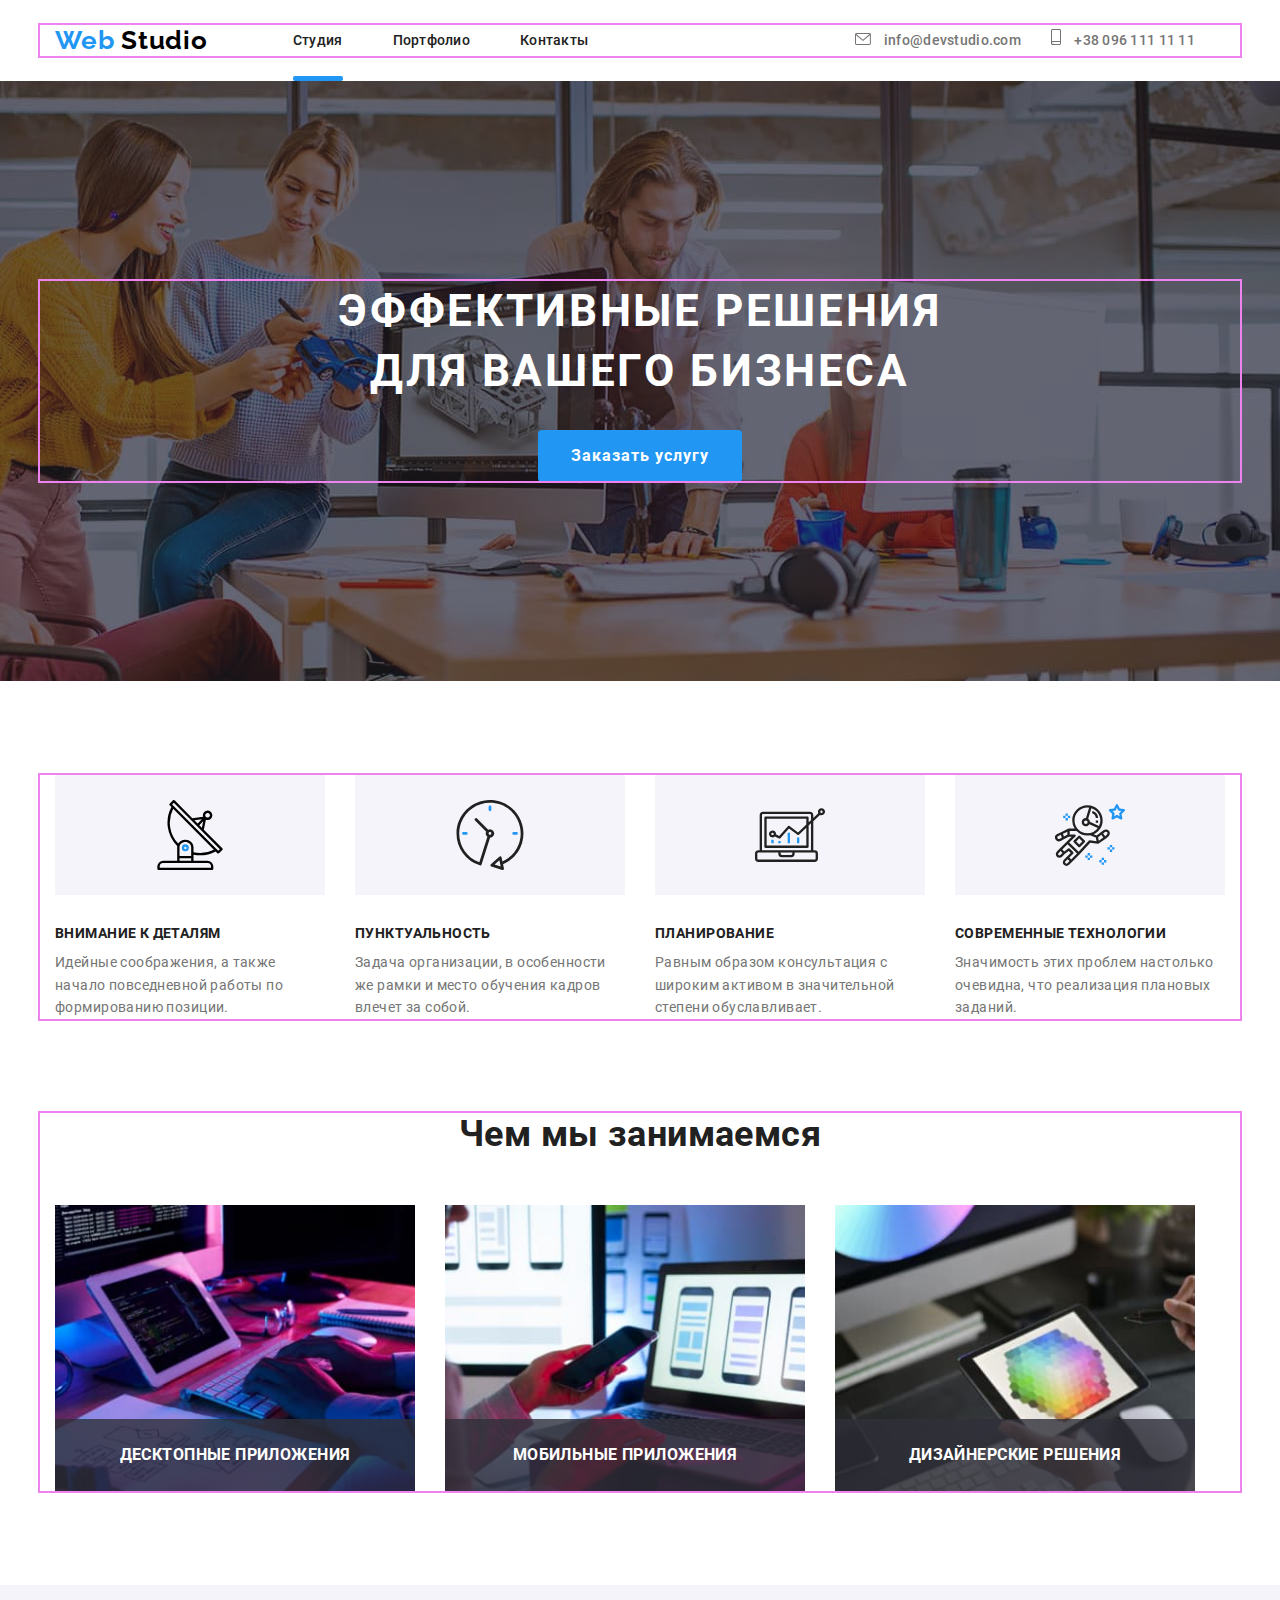
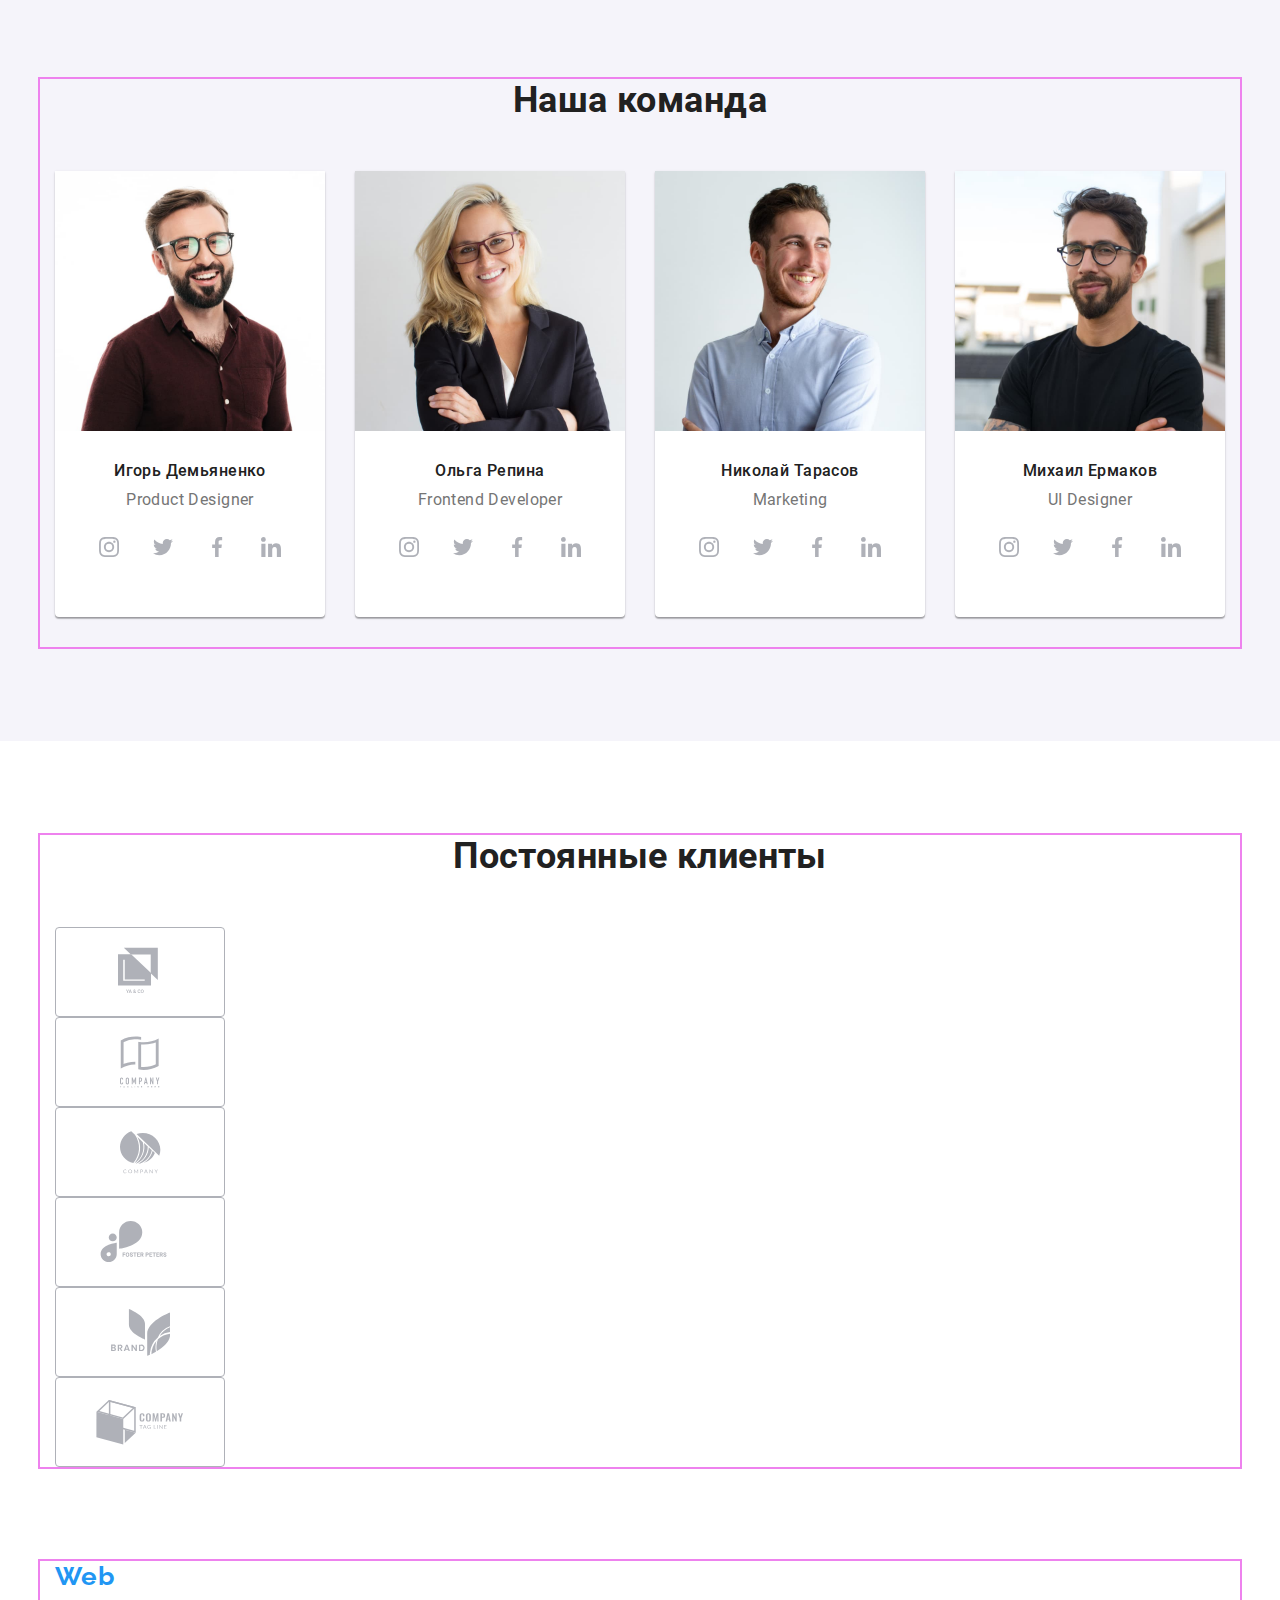
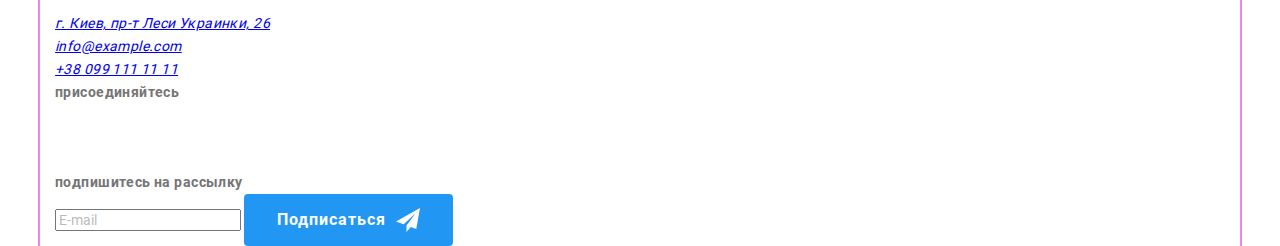
==== index.html @ 8d9628ad "ДЗ-8" ====
<!DOCTYPE html>
<html lang="ru">
  <head>
    <meta charset="UTF-8" />
    <meta name="viewport" content="width=device-width, initial-scale=1.0" />
    <title>Web Studio</title>
    <!-- <link
      href="https://fonts.googleapis.com/css2?family=Raleway:wght@700&family=Roboto:wght@400;500;700&display=swap"
      rel="stylesheet"
    />
    <link rel="stylesheet" href="./css/modern-normalize.css" /> -->
    <link rel="stylesheet" href="./css/main.min.css" />
  </head>
  <body>
    <header class="page-header">
      <div class="container logo-mobile-enable">
        <a href="index.html" class="logo"
            >Web <span class="logo-span-black">Studio</span></a
          >
      </div>
      <div class="container flexbox header-hide">
        <nav class="navigation">
          <a href="index.html" class="logo"
            >Web <span class="logo-span-black">Studio</span></a
          >
          <ul class="unmark menu-list">
            <li class="menu-item">
              <a href="./index.html" class="menu-link menu-link-active"
                >Студия</a
              >
            </li>
            <li class="menu-item">
              <a href="./portfolio.html" class="menu-link">Портфолио</a>
            </li>
            <li class="menu-item"><a href="" class="menu-link">Контакты</a></li>
          </ul>
        </nav>
        <ul class="unmark menu-list">
          <li>
            <a
              href="mailto:info@devstudio.com"
              class="contacts-link mail-link-header"
            >
              <svg class="icon-header" width="16" height="12">
                <use href="./images/sprite.svg#icon-envelope-hover"></use>
              </svg>

              info@devstudio.com</a
            >
          </li>
          <li>
            <a href="tel:+380961111111" class="contacts-link mail-link-header">
              <svg class="icon-header" width="10" height="16">
                <use href="./images/sprite.svg#icon-smartphone-hover"></use>
              </svg>

              +38 096 111 11 11
            </a>
          </li>
        </ul>
      </div>
    </header>
    <main>
      <!-- Hero -->
      <section class="hero">
        <div class="container">
          <h1 class="page-title">
            Эффективные решения<br />для вашего бизнеса
          </h1>
          <button class="button-main" data-modal-open>Заказать услугу</button>
        </div>
      </section>
      <!-- Futures -->
      <section class="futures section-futures">
        <h2 hidden>Особенности</h2>
        <div class="container futures-list">
          <!-- <h2 hidden>Особенности</h2> -->
          <ul class="unmark futures-item">
            <li class="futures-list-item">
              <div class="futures-icon">
                <svg width="70" height="70">
                  <use href="./images/sprite.svg#icon-antenna-1"></use>
                </svg>
              </div>
              <h3 class="h3-title-features">Внимание к деталям</h3>
              <p class="p-title-features">
                Идейные соображения, а также начало повседневной работы по
                формированию позиции.
              </p>
            </li>
          </ul>
          <ul class="unmark futures-item">
            <li class="futures-list-item">
              <div class="futures-icon">
                <svg width="70" height="70">
                  <use href="./images/sprite.svg#icon-clock-1"></use>
                </svg>
              </div>
              <h3 class="h3-title-features">Пунктуальность</h3>
              <p class="p-title-features">
                Задача организации, в особенности же рамки и место обучения
                кадров влечет за собой.
              </p>
            </li>
          </ul>
          <ul class="unmark futures-item">
            <li class="futures-list-item">
              <div class="futures-icon">
                <svg width="70" height="70">
                  <use href="./images/sprite.svg#icon-diagram-1"></use>
                </svg>
              </div>
              <h3 class="h3-title-features">Планирование</h3>
              <p class="p-title-features">
                Равным образом консультация с широким активом в значительной
                степени обуславливает.
              </p>
            </li>
          </ul>
          <ul class="unmark futures-item">
            <li class="futures-list-item">
              <div class="futures-icon">
                <svg width="70" height="70">
                  <use href="./images/sprite.svg#icon-astronaut-1"></use>
                </svg>
              </div>
              <h3 class="h3-title-features">Современные технологии</h3>
              <p class="p-title-features">
                Значимость этих проблем настолько очевидна, что реализация
                плановых заданий.
              </p>
            </li>
          </ul>
        </div>
      </section>
      <!-- About us  -->
      <section class="section about-us">
        <div class="container">
          <h2 class="h2-title">Чем мы занимаемся</h2>
          <ul class="unmark about-us-list">
            <li class="about-us-item">
              <img
                src="./images/img_box_01.jpg"
                width="370"
                height="294"
                alt="Десктопные приложения"
              />
              <h3 class="h3-title-working">Десктопные приложения</h3>
            </li>
            <li class="about-us-item">
              <img
                src="./images/img_box_02.jpg"
                width="370"
                height="294"
                alt="Мобильные приложения"
              />
              <h3 class="h3-title-working">Мобильные приложения</h3>
            </li>
            <li class="about-us-item">
              <img
                src="./images/img_box_03.jpg"
                width="370"
                height="294"
                alt="Дизайнерские решения"
              />
              <h3 class="h3-title-working">Дизайнерские решения</h3>
            </li>
          </ul>
        </div>
      </section>
      <!-- TEAM -->
      <section class="team-box section">
        <div class="container">
          <h2 class="h2-title">Наша команда</h2>
          <ul class="unmark team-list">
            <li class="team-item">
              <img
                src="./images/team_card_1.jpg"
                width="270"
                height="260"
                alt="Игорь Демьяненко"
              />
              <h3 class="h3-title-team">Игорь Демьяненко</h3>
              <p class="p-title-team">Product Designer</p>
              <ul class="unmark social-icons-list">
                <li class="social-icons-item">
                  <a
                    href="https://www.instagram.com/"
                    class="social-icons-link"
                    target="_blank"
                    rel="noopener noreferrer"
                    aria-label="Intagram"
                  >
                    <svg class="social-icon" width="20" height="20">
                      <use href="./images/sprite.svg#icon-team-instagram"></use>
                    </svg>
                  </a>
                </li>
                <li class="social-icons-item">
                  <a
                    href="https://www.twitter.com/"
                    class="social-icons-link"
                    target="_blank"
                    rel="noopener noreferrer"
                    aria-label="Twitter"
                  >
                    <svg class="social-icon" width="20" height="20">
                      <use href="./images/sprite.svg#icon-team-twitter"></use>
                    </svg>
                  </a>
                </li>
                <li class="social-icons-item">
                  <a
                    href="https://www.facebook.com/"
                    class="social-icons-link"
                    target="_blank"
                    rel="noopener noreferrer"
                    aria-label="Facebook"
                  >
                    <svg class="social-icon" width="20" height="20">
                      <use href="./images/sprite.svg#icon-team-facebook"></use>
                    </svg>
                  </a>
                </li>
                <li class="social-icons-item">
                  <a
                    href="https://www.linkedin.com/"
                    class="social-icons-link"
                    target="_blank"
                    rel="noopener noreferrer"
                    aria-label="Linkedin"
                  >
                    <svg class="social-icon" width="20" height="20">
                      <use href="./images/sprite.svg#icon-team-linkedin"></use>
                    </svg>
                  </a>
                </li>
              </ul>
            </li>
            <li class="team-item">
              <img
                src="./images/team_card_2.jpg"
                width="270"
                height="260"
                alt="Ольга Репина"
              />
              <h3 class="h3-title-team">Ольга Репина</h3>
              <p class="p-title-team">Frontend Developer</p>
              <ul class="unmark social-icons-list">
                <li class="social-icons-item">
                  <a
                    href="https://www.instagram.com/"
                    class="social-icons-link"
                    target="_blank"
                    rel="noopener noreferrer"
                    aria-label="Intagram"
                  >
                    <svg class="social-icon" width="20" height="20">
                      <use href="./images/sprite.svg#icon-team-instagram"></use>
                    </svg>
                  </a>
                </li>
                <li class="social-icons-item">
                  <a
                    href="https://www.twitter.com/"
                    class="social-icons-link"
                    target="_blank"
                    rel="noopener noreferrer"
                    aria-label="Twitter"
                  >
                    <svg class="social-icon" width="20" height="20">
                      <use href="./images/sprite.svg#icon-team-twitter"></use>
                    </svg>
                  </a>
                </li>
                <li class="social-icons-item">
                  <a
                    href="https://www.facebook.com/"
                    class="social-icons-link"
                    target="_blank"
                    rel="noopener noreferrer"
                    aria-label="Facebook"
                  >
                    <svg class="social-icon" width="20" height="20">
                      <use href="./images/sprite.svg#icon-team-facebook"></use>
                    </svg>
                  </a>
                </li>
                <li class="social-icons-item">
                  <a
                    href="https://www.linkedin.com/"
                    class="social-icons-link"
                    target="_blank"
                    rel="noopener noreferrer"
                    aria-label="Linkedin"
                  >
                    <svg class="social-icon" width="20" height="20">
                      <use href="./images/sprite.svg#icon-team-linkedin"></use>
                    </svg>
                  </a>
                </li>
              </ul>
            </li>
            <li class="team-item">
              <img
                src="./images/team_card_3.jpg"
                width="270"
                height="260"
                alt="Николай Тарасов"
              />
              <h3 class="h3-title-team">Николай Тарасов</h3>
              <p class="p-title-team">Marketing</p>
              <ul class="unmark social-icons-list">
                <li class="social-icons-item">
                  <a
                    href="https://www.instagram.com/"
                    class="social-icons-link"
                    target="_blank"
                    rel="noopener noreferrer"
                    aria-label="Intagram"
                  >
                    <svg class="social-icon" width="20" height="20">
                      <use href="./images/sprite.svg#icon-team-instagram"></use>
                    </svg>
                  </a>
                </li>
                <li class="social-icons-item">
                  <a
                    href="https://www.twitter.com/"
                    class="social-icons-link"
                    target="_blank"
                    rel="noopener noreferrer"
                    aria-label="Twitter"
                  >
                    <svg class="social-icon" width="20" height="20">
                      <use href="./images/sprite.svg#icon-team-twitter"></use>
                    </svg>
                  </a>
                </li>
                <li class="social-icons-item">
                  <a
                    href="https://www.facebook.com/"
                    class="social-icons-link"
                    target="_blank"
                    rel="noopener noreferrer"
                    aria-label="Facebook"
                  >
                    <svg class="social-icon" width="20" height="20">
                      <use href="./images/sprite.svg#icon-team-facebook"></use>
                    </svg>
                  </a>
                </li>
                <li class="social-icons-item">
                  <a
                    href="https://www.linkedin.com/"
                    class="social-icons-link"
                    target="_blank"
                    rel="noopener noreferrer"
                    aria-label="Linkedin"
                  >
                    <svg class="social-icon" width="20" height="20">
                      <use href="./images/sprite.svg#icon-team-linkedin"></use>
                    </svg>
                  </a>
                </li>
              </ul>
            </li>
            <li class="team-item">
              <img
                src="./images/team_card_4.jpg"
                width="270"
                height="260"
                alt="Михаил Ермаков"
              />
              <h3 class="h3-title-team">Михаил Ермаков</h3>
              <p class="p-title-team">UI Designer</p>
              <ul class="unmark social-icons-list">
                <li class="social-icons-item">
                  <a
                    href="https://www.instagram.com/"
                    class="social-icons-link"
                    target="_blank"
                    rel="noopener noreferrer"
                    aria-label="Intagram"
                  >
                    <svg class="social-icon" width="20" height="20">
                      <use href="./images/sprite.svg#icon-team-instagram"></use>
                    </svg>
                  </a>
                </li>
                <li class="social-icons-item">
                  <a
                    href="https://www.twitter.com/"
                    class="social-icons-link"
                    target="_blank"
                    rel="noopener noreferrer"
                    aria-label="Twitter"
                  >
                    <svg class="social-icon" width="20" height="20">
                      <use href="./images/sprite.svg#icon-team-twitter"></use>
                    </svg>
                  </a>
                </li>
                <li class="social-icons-item">
                  <a
                    href="https://www.facebook.com/"
                    class="social-icons-link"
                    target="_blank"
                    rel="noopener noreferrer"
                    aria-label="Facebook"
                  >
                    <svg class="social-icon" width="20" height="20">
                      <use href="./images/sprite.svg#icon-team-facebook"></use>
                    </svg>
                  </a>
                </li>
                <li class="social-icons-item">
                  <a
                    href="https://www.linkedin.com/"
                    class="social-icons-link"
                    target="_blank"
                    rel="noopener noreferrer"
                    aria-label="Linkedin"
                  >
                    <svg class="social-icon" width="20" height="20">
                      <use href="./images/sprite.svg#icon-team-linkedin"></use>
                    </svg>
                  </a>
                </li>
              </ul>
            </li>
          </ul>
        </div>
      </section>
      <!-- CLIENTS -->
      <section class="clients-box section">
        <div class="container">
          <h2 class="h2-title">Постоянные клиенты</h2>
          <ul class="unmark clients-list">
            <li class="clients-item">
              <a
                class="clients-link"
                href="#"
                target="_blank"
                rel="noopener noreferrer"
                aria-label="client-1"
              >
                <svg class="clients-icon" width="44" height="50">
                  <use href="./images/sprite.svg#icon-logo-1"></use>
                </svg>
              </a>
            </li>
            <li class="clients-item">
              <a
                class="clients-link"
                href="#"
                target="_blank"
                rel="noopener noreferrer"
                aria-label="client-1"
              >
                <svg class="clients-icon" width="40" height="52">
                  <use href="./images/sprite.svg#icon-logo-2"></use>
                </svg>
              </a>
            </li>
            <li class="clients-item">
              <a
                class="clients-link"
                href="#"
                target="_blank"
                rel="noopener noreferrer"
                aria-label="client-1"
              >
                <svg class="clients-icon" width="41" height="43">
                  <use href="./images/sprite.svg#icon-logo-3"></use>
                </svg>
              </a>
            </li>
            <li class="clients-item">
              <a
                class="clients-link"
                href="#"
                target="_blank"
                rel="noopener noreferrer"
                aria-label="client-1"
              >
                <svg class="clients-icon" width="80" height="42">
                  <use href="./images/sprite.svg#icon-logo-4"></use>
                </svg>
              </a>
            </li>
            <li class="clients-item">
              <a
                class="clients-link"
                href="#"
                target="_blank"
                rel="noopener noreferrer"
                aria-label="client-1"
              >
                <svg class="clients-icon" width="59" height="47">
                  <use href="./images/sprite.svg#icon-logo-5"></use>
                </svg>
              </a>
            </li>
            <li class="clients-item">
              <a
                class="clients-link"
                href="#"
                target="_blank"
                rel="noopener noreferrer"
                aria-label="client-1"
              >
                <svg class="clients-icon" width="88" height="45">
                  <use href="./images/sprite.svg#icon-logo-6"></use>
                </svg>
              </a>
            </li>
          </ul>
        </div>
      </section>
    </main>
    <!-- FOOTER -->
    <footer class="footer-bg">
      <div class="container footer-box">
        <!-- Секція футера 1 -->
        <div class="footer-item">
          <a href="index.html" class="logo logo-footer-position"
            >Web <span class="logo-span-white">Studio</span></a
          >
          <address class="address-list">
            <ul class="unmark">
              <li class="address-item">
                <a href="#" class="address-link-footer"
                  >г. Киев, пр-т Леси Украинки, 26</a
                >
              </li>
              <li class="address-item">
                <a href="mailto:info@example.com" class="contacts-link-footer"
                  >info@example.com</a
                >
              </li>
              <li class="address-item">
                <a href="tel:+380991111111" class="contacts-link-footer">
                  +38 099 111 11 11
                </a>
              </li>
            </ul>
          </address>
        </div>
        <!-- Секція футера 2 -->
        <div class="footer-item">
          <b class="b-footer">присоединяйтесь</b>
          <ul class="unmark social-icons-list-footer">
            <li class="social-icons-item-footer">
              <a
                href="https://www.instagram.com/"
                class="social-icons-link-footer"
                target="_blank"
                rel="noopener noreferrer"
                aria-label="Intagram"
              >
                <svg class="social-icon-footer" width="20" height="20">
                  <use href="./images/sprite.svg#icon-team-instagram"></use>
                </svg>
              </a>
            </li>
            <li class="social-icons-item-footer">
              <a
                href="https://www.twitter.com/"
                class="social-icons-link-footer"
                target="_blank"
                rel="noopener noreferrer"
                aria-label="Twitter"
              >
                <svg class="social-icon-footer" width="20" height="20">
                  <use href="./images/sprite.svg#icon-team-twitter"></use>
                </svg>
              </a>
            </li>
            <li class="social-icons-item-footer">
              <a
                href="https://www.facebook.com/"
                class="social-icons-link-footer"
                target="_blank"
                rel="noopener noreferrer"
                aria-label="Facebook"
              >
                <svg class="social-icon-footer" width="20" height="20">
                  <use href="./images/sprite.svg#icon-team-facebook"></use>
                </svg>
              </a>
            </li>
            <li class="social-icons-item-footer">
              <a
                href="https://www.linkedin.com/"
                class="social-icons-link-footer"
                target="_blank"
                rel="noopener noreferrer"
                aria-label="Linkedin"
              >
                <svg class="social-icon-footer" width="20" height="20">
                  <use href="./images/sprite.svg#icon-team-linkedin"></use>
                </svg>
              </a>
            </li>
          </ul>
        </div>
        <!-- Секція футера 3 -->
        <div class="footer-subscribe">
          <b class="b-footer">подпишитесь на рассылку</b>
          <form class="footer-subscribe-form" action="#">
            <input
              class="footer-subscribe-input"
              type="email"
              name="email-subscribe"
              placeholder="E-mail"
            />
            <button class="footer-subscribe-button">Подписаться</button>
          </form>
        </div>
      </div>
    </footer>
    <!-- Модальне вікно  -->
    <div class="backdrop is-hidden" data-modal>
      <div class="modal">
        <button class="close" data-modal-close>
          <svg class="close-icon" width="18" height="18">
            <use href="./images/sprite-2.svg#icon-close"></use>
          </svg>
        </button>
        <b class="modal-text">Оставьте свои данные, мы вам перезвоним</b>
        <form class="form" action="#" method="POST">
          <label class="form-label"
            >Имя
            <div class="form-box">
              <input class="form-input" type="text" name="user-name" />
              <svg class="form-icon" width="18" height="18">
                <use href="./images/sprite-2.svg#icon-person"></use>
              </svg>
            </div>
          </label>
          <label class="form-label"
            >Телефон
            <div class="form-box">
              <input class="form-input" type="tel" name="user-phone" />
              <svg class="form-icon" width="18" height="18">
                <use href="./images/sprite-2.svg#icon-phone"></use>
              </svg>
            </div>
          </label>
          <label class="form-label"
            >Почта
            <div class="form-box">
              <input class="form-input" type="email" name="user-email" />
              <svg class="form-icon" width="18" height="18">
                <use href="./images/sprite-2.svg#icon-email"></use>
              </svg>
            </div>
          </label>
          <label class="form-label"
            >Комментарий
            <textarea
              class="comment"
              name="comment"
              placeholder="Введите текст"
            ></textarea>
          </label>

          <!-- Прийняття умов -->

          <label class="policy-label">
            <input type="checkbox" name="policy" class="checkbox-policy" />
            <span class="check-icon"></span>
            <span class="policy"
              >Соглашаюсь с рассылкой и принимаю
              <a href="#">Условия договора</a></span
            >
          </label>

          <div class="center-button">
            <button class="button-form" type="submit">Отправить</button>
          </div>
        </form>
      </div>
    </div>
    <script src="./js/modal.js"></script>
  </body>
</html>
---- css/main.min.css ----
/*! modern-normalize v0.7.0 | MIT License | https://github.com/sindresorhus/modern-normalize */*,*::before,*::after{-webkit-box-sizing:border-box;box-sizing:border-box}:root{-moz-tab-size:4;-o-tab-size:4;tab-size:4}html{line-height:1.15;-webkit-text-size-adjust:100%}body{margin:0}body{font-family:system-ui,-apple-system,"Segoe UI",Roboto,Helvetica,Arial,sans-serif,"Apple Color Emoji","Segoe UI Emoji"}hr{height:0}abbr[title]{-webkit-text-decoration:underline dotted;text-decoration:underline dotted}b,strong{font-weight:bolder}code,kbd,samp,pre{font-family:ui-monospace, SFMono-Regular, Consolas, 'Liberation Mono', Menlo, monospace;font-size:1em}small{font-size:80%}sub,sup{font-size:75%;line-height:0;position:relative;vertical-align:baseline}sub{bottom:-0.25em}sup{top:-0.5em}button,input,optgroup,select,textarea{font-family:inherit;font-size:100%;line-height:1.15;margin:0}button,select{text-transform:none}button,[type='button'],[type='reset'],[type='submit']{-webkit-appearance:button}button::-moz-focus-inner,[type='button']::-moz-focus-inner,[type='reset']::-moz-focus-inner,[type='submit']::-moz-focus-inner{border-style:none;padding:0}button:-moz-focusring,[type='button']:-moz-focusring,[type='reset']:-moz-focusring,[type='submit']:-moz-focusring{outline:1px dotted ButtonText}legend{padding:0}progress{vertical-align:baseline}[type='number']::-webkit-inner-spin-button,[type='number']::-webkit-outer-spin-button{height:auto}[type='search']{-webkit-appearance:textfield;outline-offset:-2px}[type='search']::-webkit-search-decoration{-webkit-appearance:none}::-webkit-file-upload-button{-webkit-appearance:button;font:inherit}summary{display:list-item}@font-face{font-family:'Roboto';font-style:normal;font-weight:400;src:local("Roboto"),local("Roboto-Regular"),url("../fonts/roboto-v20-latin_cyrillic-regular.woff2") format("woff2"),url("../fonts/roboto-v20-latin_cyrillic-regular.woff") format("woff")}@font-face{font-family:'Roboto';font-style:normal;font-weight:500;src:local("Roboto Medium"),local("Roboto-Medium"),url("../fonts/roboto-v20-latin_cyrillic-500.woff2") format("woff2"),url("../fonts/roboto-v20-latin_cyrillic-500.woff") format("woff")}@font-face{font-family:'Roboto';font-style:normal;font-weight:700;src:local("Roboto Bold"),local("Roboto-Bold"),url("../fonts/roboto-v20-latin_cyrillic-700.woff2") format("woff2"),url("../fonts/roboto-v20-latin_cyrillic-700.woff") format("woff")}@font-face{font-family:'Raleway';font-style:normal;font-weight:400;src:local(""),url("../fonts/raleway-v17-latin_cyrillic-regular.woff2") format("woff2"),url("../fonts/raleway-v17-latin_cyrillic-regular.woff") format("woff")}@font-face{font-family:'Raleway';font-style:normal;font-weight:700;src:local(""),url("../fonts/raleway-v17-latin_cyrillic-700.woff2") format("woff2"),url("../fonts/raleway-v17-latin_cyrillic-700.woff") format("woff")}body{font-family:"Roboto", sans-serif;font-style:normal;font-weight:normal;font-size:14px;line-height:1.625;letter-spacing:0.03em;color:#757575;background:#fff}.container{width:100%;padding-left:15px;padding-right:15px;margin-left:auto;margin-right:auto;outline:2px solid red}@media (min-width: 480px){.container{width:480px;outline:2px solid yellow}}@media (min-width: 768px){.container{width:768px;outline:2px solid green}}@media (min-width: 1200px){.container{width:1200px;outline:2px solid violet}}img{display:block;max-width:100%;height:auto;margin-left:auto;margin-right:auto}.unmark{list-style:none;padding:0;margin:0}@media (min-width: 768px){.flexbox{display:-webkit-box;display:-ms-flexbox;display:flex;-webkit-box-pack:end;-ms-flex-pack:end;justify-content:flex-end;-webkit-box-align:center;-ms-flex-align:center;align-items:center}}.section{padding-top:60px;padding-bottom:60px}@media (min-width: 1200px){.section{padding-top:94px;padding-bottom:94px}}.button-main{font-weight:bold;font-size:16px;line-height:1.875;display:inline-block;-webkit-box-align:center;-ms-flex-align:center;align-items:center;text-align:center;letter-spacing:0.06em;color:#fff;background:#2196f3;border:1px solid transparent;border-radius:4px;min-width:200px;padding:10px 32px;-webkit-transition:background-color 250ms cubic-bezier(0.4, 0, 0.2, 1),color 250ms cubic-bezier(0.4, 0, 0.2, 1);transition:background-color 250ms cubic-bezier(0.4, 0, 0.2, 1),color 250ms cubic-bezier(0.4, 0, 0.2, 1)}.button-main:hover,.button-main:focus{background:#fff;color:#2196f3}.button-portfolio{padding:6px 22px;font-weight:500;font-size:16px;line-height:1.625;text-align:center;color:#212121;background-color:#f5f4fa;border:none;-webkit-transition:background-color 250ms cubic-bezier(0.4, 0, 0.2, 1),color 250ms cubic-bezier(0.4, 0, 0.2, 1);transition:background-color 250ms cubic-bezier(0.4, 0, 0.2, 1),color 250ms cubic-bezier(0.4, 0, 0.2, 1)}.button-portfolio:hover,.button-portfolio:focus{color:#fff;background-color:#2196f3}.footer-subscribe-button{font-weight:bold;font-size:16px;line-height:1.875;display:-webkit-inline-box;display:-ms-inline-flexbox;display:inline-flex;-webkit-box-align:center;-ms-flex-align:center;align-items:center;text-align:center;letter-spacing:0.06em;color:#fff;background:#2196f3;border:1px solid transparent;border-radius:4px;min-width:200px;padding:10px 32px;-webkit-transition:background-color 250ms cubic-bezier(0.4, 0, 0.2, 1),color 250ms cubic-bezier(0.4, 0, 0.2, 1);transition:background-color 250ms cubic-bezier(0.4, 0, 0.2, 1),color 250ms cubic-bezier(0.4, 0, 0.2, 1)}.footer-subscribe-button::after{content:"";display:inline-block;margin-left:10px;width:24px;height:24px;background-image:url(../images/icon-send.svg)}button.close{position:absolute;top:8px;right:8px;width:30px;height:30px;background-color:#fff;border:1px solid rgba(0,0,0,0.1);border-radius:50%;display:-webkit-inline-box;display:-ms-inline-flexbox;display:inline-flex;-webkit-box-pack:center;-ms-flex-pack:center;justify-content:center;-webkit-box-align:center;-ms-flex-align:center;align-items:center;cursor:pointer}button.close:hover .close-icon,button.close:focus .close-icon{fill:#2196f3}.button-form{font-weight:bold;font-size:16px;line-height:1.875;display:inline-block;-webkit-box-align:center;-ms-flex-align:center;align-items:center;text-align:center;letter-spacing:0.06em;color:#fff;background:#2196f3;border:1px solid transparent;border-radius:4px;min-width:200px;padding:10px;-webkit-box-shadow:0px 4px 4px rgba(0,0,0,0.15);box-shadow:0px 4px 4px rgba(0,0,0,0.15)}.center-button{text-align:center}.logo{font-family:"Raleway", sans-serif;font-style:normal;font-weight:bold;font-size:24px;line-height:1.166;letter-spacing:0.03em;color:#2196f3;text-decoration:none}@media (min-width: 1200px){.logo{font-size:26px;line-height:1.192}}.logo-span-black{color:#000000;margin-right:85px}.logo-span-white{color:#fff}.logo-footer-position{display:block;margin-bottom:20px}.logo-mobile-enable{display:block}@media (min-width: 768px){.logo-mobile-enable{display:none}}.navigation{display:-webkit-box;display:-ms-flexbox;display:flex;-webkit-box-align:center;-ms-flex-align:center;align-items:center;margin-right:auto}.menu-list{display:-webkit-box;display:-ms-flexbox;display:flex}.menu-item:not(:last-child){margin-right:50px}.menu-link{font-weight:500;line-height:1.143;letter-spacing:0.02em;color:#212121;text-decoration:none;-webkit-transition:color 250ms cubic-bezier(0.4, 0, 0.2, 1);transition:color 250ms cubic-bezier(0.4, 0, 0.2, 1)}.menu-link:hover,.menu-link:focus{color:#2196f3}.menu-link-active{position:relative}.menu-link-active::after{content:"";display:block;width:100%;height:5px;background-color:#2196f3;border-radius:2px;position:absolute;left:0;bottom:0;top:44px}.social-icons-list{display:-webkit-box;display:-ms-flexbox;display:flex;padding-bottom:24px;-webkit-box-pack:center;-ms-flex-pack:center;justify-content:center}.social-icons-item:not(:last-child){margin-right:10px}.social-icons-link{display:-webkit-inline-box;display:-ms-inline-flexbox;display:inline-flex;-webkit-box-align:center;-ms-flex-align:center;align-items:center;-webkit-box-pack:center;-ms-flex-pack:center;justify-content:center;border-radius:50%;width:44px;height:44px;-webkit-transition:background-color 250ms cubic-bezier(0.4, 0, 0.2, 1),fill 250ms cubic-bezier(0.4, 0, 0.2, 1);transition:background-color 250ms cubic-bezier(0.4, 0, 0.2, 1),fill 250ms cubic-bezier(0.4, 0, 0.2, 1)}.social-icons-link:hover,.social-icons-link:focus{background-color:#2196f3}.social-icons-link:hover .social-icon,.social-icons-link:focus .social-icon{fill:#fff}.social-icon{fill:#afb1b8}.social-list{display:-webkit-box;display:-ms-flexbox;display:flex;padding-bottom:24px;-webkit-box-pack:center;-ms-flex-pack:center;justify-content:center}.social-item:not(:last-child){margin-right:10px}.social-icons-list-footer{display:-webkit-box;display:-ms-flexbox;display:flex;padding-bottom:24px;-webkit-box-pack:center;-ms-flex-pack:center;justify-content:center}.social-icons-item-footer:not(:last-child){margin-right:10px}.social-icons-link-footer{display:-webkit-inline-box;display:-ms-inline-flexbox;display:inline-flex;-webkit-box-align:center;-ms-flex-align:center;align-items:center;-webkit-box-pack:center;-ms-flex-pack:center;justify-content:center;border-radius:50%;width:44px;height:44px;background:rgba(255,255,255,0.1);-webkit-transition:fill 250ms cubic-bezier(0.4, 0, 0.2, 1);transition:fill 250ms cubic-bezier(0.4, 0, 0.2, 1);-webkit-transition:background-color 250ms cubic-bezier(0.4, 0, 0.2, 1);transition:background-color 250ms cubic-bezier(0.4, 0, 0.2, 1)}.social-icons-link-footer:hover,.social-icons-link-footer:focus{background-color:#2196f3}.social-icons-link-footer:hover .social-icon,.social-icons-link-footer:focus .social-icon{fill:#fff}.social-icon-footer{fill:#fff}.social-list-footer{display:-webkit-box;display:-ms-flexbox;display:flex}.social-item-footer:not(:last-child){margin-right:10px}.backdrop{position:fixed;top:0;left:0;width:100%;height:100%;background-color:rgba(0,0,0,0.2);opacity:1;-webkit-transition:opacity 250ms cubic-bezier(0.4, 0, 0.2, 1);transition:opacity 250ms cubic-bezier(0.4, 0, 0.2, 1)}.backdrop.is-hidden{opacity:0;pointer-events:none}.backdrop.is-hidden .modal{-webkit-transform:translate(-50%, -50%) scale(0.1);transform:translate(-50%, -50%) scale(0.1)}.overlay{position:absolute;top:0;left:0;-webkit-transform:translateY(100%);transform:translateY(100%);-webkit-transition:-webkit-transform 250ms cubic-bezier(0.4, 0, 0.2, 1);transition:-webkit-transform 250ms cubic-bezier(0.4, 0, 0.2, 1);transition:transform 250ms cubic-bezier(0.4, 0, 0.2, 1);transition:transform 250ms cubic-bezier(0.4, 0, 0.2, 1), -webkit-transform 250ms cubic-bezier(0.4, 0, 0.2, 1)}.close-icon{-webkit-transition:fill 250ms cubic-bezier(0.4, 0, 0.2, 1);transition:fill 250ms cubic-bezier(0.4, 0, 0.2, 1)}.modal{padding:40px;position:absolute;width:528px;height:581px;background-color:white;top:50%;left:50%;-webkit-transform:translate(-50%, -50%) scale(1);transform:translate(-50%, -50%) scale(1);-webkit-box-shadow:0px 1px 3px rgba(0,0,0,0.12),0px 1px 1px rgba(0,0,0,0.14),0px 2px 1px rgba(0,0,0,0.2);box-shadow:0px 1px 3px rgba(0,0,0,0.12),0px 1px 1px rgba(0,0,0,0.14),0px 2px 1px rgba(0,0,0,0.2);border-radius:4px;-webkit-transition:-webkit-transform 250ms cubic-bezier(0.4, 0, 0.2, 1);transition:-webkit-transform 250ms cubic-bezier(0.4, 0, 0.2, 1);transition:transform 250ms cubic-bezier(0.4, 0, 0.2, 1);transition:transform 250ms cubic-bezier(0.4, 0, 0.2, 1), -webkit-transform 250ms cubic-bezier(0.4, 0, 0.2, 1)}.form{position:relative;display:block;margin-bottom:10px;font-weight:400;font-size:12px;line-height:1.167;letter-spacing:0.01em}.modal-text{display:block;margin-bottom:30px;text-align:center;font-weight:700;font-size:20px;line-height:1.15;letter-spacing:0.03em;color:#212121}.form-box{position:relative;margin-top:4px}.form-label{margin-bottom:10px;display:block;font-weight:400;font-size:12px;line-height:1.167;letter-spacing:0.01em}.form-input,.comment{padding-left:42px;width:100%;height:40px;border:1px solid rgba(33,33,33,0.2);border-radius:4px;outline:none}.form-input:focus,.comment:focus{outline:none;border-color:#2196f3}.form-input:focus+.form-icon{fill:#2196f3}.form-icon{position:absolute;top:50%;left:12px;-webkit-transform:translateY(-50%);transform:translateY(-50%)}.comment{resize:none;width:100%;height:120px;margin-top:4px;padding:12px 16px}::-webkit-input-placeholder{color:rgba(117,117,117,0.5)}:-ms-input-placeholder{color:rgba(117,117,117,0.5)}::-ms-input-placeholder{color:rgba(117,117,117,0.5)}::placeholder{color:rgba(117,117,117,0.5)}.policy-label{display:-webkit-box;display:-ms-flexbox;display:flex;-webkit-box-pack:center;-ms-flex-pack:center;justify-content:center;-webkit-box-align:center;-ms-flex-align:center;align-items:center;margin-top:20px;margin-bottom:30px}.check-icon{display:inline-block;width:16px;height:15px;margin-right:7px;border:2px solid #151515;border-radius:2px;-webkit-transition:background-color 250ms cubic-bezier(0.4, 0, 0.2, 1);transition:background-color 250ms cubic-bezier(0.4, 0, 0.2, 1)}.checkbox-policy{-webkit-appearance:none;-moz-appearance:none;appearance:none}.checkbox-policy:checked+.check-icon{border-color:#2196f3;background-color:#2196f3;background-image:url(../images/icon-check.svg);background-size:contain;background-origin:border-box}.policy{font-weight:400;font-size:14px;line-height:1.714;letter-spacing:0.03em}.hero{display:-webkit-box;display:-ms-flexbox;display:flex;text-align:center;padding-top:200px;padding-bottom:200px;background:#2f303a;background-image:-webkit-gradient(linear, left top, left bottom, from(rgba(47,48,58,0.4)), to(rgba(47,48,58,0.4))),url(../images/img-hero-background.jpg);background-image:linear-gradient(rgba(47,48,58,0.4), rgba(47,48,58,0.4)),url(../images/img-hero-background.jpg);max-width:1600px;height:600px;background-repeat:no-repeat;background-position:top left, top right, center;margin-left:auto;margin-right:auto}.page-title{font-family:"Roboto", sans-serif;font-style:normal;font-weight:900;font-size:26px;line-height:1.615;text-align:center;letter-spacing:0.06em;text-transform:uppercase;color:#fff;margin-top:0;margin-bottom:30}@media (min-width: 1200px){.page-title{font-size:44px;line-height:1.364}}.header-hide{display:none}@media (min-width: 768px){.header-hide{display:-webkit-box;display:-ms-flexbox;display:flex}}.page-header{padding:25px 0}.contacts-link{font-weight:500;font-size:14px;line-height:1.143;letter-spacing:0.02em;color:#757575;text-decoration:none;-webkit-transition:color 250ms cubic-bezier(0.4, 0, 0.2, 1);transition:color 250ms cubic-bezier(0.4, 0, 0.2, 1)}.contacts-link:hover,.contacts-link:focus{color:#2196f3}.mail-link-header{margin-right:30px}.icon-header{-webkit-box-align:end;-ms-flex-align:end;align-items:flex-end;margin-right:10px;fill:currentColor}.section-futures{padding-top:94px;padding-bottom:0}.h2-title{margin-top:0;margin-bottom:50px;font-weight:bold;font-size:36px;line-height:1.167;text-align:center;color:#212121}.h3-title-features{margin-top:30px;margin-bottom:10px;font-size:14px;font-weight:bold;line-height:1.143;text-transform:uppercase;color:#212121}.p-title-features{margin-top:0;margin-bottom:0}@media (min-width: 768px){.futures-list{display:-webkit-box;display:-ms-flexbox;display:flex;-ms-flex-wrap:wrap;flex-wrap:wrap}}@media (min-width: 1200px){.futures-list{display:-webkit-box;display:-ms-flexbox;display:flex;-ms-flex-wrap:nowrap;flex-wrap:nowrap}}@media screen and (max-width: 767px){.futures-item:not(:last-child){margin-bottom:30px}}@media screen and (min-width: 768px) and (max-width: 1199px){.futures-item{width:calc((100% - 30px) / 2);margin-right:30px;margin-bottom:30px}.futures-item:nth-child(2n){margin-right:0px}.futures-item:nth-last-child(-n+2){margin-bottom:0px}}@media (min-width: 1200px){.futures-item{width:calc((100% - 30px * 3) / 4);margin-right:30px;margin-bottom:0}}.futures-icon{height:120px;background-color:#f5f4fa;text-align:center;padding:25px}@media (min-width: 768px){.futures-icon{padding:25px 100px}}@media (min-width: 1200px){.futures-icon{padding:25px 100px}}.about-us{display:none}@media (min-width: 1200px){.about-us{display:block}}.about-us-list{display:-webkit-box;display:-ms-flexbox;display:flex}.about-us-item{width:calc((100% - 30px * 2) / 3);margin-right:30px;position:relative}.h3-title-working{margin-top:0;margin-bottom:0;padding-top:27px;padding-bottom:27px;font-weight:700;line-height:1.143;text-align:center;text-transform:uppercase;color:#fff;position:absolute;bottom:0;background-color:rgba(47,48,58,0.8);width:100%}.h3-title-team{margin-top:30px;margin-bottom:10px;font-weight:500;font-size:16px;line-height:1.188;text-align:center;color:#212121}.team-box{background:#f5f4fa}.p-title-team{margin-top:0;margin-bottom:16px;font-size:16px;line-height:1.188;text-align:center}@media (min-width: 768px){.team-list{display:-webkit-box;display:-ms-flexbox;display:flex;-ms-flex-wrap:wrap;flex-wrap:wrap}}.team-item{margin-bottom:30px}@media screen and (min-width: 768px) and (max-width: 1199px){.team-item{width:calc((100% - 30px) / 2);margin-right:30px;padding-bottom:24px;background-color:#fff;-webkit-box-shadow:0px 1px 3px rgba(0,0,0,0.12),0px 1px 1px rgba(0,0,0,0.14),0px 2px 1px rgba(0,0,0,0.2);box-shadow:0px 1px 3px rgba(0,0,0,0.12),0px 1px 1px rgba(0,0,0,0.14),0px 2px 1px rgba(0,0,0,0.2);border-radius:0px 0px 4px 4px}.team-item:nth-child(2n){margin-right:0}.team-item:nth-last-child(-n+2){margin-bottom:60px}}@media (min-width: 1200px){.team-item{width:calc((100% - 30px * 3) / 4);margin-right:30px;padding-bottom:24px;background-color:#fff;-webkit-box-shadow:0px 1px 3px rgba(0,0,0,0.12),0px 1px 1px rgba(0,0,0,0.14),0px 2px 1px rgba(0,0,0,0.2);box-shadow:0px 1px 3px rgba(0,0,0,0.12),0px 1px 1px rgba(0,0,0,0.14),0px 2px 1px rgba(0,0,0,0.2);border-radius:0px 0px 4px 4px}.team-item:nth-child(4n){margin-right:0}}.clients-link{display:-webkit-inline-box;display:-ms-inline-flexbox;display:inline-flex;-webkit-box-pack:center;-ms-flex-pack:center;justify-content:center;-webkit-box-align:center;-ms-flex-align:center;align-items:center;width:170px;height:90px;border:1px solid #afb1b8;border-radius:4px;-webkit-transition:border 250ms cubic-bezier(0.4, 0, 0.2, 1);transition:border 250ms cubic-bezier(0.4, 0, 0.2, 1)}.clients-link:hover,.clients-link:focus{border:1px solid #2196f3}.clients-link:hover .clients-icon,.clients-link:focus .clients-icon{fill:#2196f3}.clients-icon{fill:#afb1b8;-webkit-transition:fill 250ms cubic-bezier(0.4, 0, 0.2, 1);transition:fill 250ms cubic-bezier(0.4, 0, 0.2, 1)}.h2-portfolio{margin-top:0;margin-bottom:4px;font-weight:bold;font-size:18px;line-height:2x;letter-spacing:0.06em;color:#212121}.p-portfolio-short{margin-top:0;margin-bottom:0;font-size:16px;line-height:1.875;color:#757575}.p-portfolio-long{font-weight:400;font-size:18px;line-height:1.556;color:#fff;margin:0;letter-spacing:0.03em;padding:65px 24px;background-color:rgba(33,150,243,0.9)}.portfolio-link{text-decoration:none}.portfolio-link:hover,.portfolio-link:focus{color:#2196f3}.portfolio-link:hover .overlay,.portfolio-link:focus .overlay{-webkit-transform:translateY(0);transform:translateY(0)}.produkt-thumb{position:relative;overflow:hidden}.portfolio-list-work{display:-webkit-box;display:-ms-flexbox;display:flex;-ms-flex-wrap:wrap;flex-wrap:wrap}.portfolio-item-work{width:calc((100% - 30px * 2) / 3);margin-right:30px;margin-bottom:30px}.portfolio-item-work:nth-child(3n){margin-right:0}.portfolio-item-work:nth-last-child(-n+3){margin-bottom:0}.portfolio-item-work:hover,.portfolio-item-work:focus{-webkit-box-shadow:0px 1px 1px rgba(0,0,0,0.12),0px 4px 4px rgba(0,0,0,0.06),1px 4px 6px rgba(0,0,0,0.16);box-shadow:0px 1px 1px rgba(0,0,0,0.12),0px 4px 4px rgba(0,0,0,0.06),1px 4px 6px rgba(0,0,0,0.16)}.portfolio-descript{padding-top:20px;padding-bottom:20px;padding-left:24px;padding-right:24px}.portfolio-filter-list{display:-webkit-box;display:-ms-flexbox;display:flex;-webkit-box-pack:center;-ms-flex-pack:center;justify-content:center;margin-bottom:50px}.portfolio-filter-item:not(:last-child){margin-right:8px}
/*# sourceMappingURL=main.min.css.map */
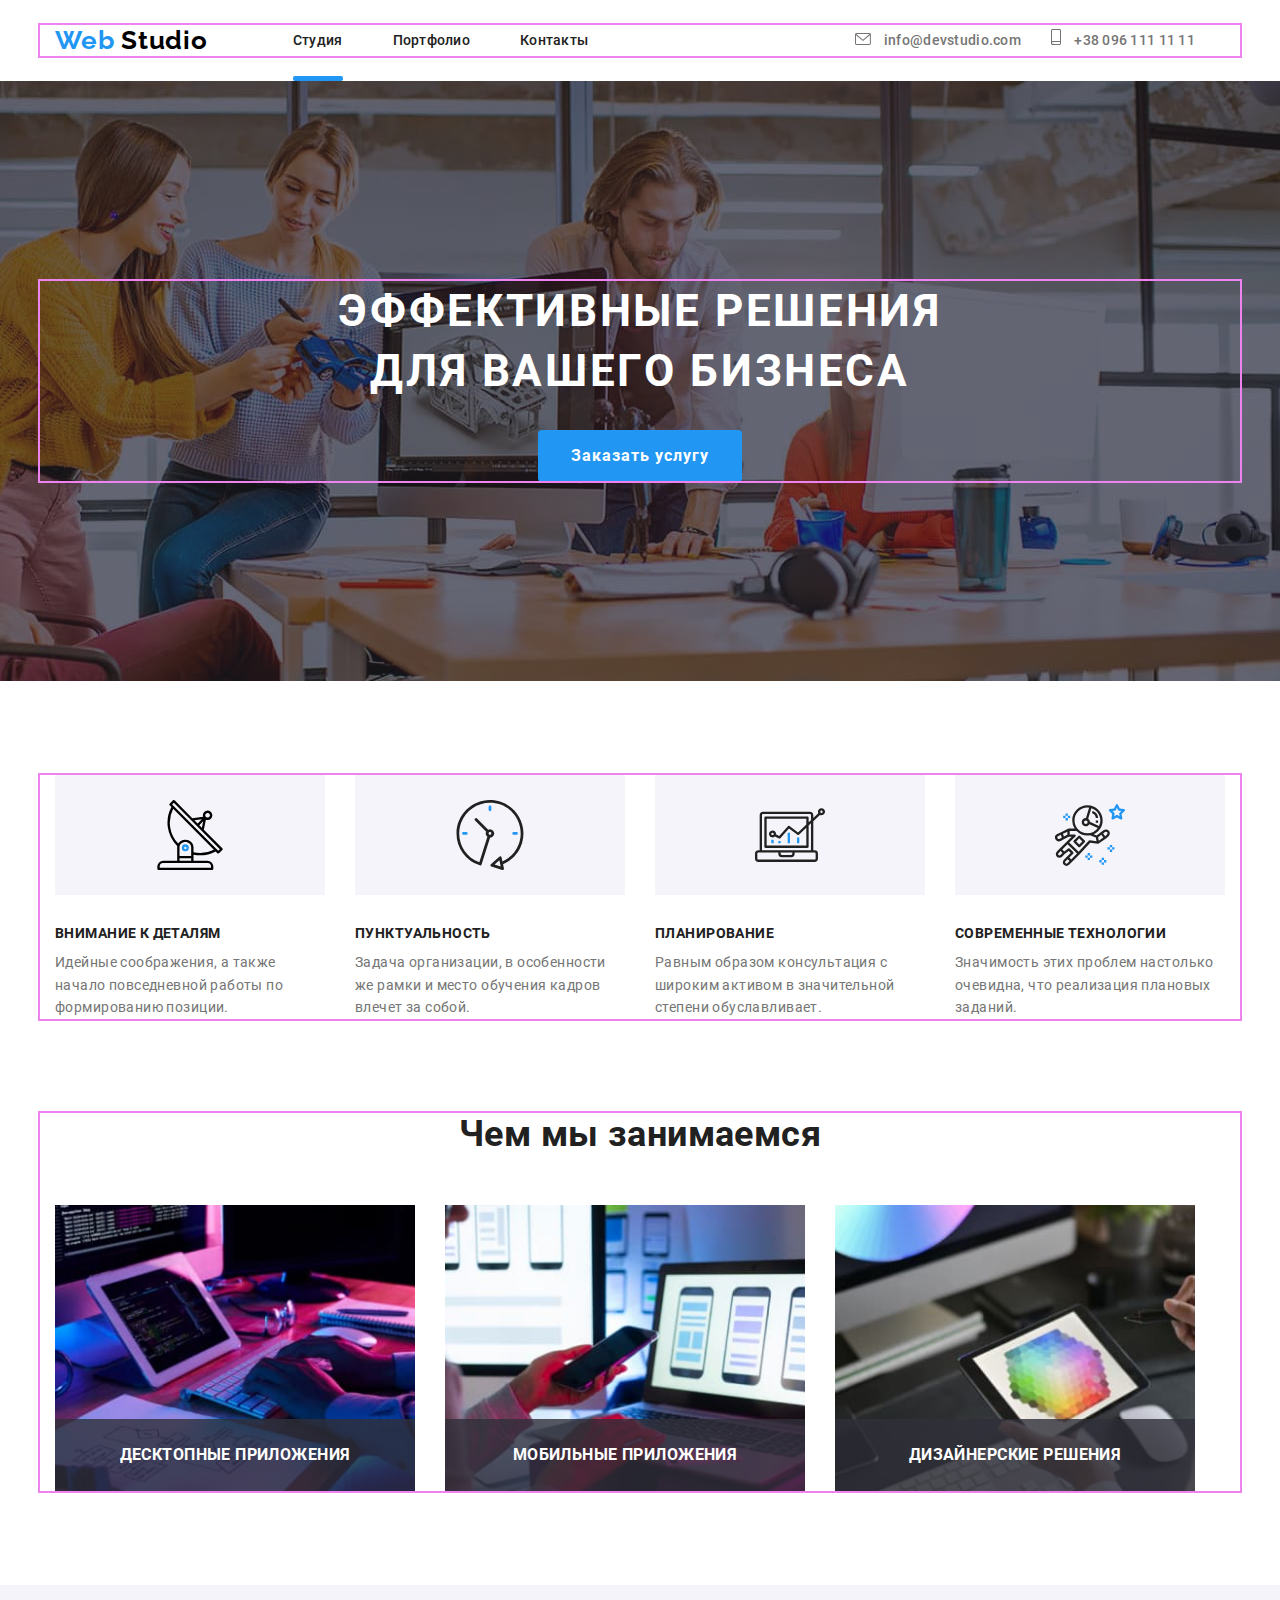
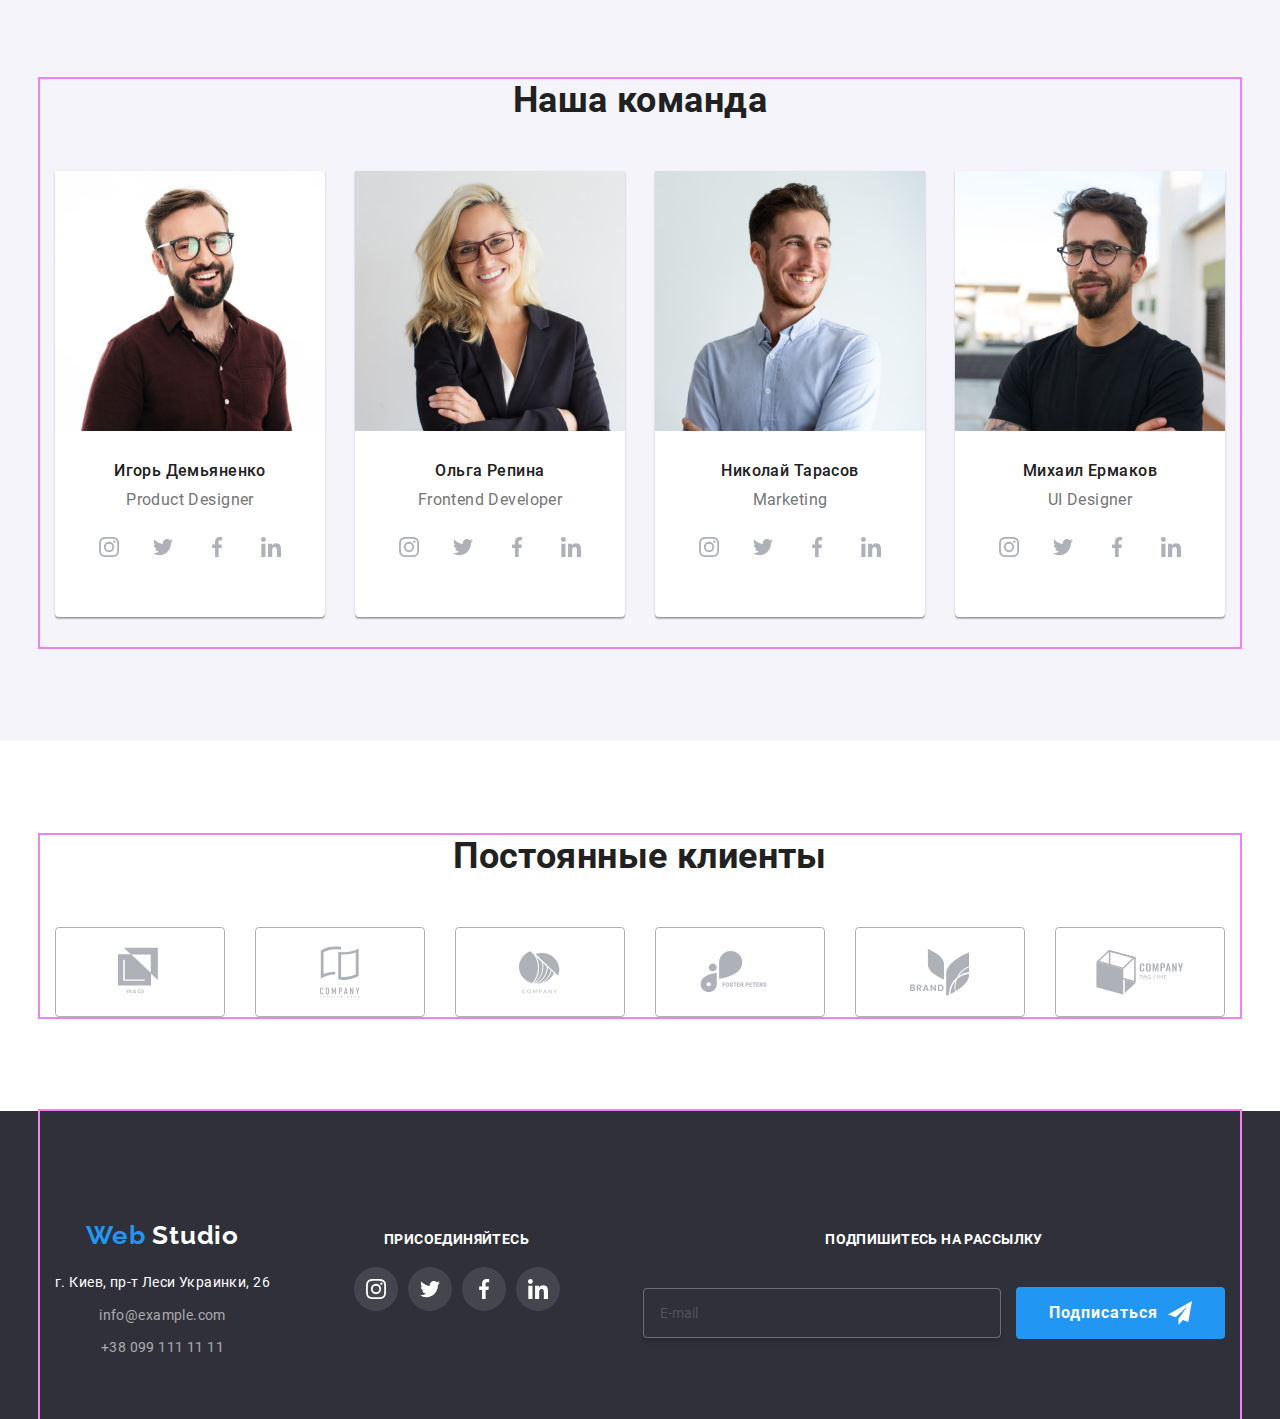
==== commit 96fe848a: "дз-8" ====
--- a/index.html
+++ b/index.html
@@ -523,7 +523,7 @@
     <footer class="footer-bg">
       <div class="container footer-box">
         <!-- Секція футера 1 -->
-        <div class="footer-item">
+        <div class="footer-item-1">
           <a href="index.html" class="logo logo-footer-position"
             >Web <span class="logo-span-white">Studio</span></a
           >
@@ -548,7 +548,7 @@
           </address>
         </div>
         <!-- Секція футера 2 -->
-        <div class="footer-item">
+        <div class="footer-item-2">
           <b class="b-footer">присоединяйтесь</b>
           <ul class="unmark social-icons-list-footer">
             <li class="social-icons-item-footer">
--- a/css/main.min.css
+++ b/css/main.min.css
@@ -1,2 +1,2 @@
-/*! modern-normalize v0.7.0 | MIT License | https://github.com/sindresorhus/modern-normalize */*,*::before,*::after{-webkit-box-sizing:border-box;box-sizing:border-box}:root{-moz-tab-size:4;-o-tab-size:4;tab-size:4}html{line-height:1.15;-webkit-text-size-adjust:100%}body{margin:0}body{font-family:system-ui,-apple-system,"Segoe UI",Roboto,Helvetica,Arial,sans-serif,"Apple Color Emoji","Segoe UI Emoji"}hr{height:0}abbr[title]{-webkit-text-decoration:underline dotted;text-decoration:underline dotted}b,strong{font-weight:bolder}code,kbd,samp,pre{font-family:ui-monospace, SFMono-Regular, Consolas, 'Liberation Mono', Menlo, monospace;font-size:1em}small{font-size:80%}sub,sup{font-size:75%;line-height:0;position:relative;vertical-align:baseline}sub{bottom:-0.25em}sup{top:-0.5em}button,input,optgroup,select,textarea{font-family:inherit;font-size:100%;line-height:1.15;margin:0}button,select{text-transform:none}button,[type='button'],[type='reset'],[type='submit']{-webkit-appearance:button}button::-moz-focus-inner,[type='button']::-moz-focus-inner,[type='reset']::-moz-focus-inner,[type='submit']::-moz-focus-inner{border-style:none;padding:0}button:-moz-focusring,[type='button']:-moz-focusring,[type='reset']:-moz-focusring,[type='submit']:-moz-focusring{outline:1px dotted ButtonText}legend{padding:0}progress{vertical-align:baseline}[type='number']::-webkit-inner-spin-button,[type='number']::-webkit-outer-spin-button{height:auto}[type='search']{-webkit-appearance:textfield;outline-offset:-2px}[type='search']::-webkit-search-decoration{-webkit-appearance:none}::-webkit-file-upload-button{-webkit-appearance:button;font:inherit}summary{display:list-item}@font-face{font-family:'Roboto';font-style:normal;font-weight:400;src:local("Roboto"),local("Roboto-Regular"),url("../fonts/roboto-v20-latin_cyrillic-regular.woff2") format("woff2"),url("../fonts/roboto-v20-latin_cyrillic-regular.woff") format("woff")}@font-face{font-family:'Roboto';font-style:normal;font-weight:500;src:local("Roboto Medium"),local("Roboto-Medium"),url("../fonts/roboto-v20-latin_cyrillic-500.woff2") format("woff2"),url("../fonts/roboto-v20-latin_cyrillic-500.woff") format("woff")}@font-face{font-family:'Roboto';font-style:normal;font-weight:700;src:local("Roboto Bold"),local("Roboto-Bold"),url("../fonts/roboto-v20-latin_cyrillic-700.woff2") format("woff2"),url("../fonts/roboto-v20-latin_cyrillic-700.woff") format("woff")}@font-face{font-family:'Raleway';font-style:normal;font-weight:400;src:local(""),url("../fonts/raleway-v17-latin_cyrillic-regular.woff2") format("woff2"),url("../fonts/raleway-v17-latin_cyrillic-regular.woff") format("woff")}@font-face{font-family:'Raleway';font-style:normal;font-weight:700;src:local(""),url("../fonts/raleway-v17-latin_cyrillic-700.woff2") format("woff2"),url("../fonts/raleway-v17-latin_cyrillic-700.woff") format("woff")}body{font-family:"Roboto", sans-serif;font-style:normal;font-weight:normal;font-size:14px;line-height:1.625;letter-spacing:0.03em;color:#757575;background:#fff}.container{width:100%;padding-left:15px;padding-right:15px;margin-left:auto;margin-right:auto;outline:2px solid red}@media (min-width: 480px){.container{width:480px;outline:2px solid yellow}}@media (min-width: 768px){.container{width:768px;outline:2px solid green}}@media (min-width: 1200px){.container{width:1200px;outline:2px solid violet}}img{display:block;max-width:100%;height:auto;margin-left:auto;margin-right:auto}.unmark{list-style:none;padding:0;margin:0}@media (min-width: 768px){.flexbox{display:-webkit-box;display:-ms-flexbox;display:flex;-webkit-box-pack:end;-ms-flex-pack:end;justify-content:flex-end;-webkit-box-align:center;-ms-flex-align:center;align-items:center}}.section{padding-top:60px;padding-bottom:60px}@media (min-width: 1200px){.section{padding-top:94px;padding-bottom:94px}}.button-main{font-weight:bold;font-size:16px;line-height:1.875;display:inline-block;-webkit-box-align:center;-ms-flex-align:center;align-items:center;text-align:center;letter-spacing:0.06em;color:#fff;background:#2196f3;border:1px solid transparent;border-radius:4px;min-width:200px;padding:10px 32px;-webkit-transition:background-color 250ms cubic-bezier(0.4, 0, 0.2, 1),color 250ms cubic-bezier(0.4, 0, 0.2, 1);transition:background-color 250ms cubic-bezier(0.4, 0, 0.2, 1),color 250ms cubic-bezier(0.4, 0, 0.2, 1)}.button-main:hover,.button-main:focus{background:#fff;color:#2196f3}.button-portfolio{padding:6px 22px;font-weight:500;font-size:16px;line-height:1.625;text-align:center;color:#212121;background-color:#f5f4fa;border:none;-webkit-transition:background-color 250ms cubic-bezier(0.4, 0, 0.2, 1),color 250ms cubic-bezier(0.4, 0, 0.2, 1);transition:background-color 250ms cubic-bezier(0.4, 0, 0.2, 1),color 250ms cubic-bezier(0.4, 0, 0.2, 1)}.button-portfolio:hover,.button-portfolio:focus{color:#fff;background-color:#2196f3}.footer-subscribe-button{font-weight:bold;font-size:16px;line-height:1.875;display:-webkit-inline-box;display:-ms-inline-flexbox;display:inline-flex;-webkit-box-align:center;-ms-flex-align:center;align-items:center;text-align:center;letter-spacing:0.06em;color:#fff;background:#2196f3;border:1px solid transparent;border-radius:4px;min-width:200px;padding:10px 32px;-webkit-transition:background-color 250ms cubic-bezier(0.4, 0, 0.2, 1),color 250ms cubic-bezier(0.4, 0, 0.2, 1);transition:background-color 250ms cubic-bezier(0.4, 0, 0.2, 1),color 250ms cubic-bezier(0.4, 0, 0.2, 1)}.footer-subscribe-button::after{content:"";display:inline-block;margin-left:10px;width:24px;height:24px;background-image:url(../images/icon-send.svg)}button.close{position:absolute;top:8px;right:8px;width:30px;height:30px;background-color:#fff;border:1px solid rgba(0,0,0,0.1);border-radius:50%;display:-webkit-inline-box;display:-ms-inline-flexbox;display:inline-flex;-webkit-box-pack:center;-ms-flex-pack:center;justify-content:center;-webkit-box-align:center;-ms-flex-align:center;align-items:center;cursor:pointer}button.close:hover .close-icon,button.close:focus .close-icon{fill:#2196f3}.button-form{font-weight:bold;font-size:16px;line-height:1.875;display:inline-block;-webkit-box-align:center;-ms-flex-align:center;align-items:center;text-align:center;letter-spacing:0.06em;color:#fff;background:#2196f3;border:1px solid transparent;border-radius:4px;min-width:200px;padding:10px;-webkit-box-shadow:0px 4px 4px rgba(0,0,0,0.15);box-shadow:0px 4px 4px rgba(0,0,0,0.15)}.center-button{text-align:center}.logo{font-family:"Raleway", sans-serif;font-style:normal;font-weight:bold;font-size:24px;line-height:1.166;letter-spacing:0.03em;color:#2196f3;text-decoration:none}@media (min-width: 1200px){.logo{font-size:26px;line-height:1.192}}.logo-span-black{color:#000000;margin-right:85px}.logo-span-white{color:#fff}.logo-footer-position{display:block;margin-bottom:20px}.logo-mobile-enable{display:block}@media (min-width: 768px){.logo-mobile-enable{display:none}}.navigation{display:-webkit-box;display:-ms-flexbox;display:flex;-webkit-box-align:center;-ms-flex-align:center;align-items:center;margin-right:auto}.menu-list{display:-webkit-box;display:-ms-flexbox;display:flex}.menu-item:not(:last-child){margin-right:50px}.menu-link{font-weight:500;line-height:1.143;letter-spacing:0.02em;color:#212121;text-decoration:none;-webkit-transition:color 250ms cubic-bezier(0.4, 0, 0.2, 1);transition:color 250ms cubic-bezier(0.4, 0, 0.2, 1)}.menu-link:hover,.menu-link:focus{color:#2196f3}.menu-link-active{position:relative}.menu-link-active::after{content:"";display:block;width:100%;height:5px;background-color:#2196f3;border-radius:2px;position:absolute;left:0;bottom:0;top:44px}.social-icons-list{display:-webkit-box;display:-ms-flexbox;display:flex;padding-bottom:24px;-webkit-box-pack:center;-ms-flex-pack:center;justify-content:center}.social-icons-item:not(:last-child){margin-right:10px}.social-icons-link{display:-webkit-inline-box;display:-ms-inline-flexbox;display:inline-flex;-webkit-box-align:center;-ms-flex-align:center;align-items:center;-webkit-box-pack:center;-ms-flex-pack:center;justify-content:center;border-radius:50%;width:44px;height:44px;-webkit-transition:background-color 250ms cubic-bezier(0.4, 0, 0.2, 1),fill 250ms cubic-bezier(0.4, 0, 0.2, 1);transition:background-color 250ms cubic-bezier(0.4, 0, 0.2, 1),fill 250ms cubic-bezier(0.4, 0, 0.2, 1)}.social-icons-link:hover,.social-icons-link:focus{background-color:#2196f3}.social-icons-link:hover .social-icon,.social-icons-link:focus .social-icon{fill:#fff}.social-icon{fill:#afb1b8}.social-list{display:-webkit-box;display:-ms-flexbox;display:flex;padding-bottom:24px;-webkit-box-pack:center;-ms-flex-pack:center;justify-content:center}.social-item:not(:last-child){margin-right:10px}.social-icons-list-footer{display:-webkit-box;display:-ms-flexbox;display:flex;padding-bottom:24px;-webkit-box-pack:center;-ms-flex-pack:center;justify-content:center}.social-icons-item-footer:not(:last-child){margin-right:10px}.social-icons-link-footer{display:-webkit-inline-box;display:-ms-inline-flexbox;display:inline-flex;-webkit-box-align:center;-ms-flex-align:center;align-items:center;-webkit-box-pack:center;-ms-flex-pack:center;justify-content:center;border-radius:50%;width:44px;height:44px;background:rgba(255,255,255,0.1);-webkit-transition:fill 250ms cubic-bezier(0.4, 0, 0.2, 1);transition:fill 250ms cubic-bezier(0.4, 0, 0.2, 1);-webkit-transition:background-color 250ms cubic-bezier(0.4, 0, 0.2, 1);transition:background-color 250ms cubic-bezier(0.4, 0, 0.2, 1)}.social-icons-link-footer:hover,.social-icons-link-footer:focus{background-color:#2196f3}.social-icons-link-footer:hover .social-icon,.social-icons-link-footer:focus .social-icon{fill:#fff}.social-icon-footer{fill:#fff}.social-list-footer{display:-webkit-box;display:-ms-flexbox;display:flex}.social-item-footer:not(:last-child){margin-right:10px}.backdrop{position:fixed;top:0;left:0;width:100%;height:100%;background-color:rgba(0,0,0,0.2);opacity:1;-webkit-transition:opacity 250ms cubic-bezier(0.4, 0, 0.2, 1);transition:opacity 250ms cubic-bezier(0.4, 0, 0.2, 1)}.backdrop.is-hidden{opacity:0;pointer-events:none}.backdrop.is-hidden .modal{-webkit-transform:translate(-50%, -50%) scale(0.1);transform:translate(-50%, -50%) scale(0.1)}.overlay{position:absolute;top:0;left:0;-webkit-transform:translateY(100%);transform:translateY(100%);-webkit-transition:-webkit-transform 250ms cubic-bezier(0.4, 0, 0.2, 1);transition:-webkit-transform 250ms cubic-bezier(0.4, 0, 0.2, 1);transition:transform 250ms cubic-bezier(0.4, 0, 0.2, 1);transition:transform 250ms cubic-bezier(0.4, 0, 0.2, 1), -webkit-transform 250ms cubic-bezier(0.4, 0, 0.2, 1)}.close-icon{-webkit-transition:fill 250ms cubic-bezier(0.4, 0, 0.2, 1);transition:fill 250ms cubic-bezier(0.4, 0, 0.2, 1)}.modal{padding:40px;position:absolute;width:528px;height:581px;background-color:white;top:50%;left:50%;-webkit-transform:translate(-50%, -50%) scale(1);transform:translate(-50%, -50%) scale(1);-webkit-box-shadow:0px 1px 3px rgba(0,0,0,0.12),0px 1px 1px rgba(0,0,0,0.14),0px 2px 1px rgba(0,0,0,0.2);box-shadow:0px 1px 3px rgba(0,0,0,0.12),0px 1px 1px rgba(0,0,0,0.14),0px 2px 1px rgba(0,0,0,0.2);border-radius:4px;-webkit-transition:-webkit-transform 250ms cubic-bezier(0.4, 0, 0.2, 1);transition:-webkit-transform 250ms cubic-bezier(0.4, 0, 0.2, 1);transition:transform 250ms cubic-bezier(0.4, 0, 0.2, 1);transition:transform 250ms cubic-bezier(0.4, 0, 0.2, 1), -webkit-transform 250ms cubic-bezier(0.4, 0, 0.2, 1)}.form{position:relative;display:block;margin-bottom:10px;font-weight:400;font-size:12px;line-height:1.167;letter-spacing:0.01em}.modal-text{display:block;margin-bottom:30px;text-align:center;font-weight:700;font-size:20px;line-height:1.15;letter-spacing:0.03em;color:#212121}.form-box{position:relative;margin-top:4px}.form-label{margin-bottom:10px;display:block;font-weight:400;font-size:12px;line-height:1.167;letter-spacing:0.01em}.form-input,.comment{padding-left:42px;width:100%;height:40px;border:1px solid rgba(33,33,33,0.2);border-radius:4px;outline:none}.form-input:focus,.comment:focus{outline:none;border-color:#2196f3}.form-input:focus+.form-icon{fill:#2196f3}.form-icon{position:absolute;top:50%;left:12px;-webkit-transform:translateY(-50%);transform:translateY(-50%)}.comment{resize:none;width:100%;height:120px;margin-top:4px;padding:12px 16px}::-webkit-input-placeholder{color:rgba(117,117,117,0.5)}:-ms-input-placeholder{color:rgba(117,117,117,0.5)}::-ms-input-placeholder{color:rgba(117,117,117,0.5)}::placeholder{color:rgba(117,117,117,0.5)}.policy-label{display:-webkit-box;display:-ms-flexbox;display:flex;-webkit-box-pack:center;-ms-flex-pack:center;justify-content:center;-webkit-box-align:center;-ms-flex-align:center;align-items:center;margin-top:20px;margin-bottom:30px}.check-icon{display:inline-block;width:16px;height:15px;margin-right:7px;border:2px solid #151515;border-radius:2px;-webkit-transition:background-color 250ms cubic-bezier(0.4, 0, 0.2, 1);transition:background-color 250ms cubic-bezier(0.4, 0, 0.2, 1)}.checkbox-policy{-webkit-appearance:none;-moz-appearance:none;appearance:none}.checkbox-policy:checked+.check-icon{border-color:#2196f3;background-color:#2196f3;background-image:url(../images/icon-check.svg);background-size:contain;background-origin:border-box}.policy{font-weight:400;font-size:14px;line-height:1.714;letter-spacing:0.03em}.hero{display:-webkit-box;display:-ms-flexbox;display:flex;text-align:center;padding-top:200px;padding-bottom:200px;background:#2f303a;background-image:-webkit-gradient(linear, left top, left bottom, from(rgba(47,48,58,0.4)), to(rgba(47,48,58,0.4))),url(../images/img-hero-background.jpg);background-image:linear-gradient(rgba(47,48,58,0.4), rgba(47,48,58,0.4)),url(../images/img-hero-background.jpg);max-width:1600px;height:600px;background-repeat:no-repeat;background-position:top left, top right, center;margin-left:auto;margin-right:auto}.page-title{font-family:"Roboto", sans-serif;font-style:normal;font-weight:900;font-size:26px;line-height:1.615;text-align:center;letter-spacing:0.06em;text-transform:uppercase;color:#fff;margin-top:0;margin-bottom:30}@media (min-width: 1200px){.page-title{font-size:44px;line-height:1.364}}.header-hide{display:none}@media (min-width: 768px){.header-hide{display:-webkit-box;display:-ms-flexbox;display:flex}}.page-header{padding:25px 0}.contacts-link{font-weight:500;font-size:14px;line-height:1.143;letter-spacing:0.02em;color:#757575;text-decoration:none;-webkit-transition:color 250ms cubic-bezier(0.4, 0, 0.2, 1);transition:color 250ms cubic-bezier(0.4, 0, 0.2, 1)}.contacts-link:hover,.contacts-link:focus{color:#2196f3}.mail-link-header{margin-right:30px}.icon-header{-webkit-box-align:end;-ms-flex-align:end;align-items:flex-end;margin-right:10px;fill:currentColor}.section-futures{padding-top:94px;padding-bottom:0}.h2-title{margin-top:0;margin-bottom:50px;font-weight:bold;font-size:36px;line-height:1.167;text-align:center;color:#212121}.h3-title-features{margin-top:30px;margin-bottom:10px;font-size:14px;font-weight:bold;line-height:1.143;text-transform:uppercase;color:#212121}.p-title-features{margin-top:0;margin-bottom:0}@media (min-width: 768px){.futures-list{display:-webkit-box;display:-ms-flexbox;display:flex;-ms-flex-wrap:wrap;flex-wrap:wrap}}@media (min-width: 1200px){.futures-list{display:-webkit-box;display:-ms-flexbox;display:flex;-ms-flex-wrap:nowrap;flex-wrap:nowrap}}@media screen and (max-width: 767px){.futures-item:not(:last-child){margin-bottom:30px}}@media screen and (min-width: 768px) and (max-width: 1199px){.futures-item{width:calc((100% - 30px) / 2);margin-right:30px;margin-bottom:30px}.futures-item:nth-child(2n){margin-right:0px}.futures-item:nth-last-child(-n+2){margin-bottom:0px}}@media (min-width: 1200px){.futures-item{width:calc((100% - 30px * 3) / 4);margin-right:30px;margin-bottom:0}}.futures-icon{height:120px;background-color:#f5f4fa;text-align:center;padding:25px}@media (min-width: 768px){.futures-icon{padding:25px 100px}}@media (min-width: 1200px){.futures-icon{padding:25px 100px}}.about-us{display:none}@media (min-width: 1200px){.about-us{display:block}}.about-us-list{display:-webkit-box;display:-ms-flexbox;display:flex}.about-us-item{width:calc((100% - 30px * 2) / 3);margin-right:30px;position:relative}.h3-title-working{margin-top:0;margin-bottom:0;padding-top:27px;padding-bottom:27px;font-weight:700;line-height:1.143;text-align:center;text-transform:uppercase;color:#fff;position:absolute;bottom:0;background-color:rgba(47,48,58,0.8);width:100%}.h3-title-team{margin-top:30px;margin-bottom:10px;font-weight:500;font-size:16px;line-height:1.188;text-align:center;color:#212121}.team-box{background:#f5f4fa}.p-title-team{margin-top:0;margin-bottom:16px;font-size:16px;line-height:1.188;text-align:center}@media (min-width: 768px){.team-list{display:-webkit-box;display:-ms-flexbox;display:flex;-ms-flex-wrap:wrap;flex-wrap:wrap}}.team-item{margin-bottom:30px}@media screen and (min-width: 768px) and (max-width: 1199px){.team-item{width:calc((100% - 30px) / 2);margin-right:30px;padding-bottom:24px;background-color:#fff;-webkit-box-shadow:0px 1px 3px rgba(0,0,0,0.12),0px 1px 1px rgba(0,0,0,0.14),0px 2px 1px rgba(0,0,0,0.2);box-shadow:0px 1px 3px rgba(0,0,0,0.12),0px 1px 1px rgba(0,0,0,0.14),0px 2px 1px rgba(0,0,0,0.2);border-radius:0px 0px 4px 4px}.team-item:nth-child(2n){margin-right:0}.team-item:nth-last-child(-n+2){margin-bottom:60px}}@media (min-width: 1200px){.team-item{width:calc((100% - 30px * 3) / 4);margin-right:30px;padding-bottom:24px;background-color:#fff;-webkit-box-shadow:0px 1px 3px rgba(0,0,0,0.12),0px 1px 1px rgba(0,0,0,0.14),0px 2px 1px rgba(0,0,0,0.2);box-shadow:0px 1px 3px rgba(0,0,0,0.12),0px 1px 1px rgba(0,0,0,0.14),0px 2px 1px rgba(0,0,0,0.2);border-radius:0px 0px 4px 4px}.team-item:nth-child(4n){margin-right:0}}.clients-link{display:-webkit-inline-box;display:-ms-inline-flexbox;display:inline-flex;-webkit-box-pack:center;-ms-flex-pack:center;justify-content:center;-webkit-box-align:center;-ms-flex-align:center;align-items:center;width:170px;height:90px;border:1px solid #afb1b8;border-radius:4px;-webkit-transition:border 250ms cubic-bezier(0.4, 0, 0.2, 1);transition:border 250ms cubic-bezier(0.4, 0, 0.2, 1)}.clients-link:hover,.clients-link:focus{border:1px solid #2196f3}.clients-link:hover .clients-icon,.clients-link:focus .clients-icon{fill:#2196f3}.clients-icon{fill:#afb1b8;-webkit-transition:fill 250ms cubic-bezier(0.4, 0, 0.2, 1);transition:fill 250ms cubic-bezier(0.4, 0, 0.2, 1)}.h2-portfolio{margin-top:0;margin-bottom:4px;font-weight:bold;font-size:18px;line-height:2x;letter-spacing:0.06em;color:#212121}.p-portfolio-short{margin-top:0;margin-bottom:0;font-size:16px;line-height:1.875;color:#757575}.p-portfolio-long{font-weight:400;font-size:18px;line-height:1.556;color:#fff;margin:0;letter-spacing:0.03em;padding:65px 24px;background-color:rgba(33,150,243,0.9)}.portfolio-link{text-decoration:none}.portfolio-link:hover,.portfolio-link:focus{color:#2196f3}.portfolio-link:hover .overlay,.portfolio-link:focus .overlay{-webkit-transform:translateY(0);transform:translateY(0)}.produkt-thumb{position:relative;overflow:hidden}.portfolio-list-work{display:-webkit-box;display:-ms-flexbox;display:flex;-ms-flex-wrap:wrap;flex-wrap:wrap}.portfolio-item-work{width:calc((100% - 30px * 2) / 3);margin-right:30px;margin-bottom:30px}.portfolio-item-work:nth-child(3n){margin-right:0}.portfolio-item-work:nth-last-child(-n+3){margin-bottom:0}.portfolio-item-work:hover,.portfolio-item-work:focus{-webkit-box-shadow:0px 1px 1px rgba(0,0,0,0.12),0px 4px 4px rgba(0,0,0,0.06),1px 4px 6px rgba(0,0,0,0.16);box-shadow:0px 1px 1px rgba(0,0,0,0.12),0px 4px 4px rgba(0,0,0,0.06),1px 4px 6px rgba(0,0,0,0.16)}.portfolio-descript{padding-top:20px;padding-bottom:20px;padding-left:24px;padding-right:24px}.portfolio-filter-list{display:-webkit-box;display:-ms-flexbox;display:flex;-webkit-box-pack:center;-ms-flex-pack:center;justify-content:center;margin-bottom:50px}.portfolio-filter-item:not(:last-child){margin-right:8px}
+/*! modern-normalize v0.7.0 | MIT License | https://github.com/sindresorhus/modern-normalize */*,*::before,*::after{-webkit-box-sizing:border-box;box-sizing:border-box}:root{-moz-tab-size:4;-o-tab-size:4;tab-size:4}html{line-height:1.15;-webkit-text-size-adjust:100%}body{margin:0}body{font-family:system-ui,-apple-system,"Segoe UI",Roboto,Helvetica,Arial,sans-serif,"Apple Color Emoji","Segoe UI Emoji"}hr{height:0}abbr[title]{-webkit-text-decoration:underline dotted;text-decoration:underline dotted}b,strong{font-weight:bolder}code,kbd,samp,pre{font-family:ui-monospace, SFMono-Regular, Consolas, 'Liberation Mono', Menlo, monospace;font-size:1em}small{font-size:80%}sub,sup{font-size:75%;line-height:0;position:relative;vertical-align:baseline}sub{bottom:-0.25em}sup{top:-0.5em}button,input,optgroup,select,textarea{font-family:inherit;font-size:100%;line-height:1.15;margin:0}button,select{text-transform:none}button,[type='button'],[type='reset'],[type='submit']{-webkit-appearance:button}button::-moz-focus-inner,[type='button']::-moz-focus-inner,[type='reset']::-moz-focus-inner,[type='submit']::-moz-focus-inner{border-style:none;padding:0}button:-moz-focusring,[type='button']:-moz-focusring,[type='reset']:-moz-focusring,[type='submit']:-moz-focusring{outline:1px dotted ButtonText}legend{padding:0}progress{vertical-align:baseline}[type='number']::-webkit-inner-spin-button,[type='number']::-webkit-outer-spin-button{height:auto}[type='search']{-webkit-appearance:textfield;outline-offset:-2px}[type='search']::-webkit-search-decoration{-webkit-appearance:none}::-webkit-file-upload-button{-webkit-appearance:button;font:inherit}summary{display:list-item}@font-face{font-family:'Roboto';font-style:normal;font-weight:400;src:local("Roboto"),local("Roboto-Regular"),url("../fonts/roboto-v20-latin_cyrillic-regular.woff2") format("woff2"),url("../fonts/roboto-v20-latin_cyrillic-regular.woff") format("woff")}@font-face{font-family:'Roboto';font-style:normal;font-weight:500;src:local("Roboto Medium"),local("Roboto-Medium"),url("../fonts/roboto-v20-latin_cyrillic-500.woff2") format("woff2"),url("../fonts/roboto-v20-latin_cyrillic-500.woff") format("woff")}@font-face{font-family:'Roboto';font-style:normal;font-weight:700;src:local("Roboto Bold"),local("Roboto-Bold"),url("../fonts/roboto-v20-latin_cyrillic-700.woff2") format("woff2"),url("../fonts/roboto-v20-latin_cyrillic-700.woff") format("woff")}@font-face{font-family:'Raleway';font-style:normal;font-weight:400;src:local(""),url("../fonts/raleway-v17-latin_cyrillic-regular.woff2") format("woff2"),url("../fonts/raleway-v17-latin_cyrillic-regular.woff") format("woff")}@font-face{font-family:'Raleway';font-style:normal;font-weight:700;src:local(""),url("../fonts/raleway-v17-latin_cyrillic-700.woff2") format("woff2"),url("../fonts/raleway-v17-latin_cyrillic-700.woff") format("woff")}body{font-family:"Roboto", sans-serif;font-style:normal;font-weight:normal;font-size:14px;line-height:1.625;letter-spacing:0.03em;color:#757575;background:#fff}.container{width:100%;padding-left:15px;padding-right:15px;margin-left:auto;margin-right:auto;outline:2px solid red}@media (min-width: 480px){.container{width:480px;outline:2px solid yellow}}@media (min-width: 768px){.container{width:768px;outline:2px solid green}}@media (min-width: 1200px){.container{width:1200px;outline:2px solid violet}}img{display:block;max-width:100%;height:auto;margin-left:auto;margin-right:auto}.unmark{list-style:none;padding:0;margin:0}@media (min-width: 768px){.flexbox{display:-webkit-box;display:-ms-flexbox;display:flex;-webkit-box-pack:end;-ms-flex-pack:end;justify-content:flex-end;-webkit-box-align:center;-ms-flex-align:center;align-items:center}}.section{padding-top:60px;padding-bottom:60px}@media (min-width: 1200px){.section{padding-top:94px;padding-bottom:94px}}.button-main{font-weight:bold;font-size:16px;line-height:1.875;display:inline-block;-webkit-box-align:center;-ms-flex-align:center;align-items:center;text-align:center;letter-spacing:0.06em;color:#fff;background:#2196f3;border:1px solid transparent;border-radius:4px;min-width:200px;padding:10px 32px;-webkit-transition:background-color 250ms cubic-bezier(0.4, 0, 0.2, 1),color 250ms cubic-bezier(0.4, 0, 0.2, 1);transition:background-color 250ms cubic-bezier(0.4, 0, 0.2, 1),color 250ms cubic-bezier(0.4, 0, 0.2, 1)}.button-main:hover,.button-main:focus{background:#fff;color:#2196f3}.button-portfolio{padding:6px 22px;font-weight:500;font-size:16px;line-height:1.625;text-align:center;color:#212121;background-color:#f5f4fa;border:none;-webkit-transition:background-color 250ms cubic-bezier(0.4, 0, 0.2, 1),color 250ms cubic-bezier(0.4, 0, 0.2, 1);transition:background-color 250ms cubic-bezier(0.4, 0, 0.2, 1),color 250ms cubic-bezier(0.4, 0, 0.2, 1)}.button-portfolio:hover,.button-portfolio:focus{color:#fff;background-color:#2196f3}.footer-subscribe-button{margin-top:20px;font-weight:bold;font-size:16px;line-height:1.875;display:-webkit-inline-box;display:-ms-inline-flexbox;display:inline-flex;-webkit-box-align:center;-ms-flex-align:center;align-items:center;text-align:center;letter-spacing:0.06em;color:#fff;background:#2196f3;border:1px solid transparent;border-radius:4px;min-width:200px;padding:10px 32px;-webkit-transition:background-color 250ms cubic-bezier(0.4, 0, 0.2, 1),color 250ms cubic-bezier(0.4, 0, 0.2, 1);transition:background-color 250ms cubic-bezier(0.4, 0, 0.2, 1),color 250ms cubic-bezier(0.4, 0, 0.2, 1)}.footer-subscribe-button::after{content:"";display:inline-block;margin-left:10px;width:24px;height:24px;background-image:url(../images/icon-send.svg)}button.close{position:absolute;top:8px;right:8px;width:30px;height:30px;background-color:#fff;border:1px solid rgba(0,0,0,0.1);border-radius:50%;display:-webkit-inline-box;display:-ms-inline-flexbox;display:inline-flex;-webkit-box-pack:center;-ms-flex-pack:center;justify-content:center;-webkit-box-align:center;-ms-flex-align:center;align-items:center;cursor:pointer}button.close:hover .close-icon,button.close:focus .close-icon{fill:#2196f3}.button-form{font-weight:bold;font-size:16px;line-height:1.875;display:inline-block;-webkit-box-align:center;-ms-flex-align:center;align-items:center;text-align:center;letter-spacing:0.06em;color:#fff;background:#2196f3;border:1px solid transparent;border-radius:4px;min-width:200px;padding:10px;-webkit-box-shadow:0px 4px 4px rgba(0,0,0,0.15);box-shadow:0px 4px 4px rgba(0,0,0,0.15)}.center-button{text-align:center}.logo{font-family:"Raleway", sans-serif;font-style:normal;font-weight:bold;font-size:24px;line-height:1.166;letter-spacing:0.03em;color:#2196f3;text-decoration:none}@media (min-width: 1200px){.logo{font-size:26px;line-height:1.192}}.logo-span-black{color:#000000;margin-right:85px}.logo-span-white{color:#fff}.logo-footer-position{display:block;margin-bottom:20px}.logo-mobile-enable{display:block}@media (min-width: 768px){.logo-mobile-enable{display:none}}.navigation{display:-webkit-box;display:-ms-flexbox;display:flex;-webkit-box-align:center;-ms-flex-align:center;align-items:center;margin-right:auto}.menu-list{display:-webkit-box;display:-ms-flexbox;display:flex}.menu-item:not(:last-child){margin-right:50px}.menu-link{font-weight:500;line-height:1.143;letter-spacing:0.02em;color:#212121;text-decoration:none;-webkit-transition:color 250ms cubic-bezier(0.4, 0, 0.2, 1);transition:color 250ms cubic-bezier(0.4, 0, 0.2, 1)}.menu-link:hover,.menu-link:focus{color:#2196f3}.menu-link-active{position:relative}.menu-link-active::after{content:"";display:block;width:100%;height:5px;background-color:#2196f3;border-radius:2px;position:absolute;left:0;bottom:0;top:44px}.social-icons-list{display:-webkit-box;display:-ms-flexbox;display:flex;padding-bottom:24px;-webkit-box-pack:center;-ms-flex-pack:center;justify-content:center}.social-icons-item:not(:last-child){margin-right:10px}.social-icons-link{display:-webkit-inline-box;display:-ms-inline-flexbox;display:inline-flex;-webkit-box-align:center;-ms-flex-align:center;align-items:center;-webkit-box-pack:center;-ms-flex-pack:center;justify-content:center;border-radius:50%;width:44px;height:44px;-webkit-transition:background-color 250ms cubic-bezier(0.4, 0, 0.2, 1),fill 250ms cubic-bezier(0.4, 0, 0.2, 1);transition:background-color 250ms cubic-bezier(0.4, 0, 0.2, 1),fill 250ms cubic-bezier(0.4, 0, 0.2, 1)}.social-icons-link:hover,.social-icons-link:focus{background-color:#2196f3}.social-icons-link:hover .social-icon,.social-icons-link:focus .social-icon{fill:#fff}.social-icon{fill:#afb1b8}.social-list{display:-webkit-box;display:-ms-flexbox;display:flex;padding-bottom:24px;-webkit-box-pack:center;-ms-flex-pack:center;justify-content:center}.social-item:not(:last-child){margin-right:10px}.social-icons-list-footer{display:-webkit-box;display:-ms-flexbox;display:flex;-webkit-box-pack:center;-ms-flex-pack:center;justify-content:center}.social-icons-item-footer:not(:last-child){margin-right:10px}.social-icons-link-footer{display:-webkit-inline-box;display:-ms-inline-flexbox;display:inline-flex;-webkit-box-align:center;-ms-flex-align:center;align-items:center;-webkit-box-pack:center;-ms-flex-pack:center;justify-content:center;border-radius:50%;width:44px;height:44px;background:rgba(255,255,255,0.1);-webkit-transition:fill 250ms cubic-bezier(0.4, 0, 0.2, 1);transition:fill 250ms cubic-bezier(0.4, 0, 0.2, 1);-webkit-transition:background-color 250ms cubic-bezier(0.4, 0, 0.2, 1);transition:background-color 250ms cubic-bezier(0.4, 0, 0.2, 1)}.social-icons-link-footer:hover,.social-icons-link-footer:focus{background-color:#2196f3}.social-icons-link-footer:hover .social-icon,.social-icons-link-footer:focus .social-icon{fill:#fff}.social-icon-footer{fill:#fff}.social-list-footer{display:-webkit-box;display:-ms-flexbox;display:flex}.social-item-footer:not(:last-child){margin-right:10px}.backdrop{position:fixed;top:0;left:0;width:100%;height:100%;background-color:rgba(0,0,0,0.2);opacity:1;-webkit-transition:opacity 250ms cubic-bezier(0.4, 0, 0.2, 1);transition:opacity 250ms cubic-bezier(0.4, 0, 0.2, 1)}.backdrop.is-hidden{opacity:0;pointer-events:none}.backdrop.is-hidden .modal{-webkit-transform:translate(-50%, -50%) scale(0.1);transform:translate(-50%, -50%) scale(0.1)}.overlay{position:absolute;top:0;left:0;-webkit-transform:translateY(100%);transform:translateY(100%);-webkit-transition:-webkit-transform 250ms cubic-bezier(0.4, 0, 0.2, 1);transition:-webkit-transform 250ms cubic-bezier(0.4, 0, 0.2, 1);transition:transform 250ms cubic-bezier(0.4, 0, 0.2, 1);transition:transform 250ms cubic-bezier(0.4, 0, 0.2, 1), -webkit-transform 250ms cubic-bezier(0.4, 0, 0.2, 1)}.close-icon{-webkit-transition:fill 250ms cubic-bezier(0.4, 0, 0.2, 1);transition:fill 250ms cubic-bezier(0.4, 0, 0.2, 1)}.modal{padding:40px;position:absolute;width:528px;height:581px;background-color:white;top:50%;left:50%;-webkit-transform:translate(-50%, -50%) scale(1);transform:translate(-50%, -50%) scale(1);-webkit-box-shadow:0px 1px 3px rgba(0,0,0,0.12),0px 1px 1px rgba(0,0,0,0.14),0px 2px 1px rgba(0,0,0,0.2);box-shadow:0px 1px 3px rgba(0,0,0,0.12),0px 1px 1px rgba(0,0,0,0.14),0px 2px 1px rgba(0,0,0,0.2);border-radius:4px;-webkit-transition:-webkit-transform 250ms cubic-bezier(0.4, 0, 0.2, 1);transition:-webkit-transform 250ms cubic-bezier(0.4, 0, 0.2, 1);transition:transform 250ms cubic-bezier(0.4, 0, 0.2, 1);transition:transform 250ms cubic-bezier(0.4, 0, 0.2, 1), -webkit-transform 250ms cubic-bezier(0.4, 0, 0.2, 1)}.form{position:relative;display:block;margin-bottom:10px;font-weight:400;font-size:12px;line-height:1.167;letter-spacing:0.01em}.modal-text{display:block;margin-bottom:30px;text-align:center;font-weight:700;font-size:20px;line-height:1.15;letter-spacing:0.03em;color:#212121}.form-box{position:relative;margin-top:4px}.form-label{margin-bottom:10px;display:block;font-weight:400;font-size:12px;line-height:1.167;letter-spacing:0.01em}.form-input,.comment{padding-left:42px;width:100%;height:40px;border:1px solid rgba(33,33,33,0.2);border-radius:4px;outline:none}.form-input:focus,.comment:focus{outline:none;border-color:#2196f3}.form-input:focus+.form-icon{fill:#2196f3}.form-icon{position:absolute;top:50%;left:12px;-webkit-transform:translateY(-50%);transform:translateY(-50%)}.comment{resize:none;width:100%;height:120px;margin-top:4px;padding:12px 16px}::-webkit-input-placeholder{color:rgba(117,117,117,0.5)}:-ms-input-placeholder{color:rgba(117,117,117,0.5)}::-ms-input-placeholder{color:rgba(117,117,117,0.5)}::placeholder{color:rgba(117,117,117,0.5)}.policy-label{display:-webkit-box;display:-ms-flexbox;display:flex;-webkit-box-pack:center;-ms-flex-pack:center;justify-content:center;-webkit-box-align:center;-ms-flex-align:center;align-items:center;margin-top:20px;margin-bottom:30px}.check-icon{display:inline-block;width:16px;height:15px;margin-right:7px;border:2px solid #151515;border-radius:2px;-webkit-transition:background-color 250ms cubic-bezier(0.4, 0, 0.2, 1);transition:background-color 250ms cubic-bezier(0.4, 0, 0.2, 1)}.checkbox-policy{-webkit-appearance:none;-moz-appearance:none;appearance:none}.checkbox-policy:checked+.check-icon{border-color:#2196f3;background-color:#2196f3;background-image:url(../images/icon-check.svg);background-size:contain;background-origin:border-box}.policy{font-weight:400;font-size:14px;line-height:1.714;letter-spacing:0.03em}.hero{display:-webkit-box;display:-ms-flexbox;display:flex;text-align:center;padding-top:200px;padding-bottom:200px;background:#2f303a;background-image:-webkit-gradient(linear, left top, left bottom, from(rgba(47,48,58,0.4)), to(rgba(47,48,58,0.4))),url(../images/img-hero-background.jpg);background-image:linear-gradient(rgba(47,48,58,0.4), rgba(47,48,58,0.4)),url(../images/img-hero-background.jpg);max-width:1600px;height:600px;background-repeat:no-repeat;background-position:top left, top right, center;margin-left:auto;margin-right:auto}.page-title{font-family:"Roboto", sans-serif;font-style:normal;font-weight:900;font-size:26px;line-height:1.615;text-align:center;letter-spacing:0.06em;text-transform:uppercase;color:#fff;margin-top:0;margin-bottom:30}@media (min-width: 1200px){.page-title{font-size:44px;line-height:1.364}}.header-hide{display:none}@media (min-width: 768px){.header-hide{display:-webkit-box;display:-ms-flexbox;display:flex}}.page-header{padding:25px 0}.contacts-link{font-weight:500;font-size:14px;line-height:1.143;letter-spacing:0.02em;color:#757575;text-decoration:none;-webkit-transition:color 250ms cubic-bezier(0.4, 0, 0.2, 1);transition:color 250ms cubic-bezier(0.4, 0, 0.2, 1)}.contacts-link:hover,.contacts-link:focus{color:#2196f3}.mail-link-header{margin-right:30px}.icon-header{-webkit-box-align:end;-ms-flex-align:end;align-items:flex-end;margin-right:10px;fill:currentColor}.section-futures{padding-top:94px;padding-bottom:0}.h2-title{margin-top:0;margin-bottom:50px;font-weight:bold;font-size:36px;line-height:1.167;text-align:center;color:#212121}.h3-title-features{margin-top:30px;margin-bottom:10px;font-size:14px;font-weight:bold;line-height:1.143;text-transform:uppercase;color:#212121}.p-title-features{margin-top:0;margin-bottom:0}@media (min-width: 768px){.futures-list{display:-webkit-box;display:-ms-flexbox;display:flex;-ms-flex-wrap:wrap;flex-wrap:wrap}}@media (min-width: 1200px){.futures-list{display:-webkit-box;display:-ms-flexbox;display:flex;-ms-flex-wrap:nowrap;flex-wrap:nowrap}}@media screen and (max-width: 767px){.futures-item:not(:last-child){margin-bottom:30px}}@media screen and (min-width: 768px) and (max-width: 1199px){.futures-item{width:calc((100% - 30px) / 2);margin-right:30px;margin-bottom:30px}.futures-item:nth-child(2n){margin-right:0px}.futures-item:nth-last-child(-n+2){margin-bottom:0px}}@media (min-width: 1200px){.futures-item{width:calc((100% - 30px * 3) / 4);margin-right:30px;margin-bottom:0}}.futures-icon{height:120px;background-color:#f5f4fa;text-align:center;padding:25px}@media (min-width: 768px){.futures-icon{padding:25px 100px}}@media (min-width: 1200px){.futures-icon{padding:25px 100px}}.about-us{display:none}@media (min-width: 1200px){.about-us{display:block}}.about-us-list{display:-webkit-box;display:-ms-flexbox;display:flex}.about-us-item{width:calc((100% - 30px * 2) / 3);margin-right:30px;position:relative}.h3-title-working{margin-top:0;margin-bottom:0;padding-top:27px;padding-bottom:27px;font-weight:700;line-height:1.143;text-align:center;text-transform:uppercase;color:#fff;position:absolute;bottom:0;background-color:rgba(47,48,58,0.8);width:100%}.h3-title-team{margin-top:30px;margin-bottom:10px;font-weight:500;font-size:16px;line-height:1.188;text-align:center;color:#212121}.team-box{background:#f5f4fa}.p-title-team{margin-top:0;margin-bottom:16px;font-size:16px;line-height:1.188;text-align:center}@media (min-width: 768px){.team-list{display:-webkit-box;display:-ms-flexbox;display:flex;-ms-flex-wrap:wrap;flex-wrap:wrap}}.team-item{margin-bottom:30px;width:100%;margin-right:30px;padding-bottom:24px;background-color:#fff;-webkit-box-shadow:0px 1px 3px rgba(0,0,0,0.12),0px 1px 1px rgba(0,0,0,0.14),0px 2px 1px rgba(0,0,0,0.2);box-shadow:0px 1px 3px rgba(0,0,0,0.12),0px 1px 1px rgba(0,0,0,0.14),0px 2px 1px rgba(0,0,0,0.2);border-radius:0px 0px 4px 4px}@media screen and (min-width: 768px) and (max-width: 1199px){.team-item{width:calc((100% - 30px) / 2)}.team-item:nth-child(2n){margin-right:0}.team-item:nth-last-child(-n+2){margin-bottom:60px}}@media (min-width: 1200px){.team-item{width:calc((100% - 30px * 3) / 4)}.team-item:nth-child(4n){margin-right:0}}.clients-list{display:-webkit-box;display:-ms-flexbox;display:flex;-ms-flex-wrap:wrap;flex-wrap:wrap}.clients-item{text-align:center}@media screen and (max-width: 767px){.clients-item{width:calc((100% - 30px) / 2);margin-right:30px;margin-bottom:30px}.clients-item:nth-child(2n){margin-right:0}.clients-item:nth-last-child(-n+2){margin-bottom:0px}}@media screen and (min-width: 768px) and (max-width: 1199px){.clients-item{width:calc((100% - 30px * 2) / 3);margin-right:30px;margin-bottom:30px}.clients-item:nth-child(3n){margin-right:0}.clients-item:nth-last-child(-n+3){margin-bottom:0px}}@media (min-width: 1200px){.clients-item{width:calc((100% - 30px * 5) / 6);margin-right:30px}.clients-item:nth-child(6n){margin-right:0}}.clients-link{display:-webkit-inline-box;display:-ms-inline-flexbox;display:inline-flex;-webkit-box-pack:center;-ms-flex-pack:center;justify-content:center;-webkit-box-align:center;-ms-flex-align:center;align-items:center;width:100%;height:90px;border:1px solid #afb1b8;border-radius:4px;-webkit-transition:border 250ms cubic-bezier(0.4, 0, 0.2, 1);transition:border 250ms cubic-bezier(0.4, 0, 0.2, 1)}.clients-link:hover,.clients-link:focus{border:1px solid #2196f3}.clients-link:hover .clients-icon,.clients-link:focus .clients-icon{fill:#2196f3}.clients-icon{fill:#afb1b8;-webkit-transition:fill 250ms cubic-bezier(0.4, 0, 0.2, 1);transition:fill 250ms cubic-bezier(0.4, 0, 0.2, 1)}.b-footer{display:block;margin-bottom:20px;font-weight:bold;font-size:14px;line-height:1.143;letter-spacing:0.03em;text-transform:uppercase;color:#fff}.footer-bg{background:#2f303a}.footer-box{display:block;-ms-flex-wrap:wrap;flex-wrap:wrap;text-align:center;padding-top:60px;padding-bottom:60px}@media (min-width: 768px){.footer-box{display:-webkit-box;display:-ms-flexbox;display:flex;-webkit-box-pack:justify;-ms-flex-pack:justify;justify-content:space-between;-webkit-box-align:baseline;-ms-flex-align:baseline;align-items:baseline;padding-top:60px;padding-bottom:60px}}@media (min-width: 1200px){.footer-box{display:-webkit-box;display:-ms-flexbox;display:flex;-webkit-box-pack:justify;-ms-flex-pack:justify;justify-content:space-between;-webkit-box-align:baseline;-ms-flex-align:baseline;align-items:baseline;padding-top:60px;padding-bottom:60px}}.footer-item-2{margin-top:60px}.footer-subscribe{display:block;margin-top:60px}.footer-subscribe-form{display:block}.footer-subscribe-input{width:100%;height:50px;padding-left:16px;margin-right:12px;border:1px solid rgba(255,255,255,0.3);-webkit-box-shadow:0px 4px 4px rgba(0,0,0,0.15);box-shadow:0px 4px 4px rgba(0,0,0,0.15);border-radius:4px;background-color:inherit;-webkit-transition:border-color 250ms cubic-bezier(0.4, 0, 0.2, 1);transition:border-color 250ms cubic-bezier(0.4, 0, 0.2, 1)}@media (min-width: 768px){.footer-subscribe-input{width:450px}}@media (min-width: 1200px){.footer-subscribe-input{width:358px}}.footer-subscribe-input:focus{outline:none;color:#fff;border-color:#fff}.address-list{font-style:normal}.address-item:not(:last-child){margin-bottom:9px}.contacts-link-footer{line-height:1, 714;color:rgba(255,255,255,0.6);text-decoration:none;-webkit-transition:color 250ms cubic-bezier(0.4, 0, 0.2, 1);transition:color 250ms cubic-bezier(0.4, 0, 0.2, 1)}.contacts-link-footer:hover,.contacts-link-footer:focus{color:#2196f3}.address-link-footer{line-height:1.714;color:#fff;text-decoration:none;-webkit-transition:color 250ms cubic-bezier(0.4, 0, 0.2, 1);transition:color 250ms cubic-bezier(0.4, 0, 0.2, 1)}.address-link-footer:hover,.address-link-footer:focus{color:#2196f3}.h2-portfolio{margin-top:0;margin-bottom:4px;font-weight:bold;font-size:18px;line-height:2x;letter-spacing:0.06em;color:#212121}.p-portfolio-short{margin-top:0;margin-bottom:0;font-size:16px;line-height:1.875;color:#757575}.p-portfolio-long{font-weight:400;font-size:18px;line-height:1.556;color:#fff;margin:0;letter-spacing:0.03em;padding:65px 24px;background-color:rgba(33,150,243,0.9)}.portfolio-link{text-decoration:none}.portfolio-link:hover,.portfolio-link:focus{color:#2196f3}.portfolio-link:hover .overlay,.portfolio-link:focus .overlay{-webkit-transform:translateY(0);transform:translateY(0)}.produkt-thumb{position:relative;overflow:hidden}.portfolio-list-work{display:-webkit-box;display:-ms-flexbox;display:flex;-ms-flex-wrap:wrap;flex-wrap:wrap}.portfolio-item-work{width:calc((100% - 30px * 2) / 3);margin-right:30px;margin-bottom:30px}.portfolio-item-work:nth-child(3n){margin-right:0}.portfolio-item-work:nth-last-child(-n+3){margin-bottom:0}.portfolio-item-work:hover,.portfolio-item-work:focus{-webkit-box-shadow:0px 1px 1px rgba(0,0,0,0.12),0px 4px 4px rgba(0,0,0,0.06),1px 4px 6px rgba(0,0,0,0.16);box-shadow:0px 1px 1px rgba(0,0,0,0.12),0px 4px 4px rgba(0,0,0,0.06),1px 4px 6px rgba(0,0,0,0.16)}.portfolio-descript{padding-top:20px;padding-bottom:20px;padding-left:24px;padding-right:24px}.portfolio-filter-list{display:-webkit-box;display:-ms-flexbox;display:flex;-webkit-box-pack:center;-ms-flex-pack:center;justify-content:center;margin-bottom:50px}.portfolio-filter-item:not(:last-child){margin-right:8px}
 /*# sourceMappingURL=main.min.css.map */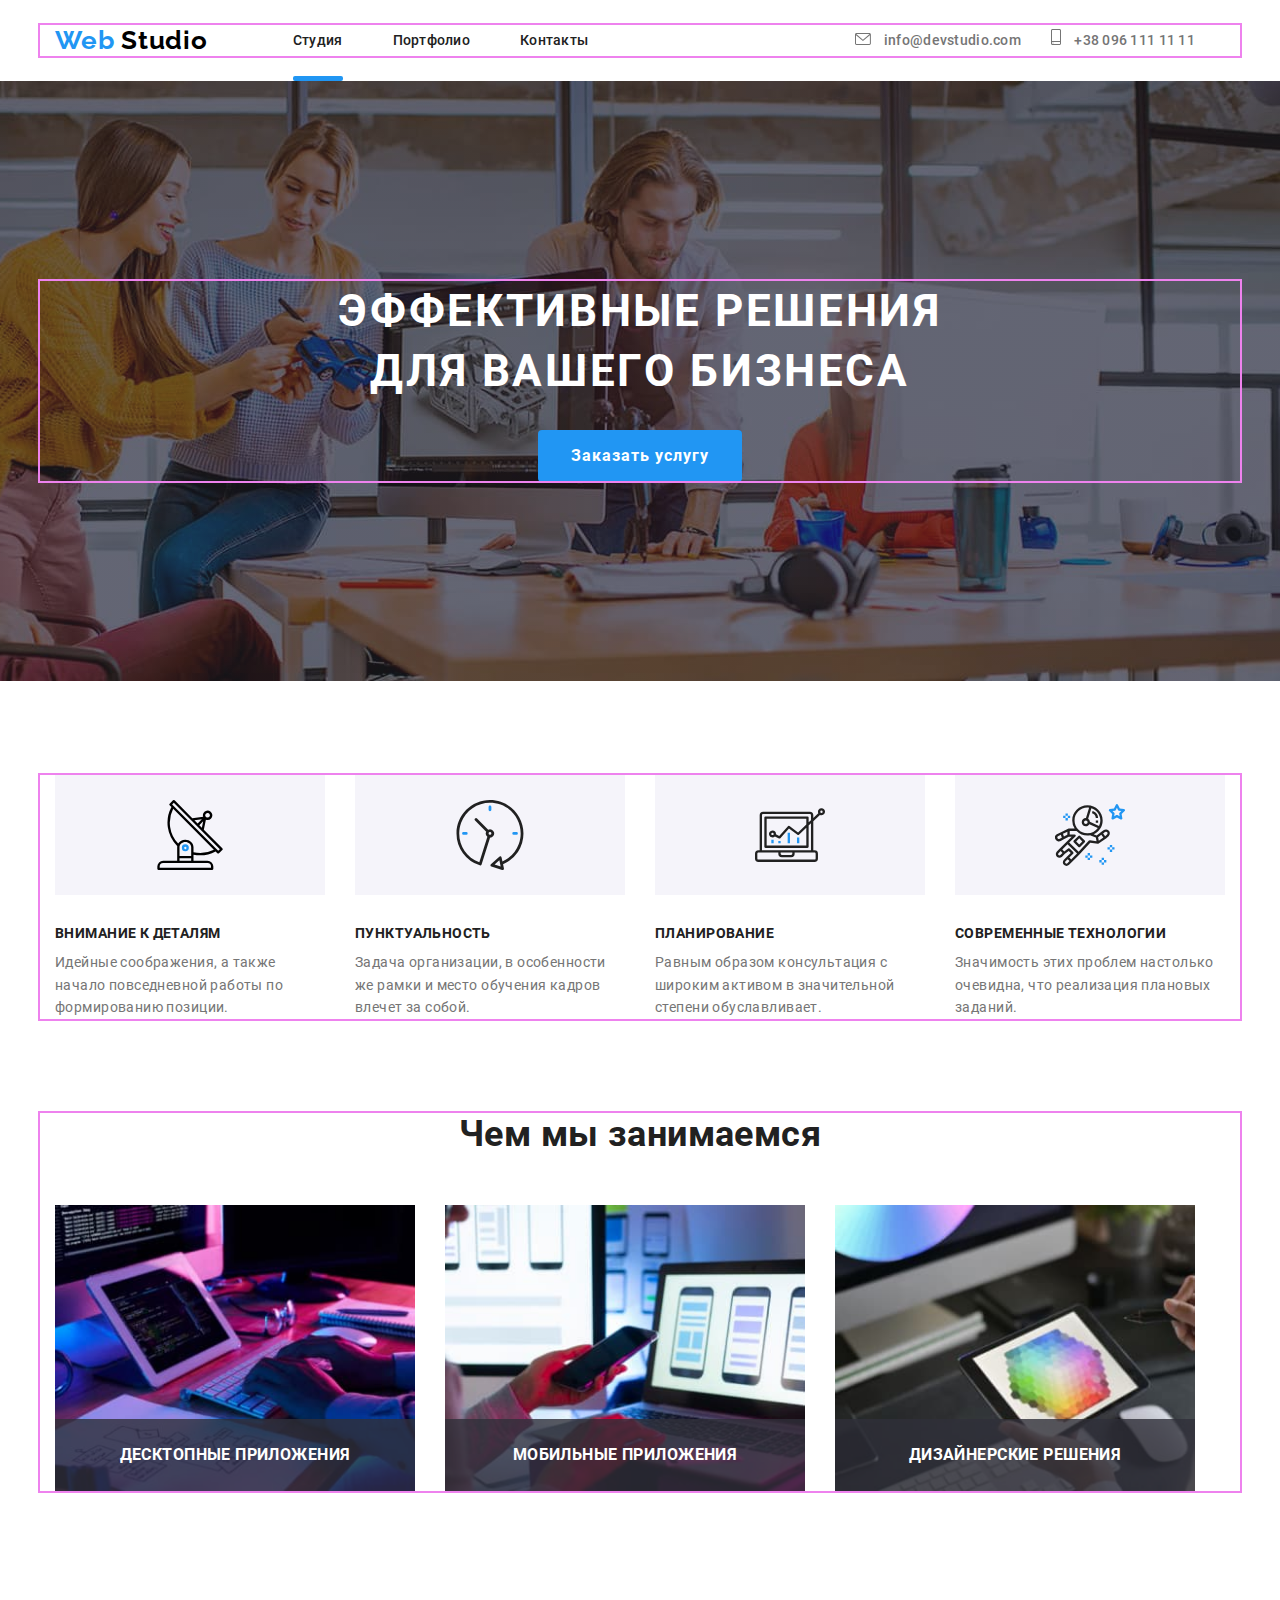
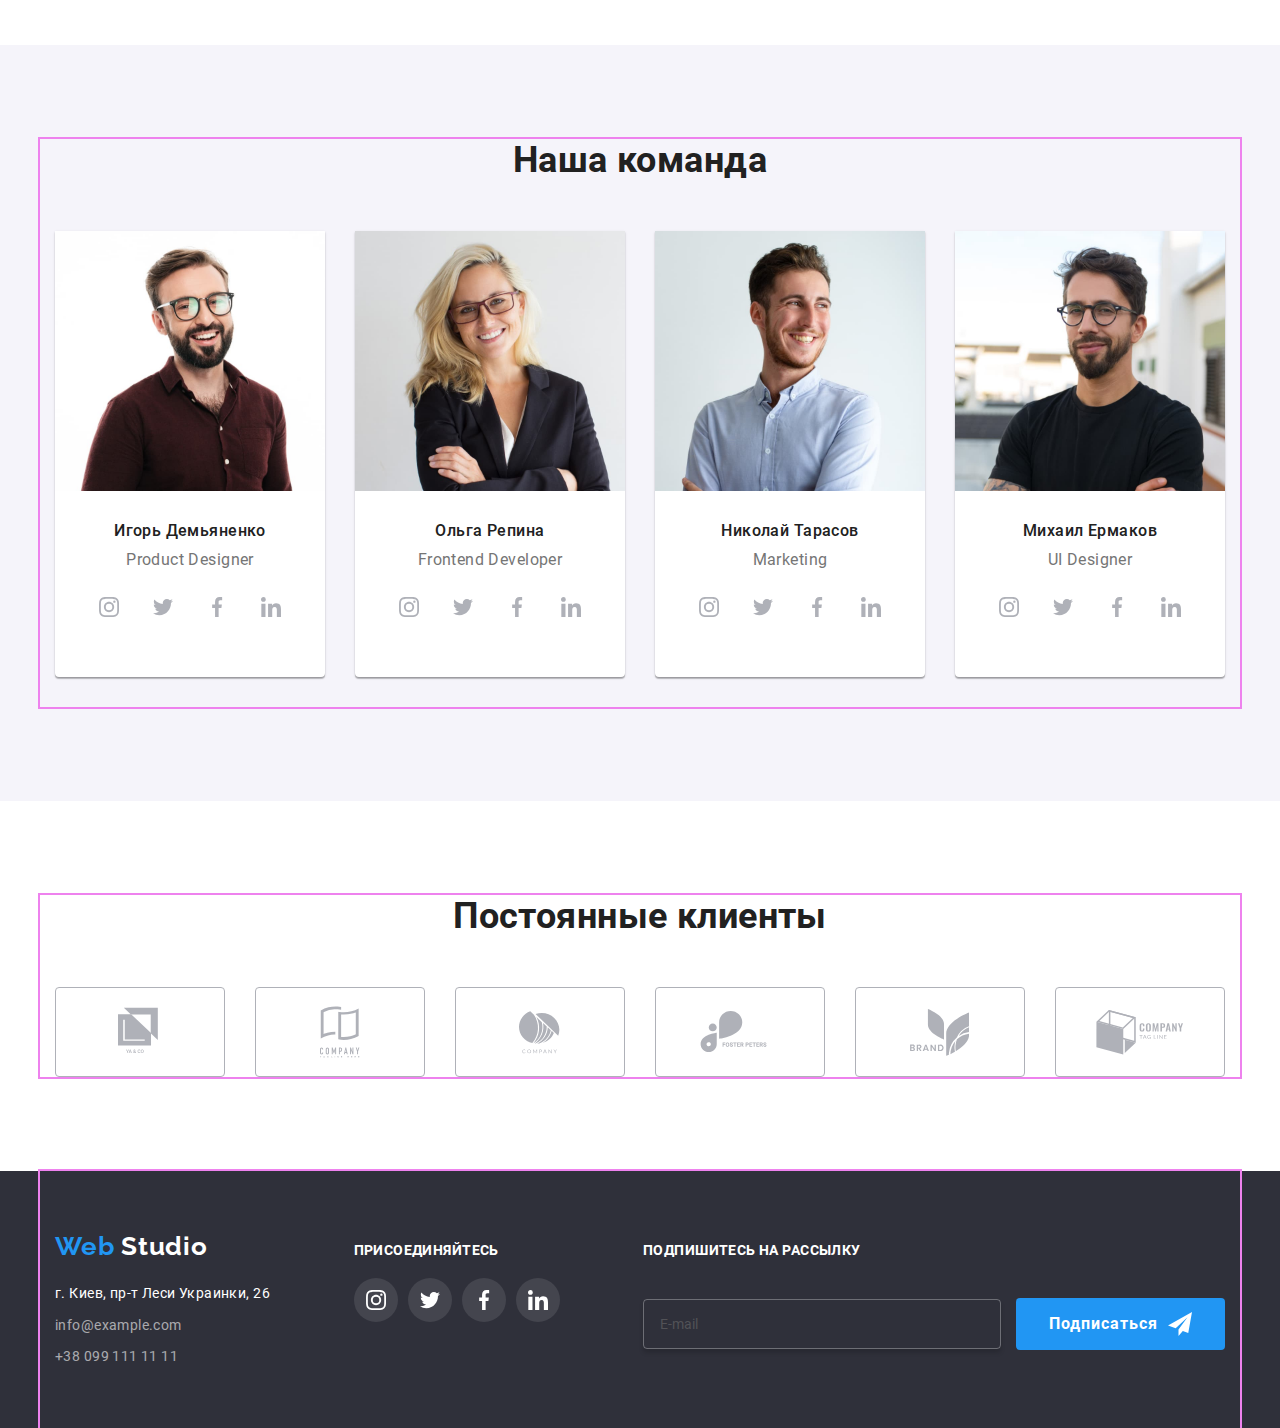
==== commit 1b41fd40: "ДЗ-8" ====
--- a/index.html
+++ b/index.html
@@ -35,7 +35,8 @@
             <li class="menu-item"><a href="" class="menu-link">Контакты</a></li>
           </ul>
         </nav>
-        <ul class="unmark menu-list">
+        <div>
+        <ul class="unmark header-contacts">
           <li>
             <a
               href="mailto:info@devstudio.com"
@@ -58,6 +59,7 @@
             </a>
           </li>
         </ul>
+      </div>
       </div>
     </header>
     <main>
--- a/css/main.min.css
+++ b/css/main.min.css
@@ -1,2 +1,2 @@
-/*! modern-normalize v0.7.0 | MIT License | https://github.com/sindresorhus/modern-normalize */*,*::before,*::after{-webkit-box-sizing:border-box;box-sizing:border-box}:root{-moz-tab-size:4;-o-tab-size:4;tab-size:4}html{line-height:1.15;-webkit-text-size-adjust:100%}body{margin:0}body{font-family:system-ui,-apple-system,"Segoe UI",Roboto,Helvetica,Arial,sans-serif,"Apple Color Emoji","Segoe UI Emoji"}hr{height:0}abbr[title]{-webkit-text-decoration:underline dotted;text-decoration:underline dotted}b,strong{font-weight:bolder}code,kbd,samp,pre{font-family:ui-monospace, SFMono-Regular, Consolas, 'Liberation Mono', Menlo, monospace;font-size:1em}small{font-size:80%}sub,sup{font-size:75%;line-height:0;position:relative;vertical-align:baseline}sub{bottom:-0.25em}sup{top:-0.5em}button,input,optgroup,select,textarea{font-family:inherit;font-size:100%;line-height:1.15;margin:0}button,select{text-transform:none}button,[type='button'],[type='reset'],[type='submit']{-webkit-appearance:button}button::-moz-focus-inner,[type='button']::-moz-focus-inner,[type='reset']::-moz-focus-inner,[type='submit']::-moz-focus-inner{border-style:none;padding:0}button:-moz-focusring,[type='button']:-moz-focusring,[type='reset']:-moz-focusring,[type='submit']:-moz-focusring{outline:1px dotted ButtonText}legend{padding:0}progress{vertical-align:baseline}[type='number']::-webkit-inner-spin-button,[type='number']::-webkit-outer-spin-button{height:auto}[type='search']{-webkit-appearance:textfield;outline-offset:-2px}[type='search']::-webkit-search-decoration{-webkit-appearance:none}::-webkit-file-upload-button{-webkit-appearance:button;font:inherit}summary{display:list-item}@font-face{font-family:'Roboto';font-style:normal;font-weight:400;src:local("Roboto"),local("Roboto-Regular"),url("../fonts/roboto-v20-latin_cyrillic-regular.woff2") format("woff2"),url("../fonts/roboto-v20-latin_cyrillic-regular.woff") format("woff")}@font-face{font-family:'Roboto';font-style:normal;font-weight:500;src:local("Roboto Medium"),local("Roboto-Medium"),url("../fonts/roboto-v20-latin_cyrillic-500.woff2") format("woff2"),url("../fonts/roboto-v20-latin_cyrillic-500.woff") format("woff")}@font-face{font-family:'Roboto';font-style:normal;font-weight:700;src:local("Roboto Bold"),local("Roboto-Bold"),url("../fonts/roboto-v20-latin_cyrillic-700.woff2") format("woff2"),url("../fonts/roboto-v20-latin_cyrillic-700.woff") format("woff")}@font-face{font-family:'Raleway';font-style:normal;font-weight:400;src:local(""),url("../fonts/raleway-v17-latin_cyrillic-regular.woff2") format("woff2"),url("../fonts/raleway-v17-latin_cyrillic-regular.woff") format("woff")}@font-face{font-family:'Raleway';font-style:normal;font-weight:700;src:local(""),url("../fonts/raleway-v17-latin_cyrillic-700.woff2") format("woff2"),url("../fonts/raleway-v17-latin_cyrillic-700.woff") format("woff")}body{font-family:"Roboto", sans-serif;font-style:normal;font-weight:normal;font-size:14px;line-height:1.625;letter-spacing:0.03em;color:#757575;background:#fff}.container{width:100%;padding-left:15px;padding-right:15px;margin-left:auto;margin-right:auto;outline:2px solid red}@media (min-width: 480px){.container{width:480px;outline:2px solid yellow}}@media (min-width: 768px){.container{width:768px;outline:2px solid green}}@media (min-width: 1200px){.container{width:1200px;outline:2px solid violet}}img{display:block;max-width:100%;height:auto;margin-left:auto;margin-right:auto}.unmark{list-style:none;padding:0;margin:0}@media (min-width: 768px){.flexbox{display:-webkit-box;display:-ms-flexbox;display:flex;-webkit-box-pack:end;-ms-flex-pack:end;justify-content:flex-end;-webkit-box-align:center;-ms-flex-align:center;align-items:center}}.section{padding-top:60px;padding-bottom:60px}@media (min-width: 1200px){.section{padding-top:94px;padding-bottom:94px}}.button-main{font-weight:bold;font-size:16px;line-height:1.875;display:inline-block;-webkit-box-align:center;-ms-flex-align:center;align-items:center;text-align:center;letter-spacing:0.06em;color:#fff;background:#2196f3;border:1px solid transparent;border-radius:4px;min-width:200px;padding:10px 32px;-webkit-transition:background-color 250ms cubic-bezier(0.4, 0, 0.2, 1),color 250ms cubic-bezier(0.4, 0, 0.2, 1);transition:background-color 250ms cubic-bezier(0.4, 0, 0.2, 1),color 250ms cubic-bezier(0.4, 0, 0.2, 1)}.button-main:hover,.button-main:focus{background:#fff;color:#2196f3}.button-portfolio{padding:6px 22px;font-weight:500;font-size:16px;line-height:1.625;text-align:center;color:#212121;background-color:#f5f4fa;border:none;-webkit-transition:background-color 250ms cubic-bezier(0.4, 0, 0.2, 1),color 250ms cubic-bezier(0.4, 0, 0.2, 1);transition:background-color 250ms cubic-bezier(0.4, 0, 0.2, 1),color 250ms cubic-bezier(0.4, 0, 0.2, 1)}.button-portfolio:hover,.button-portfolio:focus{color:#fff;background-color:#2196f3}.footer-subscribe-button{margin-top:20px;font-weight:bold;font-size:16px;line-height:1.875;display:-webkit-inline-box;display:-ms-inline-flexbox;display:inline-flex;-webkit-box-align:center;-ms-flex-align:center;align-items:center;text-align:center;letter-spacing:0.06em;color:#fff;background:#2196f3;border:1px solid transparent;border-radius:4px;min-width:200px;padding:10px 32px;-webkit-transition:background-color 250ms cubic-bezier(0.4, 0, 0.2, 1),color 250ms cubic-bezier(0.4, 0, 0.2, 1);transition:background-color 250ms cubic-bezier(0.4, 0, 0.2, 1),color 250ms cubic-bezier(0.4, 0, 0.2, 1)}.footer-subscribe-button::after{content:"";display:inline-block;margin-left:10px;width:24px;height:24px;background-image:url(../images/icon-send.svg)}button.close{position:absolute;top:8px;right:8px;width:30px;height:30px;background-color:#fff;border:1px solid rgba(0,0,0,0.1);border-radius:50%;display:-webkit-inline-box;display:-ms-inline-flexbox;display:inline-flex;-webkit-box-pack:center;-ms-flex-pack:center;justify-content:center;-webkit-box-align:center;-ms-flex-align:center;align-items:center;cursor:pointer}button.close:hover .close-icon,button.close:focus .close-icon{fill:#2196f3}.button-form{font-weight:bold;font-size:16px;line-height:1.875;display:inline-block;-webkit-box-align:center;-ms-flex-align:center;align-items:center;text-align:center;letter-spacing:0.06em;color:#fff;background:#2196f3;border:1px solid transparent;border-radius:4px;min-width:200px;padding:10px;-webkit-box-shadow:0px 4px 4px rgba(0,0,0,0.15);box-shadow:0px 4px 4px rgba(0,0,0,0.15)}.center-button{text-align:center}.logo{font-family:"Raleway", sans-serif;font-style:normal;font-weight:bold;font-size:24px;line-height:1.166;letter-spacing:0.03em;color:#2196f3;text-decoration:none}@media (min-width: 1200px){.logo{font-size:26px;line-height:1.192}}.logo-span-black{color:#000000;margin-right:85px}.logo-span-white{color:#fff}.logo-footer-position{display:block;margin-bottom:20px}.logo-mobile-enable{display:block}@media (min-width: 768px){.logo-mobile-enable{display:none}}.navigation{display:-webkit-box;display:-ms-flexbox;display:flex;-webkit-box-align:center;-ms-flex-align:center;align-items:center;margin-right:auto}.menu-list{display:-webkit-box;display:-ms-flexbox;display:flex}.menu-item:not(:last-child){margin-right:50px}.menu-link{font-weight:500;line-height:1.143;letter-spacing:0.02em;color:#212121;text-decoration:none;-webkit-transition:color 250ms cubic-bezier(0.4, 0, 0.2, 1);transition:color 250ms cubic-bezier(0.4, 0, 0.2, 1)}.menu-link:hover,.menu-link:focus{color:#2196f3}.menu-link-active{position:relative}.menu-link-active::after{content:"";display:block;width:100%;height:5px;background-color:#2196f3;border-radius:2px;position:absolute;left:0;bottom:0;top:44px}.social-icons-list{display:-webkit-box;display:-ms-flexbox;display:flex;padding-bottom:24px;-webkit-box-pack:center;-ms-flex-pack:center;justify-content:center}.social-icons-item:not(:last-child){margin-right:10px}.social-icons-link{display:-webkit-inline-box;display:-ms-inline-flexbox;display:inline-flex;-webkit-box-align:center;-ms-flex-align:center;align-items:center;-webkit-box-pack:center;-ms-flex-pack:center;justify-content:center;border-radius:50%;width:44px;height:44px;-webkit-transition:background-color 250ms cubic-bezier(0.4, 0, 0.2, 1),fill 250ms cubic-bezier(0.4, 0, 0.2, 1);transition:background-color 250ms cubic-bezier(0.4, 0, 0.2, 1),fill 250ms cubic-bezier(0.4, 0, 0.2, 1)}.social-icons-link:hover,.social-icons-link:focus{background-color:#2196f3}.social-icons-link:hover .social-icon,.social-icons-link:focus .social-icon{fill:#fff}.social-icon{fill:#afb1b8}.social-list{display:-webkit-box;display:-ms-flexbox;display:flex;padding-bottom:24px;-webkit-box-pack:center;-ms-flex-pack:center;justify-content:center}.social-item:not(:last-child){margin-right:10px}.social-icons-list-footer{display:-webkit-box;display:-ms-flexbox;display:flex;-webkit-box-pack:center;-ms-flex-pack:center;justify-content:center}.social-icons-item-footer:not(:last-child){margin-right:10px}.social-icons-link-footer{display:-webkit-inline-box;display:-ms-inline-flexbox;display:inline-flex;-webkit-box-align:center;-ms-flex-align:center;align-items:center;-webkit-box-pack:center;-ms-flex-pack:center;justify-content:center;border-radius:50%;width:44px;height:44px;background:rgba(255,255,255,0.1);-webkit-transition:fill 250ms cubic-bezier(0.4, 0, 0.2, 1);transition:fill 250ms cubic-bezier(0.4, 0, 0.2, 1);-webkit-transition:background-color 250ms cubic-bezier(0.4, 0, 0.2, 1);transition:background-color 250ms cubic-bezier(0.4, 0, 0.2, 1)}.social-icons-link-footer:hover,.social-icons-link-footer:focus{background-color:#2196f3}.social-icons-link-footer:hover .social-icon,.social-icons-link-footer:focus .social-icon{fill:#fff}.social-icon-footer{fill:#fff}.social-list-footer{display:-webkit-box;display:-ms-flexbox;display:flex}.social-item-footer:not(:last-child){margin-right:10px}.backdrop{position:fixed;top:0;left:0;width:100%;height:100%;background-color:rgba(0,0,0,0.2);opacity:1;-webkit-transition:opacity 250ms cubic-bezier(0.4, 0, 0.2, 1);transition:opacity 250ms cubic-bezier(0.4, 0, 0.2, 1)}.backdrop.is-hidden{opacity:0;pointer-events:none}.backdrop.is-hidden .modal{-webkit-transform:translate(-50%, -50%) scale(0.1);transform:translate(-50%, -50%) scale(0.1)}.overlay{position:absolute;top:0;left:0;-webkit-transform:translateY(100%);transform:translateY(100%);-webkit-transition:-webkit-transform 250ms cubic-bezier(0.4, 0, 0.2, 1);transition:-webkit-transform 250ms cubic-bezier(0.4, 0, 0.2, 1);transition:transform 250ms cubic-bezier(0.4, 0, 0.2, 1);transition:transform 250ms cubic-bezier(0.4, 0, 0.2, 1), -webkit-transform 250ms cubic-bezier(0.4, 0, 0.2, 1)}.close-icon{-webkit-transition:fill 250ms cubic-bezier(0.4, 0, 0.2, 1);transition:fill 250ms cubic-bezier(0.4, 0, 0.2, 1)}.modal{padding:40px;position:absolute;width:528px;height:581px;background-color:white;top:50%;left:50%;-webkit-transform:translate(-50%, -50%) scale(1);transform:translate(-50%, -50%) scale(1);-webkit-box-shadow:0px 1px 3px rgba(0,0,0,0.12),0px 1px 1px rgba(0,0,0,0.14),0px 2px 1px rgba(0,0,0,0.2);box-shadow:0px 1px 3px rgba(0,0,0,0.12),0px 1px 1px rgba(0,0,0,0.14),0px 2px 1px rgba(0,0,0,0.2);border-radius:4px;-webkit-transition:-webkit-transform 250ms cubic-bezier(0.4, 0, 0.2, 1);transition:-webkit-transform 250ms cubic-bezier(0.4, 0, 0.2, 1);transition:transform 250ms cubic-bezier(0.4, 0, 0.2, 1);transition:transform 250ms cubic-bezier(0.4, 0, 0.2, 1), -webkit-transform 250ms cubic-bezier(0.4, 0, 0.2, 1)}.form{position:relative;display:block;margin-bottom:10px;font-weight:400;font-size:12px;line-height:1.167;letter-spacing:0.01em}.modal-text{display:block;margin-bottom:30px;text-align:center;font-weight:700;font-size:20px;line-height:1.15;letter-spacing:0.03em;color:#212121}.form-box{position:relative;margin-top:4px}.form-label{margin-bottom:10px;display:block;font-weight:400;font-size:12px;line-height:1.167;letter-spacing:0.01em}.form-input,.comment{padding-left:42px;width:100%;height:40px;border:1px solid rgba(33,33,33,0.2);border-radius:4px;outline:none}.form-input:focus,.comment:focus{outline:none;border-color:#2196f3}.form-input:focus+.form-icon{fill:#2196f3}.form-icon{position:absolute;top:50%;left:12px;-webkit-transform:translateY(-50%);transform:translateY(-50%)}.comment{resize:none;width:100%;height:120px;margin-top:4px;padding:12px 16px}::-webkit-input-placeholder{color:rgba(117,117,117,0.5)}:-ms-input-placeholder{color:rgba(117,117,117,0.5)}::-ms-input-placeholder{color:rgba(117,117,117,0.5)}::placeholder{color:rgba(117,117,117,0.5)}.policy-label{display:-webkit-box;display:-ms-flexbox;display:flex;-webkit-box-pack:center;-ms-flex-pack:center;justify-content:center;-webkit-box-align:center;-ms-flex-align:center;align-items:center;margin-top:20px;margin-bottom:30px}.check-icon{display:inline-block;width:16px;height:15px;margin-right:7px;border:2px solid #151515;border-radius:2px;-webkit-transition:background-color 250ms cubic-bezier(0.4, 0, 0.2, 1);transition:background-color 250ms cubic-bezier(0.4, 0, 0.2, 1)}.checkbox-policy{-webkit-appearance:none;-moz-appearance:none;appearance:none}.checkbox-policy:checked+.check-icon{border-color:#2196f3;background-color:#2196f3;background-image:url(../images/icon-check.svg);background-size:contain;background-origin:border-box}.policy{font-weight:400;font-size:14px;line-height:1.714;letter-spacing:0.03em}.hero{display:-webkit-box;display:-ms-flexbox;display:flex;text-align:center;padding-top:200px;padding-bottom:200px;background:#2f303a;background-image:-webkit-gradient(linear, left top, left bottom, from(rgba(47,48,58,0.4)), to(rgba(47,48,58,0.4))),url(../images/img-hero-background.jpg);background-image:linear-gradient(rgba(47,48,58,0.4), rgba(47,48,58,0.4)),url(../images/img-hero-background.jpg);max-width:1600px;height:600px;background-repeat:no-repeat;background-position:top left, top right, center;margin-left:auto;margin-right:auto}.page-title{font-family:"Roboto", sans-serif;font-style:normal;font-weight:900;font-size:26px;line-height:1.615;text-align:center;letter-spacing:0.06em;text-transform:uppercase;color:#fff;margin-top:0;margin-bottom:30}@media (min-width: 1200px){.page-title{font-size:44px;line-height:1.364}}.header-hide{display:none}@media (min-width: 768px){.header-hide{display:-webkit-box;display:-ms-flexbox;display:flex}}.page-header{padding:25px 0}.contacts-link{font-weight:500;font-size:14px;line-height:1.143;letter-spacing:0.02em;color:#757575;text-decoration:none;-webkit-transition:color 250ms cubic-bezier(0.4, 0, 0.2, 1);transition:color 250ms cubic-bezier(0.4, 0, 0.2, 1)}.contacts-link:hover,.contacts-link:focus{color:#2196f3}.mail-link-header{margin-right:30px}.icon-header{-webkit-box-align:end;-ms-flex-align:end;align-items:flex-end;margin-right:10px;fill:currentColor}.section-futures{padding-top:94px;padding-bottom:0}.h2-title{margin-top:0;margin-bottom:50px;font-weight:bold;font-size:36px;line-height:1.167;text-align:center;color:#212121}.h3-title-features{margin-top:30px;margin-bottom:10px;font-size:14px;font-weight:bold;line-height:1.143;text-transform:uppercase;color:#212121}.p-title-features{margin-top:0;margin-bottom:0}@media (min-width: 768px){.futures-list{display:-webkit-box;display:-ms-flexbox;display:flex;-ms-flex-wrap:wrap;flex-wrap:wrap}}@media (min-width: 1200px){.futures-list{display:-webkit-box;display:-ms-flexbox;display:flex;-ms-flex-wrap:nowrap;flex-wrap:nowrap}}@media screen and (max-width: 767px){.futures-item:not(:last-child){margin-bottom:30px}}@media screen and (min-width: 768px) and (max-width: 1199px){.futures-item{width:calc((100% - 30px) / 2);margin-right:30px;margin-bottom:30px}.futures-item:nth-child(2n){margin-right:0px}.futures-item:nth-last-child(-n+2){margin-bottom:0px}}@media (min-width: 1200px){.futures-item{width:calc((100% - 30px * 3) / 4);margin-right:30px;margin-bottom:0}}.futures-icon{height:120px;background-color:#f5f4fa;text-align:center;padding:25px}@media (min-width: 768px){.futures-icon{padding:25px 100px}}@media (min-width: 1200px){.futures-icon{padding:25px 100px}}.about-us{display:none}@media (min-width: 1200px){.about-us{display:block}}.about-us-list{display:-webkit-box;display:-ms-flexbox;display:flex}.about-us-item{width:calc((100% - 30px * 2) / 3);margin-right:30px;position:relative}.h3-title-working{margin-top:0;margin-bottom:0;padding-top:27px;padding-bottom:27px;font-weight:700;line-height:1.143;text-align:center;text-transform:uppercase;color:#fff;position:absolute;bottom:0;background-color:rgba(47,48,58,0.8);width:100%}.h3-title-team{margin-top:30px;margin-bottom:10px;font-weight:500;font-size:16px;line-height:1.188;text-align:center;color:#212121}.team-box{background:#f5f4fa}.p-title-team{margin-top:0;margin-bottom:16px;font-size:16px;line-height:1.188;text-align:center}@media (min-width: 768px){.team-list{display:-webkit-box;display:-ms-flexbox;display:flex;-ms-flex-wrap:wrap;flex-wrap:wrap}}.team-item{margin-bottom:30px;width:100%;margin-right:30px;padding-bottom:24px;background-color:#fff;-webkit-box-shadow:0px 1px 3px rgba(0,0,0,0.12),0px 1px 1px rgba(0,0,0,0.14),0px 2px 1px rgba(0,0,0,0.2);box-shadow:0px 1px 3px rgba(0,0,0,0.12),0px 1px 1px rgba(0,0,0,0.14),0px 2px 1px rgba(0,0,0,0.2);border-radius:0px 0px 4px 4px}@media screen and (min-width: 768px) and (max-width: 1199px){.team-item{width:calc((100% - 30px) / 2)}.team-item:nth-child(2n){margin-right:0}.team-item:nth-last-child(-n+2){margin-bottom:60px}}@media (min-width: 1200px){.team-item{width:calc((100% - 30px * 3) / 4)}.team-item:nth-child(4n){margin-right:0}}.clients-list{display:-webkit-box;display:-ms-flexbox;display:flex;-ms-flex-wrap:wrap;flex-wrap:wrap}.clients-item{text-align:center}@media screen and (max-width: 767px){.clients-item{width:calc((100% - 30px) / 2);margin-right:30px;margin-bottom:30px}.clients-item:nth-child(2n){margin-right:0}.clients-item:nth-last-child(-n+2){margin-bottom:0px}}@media screen and (min-width: 768px) and (max-width: 1199px){.clients-item{width:calc((100% - 30px * 2) / 3);margin-right:30px;margin-bottom:30px}.clients-item:nth-child(3n){margin-right:0}.clients-item:nth-last-child(-n+3){margin-bottom:0px}}@media (min-width: 1200px){.clients-item{width:calc((100% - 30px * 5) / 6);margin-right:30px}.clients-item:nth-child(6n){margin-right:0}}.clients-link{display:-webkit-inline-box;display:-ms-inline-flexbox;display:inline-flex;-webkit-box-pack:center;-ms-flex-pack:center;justify-content:center;-webkit-box-align:center;-ms-flex-align:center;align-items:center;width:100%;height:90px;border:1px solid #afb1b8;border-radius:4px;-webkit-transition:border 250ms cubic-bezier(0.4, 0, 0.2, 1);transition:border 250ms cubic-bezier(0.4, 0, 0.2, 1)}.clients-link:hover,.clients-link:focus{border:1px solid #2196f3}.clients-link:hover .clients-icon,.clients-link:focus .clients-icon{fill:#2196f3}.clients-icon{fill:#afb1b8;-webkit-transition:fill 250ms cubic-bezier(0.4, 0, 0.2, 1);transition:fill 250ms cubic-bezier(0.4, 0, 0.2, 1)}.b-footer{display:block;margin-bottom:20px;font-weight:bold;font-size:14px;line-height:1.143;letter-spacing:0.03em;text-transform:uppercase;color:#fff}.footer-bg{background:#2f303a}.footer-box{display:block;-ms-flex-wrap:wrap;flex-wrap:wrap;text-align:center;padding-top:60px;padding-bottom:60px}@media (min-width: 768px){.footer-box{display:-webkit-box;display:-ms-flexbox;display:flex;-webkit-box-pack:justify;-ms-flex-pack:justify;justify-content:space-between;-webkit-box-align:baseline;-ms-flex-align:baseline;align-items:baseline;padding-top:60px;padding-bottom:60px}}@media (min-width: 1200px){.footer-box{display:-webkit-box;display:-ms-flexbox;display:flex;-webkit-box-pack:justify;-ms-flex-pack:justify;justify-content:space-between;-webkit-box-align:baseline;-ms-flex-align:baseline;align-items:baseline;padding-top:60px;padding-bottom:60px}}.footer-item-2{margin-top:60px}.footer-subscribe{display:block;margin-top:60px}.footer-subscribe-form{display:block}.footer-subscribe-input{width:100%;height:50px;padding-left:16px;margin-right:12px;border:1px solid rgba(255,255,255,0.3);-webkit-box-shadow:0px 4px 4px rgba(0,0,0,0.15);box-shadow:0px 4px 4px rgba(0,0,0,0.15);border-radius:4px;background-color:inherit;-webkit-transition:border-color 250ms cubic-bezier(0.4, 0, 0.2, 1);transition:border-color 250ms cubic-bezier(0.4, 0, 0.2, 1)}@media (min-width: 768px){.footer-subscribe-input{width:450px}}@media (min-width: 1200px){.footer-subscribe-input{width:358px}}.footer-subscribe-input:focus{outline:none;color:#fff;border-color:#fff}.address-list{font-style:normal}.address-item:not(:last-child){margin-bottom:9px}.contacts-link-footer{line-height:1, 714;color:rgba(255,255,255,0.6);text-decoration:none;-webkit-transition:color 250ms cubic-bezier(0.4, 0, 0.2, 1);transition:color 250ms cubic-bezier(0.4, 0, 0.2, 1)}.contacts-link-footer:hover,.contacts-link-footer:focus{color:#2196f3}.address-link-footer{line-height:1.714;color:#fff;text-decoration:none;-webkit-transition:color 250ms cubic-bezier(0.4, 0, 0.2, 1);transition:color 250ms cubic-bezier(0.4, 0, 0.2, 1)}.address-link-footer:hover,.address-link-footer:focus{color:#2196f3}.h2-portfolio{margin-top:0;margin-bottom:4px;font-weight:bold;font-size:18px;line-height:2x;letter-spacing:0.06em;color:#212121}.p-portfolio-short{margin-top:0;margin-bottom:0;font-size:16px;line-height:1.875;color:#757575}.p-portfolio-long{font-weight:400;font-size:18px;line-height:1.556;color:#fff;margin:0;letter-spacing:0.03em;padding:65px 24px;background-color:rgba(33,150,243,0.9)}.portfolio-link{text-decoration:none}.portfolio-link:hover,.portfolio-link:focus{color:#2196f3}.portfolio-link:hover .overlay,.portfolio-link:focus .overlay{-webkit-transform:translateY(0);transform:translateY(0)}.produkt-thumb{position:relative;overflow:hidden}.portfolio-list-work{display:-webkit-box;display:-ms-flexbox;display:flex;-ms-flex-wrap:wrap;flex-wrap:wrap}.portfolio-item-work{width:calc((100% - 30px * 2) / 3);margin-right:30px;margin-bottom:30px}.portfolio-item-work:nth-child(3n){margin-right:0}.portfolio-item-work:nth-last-child(-n+3){margin-bottom:0}.portfolio-item-work:hover,.portfolio-item-work:focus{-webkit-box-shadow:0px 1px 1px rgba(0,0,0,0.12),0px 4px 4px rgba(0,0,0,0.06),1px 4px 6px rgba(0,0,0,0.16);box-shadow:0px 1px 1px rgba(0,0,0,0.12),0px 4px 4px rgba(0,0,0,0.06),1px 4px 6px rgba(0,0,0,0.16)}.portfolio-descript{padding-top:20px;padding-bottom:20px;padding-left:24px;padding-right:24px}.portfolio-filter-list{display:-webkit-box;display:-ms-flexbox;display:flex;-webkit-box-pack:center;-ms-flex-pack:center;justify-content:center;margin-bottom:50px}.portfolio-filter-item:not(:last-child){margin-right:8px}
+/*! modern-normalize v0.7.0 | MIT License | https://github.com/sindresorhus/modern-normalize */*,*::before,*::after{-webkit-box-sizing:border-box;box-sizing:border-box}:root{-moz-tab-size:4;-o-tab-size:4;tab-size:4}html{line-height:1.15;-webkit-text-size-adjust:100%}body{margin:0}body{font-family:system-ui,-apple-system,"Segoe UI",Roboto,Helvetica,Arial,sans-serif,"Apple Color Emoji","Segoe UI Emoji"}hr{height:0}abbr[title]{-webkit-text-decoration:underline dotted;text-decoration:underline dotted}b,strong{font-weight:bolder}code,kbd,samp,pre{font-family:ui-monospace, SFMono-Regular, Consolas, 'Liberation Mono', Menlo, monospace;font-size:1em}small{font-size:80%}sub,sup{font-size:75%;line-height:0;position:relative;vertical-align:baseline}sub{bottom:-0.25em}sup{top:-0.5em}button,input,optgroup,select,textarea{font-family:inherit;font-size:100%;line-height:1.15;margin:0}button,select{text-transform:none}button,[type='button'],[type='reset'],[type='submit']{-webkit-appearance:button}button::-moz-focus-inner,[type='button']::-moz-focus-inner,[type='reset']::-moz-focus-inner,[type='submit']::-moz-focus-inner{border-style:none;padding:0}button:-moz-focusring,[type='button']:-moz-focusring,[type='reset']:-moz-focusring,[type='submit']:-moz-focusring{outline:1px dotted ButtonText}legend{padding:0}progress{vertical-align:baseline}[type='number']::-webkit-inner-spin-button,[type='number']::-webkit-outer-spin-button{height:auto}[type='search']{-webkit-appearance:textfield;outline-offset:-2px}[type='search']::-webkit-search-decoration{-webkit-appearance:none}::-webkit-file-upload-button{-webkit-appearance:button;font:inherit}summary{display:list-item}@font-face{font-family:'Roboto';font-style:normal;font-weight:400;src:local("Roboto"),local("Roboto-Regular"),url("../fonts/roboto-v20-latin_cyrillic-regular.woff2") format("woff2"),url("../fonts/roboto-v20-latin_cyrillic-regular.woff") format("woff")}@font-face{font-family:'Roboto';font-style:normal;font-weight:500;src:local("Roboto Medium"),local("Roboto-Medium"),url("../fonts/roboto-v20-latin_cyrillic-500.woff2") format("woff2"),url("../fonts/roboto-v20-latin_cyrillic-500.woff") format("woff")}@font-face{font-family:'Roboto';font-style:normal;font-weight:700;src:local("Roboto Bold"),local("Roboto-Bold"),url("../fonts/roboto-v20-latin_cyrillic-700.woff2") format("woff2"),url("../fonts/roboto-v20-latin_cyrillic-700.woff") format("woff")}@font-face{font-family:'Raleway';font-style:normal;font-weight:400;src:local(""),url("../fonts/raleway-v17-latin_cyrillic-regular.woff2") format("woff2"),url("../fonts/raleway-v17-latin_cyrillic-regular.woff") format("woff")}@font-face{font-family:'Raleway';font-style:normal;font-weight:700;src:local(""),url("../fonts/raleway-v17-latin_cyrillic-700.woff2") format("woff2"),url("../fonts/raleway-v17-latin_cyrillic-700.woff") format("woff")}body{font-family:"Roboto", sans-serif;font-style:normal;font-weight:normal;font-size:14px;line-height:1.625;letter-spacing:0.03em;color:#757575;background:#fff}.container{width:100%;padding-left:15px;padding-right:15px;margin-left:auto;margin-right:auto;outline:2px solid red}@media (min-width: 480px){.container{width:480px;outline:2px solid yellow}}@media (min-width: 768px){.container{width:768px;outline:2px solid green}}@media (min-width: 1200px){.container{width:1200px;outline:2px solid violet}}img{display:block;max-width:100%;height:auto;margin-left:auto;margin-right:auto}.unmark{list-style:none;padding:0;margin:0}@media (min-width: 768px){.flexbox{display:-webkit-box;display:-ms-flexbox;display:flex;-webkit-box-pack:end;-ms-flex-pack:end;justify-content:flex-end;-webkit-box-align:center;-ms-flex-align:center;align-items:center}}.section{padding-top:60px;padding-bottom:60px}@media (min-width: 1200px){.section{padding-top:94px;padding-bottom:94px}}.button-main{font-weight:bold;font-size:16px;line-height:1.875;display:inline-block;-webkit-box-align:center;-ms-flex-align:center;align-items:center;text-align:center;letter-spacing:0.06em;color:#fff;background:#2196f3;border:1px solid transparent;border-radius:4px;min-width:200px;padding:10px 32px;-webkit-transition:background-color 250ms cubic-bezier(0.4, 0, 0.2, 1),color 250ms cubic-bezier(0.4, 0, 0.2, 1);transition:background-color 250ms cubic-bezier(0.4, 0, 0.2, 1),color 250ms cubic-bezier(0.4, 0, 0.2, 1)}.button-main:hover,.button-main:focus{background:#fff;color:#2196f3}.button-portfolio{padding:6px 22px;font-weight:500;font-size:16px;line-height:1.625;text-align:center;color:#212121;background-color:#f5f4fa;border:none;-webkit-transition:background-color 250ms cubic-bezier(0.4, 0, 0.2, 1),color 250ms cubic-bezier(0.4, 0, 0.2, 1);transition:background-color 250ms cubic-bezier(0.4, 0, 0.2, 1),color 250ms cubic-bezier(0.4, 0, 0.2, 1)}.button-portfolio:hover,.button-portfolio:focus{color:#fff;background-color:#2196f3}.footer-subscribe-button{margin-top:20px;font-weight:bold;font-size:16px;line-height:1.875;display:-webkit-inline-box;display:-ms-inline-flexbox;display:inline-flex;-webkit-box-align:center;-ms-flex-align:center;align-items:center;text-align:center;letter-spacing:0.06em;color:#fff;background:#2196f3;border:1px solid transparent;border-radius:4px;min-width:200px;padding:10px 32px;-webkit-transition:background-color 250ms cubic-bezier(0.4, 0, 0.2, 1),color 250ms cubic-bezier(0.4, 0, 0.2, 1);transition:background-color 250ms cubic-bezier(0.4, 0, 0.2, 1),color 250ms cubic-bezier(0.4, 0, 0.2, 1)}.footer-subscribe-button::after{content:"";display:inline-block;margin-left:10px;width:24px;height:24px;background-image:url(../images/icon-send.svg)}button.close{position:absolute;top:8px;right:8px;width:30px;height:30px;background-color:#fff;border:1px solid rgba(0,0,0,0.1);border-radius:50%;display:-webkit-inline-box;display:-ms-inline-flexbox;display:inline-flex;-webkit-box-pack:center;-ms-flex-pack:center;justify-content:center;-webkit-box-align:center;-ms-flex-align:center;align-items:center;cursor:pointer}button.close:hover .close-icon,button.close:focus .close-icon{fill:#2196f3}.button-form{font-weight:bold;font-size:16px;line-height:1.875;display:inline-block;-webkit-box-align:center;-ms-flex-align:center;align-items:center;text-align:center;letter-spacing:0.06em;color:#fff;background:#2196f3;border:1px solid transparent;border-radius:4px;min-width:200px;padding:10px;-webkit-box-shadow:0px 4px 4px rgba(0,0,0,0.15);box-shadow:0px 4px 4px rgba(0,0,0,0.15)}.center-button{text-align:center}.logo{font-family:"Raleway", sans-serif;font-style:normal;font-weight:bold;font-size:24px;line-height:1.166;letter-spacing:0.03em;color:#2196f3;text-decoration:none}@media (min-width: 1200px){.logo{font-size:26px;line-height:1.192}}.logo-span-black{color:#000000;margin-right:85px}.logo-span-white{color:#fff}.logo-footer-position{display:block;margin-bottom:20px}.logo-mobile-enable{display:block}@media (min-width: 768px){.logo-mobile-enable{display:none}}.navigation{display:-webkit-box;display:-ms-flexbox;display:flex;-webkit-box-align:center;-ms-flex-align:center;align-items:center;margin-right:auto}.menu-list{display:-webkit-box;display:-ms-flexbox;display:flex}.menu-item:not(:last-child){margin-right:50px}.menu-link{font-weight:500;line-height:1.143;letter-spacing:0.02em;color:#212121;text-decoration:none;-webkit-transition:color 250ms cubic-bezier(0.4, 0, 0.2, 1);transition:color 250ms cubic-bezier(0.4, 0, 0.2, 1)}.menu-link:hover,.menu-link:focus{color:#2196f3}.menu-link-active{position:relative}.menu-link-active::after{content:"";display:block;width:100%;height:5px;background-color:#2196f3;border-radius:2px;position:absolute;left:0;bottom:0;top:44px}.social-icons-list{display:-webkit-box;display:-ms-flexbox;display:flex;padding-bottom:24px;-webkit-box-pack:center;-ms-flex-pack:center;justify-content:center}.social-icons-item:not(:last-child){margin-right:10px}.social-icons-link{display:-webkit-inline-box;display:-ms-inline-flexbox;display:inline-flex;-webkit-box-align:center;-ms-flex-align:center;align-items:center;-webkit-box-pack:center;-ms-flex-pack:center;justify-content:center;border-radius:50%;width:44px;height:44px;-webkit-transition:background-color 250ms cubic-bezier(0.4, 0, 0.2, 1),fill 250ms cubic-bezier(0.4, 0, 0.2, 1);transition:background-color 250ms cubic-bezier(0.4, 0, 0.2, 1),fill 250ms cubic-bezier(0.4, 0, 0.2, 1)}.social-icons-link:hover,.social-icons-link:focus{background-color:#2196f3}.social-icons-link:hover .social-icon,.social-icons-link:focus .social-icon{fill:#fff}.social-icon{fill:#afb1b8}.social-list{display:-webkit-box;display:-ms-flexbox;display:flex;padding-bottom:24px;-webkit-box-pack:center;-ms-flex-pack:center;justify-content:center}.social-item:not(:last-child){margin-right:10px}.social-icons-list-footer{display:-webkit-box;display:-ms-flexbox;display:flex;-webkit-box-pack:center;-ms-flex-pack:center;justify-content:center}.social-icons-item-footer:not(:last-child){margin-right:10px}.social-icons-link-footer{display:-webkit-inline-box;display:-ms-inline-flexbox;display:inline-flex;-webkit-box-align:center;-ms-flex-align:center;align-items:center;-webkit-box-pack:center;-ms-flex-pack:center;justify-content:center;border-radius:50%;width:44px;height:44px;background:rgba(255,255,255,0.1);-webkit-transition:fill 250ms cubic-bezier(0.4, 0, 0.2, 1);transition:fill 250ms cubic-bezier(0.4, 0, 0.2, 1);-webkit-transition:background-color 250ms cubic-bezier(0.4, 0, 0.2, 1);transition:background-color 250ms cubic-bezier(0.4, 0, 0.2, 1)}.social-icons-link-footer:hover,.social-icons-link-footer:focus{background-color:#2196f3}.social-icons-link-footer:hover .social-icon,.social-icons-link-footer:focus .social-icon{fill:#fff}.social-icon-footer{fill:#fff}.social-list-footer{display:-webkit-box;display:-ms-flexbox;display:flex}.social-item-footer:not(:last-child){margin-right:10px}.backdrop{position:fixed;top:0;left:0;width:100%;height:100%;background-color:rgba(0,0,0,0.2);opacity:1;-webkit-transition:opacity 250ms cubic-bezier(0.4, 0, 0.2, 1);transition:opacity 250ms cubic-bezier(0.4, 0, 0.2, 1)}.backdrop.is-hidden{opacity:0;pointer-events:none}.backdrop.is-hidden .modal{-webkit-transform:translate(-50%, -50%) scale(0.1);transform:translate(-50%, -50%) scale(0.1)}.overlay{position:absolute;top:0;left:0;-webkit-transform:translateY(100%);transform:translateY(100%);-webkit-transition:-webkit-transform 250ms cubic-bezier(0.4, 0, 0.2, 1);transition:-webkit-transform 250ms cubic-bezier(0.4, 0, 0.2, 1);transition:transform 250ms cubic-bezier(0.4, 0, 0.2, 1);transition:transform 250ms cubic-bezier(0.4, 0, 0.2, 1), -webkit-transform 250ms cubic-bezier(0.4, 0, 0.2, 1)}.close-icon{-webkit-transition:fill 250ms cubic-bezier(0.4, 0, 0.2, 1);transition:fill 250ms cubic-bezier(0.4, 0, 0.2, 1)}.modal{padding:40px;position:absolute;width:528px;height:581px;background-color:white;top:50%;left:50%;-webkit-transform:translate(-50%, -50%) scale(1);transform:translate(-50%, -50%) scale(1);-webkit-box-shadow:0px 1px 3px rgba(0,0,0,0.12),0px 1px 1px rgba(0,0,0,0.14),0px 2px 1px rgba(0,0,0,0.2);box-shadow:0px 1px 3px rgba(0,0,0,0.12),0px 1px 1px rgba(0,0,0,0.14),0px 2px 1px rgba(0,0,0,0.2);border-radius:4px;-webkit-transition:-webkit-transform 250ms cubic-bezier(0.4, 0, 0.2, 1);transition:-webkit-transform 250ms cubic-bezier(0.4, 0, 0.2, 1);transition:transform 250ms cubic-bezier(0.4, 0, 0.2, 1);transition:transform 250ms cubic-bezier(0.4, 0, 0.2, 1), -webkit-transform 250ms cubic-bezier(0.4, 0, 0.2, 1)}.form{position:relative;display:block;margin-bottom:10px;font-weight:400;font-size:12px;line-height:1.167;letter-spacing:0.01em}.modal-text{display:block;margin-bottom:30px;text-align:center;font-weight:700;font-size:20px;line-height:1.15;letter-spacing:0.03em;color:#212121}.form-box{position:relative;margin-top:4px}.form-label{margin-bottom:10px;display:block;font-weight:400;font-size:12px;line-height:1.167;letter-spacing:0.01em}.form-input,.comment{padding-left:42px;width:100%;height:40px;border:1px solid rgba(33,33,33,0.2);border-radius:4px;outline:none}.form-input:focus,.comment:focus{outline:none;border-color:#2196f3}.form-input:focus+.form-icon{fill:#2196f3}.form-icon{position:absolute;top:50%;left:12px;-webkit-transform:translateY(-50%);transform:translateY(-50%)}.comment{resize:none;width:100%;height:120px;margin-top:4px;padding:12px 16px}::-webkit-input-placeholder{color:rgba(117,117,117,0.5)}:-ms-input-placeholder{color:rgba(117,117,117,0.5)}::-ms-input-placeholder{color:rgba(117,117,117,0.5)}::placeholder{color:rgba(117,117,117,0.5)}.policy-label{display:-webkit-box;display:-ms-flexbox;display:flex;-webkit-box-pack:center;-ms-flex-pack:center;justify-content:center;-webkit-box-align:center;-ms-flex-align:center;align-items:center;margin-top:20px;margin-bottom:30px}.check-icon{display:inline-block;width:16px;height:15px;margin-right:7px;border:2px solid #151515;border-radius:2px;-webkit-transition:background-color 250ms cubic-bezier(0.4, 0, 0.2, 1);transition:background-color 250ms cubic-bezier(0.4, 0, 0.2, 1)}.checkbox-policy{-webkit-appearance:none;-moz-appearance:none;appearance:none}.checkbox-policy:checked+.check-icon{border-color:#2196f3;background-color:#2196f3;background-image:url(../images/icon-check.svg);background-size:contain;background-origin:border-box}.policy{font-weight:400;font-size:14px;line-height:1.714;letter-spacing:0.03em}.hero{display:-webkit-box;display:-ms-flexbox;display:flex;text-align:center;padding-top:200px;padding-bottom:200px;background:#2f303a;background-image:-webkit-gradient(linear, left top, left bottom, from(rgba(47,48,58,0.4)), to(rgba(47,48,58,0.4))),url(../images/img-hero-background.jpg);background-image:linear-gradient(rgba(47,48,58,0.4), rgba(47,48,58,0.4)),url(../images/img-hero-background.jpg);max-width:1600px;height:600px;background-repeat:no-repeat;background-position:top left, top right, center;margin-left:auto;margin-right:auto}.page-title{font-family:"Roboto", sans-serif;font-style:normal;font-weight:900;font-size:26px;line-height:1.615;text-align:center;letter-spacing:0.06em;text-transform:uppercase;color:#fff;margin-top:0;margin-bottom:30}@media (min-width: 1200px){.page-title{font-size:44px;line-height:1.364}}.header-hide{display:none}@media (min-width: 768px){.header-hide{display:-webkit-box;display:-ms-flexbox;display:flex}}.page-header{padding:25px 0}.contacts-link{font-weight:500;font-size:14px;line-height:1.143;letter-spacing:0.02em;color:#757575;text-decoration:none;-webkit-transition:color 250ms cubic-bezier(0.4, 0, 0.2, 1);transition:color 250ms cubic-bezier(0.4, 0, 0.2, 1)}.contacts-link:hover,.contacts-link:focus{color:#2196f3}.mail-link-header{margin-right:30px}@media screen and (min-width: 768px) and (max-width: 1199px){.mail-link-header{margin-right:0px}}.icon-header{-webkit-box-align:end;-ms-flex-align:end;align-items:flex-end;margin-right:10px;fill:currentColor}.header-contacts{display:-webkit-box;display:-ms-flexbox;display:flex}@media screen and (min-width: 768px) and (max-width: 1199px){.header-contacts{display:block}}.section-futures{padding-top:94px;padding-bottom:0}.h2-title{margin-top:0;margin-bottom:30px;font-weight:bold;font-size:36px;line-height:1.167;text-align:center;color:#212121}@media (min-width: 1200px){.h2-title{margin-bottom:50px}}.h3-title-features{margin-top:30px;margin-bottom:10px;font-size:14px;font-weight:bold;line-height:1.143;text-transform:uppercase;color:#212121}.p-title-features{margin-top:0;margin-bottom:0}@media (min-width: 768px){.futures-list{display:-webkit-box;display:-ms-flexbox;display:flex;-ms-flex-wrap:wrap;flex-wrap:wrap}}@media (min-width: 1200px){.futures-list{display:-webkit-box;display:-ms-flexbox;display:flex;-ms-flex-wrap:nowrap;flex-wrap:nowrap}}@media screen and (max-width: 767px){.futures-item:not(:last-child){margin-bottom:30px}}@media screen and (min-width: 768px) and (max-width: 1199px){.futures-item{width:calc((100% - 30px) / 2);margin-right:30px;margin-bottom:30px}.futures-item:nth-child(2n){margin-right:0px}.futures-item:nth-last-child(-n+2){margin-bottom:0px}}@media (min-width: 1200px){.futures-item{width:calc((100% - 30px * 3) / 4);margin-right:30px;margin-bottom:0}}.futures-icon{height:120px;background-color:#f5f4fa;text-align:center;padding:25px}@media (min-width: 768px){.futures-icon{padding:25px 100px}}@media (min-width: 1200px){.futures-icon{padding:25px 100px}}.about-us{display:none}@media (min-width: 1200px){.about-us{display:block}}.about-us-list{display:-webkit-box;display:-ms-flexbox;display:flex}.about-us-item{width:calc((100% - 30px * 2) / 3);margin-right:30px;position:relative}.h3-title-working{margin-top:0;margin-bottom:0;padding-top:27px;padding-bottom:27px;font-weight:700;line-height:1.143;text-align:center;text-transform:uppercase;color:#fff;position:absolute;bottom:0;background-color:rgba(47,48,58,0.8);width:100%}.h3-title-team{margin-top:30px;margin-bottom:10px;font-weight:500;font-size:16px;line-height:1.188;text-align:center;color:#212121}.team-box{background:#f5f4fa}@media (min-width: 1200px){.team-box{margin-top:60px}}.p-title-team{margin-top:0;margin-bottom:16px;font-size:16px;line-height:1.188;text-align:center}@media (min-width: 768px){.team-list{display:-webkit-box;display:-ms-flexbox;display:flex;-ms-flex-wrap:wrap;flex-wrap:wrap}}.team-item{margin-bottom:30px;width:100%;margin-right:30px;padding-bottom:24px;background-color:#fff;-webkit-box-shadow:0px 1px 3px rgba(0,0,0,0.12),0px 1px 1px rgba(0,0,0,0.14),0px 2px 1px rgba(0,0,0,0.2);box-shadow:0px 1px 3px rgba(0,0,0,0.12),0px 1px 1px rgba(0,0,0,0.14),0px 2px 1px rgba(0,0,0,0.2);border-radius:0px 0px 4px 4px}@media screen and (min-width: 768px) and (max-width: 1199px){.team-item{width:calc((100% - 30px) / 2)}.team-item:nth-child(2n){margin-right:0}.team-item:nth-last-child(-n+2){margin-bottom:60px}}@media (min-width: 1200px){.team-item{width:calc((100% - 30px * 3) / 4)}.team-item:nth-child(4n){margin-right:0}}.clients-list{display:-webkit-box;display:-ms-flexbox;display:flex;-ms-flex-wrap:wrap;flex-wrap:wrap}.clients-item{text-align:center}@media screen and (max-width: 767px){.clients-item{width:calc((100% - 30px) / 2);margin-right:30px;margin-bottom:30px}.clients-item:nth-child(2n){margin-right:0}.clients-item:nth-last-child(-n+2){margin-bottom:0px}}@media screen and (min-width: 768px) and (max-width: 1199px){.clients-item{width:calc((100% - 30px * 2) / 3);margin-right:30px;margin-bottom:30px}.clients-item:nth-child(3n){margin-right:0}.clients-item:nth-last-child(-n+3){margin-bottom:0px}}@media (min-width: 1200px){.clients-item{width:calc((100% - 30px * 5) / 6);margin-right:30px}.clients-item:nth-child(6n){margin-right:0}}.clients-link{display:-webkit-inline-box;display:-ms-inline-flexbox;display:inline-flex;-webkit-box-pack:center;-ms-flex-pack:center;justify-content:center;-webkit-box-align:center;-ms-flex-align:center;align-items:center;width:100%;height:90px;border:1px solid #afb1b8;border-radius:4px;-webkit-transition:border 250ms cubic-bezier(0.4, 0, 0.2, 1);transition:border 250ms cubic-bezier(0.4, 0, 0.2, 1)}.clients-link:hover,.clients-link:focus{border:1px solid #2196f3}.clients-link:hover .clients-icon,.clients-link:focus .clients-icon{fill:#2196f3}.clients-icon{fill:#afb1b8;-webkit-transition:fill 250ms cubic-bezier(0.4, 0, 0.2, 1);transition:fill 250ms cubic-bezier(0.4, 0, 0.2, 1)}.b-footer{display:block;margin-bottom:20px;font-weight:bold;font-size:14px;line-height:1.143;letter-spacing:0.03em;text-transform:uppercase;color:#fff}.footer-bg{background:#2f303a}.footer-box{display:block;-ms-flex-wrap:wrap;flex-wrap:wrap;text-align:center;-ms-flex-pack:distribute;justify-content:space-around;padding-top:60px;padding-bottom:60px}@media (min-width: 768px){.footer-box{display:-webkit-box;display:-ms-flexbox;display:flex;-ms-flex-pack:distribute;justify-content:space-around;-webkit-box-align:baseline;-ms-flex-align:baseline;align-items:baseline;padding-top:60px;padding-bottom:60px}}@media (min-width: 1200px){.footer-box{display:-webkit-box;display:-ms-flexbox;display:flex;text-align:start;-webkit-box-pack:justify;-ms-flex-pack:justify;justify-content:space-between;-webkit-box-align:baseline;-ms-flex-align:baseline;align-items:baseline;padding-top:60px;padding-bottom:60px}}@media screen and (max-width: 767px){.footer-item-2{margin-top:60px}}.footer-subscribe{display:block;margin-top:60px}@media screen and (min-width: 768px) and (max-width: 1199px){.footer-subscribe{-ms-flex-preferred-size:450px;flex-basis:450px}}@media screen and (min-width: 1200px){.footer-subscribe{margin-top:0px}}.footer-subscribe-form{display:block}.footer-subscribe-input{width:100%;height:50px;padding-left:16px;margin-right:12px;border:1px solid rgba(255,255,255,0.3);-webkit-box-shadow:0px 4px 4px rgba(0,0,0,0.15);box-shadow:0px 4px 4px rgba(0,0,0,0.15);border-radius:4px;background-color:inherit;-webkit-transition:border-color 250ms cubic-bezier(0.4, 0, 0.2, 1);transition:border-color 250ms cubic-bezier(0.4, 0, 0.2, 1)}@media (min-width: 768px){.footer-subscribe-input{width:100%}}@media (min-width: 1200px){.footer-subscribe-input{width:358px}}.footer-subscribe-input:focus{outline:none;color:#fff;border-color:#fff}.address-list{font-style:normal}.address-item:not(:last-child){margin-bottom:8px}.contacts-link-footer{line-height:1, 714;color:rgba(255,255,255,0.6);text-decoration:none;-webkit-transition:color 250ms cubic-bezier(0.4, 0, 0.2, 1);transition:color 250ms cubic-bezier(0.4, 0, 0.2, 1)}.contacts-link-footer:hover,.contacts-link-footer:focus{color:#2196f3}.address-link-footer{line-height:1.714;color:#fff;text-decoration:none;-webkit-transition:color 250ms cubic-bezier(0.4, 0, 0.2, 1);transition:color 250ms cubic-bezier(0.4, 0, 0.2, 1)}.address-link-footer:hover,.address-link-footer:focus{color:#2196f3}.h2-portfolio{margin-top:0;margin-bottom:4px;font-weight:bold;font-size:18px;line-height:2x;letter-spacing:0.06em;color:#212121}.p-portfolio-short{margin-top:0;margin-bottom:0;font-size:16px;line-height:1.875;color:#757575}.p-portfolio-long{font-weight:400;font-size:18px;line-height:1.556;color:#fff;margin:0;letter-spacing:0.03em;padding:65px 24px;background-color:rgba(33,150,243,0.9)}.portfolio-link{text-decoration:none}.portfolio-link:hover,.portfolio-link:focus{color:#2196f3}.portfolio-link:hover .overlay,.portfolio-link:focus .overlay{-webkit-transform:translateY(0);transform:translateY(0)}.produkt-thumb{position:relative;overflow:hidden}.portfolio-list-work{display:-webkit-box;display:-ms-flexbox;display:flex;-ms-flex-wrap:wrap;flex-wrap:wrap}.portfolio-item-work{width:calc((100% - 30px * 2) / 3);margin-right:30px;margin-bottom:30px}.portfolio-item-work:nth-child(3n){margin-right:0}.portfolio-item-work:nth-last-child(-n+3){margin-bottom:0}.portfolio-item-work:hover,.portfolio-item-work:focus{-webkit-box-shadow:0px 1px 1px rgba(0,0,0,0.12),0px 4px 4px rgba(0,0,0,0.06),1px 4px 6px rgba(0,0,0,0.16);box-shadow:0px 1px 1px rgba(0,0,0,0.12),0px 4px 4px rgba(0,0,0,0.06),1px 4px 6px rgba(0,0,0,0.16)}.portfolio-descript{padding-top:20px;padding-bottom:20px;padding-left:24px;padding-right:24px}.portfolio-filter-list{display:-webkit-box;display:-ms-flexbox;display:flex;-webkit-box-pack:center;-ms-flex-pack:center;justify-content:center;margin-bottom:50px}.portfolio-filter-item:not(:last-child){margin-right:8px}
 /*# sourceMappingURL=main.min.css.map */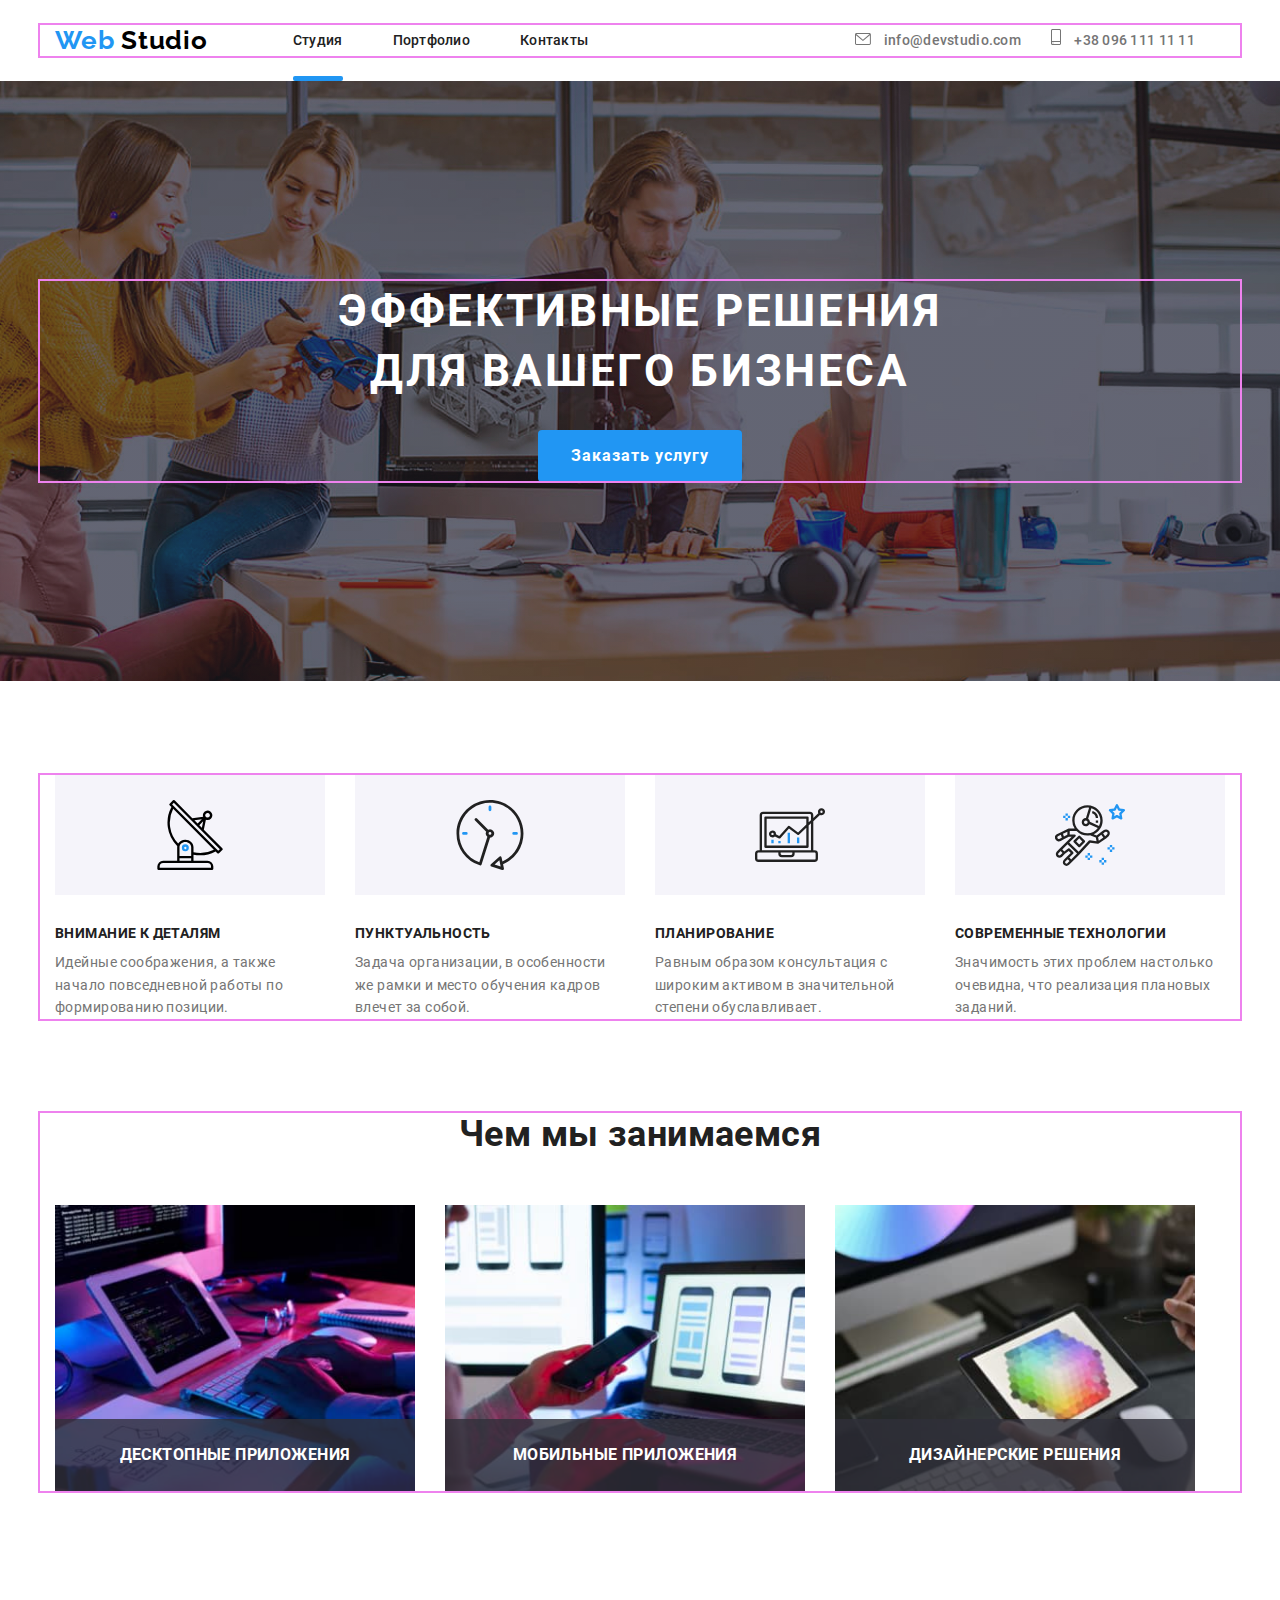
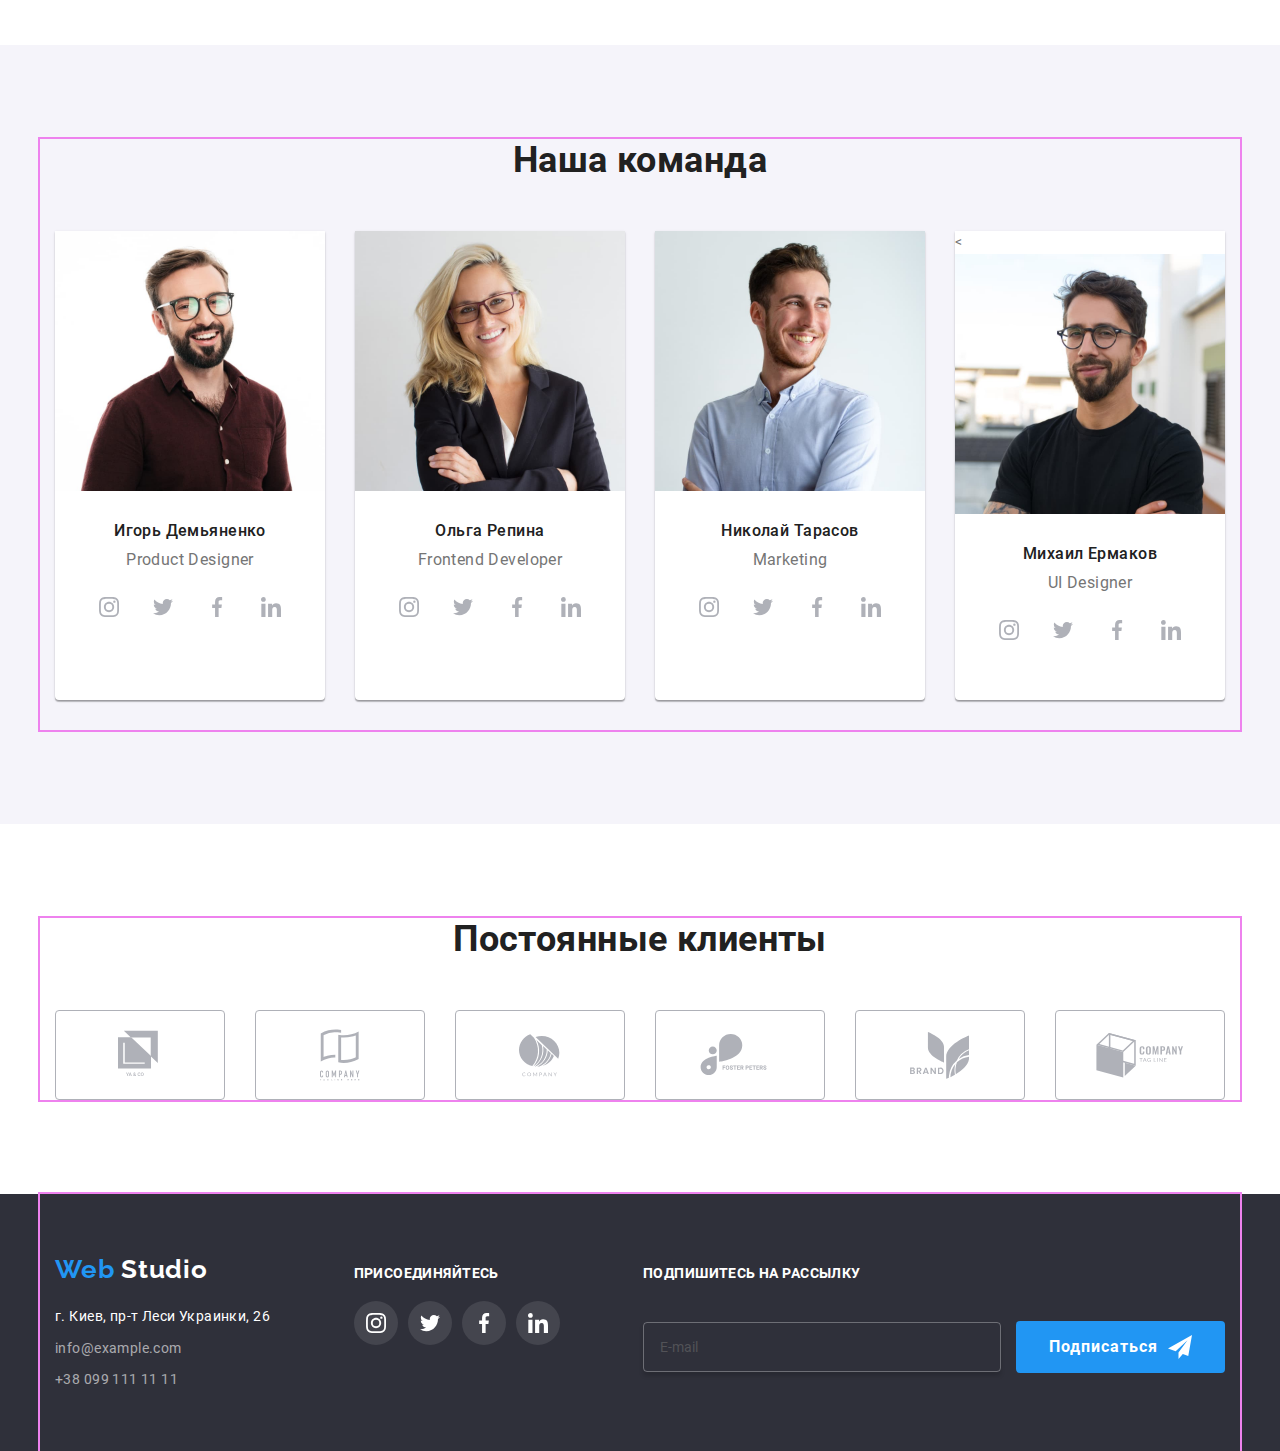
==== commit ba526e8e: "ДЗ-8" ====
--- a/index.html
+++ b/index.html
@@ -176,12 +176,20 @@
           <h2 class="h2-title">Наша команда</h2>
           <ul class="unmark team-list">
             <li class="team-item">
-              <img
-                src="./images/team_card_1.jpg"
-                width="270"
-                height="260"
+              <picture>
+                <source srcset="./images/team/desktop/team_card_1.jpg 1x, ./images/team/desktop/team_card_1@2x.jpg 2x"
+                media="(min-width: 1200px)" />
+                <source srcset="./images/team/tablet/team_card_1.jpg 1x, ./images/team/desktop/team_card_1@2x.jpg 2x"
+                media="(min-width: 768px)" />
+                <source srcset="./images/team/mobile/team_card_1.jpg 1x, ./images/team/desktop/team_card_1@2x.jpg 2x"
+                media="(max-width: 767px)" />
+                <img
+                src="./images/team/desktop/team_card_1.jpg"
+                width="450"
+                height="460"
                 alt="Игорь Демьяненко"
               />
+              </picture>
               <h3 class="h3-title-team">Игорь Демьяненко</h3>
               <p class="p-title-team">Product Designer</p>
               <ul class="unmark social-icons-list">
@@ -240,12 +248,20 @@
               </ul>
             </li>
             <li class="team-item">
-              <img
-                src="./images/team_card_2.jpg"
-                width="270"
-                height="260"
+              <picture>
+                <source srcset="./images/team/desktop/team_card_2.jpg 1x, ./images/team/desktop/team_card_2@2x.jpg 2x"
+                media="(min-width: 1200px)" />
+                <source srcset="./images/team/tablet/team_card_2.jpg 1x, ./images/team/desktop/team_card_2@2x.jpg 2x"
+                media="(min-width: 768px)" />
+                <source srcset="./images/team/mobile/team_card_2.jpg 1x, ./images/team/desktop/team_card_2@2x.jpg 2x"
+                media="(max-width: 767px)" />
+                <img
+                src="./images/team/desktop/team_card_1.jpg"
+                width="450"
+                height="460"
                 alt="Ольга Репина"
               />
+              </picture>
               <h3 class="h3-title-team">Ольга Репина</h3>
               <p class="p-title-team">Frontend Developer</p>
               <ul class="unmark social-icons-list">
@@ -304,12 +320,20 @@
               </ul>
             </li>
             <li class="team-item">
-              <img
-                src="./images/team_card_3.jpg"
-                width="270"
-                height="260"
+              <picture>
+                <source srcset="./images/team/desktop/team_card_3.jpg 1x, ./images/team/desktop/team_card_3@2x.jpg 2x"
+                media="(min-width: 1200px)" />
+                <source srcset="./images/team/tablet/team_card_3.jpg 1x, ./images/team/desktop/team_card_3@2x.jpg 2x"
+                media="(min-width: 768px)" />
+                <source srcset="./images/team/mobile/team_card_3.jpg 1x, ./images/team/desktop/team_card_3@2x.jpg 2x"
+                media="(max-width: 767px)" />
+                <img
+                src="./images/team/desktop/team_card_1.jpg"
+                width="450"
+                height="460"
                 alt="Николай Тарасов"
               />
+              </picture>
               <h3 class="h3-title-team">Николай Тарасов</h3>
               <p class="p-title-team">Marketing</p>
               <ul class="unmark social-icons-list">
@@ -368,12 +392,20 @@
               </ul>
             </li>
             <li class="team-item">
-              <img
-                src="./images/team_card_4.jpg"
-                width="270"
-                height="260"
+              <<picture>
+                <source srcset="./images/team/desktop/team_card_4.jpg 1x, ./images/team/desktop/team_card_4@2x.jpg 2x"
+                media="(min-width: 1200px)" />
+                <source srcset="./images/team/tablet/team_card_4.jpg 1x, ./images/team/desktop/team_card_4@2x.jpg 2x"
+                media="(min-width: 768px)" />
+                <source srcset="./images/team/mobile/team_card_4.jpg 1x, ./images/team/desktop/team_card_4@2x.jpg 2x"
+                media="(max-width: 767px)" />
+                <img
+                src="./images/team/desktop/team_card_1.jpg"
+                width="450"
+                height="460"
                 alt="Михаил Ермаков"
               />
+              </picture>
               <h3 class="h3-title-team">Михаил Ермаков</h3>
               <p class="p-title-team">UI Designer</p>
               <ul class="unmark social-icons-list">
--- a/css/main.min.css
+++ b/css/main.min.css
@@ -1,2 +1,2 @@
-/*! modern-normalize v0.7.0 | MIT License | https://github.com/sindresorhus/modern-normalize */*,*::before,*::after{-webkit-box-sizing:border-box;box-sizing:border-box}:root{-moz-tab-size:4;-o-tab-size:4;tab-size:4}html{line-height:1.15;-webkit-text-size-adjust:100%}body{margin:0}body{font-family:system-ui,-apple-system,"Segoe UI",Roboto,Helvetica,Arial,sans-serif,"Apple Color Emoji","Segoe UI Emoji"}hr{height:0}abbr[title]{-webkit-text-decoration:underline dotted;text-decoration:underline dotted}b,strong{font-weight:bolder}code,kbd,samp,pre{font-family:ui-monospace, SFMono-Regular, Consolas, 'Liberation Mono', Menlo, monospace;font-size:1em}small{font-size:80%}sub,sup{font-size:75%;line-height:0;position:relative;vertical-align:baseline}sub{bottom:-0.25em}sup{top:-0.5em}button,input,optgroup,select,textarea{font-family:inherit;font-size:100%;line-height:1.15;margin:0}button,select{text-transform:none}button,[type='button'],[type='reset'],[type='submit']{-webkit-appearance:button}button::-moz-focus-inner,[type='button']::-moz-focus-inner,[type='reset']::-moz-focus-inner,[type='submit']::-moz-focus-inner{border-style:none;padding:0}button:-moz-focusring,[type='button']:-moz-focusring,[type='reset']:-moz-focusring,[type='submit']:-moz-focusring{outline:1px dotted ButtonText}legend{padding:0}progress{vertical-align:baseline}[type='number']::-webkit-inner-spin-button,[type='number']::-webkit-outer-spin-button{height:auto}[type='search']{-webkit-appearance:textfield;outline-offset:-2px}[type='search']::-webkit-search-decoration{-webkit-appearance:none}::-webkit-file-upload-button{-webkit-appearance:button;font:inherit}summary{display:list-item}@font-face{font-family:'Roboto';font-style:normal;font-weight:400;src:local("Roboto"),local("Roboto-Regular"),url("../fonts/roboto-v20-latin_cyrillic-regular.woff2") format("woff2"),url("../fonts/roboto-v20-latin_cyrillic-regular.woff") format("woff")}@font-face{font-family:'Roboto';font-style:normal;font-weight:500;src:local("Roboto Medium"),local("Roboto-Medium"),url("../fonts/roboto-v20-latin_cyrillic-500.woff2") format("woff2"),url("../fonts/roboto-v20-latin_cyrillic-500.woff") format("woff")}@font-face{font-family:'Roboto';font-style:normal;font-weight:700;src:local("Roboto Bold"),local("Roboto-Bold"),url("../fonts/roboto-v20-latin_cyrillic-700.woff2") format("woff2"),url("../fonts/roboto-v20-latin_cyrillic-700.woff") format("woff")}@font-face{font-family:'Raleway';font-style:normal;font-weight:400;src:local(""),url("../fonts/raleway-v17-latin_cyrillic-regular.woff2") format("woff2"),url("../fonts/raleway-v17-latin_cyrillic-regular.woff") format("woff")}@font-face{font-family:'Raleway';font-style:normal;font-weight:700;src:local(""),url("../fonts/raleway-v17-latin_cyrillic-700.woff2") format("woff2"),url("../fonts/raleway-v17-latin_cyrillic-700.woff") format("woff")}body{font-family:"Roboto", sans-serif;font-style:normal;font-weight:normal;font-size:14px;line-height:1.625;letter-spacing:0.03em;color:#757575;background:#fff}.container{width:100%;padding-left:15px;padding-right:15px;margin-left:auto;margin-right:auto;outline:2px solid red}@media (min-width: 480px){.container{width:480px;outline:2px solid yellow}}@media (min-width: 768px){.container{width:768px;outline:2px solid green}}@media (min-width: 1200px){.container{width:1200px;outline:2px solid violet}}img{display:block;max-width:100%;height:auto;margin-left:auto;margin-right:auto}.unmark{list-style:none;padding:0;margin:0}@media (min-width: 768px){.flexbox{display:-webkit-box;display:-ms-flexbox;display:flex;-webkit-box-pack:end;-ms-flex-pack:end;justify-content:flex-end;-webkit-box-align:center;-ms-flex-align:center;align-items:center}}.section{padding-top:60px;padding-bottom:60px}@media (min-width: 1200px){.section{padding-top:94px;padding-bottom:94px}}.button-main{font-weight:bold;font-size:16px;line-height:1.875;display:inline-block;-webkit-box-align:center;-ms-flex-align:center;align-items:center;text-align:center;letter-spacing:0.06em;color:#fff;background:#2196f3;border:1px solid transparent;border-radius:4px;min-width:200px;padding:10px 32px;-webkit-transition:background-color 250ms cubic-bezier(0.4, 0, 0.2, 1),color 250ms cubic-bezier(0.4, 0, 0.2, 1);transition:background-color 250ms cubic-bezier(0.4, 0, 0.2, 1),color 250ms cubic-bezier(0.4, 0, 0.2, 1)}.button-main:hover,.button-main:focus{background:#fff;color:#2196f3}.button-portfolio{padding:6px 22px;font-weight:500;font-size:16px;line-height:1.625;text-align:center;color:#212121;background-color:#f5f4fa;border:none;-webkit-transition:background-color 250ms cubic-bezier(0.4, 0, 0.2, 1),color 250ms cubic-bezier(0.4, 0, 0.2, 1);transition:background-color 250ms cubic-bezier(0.4, 0, 0.2, 1),color 250ms cubic-bezier(0.4, 0, 0.2, 1)}.button-portfolio:hover,.button-portfolio:focus{color:#fff;background-color:#2196f3}.footer-subscribe-button{margin-top:20px;font-weight:bold;font-size:16px;line-height:1.875;display:-webkit-inline-box;display:-ms-inline-flexbox;display:inline-flex;-webkit-box-align:center;-ms-flex-align:center;align-items:center;text-align:center;letter-spacing:0.06em;color:#fff;background:#2196f3;border:1px solid transparent;border-radius:4px;min-width:200px;padding:10px 32px;-webkit-transition:background-color 250ms cubic-bezier(0.4, 0, 0.2, 1),color 250ms cubic-bezier(0.4, 0, 0.2, 1);transition:background-color 250ms cubic-bezier(0.4, 0, 0.2, 1),color 250ms cubic-bezier(0.4, 0, 0.2, 1)}.footer-subscribe-button::after{content:"";display:inline-block;margin-left:10px;width:24px;height:24px;background-image:url(../images/icon-send.svg)}button.close{position:absolute;top:8px;right:8px;width:30px;height:30px;background-color:#fff;border:1px solid rgba(0,0,0,0.1);border-radius:50%;display:-webkit-inline-box;display:-ms-inline-flexbox;display:inline-flex;-webkit-box-pack:center;-ms-flex-pack:center;justify-content:center;-webkit-box-align:center;-ms-flex-align:center;align-items:center;cursor:pointer}button.close:hover .close-icon,button.close:focus .close-icon{fill:#2196f3}.button-form{font-weight:bold;font-size:16px;line-height:1.875;display:inline-block;-webkit-box-align:center;-ms-flex-align:center;align-items:center;text-align:center;letter-spacing:0.06em;color:#fff;background:#2196f3;border:1px solid transparent;border-radius:4px;min-width:200px;padding:10px;-webkit-box-shadow:0px 4px 4px rgba(0,0,0,0.15);box-shadow:0px 4px 4px rgba(0,0,0,0.15)}.center-button{text-align:center}.logo{font-family:"Raleway", sans-serif;font-style:normal;font-weight:bold;font-size:24px;line-height:1.166;letter-spacing:0.03em;color:#2196f3;text-decoration:none}@media (min-width: 1200px){.logo{font-size:26px;line-height:1.192}}.logo-span-black{color:#000000;margin-right:85px}.logo-span-white{color:#fff}.logo-footer-position{display:block;margin-bottom:20px}.logo-mobile-enable{display:block}@media (min-width: 768px){.logo-mobile-enable{display:none}}.navigation{display:-webkit-box;display:-ms-flexbox;display:flex;-webkit-box-align:center;-ms-flex-align:center;align-items:center;margin-right:auto}.menu-list{display:-webkit-box;display:-ms-flexbox;display:flex}.menu-item:not(:last-child){margin-right:50px}.menu-link{font-weight:500;line-height:1.143;letter-spacing:0.02em;color:#212121;text-decoration:none;-webkit-transition:color 250ms cubic-bezier(0.4, 0, 0.2, 1);transition:color 250ms cubic-bezier(0.4, 0, 0.2, 1)}.menu-link:hover,.menu-link:focus{color:#2196f3}.menu-link-active{position:relative}.menu-link-active::after{content:"";display:block;width:100%;height:5px;background-color:#2196f3;border-radius:2px;position:absolute;left:0;bottom:0;top:44px}.social-icons-list{display:-webkit-box;display:-ms-flexbox;display:flex;padding-bottom:24px;-webkit-box-pack:center;-ms-flex-pack:center;justify-content:center}.social-icons-item:not(:last-child){margin-right:10px}.social-icons-link{display:-webkit-inline-box;display:-ms-inline-flexbox;display:inline-flex;-webkit-box-align:center;-ms-flex-align:center;align-items:center;-webkit-box-pack:center;-ms-flex-pack:center;justify-content:center;border-radius:50%;width:44px;height:44px;-webkit-transition:background-color 250ms cubic-bezier(0.4, 0, 0.2, 1),fill 250ms cubic-bezier(0.4, 0, 0.2, 1);transition:background-color 250ms cubic-bezier(0.4, 0, 0.2, 1),fill 250ms cubic-bezier(0.4, 0, 0.2, 1)}.social-icons-link:hover,.social-icons-link:focus{background-color:#2196f3}.social-icons-link:hover .social-icon,.social-icons-link:focus .social-icon{fill:#fff}.social-icon{fill:#afb1b8}.social-list{display:-webkit-box;display:-ms-flexbox;display:flex;padding-bottom:24px;-webkit-box-pack:center;-ms-flex-pack:center;justify-content:center}.social-item:not(:last-child){margin-right:10px}.social-icons-list-footer{display:-webkit-box;display:-ms-flexbox;display:flex;-webkit-box-pack:center;-ms-flex-pack:center;justify-content:center}.social-icons-item-footer:not(:last-child){margin-right:10px}.social-icons-link-footer{display:-webkit-inline-box;display:-ms-inline-flexbox;display:inline-flex;-webkit-box-align:center;-ms-flex-align:center;align-items:center;-webkit-box-pack:center;-ms-flex-pack:center;justify-content:center;border-radius:50%;width:44px;height:44px;background:rgba(255,255,255,0.1);-webkit-transition:fill 250ms cubic-bezier(0.4, 0, 0.2, 1);transition:fill 250ms cubic-bezier(0.4, 0, 0.2, 1);-webkit-transition:background-color 250ms cubic-bezier(0.4, 0, 0.2, 1);transition:background-color 250ms cubic-bezier(0.4, 0, 0.2, 1)}.social-icons-link-footer:hover,.social-icons-link-footer:focus{background-color:#2196f3}.social-icons-link-footer:hover .social-icon,.social-icons-link-footer:focus .social-icon{fill:#fff}.social-icon-footer{fill:#fff}.social-list-footer{display:-webkit-box;display:-ms-flexbox;display:flex}.social-item-footer:not(:last-child){margin-right:10px}.backdrop{position:fixed;top:0;left:0;width:100%;height:100%;background-color:rgba(0,0,0,0.2);opacity:1;-webkit-transition:opacity 250ms cubic-bezier(0.4, 0, 0.2, 1);transition:opacity 250ms cubic-bezier(0.4, 0, 0.2, 1)}.backdrop.is-hidden{opacity:0;pointer-events:none}.backdrop.is-hidden .modal{-webkit-transform:translate(-50%, -50%) scale(0.1);transform:translate(-50%, -50%) scale(0.1)}.overlay{position:absolute;top:0;left:0;-webkit-transform:translateY(100%);transform:translateY(100%);-webkit-transition:-webkit-transform 250ms cubic-bezier(0.4, 0, 0.2, 1);transition:-webkit-transform 250ms cubic-bezier(0.4, 0, 0.2, 1);transition:transform 250ms cubic-bezier(0.4, 0, 0.2, 1);transition:transform 250ms cubic-bezier(0.4, 0, 0.2, 1), -webkit-transform 250ms cubic-bezier(0.4, 0, 0.2, 1)}.close-icon{-webkit-transition:fill 250ms cubic-bezier(0.4, 0, 0.2, 1);transition:fill 250ms cubic-bezier(0.4, 0, 0.2, 1)}.modal{padding:40px;position:absolute;width:528px;height:581px;background-color:white;top:50%;left:50%;-webkit-transform:translate(-50%, -50%) scale(1);transform:translate(-50%, -50%) scale(1);-webkit-box-shadow:0px 1px 3px rgba(0,0,0,0.12),0px 1px 1px rgba(0,0,0,0.14),0px 2px 1px rgba(0,0,0,0.2);box-shadow:0px 1px 3px rgba(0,0,0,0.12),0px 1px 1px rgba(0,0,0,0.14),0px 2px 1px rgba(0,0,0,0.2);border-radius:4px;-webkit-transition:-webkit-transform 250ms cubic-bezier(0.4, 0, 0.2, 1);transition:-webkit-transform 250ms cubic-bezier(0.4, 0, 0.2, 1);transition:transform 250ms cubic-bezier(0.4, 0, 0.2, 1);transition:transform 250ms cubic-bezier(0.4, 0, 0.2, 1), -webkit-transform 250ms cubic-bezier(0.4, 0, 0.2, 1)}.form{position:relative;display:block;margin-bottom:10px;font-weight:400;font-size:12px;line-height:1.167;letter-spacing:0.01em}.modal-text{display:block;margin-bottom:30px;text-align:center;font-weight:700;font-size:20px;line-height:1.15;letter-spacing:0.03em;color:#212121}.form-box{position:relative;margin-top:4px}.form-label{margin-bottom:10px;display:block;font-weight:400;font-size:12px;line-height:1.167;letter-spacing:0.01em}.form-input,.comment{padding-left:42px;width:100%;height:40px;border:1px solid rgba(33,33,33,0.2);border-radius:4px;outline:none}.form-input:focus,.comment:focus{outline:none;border-color:#2196f3}.form-input:focus+.form-icon{fill:#2196f3}.form-icon{position:absolute;top:50%;left:12px;-webkit-transform:translateY(-50%);transform:translateY(-50%)}.comment{resize:none;width:100%;height:120px;margin-top:4px;padding:12px 16px}::-webkit-input-placeholder{color:rgba(117,117,117,0.5)}:-ms-input-placeholder{color:rgba(117,117,117,0.5)}::-ms-input-placeholder{color:rgba(117,117,117,0.5)}::placeholder{color:rgba(117,117,117,0.5)}.policy-label{display:-webkit-box;display:-ms-flexbox;display:flex;-webkit-box-pack:center;-ms-flex-pack:center;justify-content:center;-webkit-box-align:center;-ms-flex-align:center;align-items:center;margin-top:20px;margin-bottom:30px}.check-icon{display:inline-block;width:16px;height:15px;margin-right:7px;border:2px solid #151515;border-radius:2px;-webkit-transition:background-color 250ms cubic-bezier(0.4, 0, 0.2, 1);transition:background-color 250ms cubic-bezier(0.4, 0, 0.2, 1)}.checkbox-policy{-webkit-appearance:none;-moz-appearance:none;appearance:none}.checkbox-policy:checked+.check-icon{border-color:#2196f3;background-color:#2196f3;background-image:url(../images/icon-check.svg);background-size:contain;background-origin:border-box}.policy{font-weight:400;font-size:14px;line-height:1.714;letter-spacing:0.03em}.hero{display:-webkit-box;display:-ms-flexbox;display:flex;text-align:center;padding-top:200px;padding-bottom:200px;background:#2f303a;background-image:-webkit-gradient(linear, left top, left bottom, from(rgba(47,48,58,0.4)), to(rgba(47,48,58,0.4))),url(../images/img-hero-background.jpg);background-image:linear-gradient(rgba(47,48,58,0.4), rgba(47,48,58,0.4)),url(../images/img-hero-background.jpg);max-width:1600px;height:600px;background-repeat:no-repeat;background-position:top left, top right, center;margin-left:auto;margin-right:auto}.page-title{font-family:"Roboto", sans-serif;font-style:normal;font-weight:900;font-size:26px;line-height:1.615;text-align:center;letter-spacing:0.06em;text-transform:uppercase;color:#fff;margin-top:0;margin-bottom:30}@media (min-width: 1200px){.page-title{font-size:44px;line-height:1.364}}.header-hide{display:none}@media (min-width: 768px){.header-hide{display:-webkit-box;display:-ms-flexbox;display:flex}}.page-header{padding:25px 0}.contacts-link{font-weight:500;font-size:14px;line-height:1.143;letter-spacing:0.02em;color:#757575;text-decoration:none;-webkit-transition:color 250ms cubic-bezier(0.4, 0, 0.2, 1);transition:color 250ms cubic-bezier(0.4, 0, 0.2, 1)}.contacts-link:hover,.contacts-link:focus{color:#2196f3}.mail-link-header{margin-right:30px}@media screen and (min-width: 768px) and (max-width: 1199px){.mail-link-header{margin-right:0px}}.icon-header{-webkit-box-align:end;-ms-flex-align:end;align-items:flex-end;margin-right:10px;fill:currentColor}.header-contacts{display:-webkit-box;display:-ms-flexbox;display:flex}@media screen and (min-width: 768px) and (max-width: 1199px){.header-contacts{display:block}}.section-futures{padding-top:94px;padding-bottom:0}.h2-title{margin-top:0;margin-bottom:30px;font-weight:bold;font-size:36px;line-height:1.167;text-align:center;color:#212121}@media (min-width: 1200px){.h2-title{margin-bottom:50px}}.h3-title-features{margin-top:30px;margin-bottom:10px;font-size:14px;font-weight:bold;line-height:1.143;text-transform:uppercase;color:#212121}.p-title-features{margin-top:0;margin-bottom:0}@media (min-width: 768px){.futures-list{display:-webkit-box;display:-ms-flexbox;display:flex;-ms-flex-wrap:wrap;flex-wrap:wrap}}@media (min-width: 1200px){.futures-list{display:-webkit-box;display:-ms-flexbox;display:flex;-ms-flex-wrap:nowrap;flex-wrap:nowrap}}@media screen and (max-width: 767px){.futures-item:not(:last-child){margin-bottom:30px}}@media screen and (min-width: 768px) and (max-width: 1199px){.futures-item{width:calc((100% - 30px) / 2);margin-right:30px;margin-bottom:30px}.futures-item:nth-child(2n){margin-right:0px}.futures-item:nth-last-child(-n+2){margin-bottom:0px}}@media (min-width: 1200px){.futures-item{width:calc((100% - 30px * 3) / 4);margin-right:30px;margin-bottom:0}}.futures-icon{height:120px;background-color:#f5f4fa;text-align:center;padding:25px}@media (min-width: 768px){.futures-icon{padding:25px 100px}}@media (min-width: 1200px){.futures-icon{padding:25px 100px}}.about-us{display:none}@media (min-width: 1200px){.about-us{display:block}}.about-us-list{display:-webkit-box;display:-ms-flexbox;display:flex}.about-us-item{width:calc((100% - 30px * 2) / 3);margin-right:30px;position:relative}.h3-title-working{margin-top:0;margin-bottom:0;padding-top:27px;padding-bottom:27px;font-weight:700;line-height:1.143;text-align:center;text-transform:uppercase;color:#fff;position:absolute;bottom:0;background-color:rgba(47,48,58,0.8);width:100%}.h3-title-team{margin-top:30px;margin-bottom:10px;font-weight:500;font-size:16px;line-height:1.188;text-align:center;color:#212121}.team-box{background:#f5f4fa}@media (min-width: 1200px){.team-box{margin-top:60px}}.p-title-team{margin-top:0;margin-bottom:16px;font-size:16px;line-height:1.188;text-align:center}@media (min-width: 768px){.team-list{display:-webkit-box;display:-ms-flexbox;display:flex;-ms-flex-wrap:wrap;flex-wrap:wrap}}.team-item{margin-bottom:30px;width:100%;margin-right:30px;padding-bottom:24px;background-color:#fff;-webkit-box-shadow:0px 1px 3px rgba(0,0,0,0.12),0px 1px 1px rgba(0,0,0,0.14),0px 2px 1px rgba(0,0,0,0.2);box-shadow:0px 1px 3px rgba(0,0,0,0.12),0px 1px 1px rgba(0,0,0,0.14),0px 2px 1px rgba(0,0,0,0.2);border-radius:0px 0px 4px 4px}@media screen and (min-width: 768px) and (max-width: 1199px){.team-item{width:calc((100% - 30px) / 2)}.team-item:nth-child(2n){margin-right:0}.team-item:nth-last-child(-n+2){margin-bottom:60px}}@media (min-width: 1200px){.team-item{width:calc((100% - 30px * 3) / 4)}.team-item:nth-child(4n){margin-right:0}}.clients-list{display:-webkit-box;display:-ms-flexbox;display:flex;-ms-flex-wrap:wrap;flex-wrap:wrap}.clients-item{text-align:center}@media screen and (max-width: 767px){.clients-item{width:calc((100% - 30px) / 2);margin-right:30px;margin-bottom:30px}.clients-item:nth-child(2n){margin-right:0}.clients-item:nth-last-child(-n+2){margin-bottom:0px}}@media screen and (min-width: 768px) and (max-width: 1199px){.clients-item{width:calc((100% - 30px * 2) / 3);margin-right:30px;margin-bottom:30px}.clients-item:nth-child(3n){margin-right:0}.clients-item:nth-last-child(-n+3){margin-bottom:0px}}@media (min-width: 1200px){.clients-item{width:calc((100% - 30px * 5) / 6);margin-right:30px}.clients-item:nth-child(6n){margin-right:0}}.clients-link{display:-webkit-inline-box;display:-ms-inline-flexbox;display:inline-flex;-webkit-box-pack:center;-ms-flex-pack:center;justify-content:center;-webkit-box-align:center;-ms-flex-align:center;align-items:center;width:100%;height:90px;border:1px solid #afb1b8;border-radius:4px;-webkit-transition:border 250ms cubic-bezier(0.4, 0, 0.2, 1);transition:border 250ms cubic-bezier(0.4, 0, 0.2, 1)}.clients-link:hover,.clients-link:focus{border:1px solid #2196f3}.clients-link:hover .clients-icon,.clients-link:focus .clients-icon{fill:#2196f3}.clients-icon{fill:#afb1b8;-webkit-transition:fill 250ms cubic-bezier(0.4, 0, 0.2, 1);transition:fill 250ms cubic-bezier(0.4, 0, 0.2, 1)}.b-footer{display:block;margin-bottom:20px;font-weight:bold;font-size:14px;line-height:1.143;letter-spacing:0.03em;text-transform:uppercase;color:#fff}.footer-bg{background:#2f303a}.footer-box{display:block;-ms-flex-wrap:wrap;flex-wrap:wrap;text-align:center;-ms-flex-pack:distribute;justify-content:space-around;padding-top:60px;padding-bottom:60px}@media (min-width: 768px){.footer-box{display:-webkit-box;display:-ms-flexbox;display:flex;-ms-flex-pack:distribute;justify-content:space-around;-webkit-box-align:baseline;-ms-flex-align:baseline;align-items:baseline;padding-top:60px;padding-bottom:60px}}@media (min-width: 1200px){.footer-box{display:-webkit-box;display:-ms-flexbox;display:flex;text-align:start;-webkit-box-pack:justify;-ms-flex-pack:justify;justify-content:space-between;-webkit-box-align:baseline;-ms-flex-align:baseline;align-items:baseline;padding-top:60px;padding-bottom:60px}}@media screen and (max-width: 767px){.footer-item-2{margin-top:60px}}.footer-subscribe{display:block;margin-top:60px}@media screen and (min-width: 768px) and (max-width: 1199px){.footer-subscribe{-ms-flex-preferred-size:450px;flex-basis:450px}}@media screen and (min-width: 1200px){.footer-subscribe{margin-top:0px}}.footer-subscribe-form{display:block}.footer-subscribe-input{width:100%;height:50px;padding-left:16px;margin-right:12px;border:1px solid rgba(255,255,255,0.3);-webkit-box-shadow:0px 4px 4px rgba(0,0,0,0.15);box-shadow:0px 4px 4px rgba(0,0,0,0.15);border-radius:4px;background-color:inherit;-webkit-transition:border-color 250ms cubic-bezier(0.4, 0, 0.2, 1);transition:border-color 250ms cubic-bezier(0.4, 0, 0.2, 1)}@media (min-width: 768px){.footer-subscribe-input{width:100%}}@media (min-width: 1200px){.footer-subscribe-input{width:358px}}.footer-subscribe-input:focus{outline:none;color:#fff;border-color:#fff}.address-list{font-style:normal}.address-item:not(:last-child){margin-bottom:8px}.contacts-link-footer{line-height:1, 714;color:rgba(255,255,255,0.6);text-decoration:none;-webkit-transition:color 250ms cubic-bezier(0.4, 0, 0.2, 1);transition:color 250ms cubic-bezier(0.4, 0, 0.2, 1)}.contacts-link-footer:hover,.contacts-link-footer:focus{color:#2196f3}.address-link-footer{line-height:1.714;color:#fff;text-decoration:none;-webkit-transition:color 250ms cubic-bezier(0.4, 0, 0.2, 1);transition:color 250ms cubic-bezier(0.4, 0, 0.2, 1)}.address-link-footer:hover,.address-link-footer:focus{color:#2196f3}.h2-portfolio{margin-top:0;margin-bottom:4px;font-weight:bold;font-size:18px;line-height:2x;letter-spacing:0.06em;color:#212121}.p-portfolio-short{margin-top:0;margin-bottom:0;font-size:16px;line-height:1.875;color:#757575}.p-portfolio-long{font-weight:400;font-size:18px;line-height:1.556;color:#fff;margin:0;letter-spacing:0.03em;padding:65px 24px;background-color:rgba(33,150,243,0.9)}.portfolio-link{text-decoration:none}.portfolio-link:hover,.portfolio-link:focus{color:#2196f3}.portfolio-link:hover .overlay,.portfolio-link:focus .overlay{-webkit-transform:translateY(0);transform:translateY(0)}.produkt-thumb{position:relative;overflow:hidden}.portfolio-list-work{display:-webkit-box;display:-ms-flexbox;display:flex;-ms-flex-wrap:wrap;flex-wrap:wrap}.portfolio-item-work{width:calc((100% - 30px * 2) / 3);margin-right:30px;margin-bottom:30px}.portfolio-item-work:nth-child(3n){margin-right:0}.portfolio-item-work:nth-last-child(-n+3){margin-bottom:0}.portfolio-item-work:hover,.portfolio-item-work:focus{-webkit-box-shadow:0px 1px 1px rgba(0,0,0,0.12),0px 4px 4px rgba(0,0,0,0.06),1px 4px 6px rgba(0,0,0,0.16);box-shadow:0px 1px 1px rgba(0,0,0,0.12),0px 4px 4px rgba(0,0,0,0.06),1px 4px 6px rgba(0,0,0,0.16)}.portfolio-descript{padding-top:20px;padding-bottom:20px;padding-left:24px;padding-right:24px}.portfolio-filter-list{display:-webkit-box;display:-ms-flexbox;display:flex;-webkit-box-pack:center;-ms-flex-pack:center;justify-content:center;margin-bottom:50px}.portfolio-filter-item:not(:last-child){margin-right:8px}
+/*! modern-normalize v0.7.0 | MIT License | https://github.com/sindresorhus/modern-normalize */*,*::before,*::after{-webkit-box-sizing:border-box;box-sizing:border-box}:root{-moz-tab-size:4;-o-tab-size:4;tab-size:4}html{line-height:1.15;-webkit-text-size-adjust:100%}body{margin:0}body{font-family:system-ui,-apple-system,"Segoe UI",Roboto,Helvetica,Arial,sans-serif,"Apple Color Emoji","Segoe UI Emoji"}hr{height:0}abbr[title]{-webkit-text-decoration:underline dotted;text-decoration:underline dotted}b,strong{font-weight:bolder}code,kbd,samp,pre{font-family:ui-monospace, SFMono-Regular, Consolas, 'Liberation Mono', Menlo, monospace;font-size:1em}small{font-size:80%}sub,sup{font-size:75%;line-height:0;position:relative;vertical-align:baseline}sub{bottom:-0.25em}sup{top:-0.5em}button,input,optgroup,select,textarea{font-family:inherit;font-size:100%;line-height:1.15;margin:0}button,select{text-transform:none}button,[type='button'],[type='reset'],[type='submit']{-webkit-appearance:button}button::-moz-focus-inner,[type='button']::-moz-focus-inner,[type='reset']::-moz-focus-inner,[type='submit']::-moz-focus-inner{border-style:none;padding:0}button:-moz-focusring,[type='button']:-moz-focusring,[type='reset']:-moz-focusring,[type='submit']:-moz-focusring{outline:1px dotted ButtonText}legend{padding:0}progress{vertical-align:baseline}[type='number']::-webkit-inner-spin-button,[type='number']::-webkit-outer-spin-button{height:auto}[type='search']{-webkit-appearance:textfield;outline-offset:-2px}[type='search']::-webkit-search-decoration{-webkit-appearance:none}::-webkit-file-upload-button{-webkit-appearance:button;font:inherit}summary{display:list-item}@font-face{font-family:'Roboto';font-style:normal;font-weight:400;src:local("Roboto"),local("Roboto-Regular"),url("../fonts/roboto-v20-latin_cyrillic-regular.woff2") format("woff2"),url("../fonts/roboto-v20-latin_cyrillic-regular.woff") format("woff")}@font-face{font-family:'Roboto';font-style:normal;font-weight:500;src:local("Roboto Medium"),local("Roboto-Medium"),url("../fonts/roboto-v20-latin_cyrillic-500.woff2") format("woff2"),url("../fonts/roboto-v20-latin_cyrillic-500.woff") format("woff")}@font-face{font-family:'Roboto';font-style:normal;font-weight:700;src:local("Roboto Bold"),local("Roboto-Bold"),url("../fonts/roboto-v20-latin_cyrillic-700.woff2") format("woff2"),url("../fonts/roboto-v20-latin_cyrillic-700.woff") format("woff")}@font-face{font-family:'Raleway';font-style:normal;font-weight:400;src:local(""),url("../fonts/raleway-v17-latin_cyrillic-regular.woff2") format("woff2"),url("../fonts/raleway-v17-latin_cyrillic-regular.woff") format("woff")}@font-face{font-family:'Raleway';font-style:normal;font-weight:700;src:local(""),url("../fonts/raleway-v17-latin_cyrillic-700.woff2") format("woff2"),url("../fonts/raleway-v17-latin_cyrillic-700.woff") format("woff")}body{font-family:"Roboto", sans-serif;font-style:normal;font-weight:normal;font-size:14px;line-height:1.625;letter-spacing:0.03em;color:#757575;background:#fff}.container{width:100%;padding-left:15px;padding-right:15px;margin-left:auto;margin-right:auto;outline:2px solid red}@media (min-width: 480px){.container{width:480px;outline:2px solid yellow}}@media (min-width: 768px){.container{width:768px;outline:2px solid green}}@media (min-width: 1200px){.container{width:1200px;outline:2px solid violet}}img{display:block;max-width:100%;height:auto;margin-left:auto;margin-right:auto}.unmark{list-style:none;padding:0;margin:0}@media (min-width: 768px){.flexbox{display:-webkit-box;display:-ms-flexbox;display:flex;-webkit-box-pack:end;-ms-flex-pack:end;justify-content:flex-end;-webkit-box-align:center;-ms-flex-align:center;align-items:center}}.section{padding-top:60px;padding-bottom:60px}@media (min-width: 1200px){.section{padding-top:94px;padding-bottom:94px}}.button-main{font-weight:bold;font-size:16px;line-height:1.875;display:inline-block;-webkit-box-align:center;-ms-flex-align:center;align-items:center;text-align:center;letter-spacing:0.06em;color:#fff;background:#2196f3;border:1px solid transparent;border-radius:4px;min-width:200px;padding:10px 32px;-webkit-transition:background-color 250ms cubic-bezier(0.4, 0, 0.2, 1),color 250ms cubic-bezier(0.4, 0, 0.2, 1);transition:background-color 250ms cubic-bezier(0.4, 0, 0.2, 1),color 250ms cubic-bezier(0.4, 0, 0.2, 1)}.button-main:hover,.button-main:focus{background:#fff;color:#2196f3}.button-portfolio{padding:6px 22px;font-weight:500;font-size:16px;line-height:1.625;text-align:center;color:#212121;background-color:#f5f4fa;border:none;border-radius:4px;-webkit-transition:background-color 250ms cubic-bezier(0.4, 0, 0.2, 1),color 250ms cubic-bezier(0.4, 0, 0.2, 1);transition:background-color 250ms cubic-bezier(0.4, 0, 0.2, 1),color 250ms cubic-bezier(0.4, 0, 0.2, 1)}@media screen and (max-width: 767px){.button-portfolio{margin-bottom:15px}}.button-portfolio:hover,.button-portfolio:focus{color:#fff;background-color:#2196f3;-webkit-box-shadow:0px 3px 1px rgba(0,0,0,0.1),0px 1px 2px rgba(0,0,0,0.08),0px 2px 2px rgba(0,0,0,0.12);box-shadow:0px 3px 1px rgba(0,0,0,0.1),0px 1px 2px rgba(0,0,0,0.08),0px 2px 2px rgba(0,0,0,0.12);border-radius:4px}.footer-subscribe-button{margin-top:20px;font-weight:bold;font-size:16px;line-height:1.875;display:-webkit-inline-box;display:-ms-inline-flexbox;display:inline-flex;-webkit-box-align:center;-ms-flex-align:center;align-items:center;text-align:center;letter-spacing:0.06em;color:#fff;background:#2196f3;border:1px solid transparent;border-radius:4px;min-width:200px;padding:10px 32px;-webkit-transition:background-color 250ms cubic-bezier(0.4, 0, 0.2, 1),color 250ms cubic-bezier(0.4, 0, 0.2, 1);transition:background-color 250ms cubic-bezier(0.4, 0, 0.2, 1),color 250ms cubic-bezier(0.4, 0, 0.2, 1)}.footer-subscribe-button::after{content:"";display:inline-block;margin-left:10px;width:24px;height:24px;background-image:url(../images/icon-send.svg)}button.close{position:absolute;top:8px;right:8px;width:30px;height:30px;background-color:#fff;border:1px solid rgba(0,0,0,0.1);border-radius:50%;display:-webkit-inline-box;display:-ms-inline-flexbox;display:inline-flex;-webkit-box-pack:center;-ms-flex-pack:center;justify-content:center;-webkit-box-align:center;-ms-flex-align:center;align-items:center;cursor:pointer}button.close:hover .close-icon,button.close:focus .close-icon{fill:#2196f3}.button-form{font-weight:bold;font-size:16px;line-height:1.875;display:inline-block;-webkit-box-align:center;-ms-flex-align:center;align-items:center;text-align:center;letter-spacing:0.06em;color:#fff;background:#2196f3;border:1px solid transparent;border-radius:4px;min-width:200px;padding:10px;-webkit-box-shadow:0px 4px 4px rgba(0,0,0,0.15);box-shadow:0px 4px 4px rgba(0,0,0,0.15)}.center-button{text-align:center}.logo{font-family:"Raleway", sans-serif;font-style:normal;font-weight:bold;font-size:24px;line-height:1.166;letter-spacing:0.03em;color:#2196f3;text-decoration:none}@media (min-width: 1200px){.logo{font-size:26px;line-height:1.192}}.logo-span-black{color:#000000;margin-right:85px}.logo-span-white{color:#fff}.logo-footer-position{display:block;margin-bottom:20px}.logo-mobile-enable{display:block}@media (min-width: 768px){.logo-mobile-enable{display:none}}.navigation{display:-webkit-box;display:-ms-flexbox;display:flex;-webkit-box-align:center;-ms-flex-align:center;align-items:center;margin-right:auto}.menu-list{display:-webkit-box;display:-ms-flexbox;display:flex}.menu-item:not(:last-child){margin-right:50px}.menu-link{font-weight:500;line-height:1.143;letter-spacing:0.02em;color:#212121;text-decoration:none;-webkit-transition:color 250ms cubic-bezier(0.4, 0, 0.2, 1);transition:color 250ms cubic-bezier(0.4, 0, 0.2, 1)}.menu-link:hover,.menu-link:focus{color:#2196f3}.menu-link-active{position:relative}.menu-link-active::after{content:"";display:block;width:100%;height:5px;background-color:#2196f3;border-radius:2px;position:absolute;left:0;bottom:0;top:44px}.social-icons-list{display:-webkit-box;display:-ms-flexbox;display:flex;padding-bottom:24px;-webkit-box-pack:center;-ms-flex-pack:center;justify-content:center}.social-icons-item:not(:last-child){margin-right:10px}.social-icons-link{display:-webkit-inline-box;display:-ms-inline-flexbox;display:inline-flex;-webkit-box-align:center;-ms-flex-align:center;align-items:center;-webkit-box-pack:center;-ms-flex-pack:center;justify-content:center;border-radius:50%;width:44px;height:44px;-webkit-transition:background-color 250ms cubic-bezier(0.4, 0, 0.2, 1),fill 250ms cubic-bezier(0.4, 0, 0.2, 1);transition:background-color 250ms cubic-bezier(0.4, 0, 0.2, 1),fill 250ms cubic-bezier(0.4, 0, 0.2, 1)}.social-icons-link:hover,.social-icons-link:focus{background-color:#2196f3}.social-icons-link:hover .social-icon,.social-icons-link:focus .social-icon{fill:#fff}.social-icon{fill:#afb1b8}.social-list{display:-webkit-box;display:-ms-flexbox;display:flex;padding-bottom:24px;-webkit-box-pack:center;-ms-flex-pack:center;justify-content:center}.social-item:not(:last-child){margin-right:10px}.social-icons-list-footer{display:-webkit-box;display:-ms-flexbox;display:flex;-webkit-box-pack:center;-ms-flex-pack:center;justify-content:center}.social-icons-item-footer:not(:last-child){margin-right:10px}.social-icons-link-footer{display:-webkit-inline-box;display:-ms-inline-flexbox;display:inline-flex;-webkit-box-align:center;-ms-flex-align:center;align-items:center;-webkit-box-pack:center;-ms-flex-pack:center;justify-content:center;border-radius:50%;width:44px;height:44px;background:rgba(255,255,255,0.1);-webkit-transition:fill 250ms cubic-bezier(0.4, 0, 0.2, 1);transition:fill 250ms cubic-bezier(0.4, 0, 0.2, 1);-webkit-transition:background-color 250ms cubic-bezier(0.4, 0, 0.2, 1);transition:background-color 250ms cubic-bezier(0.4, 0, 0.2, 1)}.social-icons-link-footer:hover,.social-icons-link-footer:focus{background-color:#2196f3}.social-icons-link-footer:hover .social-icon,.social-icons-link-footer:focus .social-icon{fill:#fff}.social-icon-footer{fill:#fff}.social-list-footer{display:-webkit-box;display:-ms-flexbox;display:flex}.social-item-footer:not(:last-child){margin-right:10px}.backdrop{position:fixed;top:0;left:0;width:100%;height:100%;background-color:rgba(0,0,0,0.2);opacity:1;-webkit-transition:opacity 250ms cubic-bezier(0.4, 0, 0.2, 1);transition:opacity 250ms cubic-bezier(0.4, 0, 0.2, 1)}.backdrop.is-hidden{opacity:0;pointer-events:none}.backdrop.is-hidden .modal{-webkit-transform:translate(-50%, -50%) scale(0.1);transform:translate(-50%, -50%) scale(0.1)}.overlay{position:absolute;top:0;left:0;-webkit-transform:translateY(100%);transform:translateY(100%);-webkit-transition:-webkit-transform 250ms cubic-bezier(0.4, 0, 0.2, 1);transition:-webkit-transform 250ms cubic-bezier(0.4, 0, 0.2, 1);transition:transform 250ms cubic-bezier(0.4, 0, 0.2, 1);transition:transform 250ms cubic-bezier(0.4, 0, 0.2, 1), -webkit-transform 250ms cubic-bezier(0.4, 0, 0.2, 1)}.close-icon{-webkit-transition:fill 250ms cubic-bezier(0.4, 0, 0.2, 1);transition:fill 250ms cubic-bezier(0.4, 0, 0.2, 1)}.modal{padding:40px;position:absolute;width:528px;height:581px;background-color:white;top:50%;left:50%;-webkit-transform:translate(-50%, -50%) scale(1);transform:translate(-50%, -50%) scale(1);-webkit-box-shadow:0px 1px 3px rgba(0,0,0,0.12),0px 1px 1px rgba(0,0,0,0.14),0px 2px 1px rgba(0,0,0,0.2);box-shadow:0px 1px 3px rgba(0,0,0,0.12),0px 1px 1px rgba(0,0,0,0.14),0px 2px 1px rgba(0,0,0,0.2);border-radius:4px;-webkit-transition:-webkit-transform 250ms cubic-bezier(0.4, 0, 0.2, 1);transition:-webkit-transform 250ms cubic-bezier(0.4, 0, 0.2, 1);transition:transform 250ms cubic-bezier(0.4, 0, 0.2, 1);transition:transform 250ms cubic-bezier(0.4, 0, 0.2, 1), -webkit-transform 250ms cubic-bezier(0.4, 0, 0.2, 1)}.form{position:relative;display:block;margin-bottom:10px;font-weight:400;font-size:12px;line-height:1.167;letter-spacing:0.01em}.modal-text{display:block;margin-bottom:30px;text-align:center;font-weight:700;font-size:20px;line-height:1.15;letter-spacing:0.03em;color:#212121}.form-box{position:relative;margin-top:4px}.form-label{margin-bottom:10px;display:block;font-weight:400;font-size:12px;line-height:1.167;letter-spacing:0.01em}.form-input,.comment{padding-left:42px;width:100%;height:40px;border:1px solid rgba(33,33,33,0.2);border-radius:4px;outline:none}.form-input:focus,.comment:focus{outline:none;border-color:#2196f3}.form-input:focus+.form-icon{fill:#2196f3}.form-icon{position:absolute;top:50%;left:12px;-webkit-transform:translateY(-50%);transform:translateY(-50%)}.comment{resize:none;width:100%;height:120px;margin-top:4px;padding:12px 16px}::-webkit-input-placeholder{color:rgba(117,117,117,0.5)}:-ms-input-placeholder{color:rgba(117,117,117,0.5)}::-ms-input-placeholder{color:rgba(117,117,117,0.5)}::placeholder{color:rgba(117,117,117,0.5)}.policy-label{display:-webkit-box;display:-ms-flexbox;display:flex;-webkit-box-pack:center;-ms-flex-pack:center;justify-content:center;-webkit-box-align:center;-ms-flex-align:center;align-items:center;margin-top:20px;margin-bottom:30px}.check-icon{display:inline-block;width:16px;height:15px;margin-right:7px;border:2px solid #151515;border-radius:2px;-webkit-transition:background-color 250ms cubic-bezier(0.4, 0, 0.2, 1);transition:background-color 250ms cubic-bezier(0.4, 0, 0.2, 1)}.checkbox-policy{-webkit-appearance:none;-moz-appearance:none;appearance:none}.checkbox-policy:checked+.check-icon{border-color:#2196f3;background-color:#2196f3;background-image:url(../images/icon-check.svg);background-size:contain;background-origin:border-box}.policy{font-weight:400;font-size:14px;line-height:1.714;letter-spacing:0.03em}.hero{display:-webkit-box;display:-ms-flexbox;display:flex;text-align:center;padding-top:118px;padding-bottom:118px;background:#2f303a;background-image:-webkit-gradient(linear, left top, left bottom, from(rgba(47,48,58,0.4)), to(rgba(47,48,58,0.4))),url(../images/background/img-hero-background-480.jpg);background-image:linear-gradient(rgba(47,48,58,0.4), rgba(47,48,58,0.4)),url(../images/background/img-hero-background-480.jpg);max-width:480px;height:400px;background-repeat:no-repeat;background-position:top left, top right, center;margin-left:auto;margin-right:auto}@media screen and (min-device-pixel-ratio: 2), screen and (-webkit-min-device-pixel-ratio: 2), screen and (min-resolution: 192dpi), screen and (min-resolution: 2dppx){.hero{background-image:-webkit-gradient(linear, left top, left bottom, from(rgba(47,48,58,0.4)), to(rgba(47,48,58,0.4))),url(../images/background/img-hero-background-480@2x.jpg);background-image:linear-gradient(rgba(47,48,58,0.4), rgba(47,48,58,0.4)),url(../images/background/img-hero-background-480@2x.jpg);max-width:480px;height:400px}}@media (min-width: 768px){.hero{background-image:-webkit-gradient(linear, left top, left bottom, from(rgba(47,48,58,0.4)), to(rgba(47,48,58,0.4))),url(../images/background/img-hero-background-768.jpg);background-image:linear-gradient(rgba(47,48,58,0.4), rgba(47,48,58,0.4)),url(../images/background/img-hero-background-768.jpg);max-width:768px;height:400px}}@media screen and (min-width: 768px) and (min-device-pixel-ratio: 2), screen and (min-width: 768px) and (-webkit-min-device-pixel-ratio: 2), screen and (min-width: 768px) and (min-resolution: 192dpi), screen and (min-width: 768px) and (min-resolution: 2dppx){.hero{background-image:-webkit-gradient(linear, left top, left bottom, from(rgba(47,48,58,0.4)), to(rgba(47,48,58,0.4))),url(../images/background/img-hero-background-768@2x.jpg);background-image:linear-gradient(rgba(47,48,58,0.4), rgba(47,48,58,0.4)),url(../images/background/img-hero-background-768@2x.jpg);max-width:768px;height:400px}}@media (min-width: 1200px){.hero{background-image:-webkit-gradient(linear, left top, left bottom, from(rgba(47,48,58,0.4)), to(rgba(47,48,58,0.4))),url(../images/background/img-hero-background-1200.jpg);background-image:linear-gradient(rgba(47,48,58,0.4), rgba(47,48,58,0.4)),url(../images/background/img-hero-background-1200.jpg);max-width:1600px;height:600px;padding-top:200px;padding-bottom:200px}}@media screen and (min-width: 1200px) and (min-device-pixel-ratio: 2), screen and (min-width: 1200px) and (-webkit-min-device-pixel-ratio: 2), screen and (min-width: 1200px) and (min-resolution: 192dpi), screen and (min-width: 1200px) and (min-resolution: 2dppx){.hero{background-image:-webkit-gradient(linear, left top, left bottom, from(rgba(47,48,58,0.4)), to(rgba(47,48,58,0.4))),url(../images/background/img-hero-background-1200@2x.jpg);background-image:linear-gradient(rgba(47,48,58,0.4), rgba(47,48,58,0.4)),url(../images/background/img-hero-background-1200@2x.jpg);max-width:1600px;height:600px}}.page-title{font-family:"Roboto", sans-serif;font-style:normal;font-weight:900;font-size:26px;line-height:1.615;text-align:center;letter-spacing:0.06em;text-transform:uppercase;color:#fff;margin-top:0;margin-bottom:30}@media (min-width: 1200px){.page-title{font-size:44px;line-height:1.364}}.header-hide{display:none}@media (min-width: 768px){.header-hide{display:-webkit-box;display:-ms-flexbox;display:flex}}.page-header{padding:25px 0}.contacts-link{font-weight:500;font-size:14px;line-height:1.143;letter-spacing:0.02em;color:#757575;text-decoration:none;-webkit-transition:color 250ms cubic-bezier(0.4, 0, 0.2, 1);transition:color 250ms cubic-bezier(0.4, 0, 0.2, 1)}.contacts-link:hover,.contacts-link:focus{color:#2196f3}.mail-link-header{margin-right:30px}@media screen and (min-width: 768px) and (max-width: 1199px){.mail-link-header{margin-right:0px}}.icon-header{-webkit-box-align:end;-ms-flex-align:end;align-items:flex-end;margin-right:10px;fill:currentColor}.header-contacts{display:-webkit-box;display:-ms-flexbox;display:flex}@media screen and (min-width: 768px) and (max-width: 1199px){.header-contacts{display:block}}.section-futures{padding-top:94px;padding-bottom:0}.h2-title{margin-top:0;margin-bottom:30px;font-weight:bold;font-size:36px;line-height:1.167;text-align:center;color:#212121}@media (min-width: 1200px){.h2-title{margin-bottom:50px}}.h3-title-features{margin-top:30px;margin-bottom:10px;font-size:14px;font-weight:bold;line-height:1.143;text-transform:uppercase;color:#212121}.p-title-features{margin-top:0;margin-bottom:0}@media (min-width: 768px){.futures-list{display:-webkit-box;display:-ms-flexbox;display:flex;-ms-flex-wrap:wrap;flex-wrap:wrap}}@media (min-width: 1200px){.futures-list{display:-webkit-box;display:-ms-flexbox;display:flex;-ms-flex-wrap:nowrap;flex-wrap:nowrap}}@media screen and (max-width: 767px){.futures-item:not(:last-child){margin-bottom:30px}}@media screen and (min-width: 768px) and (max-width: 1199px){.futures-item{width:calc((100% - 30px) / 2);margin-right:30px;margin-bottom:30px}.futures-item:nth-child(2n){margin-right:0px}.futures-item:nth-last-child(-n+2){margin-bottom:0px}}@media (min-width: 1200px){.futures-item{width:calc((100% - 30px * 3) / 4);margin-right:30px;margin-bottom:0}}.futures-icon{height:120px;background-color:#f5f4fa;text-align:center;padding:25px}@media (min-width: 768px){.futures-icon{padding:25px 100px}}@media (min-width: 1200px){.futures-icon{padding:25px 100px}}.about-us{display:none}@media (min-width: 1200px){.about-us{display:block}}.about-us-list{display:-webkit-box;display:-ms-flexbox;display:flex}.about-us-item{width:calc((100% - 30px * 2) / 3);margin-right:30px;position:relative}.h3-title-working{margin-top:0;margin-bottom:0;padding-top:27px;padding-bottom:27px;font-weight:700;line-height:1.143;text-align:center;text-transform:uppercase;color:#fff;position:absolute;bottom:0;background-color:rgba(47,48,58,0.8);width:100%}.h3-title-team{margin-top:30px;margin-bottom:10px;font-weight:500;font-size:16px;line-height:1.188;text-align:center;color:#212121}.team-box{background:#f5f4fa}@media (min-width: 1200px){.team-box{margin-top:60px}}.p-title-team{margin-top:0;margin-bottom:16px;font-size:16px;line-height:1.188;text-align:center}@media (min-width: 768px){.team-list{display:-webkit-box;display:-ms-flexbox;display:flex;-ms-flex-wrap:wrap;flex-wrap:wrap}}.team-item{margin-bottom:30px;width:100%;margin-right:30px;padding-bottom:24px;background-color:#fff;-webkit-box-shadow:0px 1px 3px rgba(0,0,0,0.12),0px 1px 1px rgba(0,0,0,0.14),0px 2px 1px rgba(0,0,0,0.2);box-shadow:0px 1px 3px rgba(0,0,0,0.12),0px 1px 1px rgba(0,0,0,0.14),0px 2px 1px rgba(0,0,0,0.2);border-radius:0px 0px 4px 4px}@media screen and (min-width: 768px) and (max-width: 1199px){.team-item{width:calc((100% - 30px) / 2)}.team-item:nth-child(2n){margin-right:0}.team-item:nth-last-child(-n+2){margin-bottom:60px}}@media (min-width: 1200px){.team-item{width:calc((100% - 30px * 3) / 4)}.team-item:nth-child(4n){margin-right:0}}.clients-list{display:-webkit-box;display:-ms-flexbox;display:flex;-ms-flex-wrap:wrap;flex-wrap:wrap}.clients-item{text-align:center}@media screen and (max-width: 767px){.clients-item{width:calc((100% - 30px) / 2);margin-right:30px;margin-bottom:30px}.clients-item:nth-child(2n){margin-right:0}.clients-item:nth-last-child(-n+2){margin-bottom:0px}}@media screen and (min-width: 768px) and (max-width: 1199px){.clients-item{width:calc((100% - 30px * 2) / 3);margin-right:30px;margin-bottom:30px}.clients-item:nth-child(3n){margin-right:0}.clients-item:nth-last-child(-n+3){margin-bottom:0px}}@media (min-width: 1200px){.clients-item{width:calc((100% - 30px * 5) / 6);margin-right:30px}.clients-item:nth-child(6n){margin-right:0}}.clients-link{display:-webkit-inline-box;display:-ms-inline-flexbox;display:inline-flex;-webkit-box-pack:center;-ms-flex-pack:center;justify-content:center;-webkit-box-align:center;-ms-flex-align:center;align-items:center;width:100%;height:90px;border:1px solid #afb1b8;border-radius:4px;-webkit-transition:border 250ms cubic-bezier(0.4, 0, 0.2, 1);transition:border 250ms cubic-bezier(0.4, 0, 0.2, 1)}.clients-link:hover,.clients-link:focus{border:1px solid #2196f3}.clients-link:hover .clients-icon,.clients-link:focus .clients-icon{fill:#2196f3}.clients-icon{fill:#afb1b8;-webkit-transition:fill 250ms cubic-bezier(0.4, 0, 0.2, 1);transition:fill 250ms cubic-bezier(0.4, 0, 0.2, 1)}.b-footer{display:block;margin-bottom:20px;font-weight:bold;font-size:14px;line-height:1.143;letter-spacing:0.03em;text-transform:uppercase;color:#fff}.footer-bg{background:#2f303a}.footer-box{display:block;-ms-flex-wrap:wrap;flex-wrap:wrap;text-align:center;-ms-flex-pack:distribute;justify-content:space-around;padding-top:60px;padding-bottom:60px}@media (min-width: 768px){.footer-box{display:-webkit-box;display:-ms-flexbox;display:flex;-ms-flex-pack:distribute;justify-content:space-around;-webkit-box-align:baseline;-ms-flex-align:baseline;align-items:baseline;padding-top:60px;padding-bottom:60px}}@media (min-width: 1200px){.footer-box{display:-webkit-box;display:-ms-flexbox;display:flex;text-align:start;-webkit-box-pack:justify;-ms-flex-pack:justify;justify-content:space-between;-webkit-box-align:baseline;-ms-flex-align:baseline;align-items:baseline;padding-top:60px;padding-bottom:60px}}@media screen and (max-width: 767px){.footer-item-2{margin-top:60px}}.footer-subscribe{display:block;margin-top:60px}@media screen and (min-width: 768px) and (max-width: 1199px){.footer-subscribe{-ms-flex-preferred-size:450px;flex-basis:450px}}@media screen and (min-width: 1200px){.footer-subscribe{margin-top:0px}}.footer-subscribe-form{display:block}.footer-subscribe-input{width:100%;height:50px;padding-left:16px;margin-right:12px;border:1px solid rgba(255,255,255,0.3);-webkit-box-shadow:0px 4px 4px rgba(0,0,0,0.15);box-shadow:0px 4px 4px rgba(0,0,0,0.15);border-radius:4px;background-color:inherit;-webkit-transition:border-color 250ms cubic-bezier(0.4, 0, 0.2, 1);transition:border-color 250ms cubic-bezier(0.4, 0, 0.2, 1)}@media (min-width: 768px){.footer-subscribe-input{width:100%}}@media (min-width: 1200px){.footer-subscribe-input{width:358px}}.footer-subscribe-input:focus{outline:none;color:#fff;border-color:#fff}.address-list{font-style:normal}.address-item:not(:last-child){margin-bottom:8px}.contacts-link-footer{line-height:1, 714;color:rgba(255,255,255,0.6);text-decoration:none;-webkit-transition:color 250ms cubic-bezier(0.4, 0, 0.2, 1);transition:color 250ms cubic-bezier(0.4, 0, 0.2, 1)}.contacts-link-footer:hover,.contacts-link-footer:focus{color:#2196f3}.address-link-footer{line-height:1.714;color:#fff;text-decoration:none;-webkit-transition:color 250ms cubic-bezier(0.4, 0, 0.2, 1);transition:color 250ms cubic-bezier(0.4, 0, 0.2, 1)}.address-link-footer:hover,.address-link-footer:focus{color:#2196f3}.h2-portfolio{margin-top:0;margin-bottom:4px;font-weight:bold;font-size:18px;line-height:2x;letter-spacing:0.06em;color:#212121}.p-portfolio-short{margin-top:0;margin-bottom:0;font-size:16px;line-height:1.875;color:#757575}.p-portfolio-long{font-weight:400;font-size:18px;line-height:1.556;color:#fff;margin:0;letter-spacing:0.03em;padding:65px 24px;background-color:rgba(33,150,243,0.9)}.portfolio-link{text-decoration:none}.portfolio-link:hover,.portfolio-link:focus{color:#2196f3}.portfolio-link:hover .overlay,.portfolio-link:focus .overlay{-webkit-transform:translateY(0);transform:translateY(0)}.produkt-thumb{position:relative;overflow:hidden}.portfolio-list-work{display:-webkit-box;display:-ms-flexbox;display:flex;-ms-flex-wrap:wrap;flex-wrap:wrap}@media screen and (min-width: 768px) and (max-width: 1199px){.portfolio-item-work{width:calc((100% - 30px) / 2);margin-right:30px;margin-bottom:30px}.portfolio-item-work:nth-child(2n){margin-right:0}.portfolio-item-work:nth-last-child(-n+1){margin-bottom:0}}@media screen and (min-width: 1200px){.portfolio-item-work{width:calc((100% - 30px * 2) / 3);margin-right:30px;margin-bottom:30px}.portfolio-item-work:nth-child(3n){margin-right:0}.portfolio-item-work:nth-last-child(-n+3){margin-bottom:0}}.portfolio-item-work:hover,.portfolio-item-work:focus{-webkit-box-shadow:0px 1px 1px rgba(0,0,0,0.12),0px 4px 4px rgba(0,0,0,0.06),1px 4px 6px rgba(0,0,0,0.16);box-shadow:0px 1px 1px rgba(0,0,0,0.12),0px 4px 4px rgba(0,0,0,0.06),1px 4px 6px rgba(0,0,0,0.16)}.portfolio-descript{padding-top:20px;padding-bottom:20px;padding-left:24px;padding-right:24px}.portfolio-filter-list{display:-webkit-box;display:-ms-flexbox;display:flex;-ms-flex-wrap:wrap;flex-wrap:wrap;-webkit-box-pack:center;-ms-flex-pack:center;justify-content:center;margin-bottom:50px}@media screen and (max-width: 767px){.portfolio-filter-list{-webkit-box-pack:start;-ms-flex-pack:start;justify-content:start}}.portfolio-filter-item:not(:last-child){margin-right:8px}
 /*# sourceMappingURL=main.min.css.map */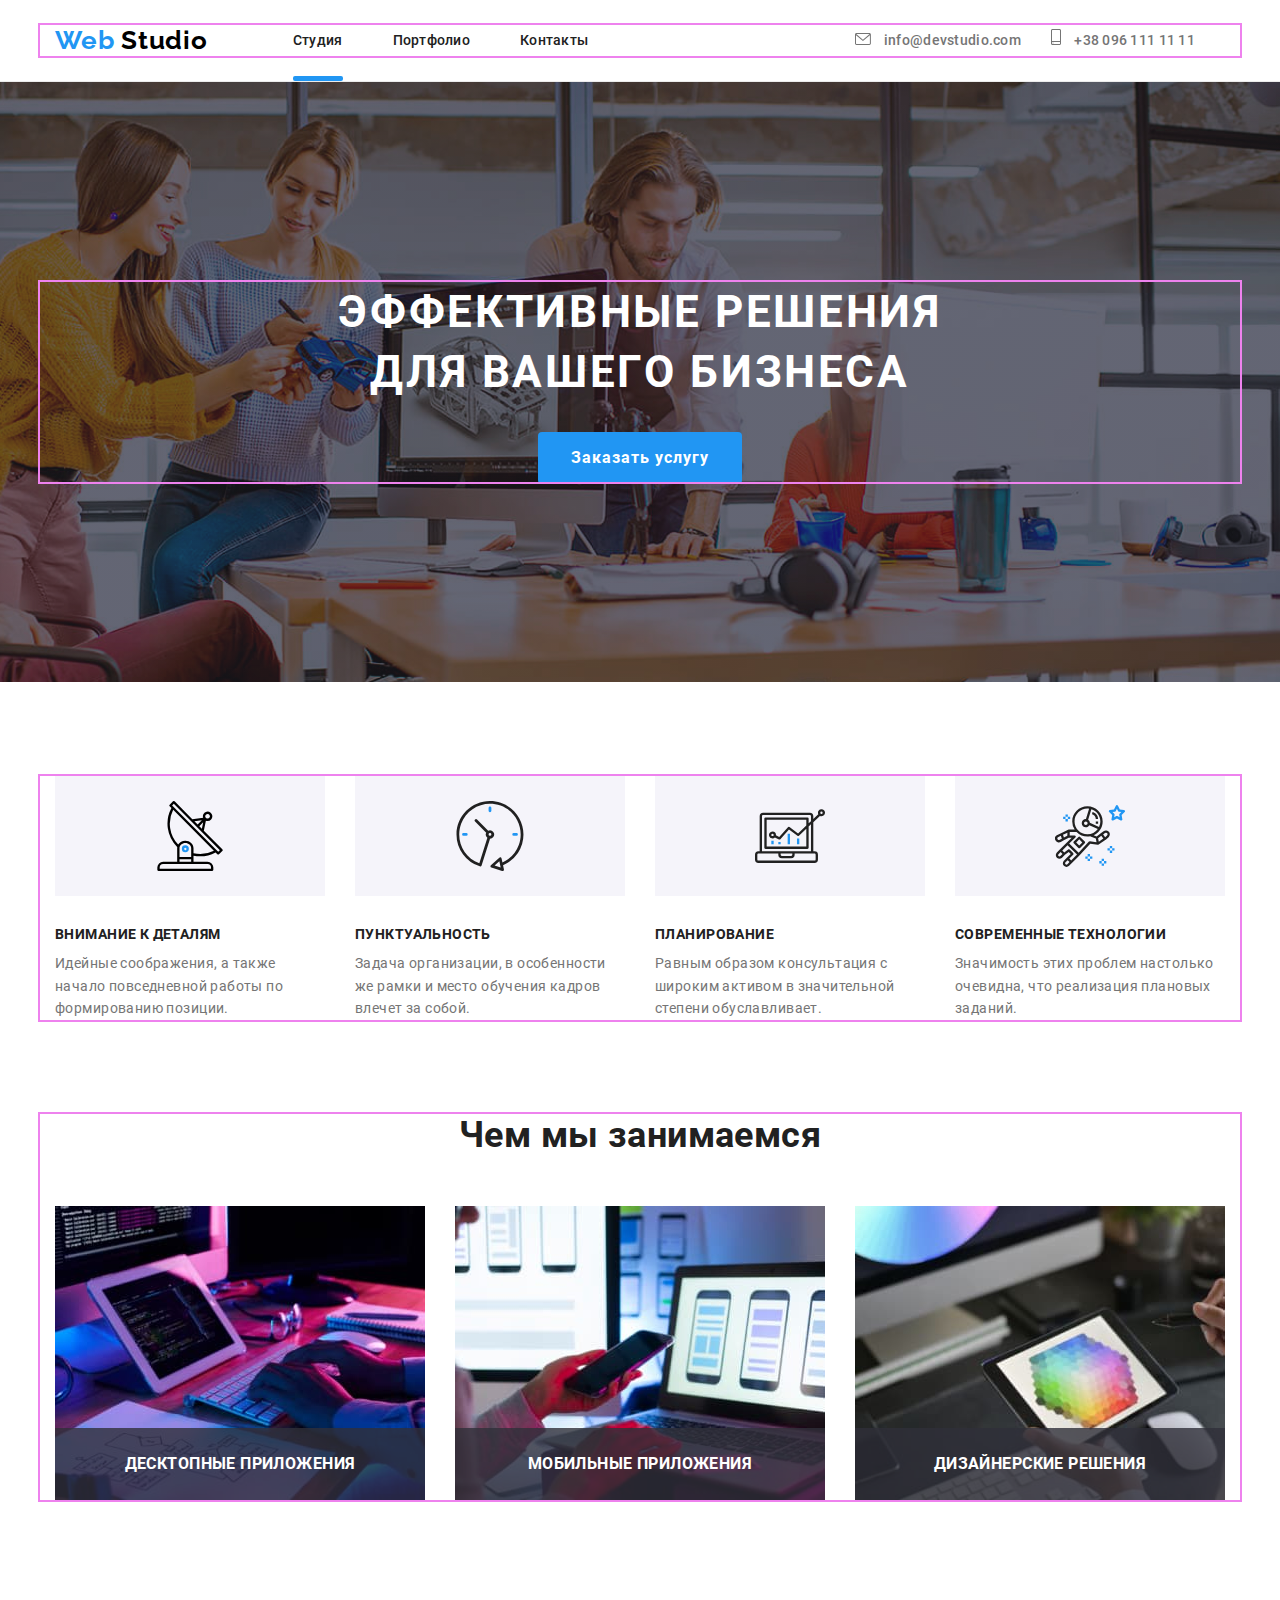
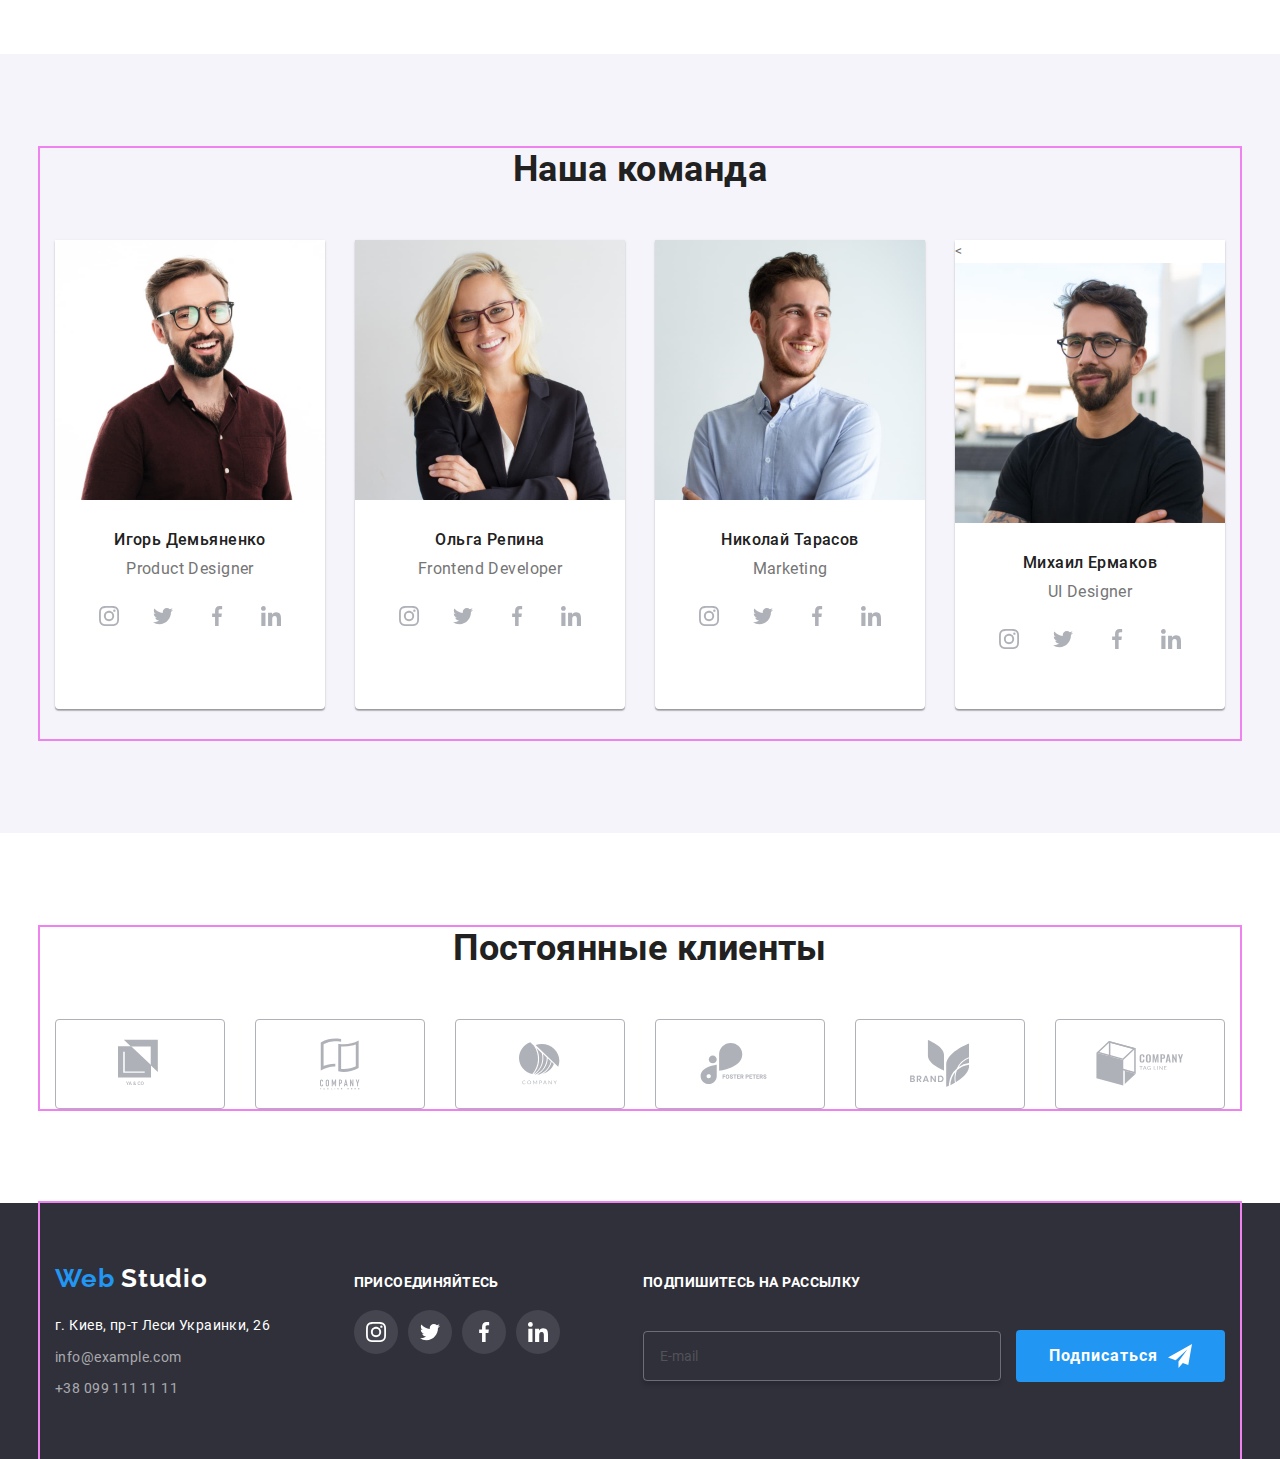
==== commit ae036939: "дз-8" ====
--- a/index.html
+++ b/index.html
@@ -141,30 +141,45 @@
           <h2 class="h2-title">Чем мы занимаемся</h2>
           <ul class="unmark about-us-list">
             <li class="about-us-item">
-              <img
-                src="./images/img_box_01.jpg"
+              <picture>
+                <source srcset="./images/aboutus/img_box_01.jpg 1x, ./images/aboutus/img_box_01@2x.jpg 2x"
+                media="(min-width: 1200px)" />
+                
+                <img
+                src="./images/aboutus/img_box_01.jpg"
                 width="370"
                 height="294"
                 alt="Десктопные приложения"
               />
+              </picture>
               <h3 class="h3-title-working">Десктопные приложения</h3>
             </li>
             <li class="about-us-item">
-              <img
-                src="./images/img_box_02.jpg"
+              <picture>
+                <source srcset="./images/aboutus/img_box_02.jpg 1x, ./images/aboutus/img_box_02@2x.jpg 2x"
+                media="(min-width: 1200px)" />
+                
+                <img
+                src="./images/aboutus/img_box_01.jpg"
                 width="370"
                 height="294"
                 alt="Мобильные приложения"
               />
+              </picture>
               <h3 class="h3-title-working">Мобильные приложения</h3>
             </li>
             <li class="about-us-item">
-              <img
-                src="./images/img_box_03.jpg"
+              <picture>
+                <source srcset="./images/aboutus/img_box_03.jpg 1x, ./images/aboutus/img_box_03@2x.jpg 2x"
+                media="(min-width: 1200px)" />
+                
+                <img
+                src="./images/aboutus/img_box_01.jpg"
                 width="370"
                 height="294"
                 alt="Дизайнерские решения"
               />
+              </picture>
               <h3 class="h3-title-working">Дизайнерские решения</h3>
             </li>
           </ul>
--- a/css/main.min.css
+++ b/css/main.min.css
@@ -1,2 +1,2 @@
-/*! modern-normalize v0.7.0 | MIT License | https://github.com/sindresorhus/modern-normalize */*,*::before,*::after{-webkit-box-sizing:border-box;box-sizing:border-box}:root{-moz-tab-size:4;-o-tab-size:4;tab-size:4}html{line-height:1.15;-webkit-text-size-adjust:100%}body{margin:0}body{font-family:system-ui,-apple-system,"Segoe UI",Roboto,Helvetica,Arial,sans-serif,"Apple Color Emoji","Segoe UI Emoji"}hr{height:0}abbr[title]{-webkit-text-decoration:underline dotted;text-decoration:underline dotted}b,strong{font-weight:bolder}code,kbd,samp,pre{font-family:ui-monospace, SFMono-Regular, Consolas, 'Liberation Mono', Menlo, monospace;font-size:1em}small{font-size:80%}sub,sup{font-size:75%;line-height:0;position:relative;vertical-align:baseline}sub{bottom:-0.25em}sup{top:-0.5em}button,input,optgroup,select,textarea{font-family:inherit;font-size:100%;line-height:1.15;margin:0}button,select{text-transform:none}button,[type='button'],[type='reset'],[type='submit']{-webkit-appearance:button}button::-moz-focus-inner,[type='button']::-moz-focus-inner,[type='reset']::-moz-focus-inner,[type='submit']::-moz-focus-inner{border-style:none;padding:0}button:-moz-focusring,[type='button']:-moz-focusring,[type='reset']:-moz-focusring,[type='submit']:-moz-focusring{outline:1px dotted ButtonText}legend{padding:0}progress{vertical-align:baseline}[type='number']::-webkit-inner-spin-button,[type='number']::-webkit-outer-spin-button{height:auto}[type='search']{-webkit-appearance:textfield;outline-offset:-2px}[type='search']::-webkit-search-decoration{-webkit-appearance:none}::-webkit-file-upload-button{-webkit-appearance:button;font:inherit}summary{display:list-item}@font-face{font-family:'Roboto';font-style:normal;font-weight:400;src:local("Roboto"),local("Roboto-Regular"),url("../fonts/roboto-v20-latin_cyrillic-regular.woff2") format("woff2"),url("../fonts/roboto-v20-latin_cyrillic-regular.woff") format("woff")}@font-face{font-family:'Roboto';font-style:normal;font-weight:500;src:local("Roboto Medium"),local("Roboto-Medium"),url("../fonts/roboto-v20-latin_cyrillic-500.woff2") format("woff2"),url("../fonts/roboto-v20-latin_cyrillic-500.woff") format("woff")}@font-face{font-family:'Roboto';font-style:normal;font-weight:700;src:local("Roboto Bold"),local("Roboto-Bold"),url("../fonts/roboto-v20-latin_cyrillic-700.woff2") format("woff2"),url("../fonts/roboto-v20-latin_cyrillic-700.woff") format("woff")}@font-face{font-family:'Raleway';font-style:normal;font-weight:400;src:local(""),url("../fonts/raleway-v17-latin_cyrillic-regular.woff2") format("woff2"),url("../fonts/raleway-v17-latin_cyrillic-regular.woff") format("woff")}@font-face{font-family:'Raleway';font-style:normal;font-weight:700;src:local(""),url("../fonts/raleway-v17-latin_cyrillic-700.woff2") format("woff2"),url("../fonts/raleway-v17-latin_cyrillic-700.woff") format("woff")}body{font-family:"Roboto", sans-serif;font-style:normal;font-weight:normal;font-size:14px;line-height:1.625;letter-spacing:0.03em;color:#757575;background:#fff}.container{width:100%;padding-left:15px;padding-right:15px;margin-left:auto;margin-right:auto;outline:2px solid red}@media (min-width: 480px){.container{width:480px;outline:2px solid yellow}}@media (min-width: 768px){.container{width:768px;outline:2px solid green}}@media (min-width: 1200px){.container{width:1200px;outline:2px solid violet}}img{display:block;max-width:100%;height:auto;margin-left:auto;margin-right:auto}.unmark{list-style:none;padding:0;margin:0}@media (min-width: 768px){.flexbox{display:-webkit-box;display:-ms-flexbox;display:flex;-webkit-box-pack:end;-ms-flex-pack:end;justify-content:flex-end;-webkit-box-align:center;-ms-flex-align:center;align-items:center}}.section{padding-top:60px;padding-bottom:60px}@media (min-width: 1200px){.section{padding-top:94px;padding-bottom:94px}}.button-main{font-weight:bold;font-size:16px;line-height:1.875;display:inline-block;-webkit-box-align:center;-ms-flex-align:center;align-items:center;text-align:center;letter-spacing:0.06em;color:#fff;background:#2196f3;border:1px solid transparent;border-radius:4px;min-width:200px;padding:10px 32px;-webkit-transition:background-color 250ms cubic-bezier(0.4, 0, 0.2, 1),color 250ms cubic-bezier(0.4, 0, 0.2, 1);transition:background-color 250ms cubic-bezier(0.4, 0, 0.2, 1),color 250ms cubic-bezier(0.4, 0, 0.2, 1)}.button-main:hover,.button-main:focus{background:#fff;color:#2196f3}.button-portfolio{padding:6px 22px;font-weight:500;font-size:16px;line-height:1.625;text-align:center;color:#212121;background-color:#f5f4fa;border:none;border-radius:4px;-webkit-transition:background-color 250ms cubic-bezier(0.4, 0, 0.2, 1),color 250ms cubic-bezier(0.4, 0, 0.2, 1);transition:background-color 250ms cubic-bezier(0.4, 0, 0.2, 1),color 250ms cubic-bezier(0.4, 0, 0.2, 1)}@media screen and (max-width: 767px){.button-portfolio{margin-bottom:15px}}.button-portfolio:hover,.button-portfolio:focus{color:#fff;background-color:#2196f3;-webkit-box-shadow:0px 3px 1px rgba(0,0,0,0.1),0px 1px 2px rgba(0,0,0,0.08),0px 2px 2px rgba(0,0,0,0.12);box-shadow:0px 3px 1px rgba(0,0,0,0.1),0px 1px 2px rgba(0,0,0,0.08),0px 2px 2px rgba(0,0,0,0.12);border-radius:4px}.footer-subscribe-button{margin-top:20px;font-weight:bold;font-size:16px;line-height:1.875;display:-webkit-inline-box;display:-ms-inline-flexbox;display:inline-flex;-webkit-box-align:center;-ms-flex-align:center;align-items:center;text-align:center;letter-spacing:0.06em;color:#fff;background:#2196f3;border:1px solid transparent;border-radius:4px;min-width:200px;padding:10px 32px;-webkit-transition:background-color 250ms cubic-bezier(0.4, 0, 0.2, 1),color 250ms cubic-bezier(0.4, 0, 0.2, 1);transition:background-color 250ms cubic-bezier(0.4, 0, 0.2, 1),color 250ms cubic-bezier(0.4, 0, 0.2, 1)}.footer-subscribe-button::after{content:"";display:inline-block;margin-left:10px;width:24px;height:24px;background-image:url(../images/icon-send.svg)}button.close{position:absolute;top:8px;right:8px;width:30px;height:30px;background-color:#fff;border:1px solid rgba(0,0,0,0.1);border-radius:50%;display:-webkit-inline-box;display:-ms-inline-flexbox;display:inline-flex;-webkit-box-pack:center;-ms-flex-pack:center;justify-content:center;-webkit-box-align:center;-ms-flex-align:center;align-items:center;cursor:pointer}button.close:hover .close-icon,button.close:focus .close-icon{fill:#2196f3}.button-form{font-weight:bold;font-size:16px;line-height:1.875;display:inline-block;-webkit-box-align:center;-ms-flex-align:center;align-items:center;text-align:center;letter-spacing:0.06em;color:#fff;background:#2196f3;border:1px solid transparent;border-radius:4px;min-width:200px;padding:10px;-webkit-box-shadow:0px 4px 4px rgba(0,0,0,0.15);box-shadow:0px 4px 4px rgba(0,0,0,0.15)}.center-button{text-align:center}.logo{font-family:"Raleway", sans-serif;font-style:normal;font-weight:bold;font-size:24px;line-height:1.166;letter-spacing:0.03em;color:#2196f3;text-decoration:none}@media (min-width: 1200px){.logo{font-size:26px;line-height:1.192}}.logo-span-black{color:#000000;margin-right:85px}.logo-span-white{color:#fff}.logo-footer-position{display:block;margin-bottom:20px}.logo-mobile-enable{display:block}@media (min-width: 768px){.logo-mobile-enable{display:none}}.navigation{display:-webkit-box;display:-ms-flexbox;display:flex;-webkit-box-align:center;-ms-flex-align:center;align-items:center;margin-right:auto}.menu-list{display:-webkit-box;display:-ms-flexbox;display:flex}.menu-item:not(:last-child){margin-right:50px}.menu-link{font-weight:500;line-height:1.143;letter-spacing:0.02em;color:#212121;text-decoration:none;-webkit-transition:color 250ms cubic-bezier(0.4, 0, 0.2, 1);transition:color 250ms cubic-bezier(0.4, 0, 0.2, 1)}.menu-link:hover,.menu-link:focus{color:#2196f3}.menu-link-active{position:relative}.menu-link-active::after{content:"";display:block;width:100%;height:5px;background-color:#2196f3;border-radius:2px;position:absolute;left:0;bottom:0;top:44px}.social-icons-list{display:-webkit-box;display:-ms-flexbox;display:flex;padding-bottom:24px;-webkit-box-pack:center;-ms-flex-pack:center;justify-content:center}.social-icons-item:not(:last-child){margin-right:10px}.social-icons-link{display:-webkit-inline-box;display:-ms-inline-flexbox;display:inline-flex;-webkit-box-align:center;-ms-flex-align:center;align-items:center;-webkit-box-pack:center;-ms-flex-pack:center;justify-content:center;border-radius:50%;width:44px;height:44px;-webkit-transition:background-color 250ms cubic-bezier(0.4, 0, 0.2, 1),fill 250ms cubic-bezier(0.4, 0, 0.2, 1);transition:background-color 250ms cubic-bezier(0.4, 0, 0.2, 1),fill 250ms cubic-bezier(0.4, 0, 0.2, 1)}.social-icons-link:hover,.social-icons-link:focus{background-color:#2196f3}.social-icons-link:hover .social-icon,.social-icons-link:focus .social-icon{fill:#fff}.social-icon{fill:#afb1b8}.social-list{display:-webkit-box;display:-ms-flexbox;display:flex;padding-bottom:24px;-webkit-box-pack:center;-ms-flex-pack:center;justify-content:center}.social-item:not(:last-child){margin-right:10px}.social-icons-list-footer{display:-webkit-box;display:-ms-flexbox;display:flex;-webkit-box-pack:center;-ms-flex-pack:center;justify-content:center}.social-icons-item-footer:not(:last-child){margin-right:10px}.social-icons-link-footer{display:-webkit-inline-box;display:-ms-inline-flexbox;display:inline-flex;-webkit-box-align:center;-ms-flex-align:center;align-items:center;-webkit-box-pack:center;-ms-flex-pack:center;justify-content:center;border-radius:50%;width:44px;height:44px;background:rgba(255,255,255,0.1);-webkit-transition:fill 250ms cubic-bezier(0.4, 0, 0.2, 1);transition:fill 250ms cubic-bezier(0.4, 0, 0.2, 1);-webkit-transition:background-color 250ms cubic-bezier(0.4, 0, 0.2, 1);transition:background-color 250ms cubic-bezier(0.4, 0, 0.2, 1)}.social-icons-link-footer:hover,.social-icons-link-footer:focus{background-color:#2196f3}.social-icons-link-footer:hover .social-icon,.social-icons-link-footer:focus .social-icon{fill:#fff}.social-icon-footer{fill:#fff}.social-list-footer{display:-webkit-box;display:-ms-flexbox;display:flex}.social-item-footer:not(:last-child){margin-right:10px}.backdrop{position:fixed;top:0;left:0;width:100%;height:100%;background-color:rgba(0,0,0,0.2);opacity:1;-webkit-transition:opacity 250ms cubic-bezier(0.4, 0, 0.2, 1);transition:opacity 250ms cubic-bezier(0.4, 0, 0.2, 1)}.backdrop.is-hidden{opacity:0;pointer-events:none}.backdrop.is-hidden .modal{-webkit-transform:translate(-50%, -50%) scale(0.1);transform:translate(-50%, -50%) scale(0.1)}.overlay{position:absolute;top:0;left:0;-webkit-transform:translateY(100%);transform:translateY(100%);-webkit-transition:-webkit-transform 250ms cubic-bezier(0.4, 0, 0.2, 1);transition:-webkit-transform 250ms cubic-bezier(0.4, 0, 0.2, 1);transition:transform 250ms cubic-bezier(0.4, 0, 0.2, 1);transition:transform 250ms cubic-bezier(0.4, 0, 0.2, 1), -webkit-transform 250ms cubic-bezier(0.4, 0, 0.2, 1)}.close-icon{-webkit-transition:fill 250ms cubic-bezier(0.4, 0, 0.2, 1);transition:fill 250ms cubic-bezier(0.4, 0, 0.2, 1)}.modal{padding:40px;position:absolute;width:528px;height:581px;background-color:white;top:50%;left:50%;-webkit-transform:translate(-50%, -50%) scale(1);transform:translate(-50%, -50%) scale(1);-webkit-box-shadow:0px 1px 3px rgba(0,0,0,0.12),0px 1px 1px rgba(0,0,0,0.14),0px 2px 1px rgba(0,0,0,0.2);box-shadow:0px 1px 3px rgba(0,0,0,0.12),0px 1px 1px rgba(0,0,0,0.14),0px 2px 1px rgba(0,0,0,0.2);border-radius:4px;-webkit-transition:-webkit-transform 250ms cubic-bezier(0.4, 0, 0.2, 1);transition:-webkit-transform 250ms cubic-bezier(0.4, 0, 0.2, 1);transition:transform 250ms cubic-bezier(0.4, 0, 0.2, 1);transition:transform 250ms cubic-bezier(0.4, 0, 0.2, 1), -webkit-transform 250ms cubic-bezier(0.4, 0, 0.2, 1)}.form{position:relative;display:block;margin-bottom:10px;font-weight:400;font-size:12px;line-height:1.167;letter-spacing:0.01em}.modal-text{display:block;margin-bottom:30px;text-align:center;font-weight:700;font-size:20px;line-height:1.15;letter-spacing:0.03em;color:#212121}.form-box{position:relative;margin-top:4px}.form-label{margin-bottom:10px;display:block;font-weight:400;font-size:12px;line-height:1.167;letter-spacing:0.01em}.form-input,.comment{padding-left:42px;width:100%;height:40px;border:1px solid rgba(33,33,33,0.2);border-radius:4px;outline:none}.form-input:focus,.comment:focus{outline:none;border-color:#2196f3}.form-input:focus+.form-icon{fill:#2196f3}.form-icon{position:absolute;top:50%;left:12px;-webkit-transform:translateY(-50%);transform:translateY(-50%)}.comment{resize:none;width:100%;height:120px;margin-top:4px;padding:12px 16px}::-webkit-input-placeholder{color:rgba(117,117,117,0.5)}:-ms-input-placeholder{color:rgba(117,117,117,0.5)}::-ms-input-placeholder{color:rgba(117,117,117,0.5)}::placeholder{color:rgba(117,117,117,0.5)}.policy-label{display:-webkit-box;display:-ms-flexbox;display:flex;-webkit-box-pack:center;-ms-flex-pack:center;justify-content:center;-webkit-box-align:center;-ms-flex-align:center;align-items:center;margin-top:20px;margin-bottom:30px}.check-icon{display:inline-block;width:16px;height:15px;margin-right:7px;border:2px solid #151515;border-radius:2px;-webkit-transition:background-color 250ms cubic-bezier(0.4, 0, 0.2, 1);transition:background-color 250ms cubic-bezier(0.4, 0, 0.2, 1)}.checkbox-policy{-webkit-appearance:none;-moz-appearance:none;appearance:none}.checkbox-policy:checked+.check-icon{border-color:#2196f3;background-color:#2196f3;background-image:url(../images/icon-check.svg);background-size:contain;background-origin:border-box}.policy{font-weight:400;font-size:14px;line-height:1.714;letter-spacing:0.03em}.hero{display:-webkit-box;display:-ms-flexbox;display:flex;text-align:center;padding-top:118px;padding-bottom:118px;background:#2f303a;background-image:-webkit-gradient(linear, left top, left bottom, from(rgba(47,48,58,0.4)), to(rgba(47,48,58,0.4))),url(../images/background/img-hero-background-480.jpg);background-image:linear-gradient(rgba(47,48,58,0.4), rgba(47,48,58,0.4)),url(../images/background/img-hero-background-480.jpg);max-width:480px;height:400px;background-repeat:no-repeat;background-position:top left, top right, center;margin-left:auto;margin-right:auto}@media screen and (min-device-pixel-ratio: 2), screen and (-webkit-min-device-pixel-ratio: 2), screen and (min-resolution: 192dpi), screen and (min-resolution: 2dppx){.hero{background-image:-webkit-gradient(linear, left top, left bottom, from(rgba(47,48,58,0.4)), to(rgba(47,48,58,0.4))),url(../images/background/img-hero-background-480@2x.jpg);background-image:linear-gradient(rgba(47,48,58,0.4), rgba(47,48,58,0.4)),url(../images/background/img-hero-background-480@2x.jpg);max-width:480px;height:400px}}@media (min-width: 768px){.hero{background-image:-webkit-gradient(linear, left top, left bottom, from(rgba(47,48,58,0.4)), to(rgba(47,48,58,0.4))),url(../images/background/img-hero-background-768.jpg);background-image:linear-gradient(rgba(47,48,58,0.4), rgba(47,48,58,0.4)),url(../images/background/img-hero-background-768.jpg);max-width:768px;height:400px}}@media screen and (min-width: 768px) and (min-device-pixel-ratio: 2), screen and (min-width: 768px) and (-webkit-min-device-pixel-ratio: 2), screen and (min-width: 768px) and (min-resolution: 192dpi), screen and (min-width: 768px) and (min-resolution: 2dppx){.hero{background-image:-webkit-gradient(linear, left top, left bottom, from(rgba(47,48,58,0.4)), to(rgba(47,48,58,0.4))),url(../images/background/img-hero-background-768@2x.jpg);background-image:linear-gradient(rgba(47,48,58,0.4), rgba(47,48,58,0.4)),url(../images/background/img-hero-background-768@2x.jpg);max-width:768px;height:400px}}@media (min-width: 1200px){.hero{background-image:-webkit-gradient(linear, left top, left bottom, from(rgba(47,48,58,0.4)), to(rgba(47,48,58,0.4))),url(../images/background/img-hero-background-1200.jpg);background-image:linear-gradient(rgba(47,48,58,0.4), rgba(47,48,58,0.4)),url(../images/background/img-hero-background-1200.jpg);max-width:1600px;height:600px;padding-top:200px;padding-bottom:200px}}@media screen and (min-width: 1200px) and (min-device-pixel-ratio: 2), screen and (min-width: 1200px) and (-webkit-min-device-pixel-ratio: 2), screen and (min-width: 1200px) and (min-resolution: 192dpi), screen and (min-width: 1200px) and (min-resolution: 2dppx){.hero{background-image:-webkit-gradient(linear, left top, left bottom, from(rgba(47,48,58,0.4)), to(rgba(47,48,58,0.4))),url(../images/background/img-hero-background-1200@2x.jpg);background-image:linear-gradient(rgba(47,48,58,0.4), rgba(47,48,58,0.4)),url(../images/background/img-hero-background-1200@2x.jpg);max-width:1600px;height:600px}}.page-title{font-family:"Roboto", sans-serif;font-style:normal;font-weight:900;font-size:26px;line-height:1.615;text-align:center;letter-spacing:0.06em;text-transform:uppercase;color:#fff;margin-top:0;margin-bottom:30}@media (min-width: 1200px){.page-title{font-size:44px;line-height:1.364}}.header-hide{display:none}@media (min-width: 768px){.header-hide{display:-webkit-box;display:-ms-flexbox;display:flex}}.page-header{padding:25px 0}.contacts-link{font-weight:500;font-size:14px;line-height:1.143;letter-spacing:0.02em;color:#757575;text-decoration:none;-webkit-transition:color 250ms cubic-bezier(0.4, 0, 0.2, 1);transition:color 250ms cubic-bezier(0.4, 0, 0.2, 1)}.contacts-link:hover,.contacts-link:focus{color:#2196f3}.mail-link-header{margin-right:30px}@media screen and (min-width: 768px) and (max-width: 1199px){.mail-link-header{margin-right:0px}}.icon-header{-webkit-box-align:end;-ms-flex-align:end;align-items:flex-end;margin-right:10px;fill:currentColor}.header-contacts{display:-webkit-box;display:-ms-flexbox;display:flex}@media screen and (min-width: 768px) and (max-width: 1199px){.header-contacts{display:block}}.section-futures{padding-top:94px;padding-bottom:0}.h2-title{margin-top:0;margin-bottom:30px;font-weight:bold;font-size:36px;line-height:1.167;text-align:center;color:#212121}@media (min-width: 1200px){.h2-title{margin-bottom:50px}}.h3-title-features{margin-top:30px;margin-bottom:10px;font-size:14px;font-weight:bold;line-height:1.143;text-transform:uppercase;color:#212121}.p-title-features{margin-top:0;margin-bottom:0}@media (min-width: 768px){.futures-list{display:-webkit-box;display:-ms-flexbox;display:flex;-ms-flex-wrap:wrap;flex-wrap:wrap}}@media (min-width: 1200px){.futures-list{display:-webkit-box;display:-ms-flexbox;display:flex;-ms-flex-wrap:nowrap;flex-wrap:nowrap}}@media screen and (max-width: 767px){.futures-item:not(:last-child){margin-bottom:30px}}@media screen and (min-width: 768px) and (max-width: 1199px){.futures-item{width:calc((100% - 30px) / 2);margin-right:30px;margin-bottom:30px}.futures-item:nth-child(2n){margin-right:0px}.futures-item:nth-last-child(-n+2){margin-bottom:0px}}@media (min-width: 1200px){.futures-item{width:calc((100% - 30px * 3) / 4);margin-right:30px;margin-bottom:0}}.futures-icon{height:120px;background-color:#f5f4fa;text-align:center;padding:25px}@media (min-width: 768px){.futures-icon{padding:25px 100px}}@media (min-width: 1200px){.futures-icon{padding:25px 100px}}.about-us{display:none}@media (min-width: 1200px){.about-us{display:block}}.about-us-list{display:-webkit-box;display:-ms-flexbox;display:flex}.about-us-item{width:calc((100% - 30px * 2) / 3);margin-right:30px;position:relative}.h3-title-working{margin-top:0;margin-bottom:0;padding-top:27px;padding-bottom:27px;font-weight:700;line-height:1.143;text-align:center;text-transform:uppercase;color:#fff;position:absolute;bottom:0;background-color:rgba(47,48,58,0.8);width:100%}.h3-title-team{margin-top:30px;margin-bottom:10px;font-weight:500;font-size:16px;line-height:1.188;text-align:center;color:#212121}.team-box{background:#f5f4fa}@media (min-width: 1200px){.team-box{margin-top:60px}}.p-title-team{margin-top:0;margin-bottom:16px;font-size:16px;line-height:1.188;text-align:center}@media (min-width: 768px){.team-list{display:-webkit-box;display:-ms-flexbox;display:flex;-ms-flex-wrap:wrap;flex-wrap:wrap}}.team-item{margin-bottom:30px;width:100%;margin-right:30px;padding-bottom:24px;background-color:#fff;-webkit-box-shadow:0px 1px 3px rgba(0,0,0,0.12),0px 1px 1px rgba(0,0,0,0.14),0px 2px 1px rgba(0,0,0,0.2);box-shadow:0px 1px 3px rgba(0,0,0,0.12),0px 1px 1px rgba(0,0,0,0.14),0px 2px 1px rgba(0,0,0,0.2);border-radius:0px 0px 4px 4px}@media screen and (min-width: 768px) and (max-width: 1199px){.team-item{width:calc((100% - 30px) / 2)}.team-item:nth-child(2n){margin-right:0}.team-item:nth-last-child(-n+2){margin-bottom:60px}}@media (min-width: 1200px){.team-item{width:calc((100% - 30px * 3) / 4)}.team-item:nth-child(4n){margin-right:0}}.clients-list{display:-webkit-box;display:-ms-flexbox;display:flex;-ms-flex-wrap:wrap;flex-wrap:wrap}.clients-item{text-align:center}@media screen and (max-width: 767px){.clients-item{width:calc((100% - 30px) / 2);margin-right:30px;margin-bottom:30px}.clients-item:nth-child(2n){margin-right:0}.clients-item:nth-last-child(-n+2){margin-bottom:0px}}@media screen and (min-width: 768px) and (max-width: 1199px){.clients-item{width:calc((100% - 30px * 2) / 3);margin-right:30px;margin-bottom:30px}.clients-item:nth-child(3n){margin-right:0}.clients-item:nth-last-child(-n+3){margin-bottom:0px}}@media (min-width: 1200px){.clients-item{width:calc((100% - 30px * 5) / 6);margin-right:30px}.clients-item:nth-child(6n){margin-right:0}}.clients-link{display:-webkit-inline-box;display:-ms-inline-flexbox;display:inline-flex;-webkit-box-pack:center;-ms-flex-pack:center;justify-content:center;-webkit-box-align:center;-ms-flex-align:center;align-items:center;width:100%;height:90px;border:1px solid #afb1b8;border-radius:4px;-webkit-transition:border 250ms cubic-bezier(0.4, 0, 0.2, 1);transition:border 250ms cubic-bezier(0.4, 0, 0.2, 1)}.clients-link:hover,.clients-link:focus{border:1px solid #2196f3}.clients-link:hover .clients-icon,.clients-link:focus .clients-icon{fill:#2196f3}.clients-icon{fill:#afb1b8;-webkit-transition:fill 250ms cubic-bezier(0.4, 0, 0.2, 1);transition:fill 250ms cubic-bezier(0.4, 0, 0.2, 1)}.b-footer{display:block;margin-bottom:20px;font-weight:bold;font-size:14px;line-height:1.143;letter-spacing:0.03em;text-transform:uppercase;color:#fff}.footer-bg{background:#2f303a}.footer-box{display:block;-ms-flex-wrap:wrap;flex-wrap:wrap;text-align:center;-ms-flex-pack:distribute;justify-content:space-around;padding-top:60px;padding-bottom:60px}@media (min-width: 768px){.footer-box{display:-webkit-box;display:-ms-flexbox;display:flex;-ms-flex-pack:distribute;justify-content:space-around;-webkit-box-align:baseline;-ms-flex-align:baseline;align-items:baseline;padding-top:60px;padding-bottom:60px}}@media (min-width: 1200px){.footer-box{display:-webkit-box;display:-ms-flexbox;display:flex;text-align:start;-webkit-box-pack:justify;-ms-flex-pack:justify;justify-content:space-between;-webkit-box-align:baseline;-ms-flex-align:baseline;align-items:baseline;padding-top:60px;padding-bottom:60px}}@media screen and (max-width: 767px){.footer-item-2{margin-top:60px}}.footer-subscribe{display:block;margin-top:60px}@media screen and (min-width: 768px) and (max-width: 1199px){.footer-subscribe{-ms-flex-preferred-size:450px;flex-basis:450px}}@media screen and (min-width: 1200px){.footer-subscribe{margin-top:0px}}.footer-subscribe-form{display:block}.footer-subscribe-input{width:100%;height:50px;padding-left:16px;margin-right:12px;border:1px solid rgba(255,255,255,0.3);-webkit-box-shadow:0px 4px 4px rgba(0,0,0,0.15);box-shadow:0px 4px 4px rgba(0,0,0,0.15);border-radius:4px;background-color:inherit;-webkit-transition:border-color 250ms cubic-bezier(0.4, 0, 0.2, 1);transition:border-color 250ms cubic-bezier(0.4, 0, 0.2, 1)}@media (min-width: 768px){.footer-subscribe-input{width:100%}}@media (min-width: 1200px){.footer-subscribe-input{width:358px}}.footer-subscribe-input:focus{outline:none;color:#fff;border-color:#fff}.address-list{font-style:normal}.address-item:not(:last-child){margin-bottom:8px}.contacts-link-footer{line-height:1, 714;color:rgba(255,255,255,0.6);text-decoration:none;-webkit-transition:color 250ms cubic-bezier(0.4, 0, 0.2, 1);transition:color 250ms cubic-bezier(0.4, 0, 0.2, 1)}.contacts-link-footer:hover,.contacts-link-footer:focus{color:#2196f3}.address-link-footer{line-height:1.714;color:#fff;text-decoration:none;-webkit-transition:color 250ms cubic-bezier(0.4, 0, 0.2, 1);transition:color 250ms cubic-bezier(0.4, 0, 0.2, 1)}.address-link-footer:hover,.address-link-footer:focus{color:#2196f3}.h2-portfolio{margin-top:0;margin-bottom:4px;font-weight:bold;font-size:18px;line-height:2x;letter-spacing:0.06em;color:#212121}.p-portfolio-short{margin-top:0;margin-bottom:0;font-size:16px;line-height:1.875;color:#757575}.p-portfolio-long{font-weight:400;font-size:18px;line-height:1.556;color:#fff;margin:0;letter-spacing:0.03em;padding:65px 24px;background-color:rgba(33,150,243,0.9)}.portfolio-link{text-decoration:none}.portfolio-link:hover,.portfolio-link:focus{color:#2196f3}.portfolio-link:hover .overlay,.portfolio-link:focus .overlay{-webkit-transform:translateY(0);transform:translateY(0)}.produkt-thumb{position:relative;overflow:hidden}.portfolio-list-work{display:-webkit-box;display:-ms-flexbox;display:flex;-ms-flex-wrap:wrap;flex-wrap:wrap}@media screen and (min-width: 768px) and (max-width: 1199px){.portfolio-item-work{width:calc((100% - 30px) / 2);margin-right:30px;margin-bottom:30px}.portfolio-item-work:nth-child(2n){margin-right:0}.portfolio-item-work:nth-last-child(-n+1){margin-bottom:0}}@media screen and (min-width: 1200px){.portfolio-item-work{width:calc((100% - 30px * 2) / 3);margin-right:30px;margin-bottom:30px}.portfolio-item-work:nth-child(3n){margin-right:0}.portfolio-item-work:nth-last-child(-n+3){margin-bottom:0}}.portfolio-item-work:hover,.portfolio-item-work:focus{-webkit-box-shadow:0px 1px 1px rgba(0,0,0,0.12),0px 4px 4px rgba(0,0,0,0.06),1px 4px 6px rgba(0,0,0,0.16);box-shadow:0px 1px 1px rgba(0,0,0,0.12),0px 4px 4px rgba(0,0,0,0.06),1px 4px 6px rgba(0,0,0,0.16)}.portfolio-descript{padding-top:20px;padding-bottom:20px;padding-left:24px;padding-right:24px}.portfolio-filter-list{display:-webkit-box;display:-ms-flexbox;display:flex;-ms-flex-wrap:wrap;flex-wrap:wrap;-webkit-box-pack:center;-ms-flex-pack:center;justify-content:center;margin-bottom:50px}@media screen and (max-width: 767px){.portfolio-filter-list{-webkit-box-pack:start;-ms-flex-pack:start;justify-content:start}}.portfolio-filter-item:not(:last-child){margin-right:8px}
+/*! modern-normalize v0.7.0 | MIT License | https://github.com/sindresorhus/modern-normalize */*,*::before,*::after{-webkit-box-sizing:border-box;box-sizing:border-box}:root{-moz-tab-size:4;-o-tab-size:4;tab-size:4}html{line-height:1.15;-webkit-text-size-adjust:100%}body{margin:0}body{font-family:system-ui,-apple-system,"Segoe UI",Roboto,Helvetica,Arial,sans-serif,"Apple Color Emoji","Segoe UI Emoji"}hr{height:0}abbr[title]{-webkit-text-decoration:underline dotted;text-decoration:underline dotted}b,strong{font-weight:bolder}code,kbd,samp,pre{font-family:ui-monospace, SFMono-Regular, Consolas, 'Liberation Mono', Menlo, monospace;font-size:1em}small{font-size:80%}sub,sup{font-size:75%;line-height:0;position:relative;vertical-align:baseline}sub{bottom:-0.25em}sup{top:-0.5em}button,input,optgroup,select,textarea{font-family:inherit;font-size:100%;line-height:1.15;margin:0}button,select{text-transform:none}button,[type='button'],[type='reset'],[type='submit']{-webkit-appearance:button}button::-moz-focus-inner,[type='button']::-moz-focus-inner,[type='reset']::-moz-focus-inner,[type='submit']::-moz-focus-inner{border-style:none;padding:0}button:-moz-focusring,[type='button']:-moz-focusring,[type='reset']:-moz-focusring,[type='submit']:-moz-focusring{outline:1px dotted ButtonText}legend{padding:0}progress{vertical-align:baseline}[type='number']::-webkit-inner-spin-button,[type='number']::-webkit-outer-spin-button{height:auto}[type='search']{-webkit-appearance:textfield;outline-offset:-2px}[type='search']::-webkit-search-decoration{-webkit-appearance:none}::-webkit-file-upload-button{-webkit-appearance:button;font:inherit}summary{display:list-item}@font-face{font-family:'Roboto';font-style:normal;font-weight:400;src:local("Roboto"),local("Roboto-Regular"),url("../fonts/roboto-v20-latin_cyrillic-regular.woff2") format("woff2"),url("../fonts/roboto-v20-latin_cyrillic-regular.woff") format("woff")}@font-face{font-family:'Roboto';font-style:normal;font-weight:500;src:local("Roboto Medium"),local("Roboto-Medium"),url("../fonts/roboto-v20-latin_cyrillic-500.woff2") format("woff2"),url("../fonts/roboto-v20-latin_cyrillic-500.woff") format("woff")}@font-face{font-family:'Roboto';font-style:normal;font-weight:700;src:local("Roboto Bold"),local("Roboto-Bold"),url("../fonts/roboto-v20-latin_cyrillic-700.woff2") format("woff2"),url("../fonts/roboto-v20-latin_cyrillic-700.woff") format("woff")}@font-face{font-family:'Raleway';font-style:normal;font-weight:400;src:local(""),url("../fonts/raleway-v17-latin_cyrillic-regular.woff2") format("woff2"),url("../fonts/raleway-v17-latin_cyrillic-regular.woff") format("woff")}@font-face{font-family:'Raleway';font-style:normal;font-weight:700;src:local(""),url("../fonts/raleway-v17-latin_cyrillic-700.woff2") format("woff2"),url("../fonts/raleway-v17-latin_cyrillic-700.woff") format("woff")}body{font-family:"Roboto", sans-serif;font-style:normal;font-weight:normal;font-size:14px;line-height:1.625;letter-spacing:0.03em;color:#757575;background:#fff}.container{width:100%;padding-left:15px;padding-right:15px;margin-left:auto;margin-right:auto;outline:2px solid red}@media (min-width: 480px){.container{width:480px;outline:2px solid yellow}}@media (min-width: 768px){.container{width:768px;outline:2px solid green}}@media (min-width: 1200px){.container{width:1200px;outline:2px solid violet}}img{display:block;max-width:100%;height:auto;margin-left:auto;margin-right:auto}.unmark{list-style:none;padding:0;margin:0}@media (min-width: 768px){.flexbox{display:-webkit-box;display:-ms-flexbox;display:flex;-webkit-box-pack:end;-ms-flex-pack:end;justify-content:flex-end;-webkit-box-align:center;-ms-flex-align:center;align-items:center}}.section{padding-top:60px;padding-bottom:60px}@media (min-width: 1200px){.section{padding-top:94px;padding-bottom:94px}}.button-main{font-weight:bold;font-size:16px;line-height:1.875;display:inline-block;-webkit-box-align:center;-ms-flex-align:center;align-items:center;text-align:center;letter-spacing:0.06em;color:#fff;background:#2196f3;border:1px solid transparent;border-radius:4px;min-width:200px;padding:10px 32px;-webkit-transition:background-color 250ms cubic-bezier(0.4, 0, 0.2, 1),color 250ms cubic-bezier(0.4, 0, 0.2, 1);transition:background-color 250ms cubic-bezier(0.4, 0, 0.2, 1),color 250ms cubic-bezier(0.4, 0, 0.2, 1)}.button-main:hover,.button-main:focus{background:#fff;color:#2196f3}.button-portfolio{padding:6px 22px;font-weight:500;font-size:16px;line-height:1.625;text-align:center;color:#212121;background-color:#f5f4fa;border:none;border-radius:4px;-webkit-transition:background-color 250ms cubic-bezier(0.4, 0, 0.2, 1),color 250ms cubic-bezier(0.4, 0, 0.2, 1);transition:background-color 250ms cubic-bezier(0.4, 0, 0.2, 1),color 250ms cubic-bezier(0.4, 0, 0.2, 1)}@media screen and (max-width: 767px){.button-portfolio{margin-bottom:15px}}.button-portfolio:hover,.button-portfolio:focus{color:#fff;background-color:#2196f3;-webkit-box-shadow:0px 3px 1px rgba(0,0,0,0.1),0px 1px 2px rgba(0,0,0,0.08),0px 2px 2px rgba(0,0,0,0.12);box-shadow:0px 3px 1px rgba(0,0,0,0.1),0px 1px 2px rgba(0,0,0,0.08),0px 2px 2px rgba(0,0,0,0.12);border-radius:4px}.footer-subscribe-button{margin-top:20px;font-weight:bold;font-size:16px;line-height:1.875;display:-webkit-inline-box;display:-ms-inline-flexbox;display:inline-flex;-webkit-box-align:center;-ms-flex-align:center;align-items:center;text-align:center;letter-spacing:0.06em;color:#fff;background:#2196f3;border:1px solid transparent;border-radius:4px;min-width:200px;padding:10px 32px;-webkit-transition:background-color 250ms cubic-bezier(0.4, 0, 0.2, 1),color 250ms cubic-bezier(0.4, 0, 0.2, 1);transition:background-color 250ms cubic-bezier(0.4, 0, 0.2, 1),color 250ms cubic-bezier(0.4, 0, 0.2, 1)}.footer-subscribe-button::after{content:"";display:inline-block;margin-left:10px;width:24px;height:24px;background-image:url(../images/icon-send.svg)}button.close{position:absolute;top:8px;right:8px;width:30px;height:30px;background-color:#fff;border:1px solid rgba(0,0,0,0.1);border-radius:50%;display:-webkit-inline-box;display:-ms-inline-flexbox;display:inline-flex;-webkit-box-pack:center;-ms-flex-pack:center;justify-content:center;-webkit-box-align:center;-ms-flex-align:center;align-items:center;cursor:pointer}button.close:hover .close-icon,button.close:focus .close-icon{fill:#2196f3}.button-form{font-weight:bold;font-size:16px;line-height:1.875;display:inline-block;-webkit-box-align:center;-ms-flex-align:center;align-items:center;text-align:center;letter-spacing:0.06em;color:#fff;background:#2196f3;border:1px solid transparent;border-radius:4px;min-width:200px;padding:10px;-webkit-box-shadow:0px 4px 4px rgba(0,0,0,0.15);box-shadow:0px 4px 4px rgba(0,0,0,0.15)}.center-button{text-align:center}.logo{font-family:"Raleway", sans-serif;font-style:normal;font-weight:bold;font-size:24px;line-height:1.166;letter-spacing:0.03em;color:#2196f3;text-decoration:none}@media (min-width: 1200px){.logo{font-size:26px;line-height:1.192}}.logo-span-black{color:#000000;margin-right:85px}.logo-span-white{color:#fff}.logo-footer-position{display:block;margin-bottom:20px}.logo-mobile-enable{display:block}@media (min-width: 768px){.logo-mobile-enable{display:none}}.navigation{display:-webkit-box;display:-ms-flexbox;display:flex;-webkit-box-align:center;-ms-flex-align:center;align-items:center;margin-right:auto}.menu-list{display:-webkit-box;display:-ms-flexbox;display:flex}.menu-item:not(:last-child){margin-right:50px}.menu-link{font-weight:500;line-height:1.143;letter-spacing:0.02em;color:#212121;text-decoration:none;-webkit-transition:color 250ms cubic-bezier(0.4, 0, 0.2, 1);transition:color 250ms cubic-bezier(0.4, 0, 0.2, 1)}.menu-link:hover,.menu-link:focus{color:#2196f3}.menu-link-active{position:relative}.menu-link-active::after{content:"";display:block;width:100%;height:5px;background-color:#2196f3;border-radius:2px;position:absolute;left:0;bottom:0;top:51px}@media (min-width: 1200px){.menu-link-active::after{top:44px}}.social-icons-list{display:-webkit-box;display:-ms-flexbox;display:flex;padding-bottom:24px;-webkit-box-pack:center;-ms-flex-pack:center;justify-content:center}.social-icons-item:not(:last-child){margin-right:10px}.social-icons-link{display:-webkit-inline-box;display:-ms-inline-flexbox;display:inline-flex;-webkit-box-align:center;-ms-flex-align:center;align-items:center;-webkit-box-pack:center;-ms-flex-pack:center;justify-content:center;border-radius:50%;width:44px;height:44px;-webkit-transition:background-color 250ms cubic-bezier(0.4, 0, 0.2, 1),fill 250ms cubic-bezier(0.4, 0, 0.2, 1);transition:background-color 250ms cubic-bezier(0.4, 0, 0.2, 1),fill 250ms cubic-bezier(0.4, 0, 0.2, 1)}.social-icons-link:hover,.social-icons-link:focus{background-color:#2196f3}.social-icons-link:hover .social-icon,.social-icons-link:focus .social-icon{fill:#fff}.social-icon{fill:#afb1b8}.social-list{display:-webkit-box;display:-ms-flexbox;display:flex;padding-bottom:24px;-webkit-box-pack:center;-ms-flex-pack:center;justify-content:center}.social-item:not(:last-child){margin-right:10px}.social-icons-list-footer{display:-webkit-box;display:-ms-flexbox;display:flex;-webkit-box-pack:center;-ms-flex-pack:center;justify-content:center}.social-icons-item-footer:not(:last-child){margin-right:10px}.social-icons-link-footer{display:-webkit-inline-box;display:-ms-inline-flexbox;display:inline-flex;-webkit-box-align:center;-ms-flex-align:center;align-items:center;-webkit-box-pack:center;-ms-flex-pack:center;justify-content:center;border-radius:50%;width:44px;height:44px;background:rgba(255,255,255,0.1);-webkit-transition:fill 250ms cubic-bezier(0.4, 0, 0.2, 1);transition:fill 250ms cubic-bezier(0.4, 0, 0.2, 1);-webkit-transition:background-color 250ms cubic-bezier(0.4, 0, 0.2, 1);transition:background-color 250ms cubic-bezier(0.4, 0, 0.2, 1)}.social-icons-link-footer:hover,.social-icons-link-footer:focus{background-color:#2196f3}.social-icons-link-footer:hover .social-icon,.social-icons-link-footer:focus .social-icon{fill:#fff}.social-icon-footer{fill:#fff}.social-list-footer{display:-webkit-box;display:-ms-flexbox;display:flex}.social-item-footer:not(:last-child){margin-right:10px}.backdrop{position:fixed;top:0;left:0;width:100%;height:100%;background-color:rgba(0,0,0,0.2);opacity:1;-webkit-transition:opacity 250ms cubic-bezier(0.4, 0, 0.2, 1);transition:opacity 250ms cubic-bezier(0.4, 0, 0.2, 1)}.backdrop.is-hidden{opacity:0;pointer-events:none}.backdrop.is-hidden .modal{-webkit-transform:translate(-50%, -50%) scale(0.1);transform:translate(-50%, -50%) scale(0.1)}.overlay{position:absolute;top:0;left:0;-webkit-transform:translateY(100%);transform:translateY(100%);-webkit-transition:-webkit-transform 250ms cubic-bezier(0.4, 0, 0.2, 1);transition:-webkit-transform 250ms cubic-bezier(0.4, 0, 0.2, 1);transition:transform 250ms cubic-bezier(0.4, 0, 0.2, 1);transition:transform 250ms cubic-bezier(0.4, 0, 0.2, 1), -webkit-transform 250ms cubic-bezier(0.4, 0, 0.2, 1)}.close-icon{-webkit-transition:fill 250ms cubic-bezier(0.4, 0, 0.2, 1);transition:fill 250ms cubic-bezier(0.4, 0, 0.2, 1)}.modal{padding:40px;position:absolute;width:100%;background-color:white;top:50%;left:50%;-webkit-transform:translate(-50%, -50%) scale(1);transform:translate(-50%, -50%) scale(1);-webkit-box-shadow:0px 1px 3px rgba(0,0,0,0.12),0px 1px 1px rgba(0,0,0,0.14),0px 2px 1px rgba(0,0,0,0.2);box-shadow:0px 1px 3px rgba(0,0,0,0.12),0px 1px 1px rgba(0,0,0,0.14),0px 2px 1px rgba(0,0,0,0.2);border-radius:4px;-webkit-transition:-webkit-transform 250ms cubic-bezier(0.4, 0, 0.2, 1);transition:-webkit-transform 250ms cubic-bezier(0.4, 0, 0.2, 1);transition:transform 250ms cubic-bezier(0.4, 0, 0.2, 1);transition:transform 250ms cubic-bezier(0.4, 0, 0.2, 1), -webkit-transform 250ms cubic-bezier(0.4, 0, 0.2, 1)}@media (min-width: 480px){.modal{width:450px;height:609px}}@media (min-width: 768px){.modal{width:450px;height:609px}}@media (min-width: 1200px){.modal{width:528px;height:581px}}.form{position:relative;display:block;margin-bottom:10px;font-weight:400;font-size:12px;line-height:1.167;letter-spacing:0.01em}.modal-text{display:block;margin-bottom:30px;text-align:center;font-weight:700;font-size:20px;line-height:1.5;letter-spacing:0.03em;color:#212121}@media (min-width: 1200px){.modal-text{line-height:1.15}}.form-box{position:relative;margin-top:4px}.form-label{margin-bottom:10px;display:block;font-weight:400;font-size:12px;line-height:1.167;letter-spacing:0.01em}.form-input,.comment{padding-left:42px;width:100%;height:40px;border:1px solid rgba(33,33,33,0.2);border-radius:4px;outline:none}.form-input:focus,.comment:focus{outline:none;border-color:#2196f3}.form-input:focus+.form-icon{fill:#2196f3}.form-icon{position:absolute;top:50%;left:12px;-webkit-transform:translateY(-50%);transform:translateY(-50%)}.comment{resize:none;width:100%;height:120px;margin-top:4px;padding:12px 16px}::-webkit-input-placeholder{color:rgba(117,117,117,0.5)}:-ms-input-placeholder{color:rgba(117,117,117,0.5)}::-ms-input-placeholder{color:rgba(117,117,117,0.5)}::placeholder{color:rgba(117,117,117,0.5)}.policy-label{display:-webkit-box;display:-ms-flexbox;display:flex;-webkit-box-pack:center;-ms-flex-pack:center;justify-content:center;-webkit-box-align:center;-ms-flex-align:center;align-items:center;margin-top:20px;margin-bottom:30px}.check-icon{display:inline-block;width:16px;height:15px;margin-right:7px;border:2px solid #151515;border-radius:2px;-webkit-transition:background-color 250ms cubic-bezier(0.4, 0, 0.2, 1);transition:background-color 250ms cubic-bezier(0.4, 0, 0.2, 1)}.checkbox-policy{-webkit-appearance:none;-moz-appearance:none;appearance:none}.checkbox-policy:checked+.check-icon{border-color:#2196f3;background-color:#2196f3;background-image:url(../images/icon-check.svg);background-size:contain;background-origin:border-box}.policy{font-weight:400;font-size:12px;line-height:1.166;letter-spacing:0.03em}@media (min-width: 1200px){.policy{font-size:14px;line-height:1.714}}.hero{display:-webkit-box;display:-ms-flexbox;display:flex;text-align:center;padding-top:118px;padding-bottom:118px;background:#2f303a;margin-left:auto;margin-right:auto;background-size:cover;background-repeat:no-repeat;background-image:-webkit-gradient(linear, left top, left bottom, from(rgba(47,48,58,0.4)), to(rgba(47,48,58,0.4))),url(../images/background/img-hero-background-480.jpg);background-image:linear-gradient(rgba(47,48,58,0.4), rgba(47,48,58,0.4)),url(../images/background/img-hero-background-480.jpg);max-width:480px;height:400px;background-repeat:no-repeat;background-position:top left, top right, center;margin-left:auto;margin-right:auto}@media screen and (min-device-pixel-ratio: 2), screen and (-webkit-min-device-pixel-ratio: 2), screen and (min-resolution: 192dpi), screen and (min-resolution: 2dppx){.hero{background-image:-webkit-gradient(linear, left top, left bottom, from(rgba(47,48,58,0.4)), to(rgba(47,48,58,0.4))),url(../images/background/img-hero-background-480@2x.jpg);background-image:linear-gradient(rgba(47,48,58,0.4), rgba(47,48,58,0.4)),url(../images/background/img-hero-background-480@2x.jpg);max-width:480px;height:400px}}@media (min-width: 768px){.hero{background-image:-webkit-gradient(linear, left top, left bottom, from(rgba(47,48,58,0.4)), to(rgba(47,48,58,0.4))),url(../images/background/img-hero-background-768.jpg);background-image:linear-gradient(rgba(47,48,58,0.4), rgba(47,48,58,0.4)),url(../images/background/img-hero-background-768.jpg);max-width:768px;height:400px}}@media screen and (min-width: 768px) and (min-device-pixel-ratio: 2), screen and (min-width: 768px) and (-webkit-min-device-pixel-ratio: 2), screen and (min-width: 768px) and (min-resolution: 192dpi), screen and (min-width: 768px) and (min-resolution: 2dppx){.hero{background-image:-webkit-gradient(linear, left top, left bottom, from(rgba(47,48,58,0.4)), to(rgba(47,48,58,0.4))),url(../images/background/img-hero-background-768@2x.jpg);background-image:linear-gradient(rgba(47,48,58,0.4), rgba(47,48,58,0.4)),url(../images/background/img-hero-background-768@2x.jpg);max-width:768px;height:400px}}@media (min-width: 1200px){.hero{background-image:-webkit-gradient(linear, left top, left bottom, from(rgba(47,48,58,0.4)), to(rgba(47,48,58,0.4))),url(../images/background/img-hero-background-1200.png);background-image:linear-gradient(rgba(47,48,58,0.4), rgba(47,48,58,0.4)),url(../images/background/img-hero-background-1200.png);max-width:1600px;height:600px;padding-top:200px;padding-bottom:200px}}@media screen and (min-width: 1200px) and (min-device-pixel-ratio: 2), screen and (min-width: 1200px) and (-webkit-min-device-pixel-ratio: 2), screen and (min-width: 1200px) and (min-resolution: 192dpi), screen and (min-width: 1200px) and (min-resolution: 2dppx){.hero{background-image:-webkit-gradient(linear, left top, left bottom, from(rgba(47,48,58,0.4)), to(rgba(47,48,58,0.4))),url(../images/background/img-hero-background-1200@2x.png);background-image:linear-gradient(rgba(47,48,58,0.4), rgba(47,48,58,0.4)),url(../images/background/img-hero-background-1200@2x.png);max-width:1600px;height:600px}}.page-title{font-family:"Roboto", sans-serif;font-style:normal;font-weight:900;font-size:26px;line-height:1.615;text-align:center;letter-spacing:0.06em;text-transform:uppercase;color:#fff;margin-top:0;margin-bottom:30px}@media (min-width: 1200px){.page-title{font-size:44px;line-height:1.364}}.header-hide{display:none}@media (min-width: 768px){.header-hide{display:-webkit-box;display:-ms-flexbox;display:flex}}.page-header{padding:25px 0;border-bottom:1px solid #ececec}.contacts-link{font-weight:500;font-size:14px;line-height:1.143;letter-spacing:0.02em;color:#757575;text-decoration:none;-webkit-transition:color 250ms cubic-bezier(0.4, 0, 0.2, 1);transition:color 250ms cubic-bezier(0.4, 0, 0.2, 1)}.contacts-link:hover,.contacts-link:focus{color:#2196f3}.mail-link-header{margin-right:30px}@media screen and (min-width: 768px) and (max-width: 1199px){.mail-link-header{margin-right:0px}}.icon-header{-webkit-box-align:end;-ms-flex-align:end;align-items:flex-end;margin-right:10px;fill:currentColor}.header-contacts{display:-webkit-box;display:-ms-flexbox;display:flex}@media screen and (min-width: 768px) and (max-width: 1199px){.header-contacts{display:block}}.section-futures{padding-top:94px;padding-bottom:0}.h2-title{margin-top:0;margin-bottom:30px;font-weight:bold;font-size:36px;line-height:1.167;text-align:center;color:#212121}@media (min-width: 1200px){.h2-title{margin-bottom:50px}}.h3-title-features{margin-top:30px;margin-bottom:10px;font-size:14px;font-weight:bold;line-height:1.143;text-transform:uppercase;color:#212121}.p-title-features{margin-top:0;margin-bottom:0}@media (min-width: 768px){.futures-list{display:-webkit-box;display:-ms-flexbox;display:flex;-ms-flex-wrap:wrap;flex-wrap:wrap}}@media (min-width: 1200px){.futures-list{display:-webkit-box;display:-ms-flexbox;display:flex;-ms-flex-wrap:nowrap;flex-wrap:nowrap}}@media screen and (max-width: 767px){.futures-item:not(:last-child){margin-bottom:30px}}@media screen and (min-width: 768px) and (max-width: 1199px){.futures-item{width:calc((100% - 30px) / 2);margin-right:30px;margin-bottom:30px}.futures-item:nth-child(2n){margin-right:0px}.futures-item:nth-last-child(-n+2){margin-bottom:0px}}@media (min-width: 1200px){.futures-item{width:calc((100% - 30px * 3) / 4);margin-right:30px;margin-bottom:0}}.futures-icon{height:120px;background-color:#f5f4fa;text-align:center;padding:25px}@media (min-width: 768px){.futures-icon{padding:25px 100px}}@media (min-width: 1200px){.futures-icon{padding:25px 100px}}.about-us{display:none}@media (min-width: 1200px){.about-us{display:block}}.about-us-list{display:-webkit-box;display:-ms-flexbox;display:flex}.about-us-item{width:calc((100% - 30px * 2) / 3);margin-right:30px;position:relative}.about-us-item:nth-last-child(-n+1){margin-right:0px}.h3-title-working{margin-top:0;margin-bottom:0;padding-top:27px;padding-bottom:27px;font-weight:700;line-height:1.143;text-align:center;text-transform:uppercase;color:#fff;position:absolute;bottom:0;background-color:rgba(47,48,58,0.8);width:100%}.h3-title-team{margin-top:30px;margin-bottom:10px;font-weight:500;font-size:16px;line-height:1.188;text-align:center;color:#212121}.team-box{background:#f5f4fa}@media (min-width: 1200px){.team-box{margin-top:60px}}.p-title-team{margin-top:0;margin-bottom:16px;font-size:16px;line-height:1.188;text-align:center}@media (min-width: 768px){.team-list{display:-webkit-box;display:-ms-flexbox;display:flex;-ms-flex-wrap:wrap;flex-wrap:wrap}}.team-item{margin-bottom:30px;width:100%;margin-right:30px;padding-bottom:24px;background-color:#fff;-webkit-box-shadow:0px 1px 3px rgba(0,0,0,0.12),0px 1px 1px rgba(0,0,0,0.14),0px 2px 1px rgba(0,0,0,0.2);box-shadow:0px 1px 3px rgba(0,0,0,0.12),0px 1px 1px rgba(0,0,0,0.14),0px 2px 1px rgba(0,0,0,0.2);border-radius:0px 0px 4px 4px}@media screen and (min-width: 768px) and (max-width: 1199px){.team-item{width:calc((100% - 30px) / 2)}.team-item:nth-child(2n){margin-right:0}.team-item:nth-last-child(-n+2){margin-bottom:60px}}@media (min-width: 1200px){.team-item{width:calc((100% - 30px * 3) / 4)}.team-item:nth-child(4n){margin-right:0}}.clients-list{display:-webkit-box;display:-ms-flexbox;display:flex;-ms-flex-wrap:wrap;flex-wrap:wrap}.clients-item{text-align:center}@media screen and (max-width: 767px){.clients-item{width:calc((100% - 30px) / 2);margin-right:30px;margin-bottom:30px}.clients-item:nth-child(2n){margin-right:0}.clients-item:nth-last-child(-n+2){margin-bottom:0px}}@media screen and (min-width: 768px) and (max-width: 1199px){.clients-item{width:calc((100% - 30px * 2) / 3);margin-right:30px;margin-bottom:30px}.clients-item:nth-child(3n){margin-right:0}.clients-item:nth-last-child(-n+3){margin-bottom:0px}}@media (min-width: 1200px){.clients-item{width:calc((100% - 30px * 5) / 6);margin-right:30px}.clients-item:nth-child(6n){margin-right:0}}.clients-link{display:-webkit-inline-box;display:-ms-inline-flexbox;display:inline-flex;-webkit-box-pack:center;-ms-flex-pack:center;justify-content:center;-webkit-box-align:center;-ms-flex-align:center;align-items:center;width:100%;height:90px;border:1px solid #afb1b8;border-radius:4px;-webkit-transition:border 250ms cubic-bezier(0.4, 0, 0.2, 1);transition:border 250ms cubic-bezier(0.4, 0, 0.2, 1)}.clients-link:hover,.clients-link:focus{border:1px solid #2196f3}.clients-link:hover .clients-icon,.clients-link:focus .clients-icon{fill:#2196f3}.clients-icon{fill:#afb1b8;-webkit-transition:fill 250ms cubic-bezier(0.4, 0, 0.2, 1);transition:fill 250ms cubic-bezier(0.4, 0, 0.2, 1)}.b-footer{display:block;margin-bottom:20px;font-weight:bold;font-size:14px;line-height:1.143;letter-spacing:0.03em;text-transform:uppercase;color:#fff}.footer-bg{background:#2f303a}.footer-box{display:block;-ms-flex-wrap:wrap;flex-wrap:wrap;text-align:center;-ms-flex-pack:distribute;justify-content:space-around;padding-top:60px;padding-bottom:60px}@media (min-width: 768px){.footer-box{display:-webkit-box;display:-ms-flexbox;display:flex;-ms-flex-pack:distribute;justify-content:space-around;-webkit-box-align:baseline;-ms-flex-align:baseline;align-items:baseline;padding-top:60px;padding-bottom:60px}}@media (min-width: 1200px){.footer-box{display:-webkit-box;display:-ms-flexbox;display:flex;text-align:start;-webkit-box-pack:justify;-ms-flex-pack:justify;justify-content:space-between;-webkit-box-align:baseline;-ms-flex-align:baseline;align-items:baseline;padding-top:60px;padding-bottom:60px}}@media screen and (max-width: 767px){.footer-item-2{margin-top:60px}}.footer-subscribe{display:block;margin-top:60px}@media screen and (min-width: 768px) and (max-width: 1199px){.footer-subscribe{-ms-flex-preferred-size:450px;flex-basis:450px}}@media screen and (min-width: 1200px){.footer-subscribe{margin-top:0px}}.footer-subscribe-form{display:block}.footer-subscribe-input{width:100%;height:50px;padding-left:16px;margin-right:12px;border:1px solid rgba(255,255,255,0.3);-webkit-box-shadow:0px 4px 4px rgba(0,0,0,0.15);box-shadow:0px 4px 4px rgba(0,0,0,0.15);border-radius:4px;background-color:inherit;-webkit-transition:border-color 250ms cubic-bezier(0.4, 0, 0.2, 1);transition:border-color 250ms cubic-bezier(0.4, 0, 0.2, 1)}@media (min-width: 768px){.footer-subscribe-input{width:100%}}@media (min-width: 1200px){.footer-subscribe-input{width:358px}}.footer-subscribe-input:focus{outline:none;color:#fff;border-color:#fff}.address-list{font-style:normal}.address-item:not(:last-child){margin-bottom:8px}.contacts-link-footer{line-height:1, 714;color:rgba(255,255,255,0.6);text-decoration:none;-webkit-transition:color 250ms cubic-bezier(0.4, 0, 0.2, 1);transition:color 250ms cubic-bezier(0.4, 0, 0.2, 1)}.contacts-link-footer:hover,.contacts-link-footer:focus{color:#2196f3}.address-link-footer{line-height:1.714;color:#fff;text-decoration:none;-webkit-transition:color 250ms cubic-bezier(0.4, 0, 0.2, 1);transition:color 250ms cubic-bezier(0.4, 0, 0.2, 1)}.address-link-footer:hover,.address-link-footer:focus{color:#2196f3}.h2-portfolio{margin-top:0;margin-bottom:4px;font-weight:bold;font-size:18px;line-height:2x;letter-spacing:0.06em;color:#212121}.p-portfolio-short{margin-top:0;margin-bottom:0;font-size:16px;line-height:1.875;color:#757575}.p-portfolio-long{font-weight:400;font-size:18px;line-height:1.556;color:#fff;margin:0;letter-spacing:0.03em;background-color:rgba(33,150,243,0.9);padding:77px 24px}@media (min-width: 768px){.p-portfolio-long{padding:49px 24px}}@media (min-width: 1200px){.p-portfolio-long{padding:65px 24px}}.portfolio-link{text-decoration:none}.portfolio-link:hover,.portfolio-link:focus{color:#2196f3}.portfolio-link:hover .overlay,.portfolio-link:focus .overlay{-webkit-transform:translateY(0);transform:translateY(0)}.produkt-thumb{position:relative;overflow:hidden}.portfolio-list-work{display:-webkit-box;display:-ms-flexbox;display:flex;-ms-flex-wrap:wrap;flex-wrap:wrap}@media screen and (min-width: 768px) and (max-width: 1199px){.portfolio-item-work{width:calc((100% - 30px) / 2);margin-right:30px;margin-bottom:30px}.portfolio-item-work:nth-child(2n){margin-right:0}.portfolio-item-work:nth-last-child(-n+1){margin-bottom:0}}@media screen and (min-width: 1200px){.portfolio-item-work{width:calc((100% - 30px * 2) / 3);margin-right:30px;margin-bottom:30px}.portfolio-item-work:nth-child(3n){margin-right:0}.portfolio-item-work:nth-last-child(-n+3){margin-bottom:0}}.portfolio-item-work:hover,.portfolio-item-work:focus{-webkit-box-shadow:0px 1px 1px rgba(0,0,0,0.12),0px 4px 4px rgba(0,0,0,0.06),1px 4px 6px rgba(0,0,0,0.16);box-shadow:0px 1px 1px rgba(0,0,0,0.12),0px 4px 4px rgba(0,0,0,0.06),1px 4px 6px rgba(0,0,0,0.16)}.portfolio-descript{padding-top:20px;padding-bottom:20px;padding-left:24px;padding-right:24px}.portfolio-filter-list{display:-webkit-box;display:-ms-flexbox;display:flex;-ms-flex-wrap:wrap;flex-wrap:wrap;-webkit-box-pack:center;-ms-flex-pack:center;justify-content:center;margin-bottom:50px}@media screen and (max-width: 767px){.portfolio-filter-list{-webkit-box-pack:start;-ms-flex-pack:start;justify-content:start}}.portfolio-filter-item:not(:last-child){margin-right:8px}
 /*# sourceMappingURL=main.min.css.map */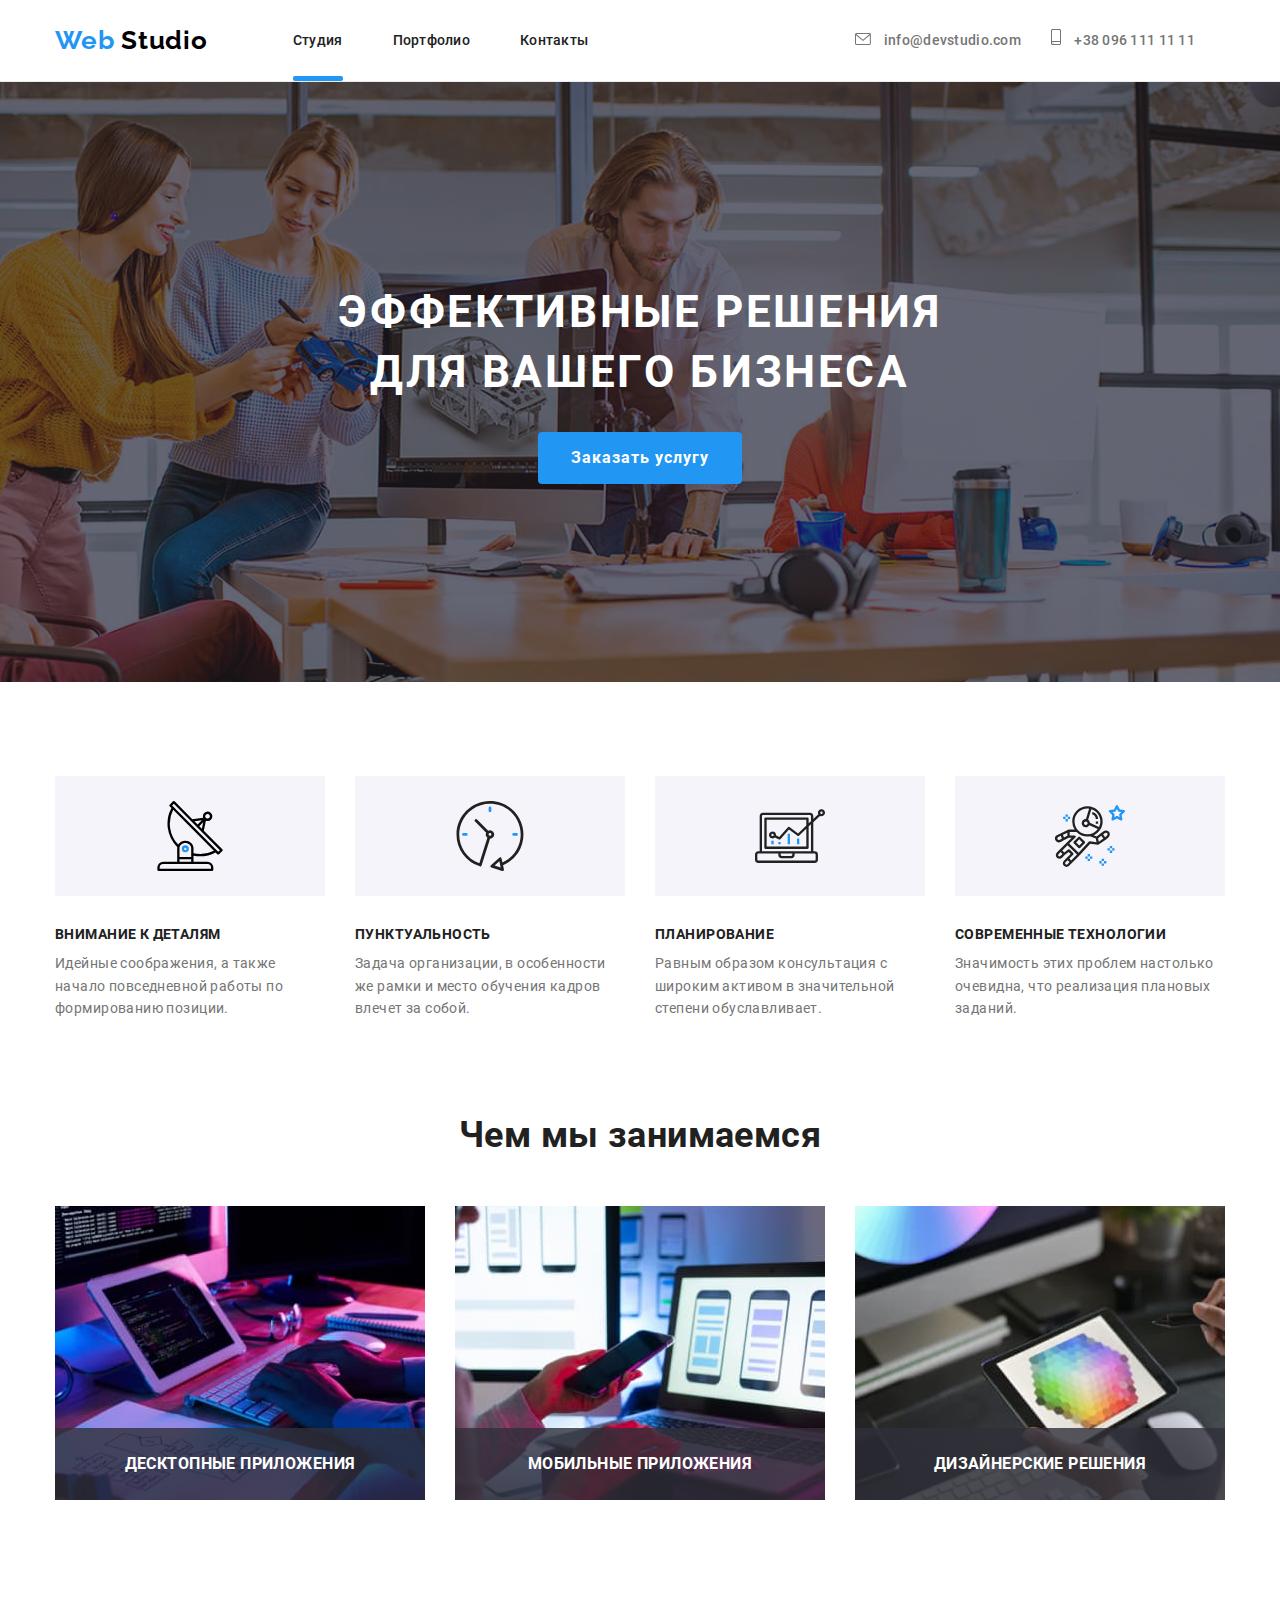
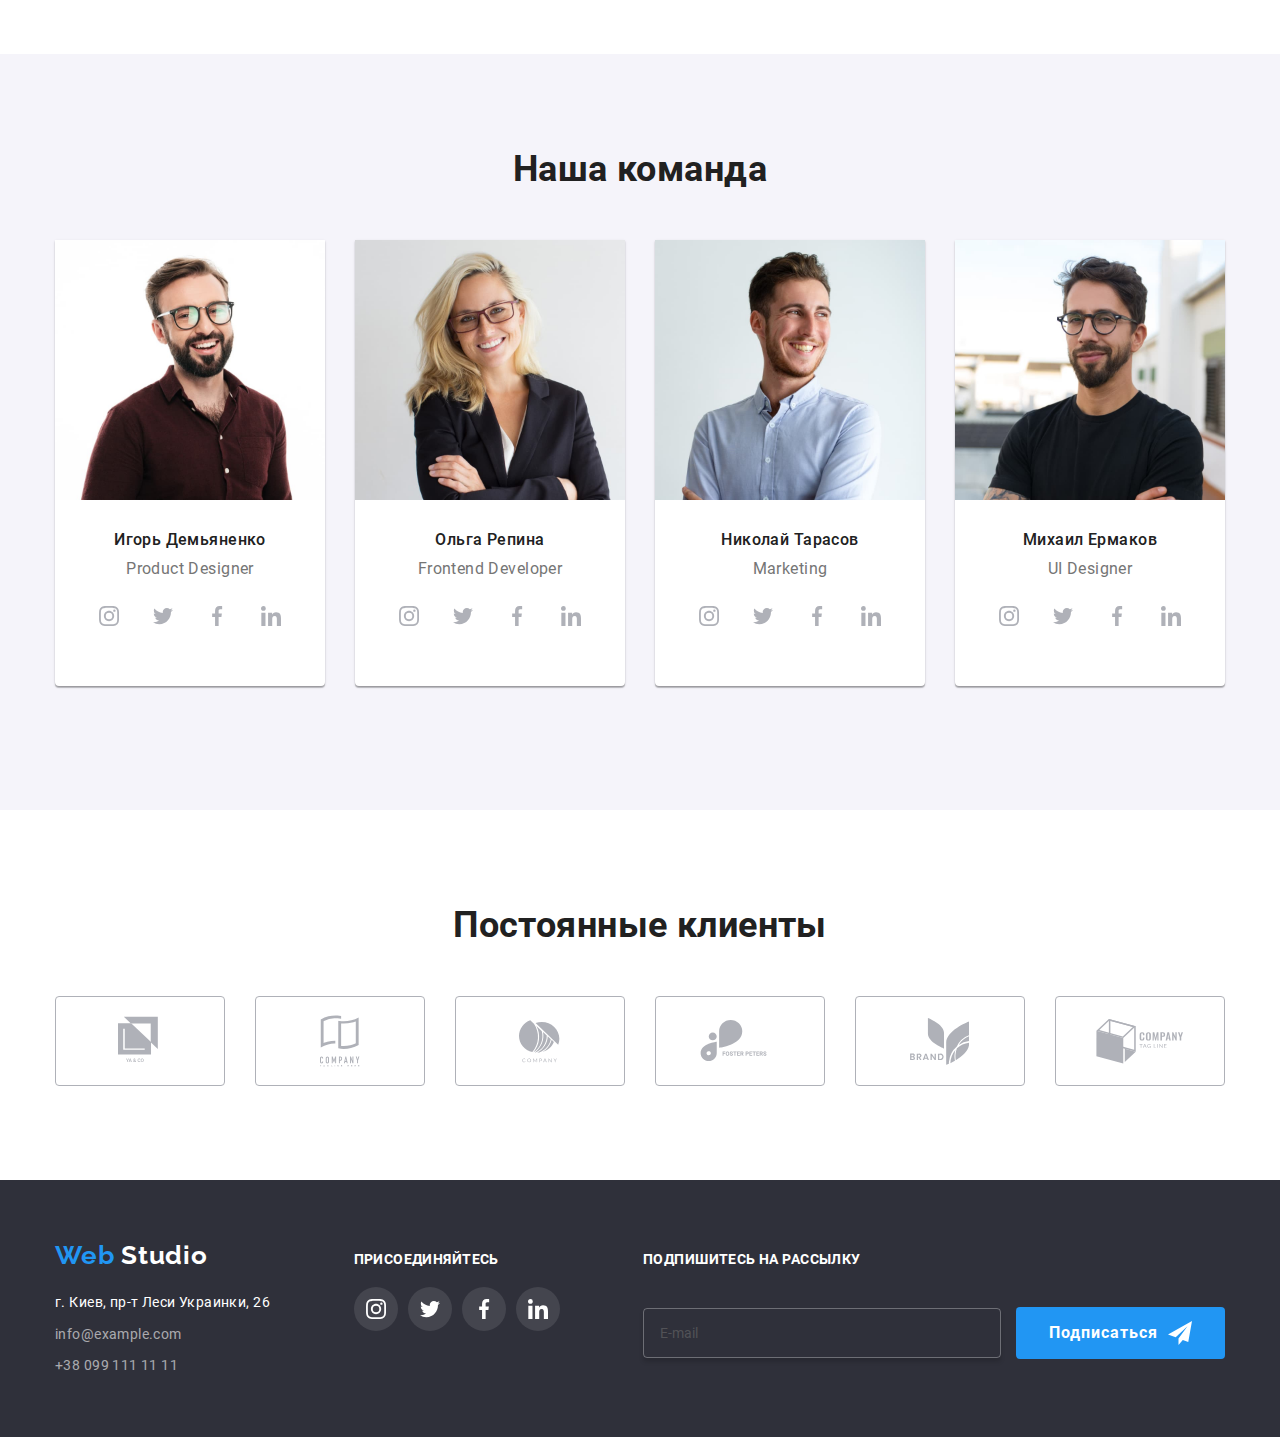
==== commit 05ddaa01: "ДЗ-8" ====
--- a/index.html
+++ b/index.html
@@ -13,11 +13,77 @@
   </head>
   <body>
     <header class="page-header">
+      <!-- Мобільний хеадер  -->
       <div class="container logo-mobile-enable">
         <a href="index.html" class="logo"
-            >Web <span class="logo-span-black">Studio</span></a
+          >Web <span class="logo-span-black">Studio</span></a
+        >
+
+        <button
+          type="button"
+          class="menu-button"
+          aria-expanded="false"
+          data-menu-button
+        >
+          <svg
+            width="40"
+            height="40"
+            aria-label="Переключатель мобильного меню"
           >
+            <use
+              class="icon-cross"
+              href="./images/sprite-2.svg#icon-close_40px"
+            ></use>
+            <use
+              class="icon-menu"
+              href="./images/sprite-2.svg#icon-menu_40px"
+            ></use>
+          </svg>
+        </button>
+        <!-- Мобільне меню спливаюче -->
+        <div class="mobile-menu" data-menu>          
+          <ul class="mobile-site unmark">
+            <li class="item">
+              <a href="./index.html" class="menu-link menu-link-active-mobile">Студия</a>
+            </li>
+            <li class="item">
+              <a href="./portfolio.html" class="menu-link">Портфолио</a>
+            </li>
+            <li class="item"><a href="" class="menu-link">Контакты</a></li>
+          </ul>
+
+          <ul class="mobile-auth unmark">
+            <li class="mail-link-header-mobile">
+              <a
+                href="mailto:info@devstudio.com"
+                class="contacts-link mail-link-header-mobile"
+              >
+                <svg class="icon-header" width="16" height="12">
+                  <use href="./images/sprite.svg#icon-envelope-hover"></use>
+                </svg>
+
+                info@devstudio.com</a
+              >
+            </li>
+            <li class="tel-link-header-mobile">
+              <a
+                href="tel:+380961111111"
+                class="contacts-link tel-link-header-mobile"
+              >
+                <svg class="icon-header" width="10" height="16">
+                  <use href="./images/sprite.svg#icon-smartphone-hover"></use>
+                </svg>
+
+                +38 096 111 11 11
+              </a>
+            </li>
+            
+          </ul>
+        </div>
       </div>
+      <!-- Кінець мобільного меню -->
+
+      <!-- Меню для планшета/десктопа -->
       <div class="container flexbox header-hide">
         <nav class="navigation">
           <a href="index.html" class="logo"
@@ -36,30 +102,33 @@
           </ul>
         </nav>
         <div>
-        <ul class="unmark header-contacts">
-          <li>
-            <a
-              href="mailto:info@devstudio.com"
-              class="contacts-link mail-link-header"
-            >
-              <svg class="icon-header" width="16" height="12">
-                <use href="./images/sprite.svg#icon-envelope-hover"></use>
-              </svg>
-
-              info@devstudio.com</a
-            >
-          </li>
-          <li>
-            <a href="tel:+380961111111" class="contacts-link mail-link-header">
-              <svg class="icon-header" width="10" height="16">
-                <use href="./images/sprite.svg#icon-smartphone-hover"></use>
-              </svg>
-
-              +38 096 111 11 11
-            </a>
-          </li>
-        </ul>
-      </div>
+          <ul class="unmark header-contacts">
+            <li>
+              <a
+                href="mailto:info@devstudio.com"
+                class="contacts-link mail-link-header"
+              >
+                <svg class="icon-header" width="16" height="12">
+                  <use href="./images/sprite.svg#icon-envelope-hover"></use>
+                </svg>
+
+                info@devstudio.com</a
+              >
+            </li>
+            <li>
+              <a
+                href="tel:+380961111111"
+                class="contacts-link mail-link-header"
+              >
+                <svg class="icon-header" width="10" height="16">
+                  <use href="./images/sprite.svg#icon-smartphone-hover"></use>
+                </svg>
+
+                +38 096 111 11 11
+              </a>
+            </li>
+          </ul>
+        </div>
       </div>
     </header>
     <main>
@@ -142,43 +211,58 @@
           <ul class="unmark about-us-list">
             <li class="about-us-item">
               <picture>
-                <source srcset="./images/aboutus/img_box_01.jpg 1x, ./images/aboutus/img_box_01@2x.jpg 2x"
-                media="(min-width: 1200px)" />
-                
+                <source
+                  srcset="
+                    ./images/aboutus/img_box_01.jpg    1x,
+                    ./images/aboutus/img_box_01@2x.jpg 2x
+                  "
+                  media="(min-width: 1200px)"
+                />
+
                 <img
-                src="./images/aboutus/img_box_01.jpg"
-                width="370"
-                height="294"
-                alt="Десктопные приложения"
-              />
+                  src="./images/aboutus/img_box_01.jpg"
+                  width="370"
+                  height="294"
+                  alt="Десктопные приложения"
+                />
               </picture>
               <h3 class="h3-title-working">Десктопные приложения</h3>
             </li>
             <li class="about-us-item">
               <picture>
-                <source srcset="./images/aboutus/img_box_02.jpg 1x, ./images/aboutus/img_box_02@2x.jpg 2x"
-                media="(min-width: 1200px)" />
-                
+                <source
+                  srcset="
+                    ./images/aboutus/img_box_02.jpg    1x,
+                    ./images/aboutus/img_box_02@2x.jpg 2x
+                  "
+                  media="(min-width: 1200px)"
+                />
+
                 <img
-                src="./images/aboutus/img_box_01.jpg"
-                width="370"
-                height="294"
-                alt="Мобильные приложения"
-              />
+                  src="./images/aboutus/img_box_01.jpg"
+                  width="370"
+                  height="294"
+                  alt="Мобильные приложения"
+                />
               </picture>
               <h3 class="h3-title-working">Мобильные приложения</h3>
             </li>
             <li class="about-us-item">
               <picture>
-                <source srcset="./images/aboutus/img_box_03.jpg 1x, ./images/aboutus/img_box_03@2x.jpg 2x"
-                media="(min-width: 1200px)" />
-                
+                <source
+                  srcset="
+                    ./images/aboutus/img_box_03.jpg    1x,
+                    ./images/aboutus/img_box_03@2x.jpg 2x
+                  "
+                  media="(min-width: 1200px)"
+                />
+
                 <img
-                src="./images/aboutus/img_box_01.jpg"
-                width="370"
-                height="294"
-                alt="Дизайнерские решения"
-              />
+                  src="./images/aboutus/img_box_01.jpg"
+                  width="370"
+                  height="294"
+                  alt="Дизайнерские решения"
+                />
               </picture>
               <h3 class="h3-title-working">Дизайнерские решения</h3>
             </li>
@@ -192,18 +276,33 @@
           <ul class="unmark team-list">
             <li class="team-item">
               <picture>
-                <source srcset="./images/team/desktop/team_card_1.jpg 1x, ./images/team/desktop/team_card_1@2x.jpg 2x"
-                media="(min-width: 1200px)" />
-                <source srcset="./images/team/tablet/team_card_1.jpg 1x, ./images/team/desktop/team_card_1@2x.jpg 2x"
-                media="(min-width: 768px)" />
-                <source srcset="./images/team/mobile/team_card_1.jpg 1x, ./images/team/desktop/team_card_1@2x.jpg 2x"
-                media="(max-width: 767px)" />
+                <source
+                  srcset="
+                    ./images/team/desktop/team_card_1.jpg    1x,
+                    ./images/team/desktop/team_card_1@2x.jpg 2x
+                  "
+                  media="(min-width: 1200px)"
+                />
+                <source
+                  srcset="
+                    ./images/team/tablet/team_card_1.jpg     1x,
+                    ./images/team/desktop/team_card_1@2x.jpg 2x
+                  "
+                  media="(min-width: 768px)"
+                />
+                <source
+                  srcset="
+                    ./images/team/mobile/team_card_1.jpg     1x,
+                    ./images/team/desktop/team_card_1@2x.jpg 2x
+                  "
+                  media="(max-width: 767px)"
+                />
                 <img
-                src="./images/team/desktop/team_card_1.jpg"
-                width="450"
-                height="460"
-                alt="Игорь Демьяненко"
-              />
+                  src="./images/team/desktop/team_card_1.jpg"
+                  width="450"
+                  height="460"
+                  alt="Игорь Демьяненко"
+                />
               </picture>
               <h3 class="h3-title-team">Игорь Демьяненко</h3>
               <p class="p-title-team">Product Designer</p>
@@ -264,18 +363,33 @@
             </li>
             <li class="team-item">
               <picture>
-                <source srcset="./images/team/desktop/team_card_2.jpg 1x, ./images/team/desktop/team_card_2@2x.jpg 2x"
-                media="(min-width: 1200px)" />
-                <source srcset="./images/team/tablet/team_card_2.jpg 1x, ./images/team/desktop/team_card_2@2x.jpg 2x"
-                media="(min-width: 768px)" />
-                <source srcset="./images/team/mobile/team_card_2.jpg 1x, ./images/team/desktop/team_card_2@2x.jpg 2x"
-                media="(max-width: 767px)" />
+                <source
+                  srcset="
+                    ./images/team/desktop/team_card_2.jpg    1x,
+                    ./images/team/desktop/team_card_2@2x.jpg 2x
+                  "
+                  media="(min-width: 1200px)"
+                />
+                <source
+                  srcset="
+                    ./images/team/tablet/team_card_2.jpg     1x,
+                    ./images/team/desktop/team_card_2@2x.jpg 2x
+                  "
+                  media="(min-width: 768px)"
+                />
+                <source
+                  srcset="
+                    ./images/team/mobile/team_card_2.jpg     1x,
+                    ./images/team/desktop/team_card_2@2x.jpg 2x
+                  "
+                  media="(max-width: 767px)"
+                />
                 <img
-                src="./images/team/desktop/team_card_1.jpg"
-                width="450"
-                height="460"
-                alt="Ольга Репина"
-              />
+                  src="./images/team/desktop/team_card_1.jpg"
+                  width="450"
+                  height="460"
+                  alt="Ольга Репина"
+                />
               </picture>
               <h3 class="h3-title-team">Ольга Репина</h3>
               <p class="p-title-team">Frontend Developer</p>
@@ -336,18 +450,33 @@
             </li>
             <li class="team-item">
               <picture>
-                <source srcset="./images/team/desktop/team_card_3.jpg 1x, ./images/team/desktop/team_card_3@2x.jpg 2x"
-                media="(min-width: 1200px)" />
-                <source srcset="./images/team/tablet/team_card_3.jpg 1x, ./images/team/desktop/team_card_3@2x.jpg 2x"
-                media="(min-width: 768px)" />
-                <source srcset="./images/team/mobile/team_card_3.jpg 1x, ./images/team/desktop/team_card_3@2x.jpg 2x"
-                media="(max-width: 767px)" />
+                <source
+                  srcset="
+                    ./images/team/desktop/team_card_3.jpg    1x,
+                    ./images/team/desktop/team_card_3@2x.jpg 2x
+                  "
+                  media="(min-width: 1200px)"
+                />
+                <source
+                  srcset="
+                    ./images/team/tablet/team_card_3.jpg     1x,
+                    ./images/team/desktop/team_card_3@2x.jpg 2x
+                  "
+                  media="(min-width: 768px)"
+                />
+                <source
+                  srcset="
+                    ./images/team/mobile/team_card_3.jpg     1x,
+                    ./images/team/desktop/team_card_3@2x.jpg 2x
+                  "
+                  media="(max-width: 767px)"
+                />
                 <img
-                src="./images/team/desktop/team_card_1.jpg"
-                width="450"
-                height="460"
-                alt="Николай Тарасов"
-              />
+                  src="./images/team/desktop/team_card_1.jpg"
+                  width="450"
+                  height="460"
+                  alt="Николай Тарасов"
+                />
               </picture>
               <h3 class="h3-title-team">Николай Тарасов</h3>
               <p class="p-title-team">Marketing</p>
@@ -407,19 +536,34 @@
               </ul>
             </li>
             <li class="team-item">
-              <<picture>
-                <source srcset="./images/team/desktop/team_card_4.jpg 1x, ./images/team/desktop/team_card_4@2x.jpg 2x"
-                media="(min-width: 1200px)" />
-                <source srcset="./images/team/tablet/team_card_4.jpg 1x, ./images/team/desktop/team_card_4@2x.jpg 2x"
-                media="(min-width: 768px)" />
-                <source srcset="./images/team/mobile/team_card_4.jpg 1x, ./images/team/desktop/team_card_4@2x.jpg 2x"
-                media="(max-width: 767px)" />
+              <picture>
+                <source
+                  srcset="
+                    ./images/team/desktop/team_card_4.jpg    1x,
+                    ./images/team/desktop/team_card_4@2x.jpg 2x
+                  "
+                  media="(min-width: 1200px)"
+                />
+                <source
+                  srcset="
+                    ./images/team/tablet/team_card_4.jpg     1x,
+                    ./images/team/desktop/team_card_4@2x.jpg 2x
+                  "
+                  media="(min-width: 768px)"
+                />
+                <source
+                  srcset="
+                    ./images/team/mobile/team_card_4.jpg     1x,
+                    ./images/team/desktop/team_card_4@2x.jpg 2x
+                  "
+                  media="(max-width: 767px)"
+                />
                 <img
-                src="./images/team/desktop/team_card_1.jpg"
-                width="450"
-                height="460"
-                alt="Михаил Ермаков"
-              />
+                  src="./images/team/desktop/team_card_1.jpg"
+                  width="450"
+                  height="460"
+                  alt="Михаил Ермаков"
+                />
               </picture>
               <h3 class="h3-title-team">Михаил Ермаков</h3>
               <p class="p-title-team">UI Designer</p>
@@ -732,6 +876,8 @@
         </form>
       </div>
     </div>
+
     <script src="./js/modal.js"></script>
+    <script src="./js/menu.js"></script>
   </body>
 </html>
--- a/css/main.min.css
+++ b/css/main.min.css
@@ -1,2 +1,2 @@
-/*! modern-normalize v0.7.0 | MIT License | https://github.com/sindresorhus/modern-normalize */*,*::before,*::after{-webkit-box-sizing:border-box;box-sizing:border-box}:root{-moz-tab-size:4;-o-tab-size:4;tab-size:4}html{line-height:1.15;-webkit-text-size-adjust:100%}body{margin:0}body{font-family:system-ui,-apple-system,"Segoe UI",Roboto,Helvetica,Arial,sans-serif,"Apple Color Emoji","Segoe UI Emoji"}hr{height:0}abbr[title]{-webkit-text-decoration:underline dotted;text-decoration:underline dotted}b,strong{font-weight:bolder}code,kbd,samp,pre{font-family:ui-monospace, SFMono-Regular, Consolas, 'Liberation Mono', Menlo, monospace;font-size:1em}small{font-size:80%}sub,sup{font-size:75%;line-height:0;position:relative;vertical-align:baseline}sub{bottom:-0.25em}sup{top:-0.5em}button,input,optgroup,select,textarea{font-family:inherit;font-size:100%;line-height:1.15;margin:0}button,select{text-transform:none}button,[type='button'],[type='reset'],[type='submit']{-webkit-appearance:button}button::-moz-focus-inner,[type='button']::-moz-focus-inner,[type='reset']::-moz-focus-inner,[type='submit']::-moz-focus-inner{border-style:none;padding:0}button:-moz-focusring,[type='button']:-moz-focusring,[type='reset']:-moz-focusring,[type='submit']:-moz-focusring{outline:1px dotted ButtonText}legend{padding:0}progress{vertical-align:baseline}[type='number']::-webkit-inner-spin-button,[type='number']::-webkit-outer-spin-button{height:auto}[type='search']{-webkit-appearance:textfield;outline-offset:-2px}[type='search']::-webkit-search-decoration{-webkit-appearance:none}::-webkit-file-upload-button{-webkit-appearance:button;font:inherit}summary{display:list-item}@font-face{font-family:'Roboto';font-style:normal;font-weight:400;src:local("Roboto"),local("Roboto-Regular"),url("../fonts/roboto-v20-latin_cyrillic-regular.woff2") format("woff2"),url("../fonts/roboto-v20-latin_cyrillic-regular.woff") format("woff")}@font-face{font-family:'Roboto';font-style:normal;font-weight:500;src:local("Roboto Medium"),local("Roboto-Medium"),url("../fonts/roboto-v20-latin_cyrillic-500.woff2") format("woff2"),url("../fonts/roboto-v20-latin_cyrillic-500.woff") format("woff")}@font-face{font-family:'Roboto';font-style:normal;font-weight:700;src:local("Roboto Bold"),local("Roboto-Bold"),url("../fonts/roboto-v20-latin_cyrillic-700.woff2") format("woff2"),url("../fonts/roboto-v20-latin_cyrillic-700.woff") format("woff")}@font-face{font-family:'Raleway';font-style:normal;font-weight:400;src:local(""),url("../fonts/raleway-v17-latin_cyrillic-regular.woff2") format("woff2"),url("../fonts/raleway-v17-latin_cyrillic-regular.woff") format("woff")}@font-face{font-family:'Raleway';font-style:normal;font-weight:700;src:local(""),url("../fonts/raleway-v17-latin_cyrillic-700.woff2") format("woff2"),url("../fonts/raleway-v17-latin_cyrillic-700.woff") format("woff")}body{font-family:"Roboto", sans-serif;font-style:normal;font-weight:normal;font-size:14px;line-height:1.625;letter-spacing:0.03em;color:#757575;background:#fff}.container{width:100%;padding-left:15px;padding-right:15px;margin-left:auto;margin-right:auto;outline:2px solid red}@media (min-width: 480px){.container{width:480px;outline:2px solid yellow}}@media (min-width: 768px){.container{width:768px;outline:2px solid green}}@media (min-width: 1200px){.container{width:1200px;outline:2px solid violet}}img{display:block;max-width:100%;height:auto;margin-left:auto;margin-right:auto}.unmark{list-style:none;padding:0;margin:0}@media (min-width: 768px){.flexbox{display:-webkit-box;display:-ms-flexbox;display:flex;-webkit-box-pack:end;-ms-flex-pack:end;justify-content:flex-end;-webkit-box-align:center;-ms-flex-align:center;align-items:center}}.section{padding-top:60px;padding-bottom:60px}@media (min-width: 1200px){.section{padding-top:94px;padding-bottom:94px}}.button-main{font-weight:bold;font-size:16px;line-height:1.875;display:inline-block;-webkit-box-align:center;-ms-flex-align:center;align-items:center;text-align:center;letter-spacing:0.06em;color:#fff;background:#2196f3;border:1px solid transparent;border-radius:4px;min-width:200px;padding:10px 32px;-webkit-transition:background-color 250ms cubic-bezier(0.4, 0, 0.2, 1),color 250ms cubic-bezier(0.4, 0, 0.2, 1);transition:background-color 250ms cubic-bezier(0.4, 0, 0.2, 1),color 250ms cubic-bezier(0.4, 0, 0.2, 1)}.button-main:hover,.button-main:focus{background:#fff;color:#2196f3}.button-portfolio{padding:6px 22px;font-weight:500;font-size:16px;line-height:1.625;text-align:center;color:#212121;background-color:#f5f4fa;border:none;border-radius:4px;-webkit-transition:background-color 250ms cubic-bezier(0.4, 0, 0.2, 1),color 250ms cubic-bezier(0.4, 0, 0.2, 1);transition:background-color 250ms cubic-bezier(0.4, 0, 0.2, 1),color 250ms cubic-bezier(0.4, 0, 0.2, 1)}@media screen and (max-width: 767px){.button-portfolio{margin-bottom:15px}}.button-portfolio:hover,.button-portfolio:focus{color:#fff;background-color:#2196f3;-webkit-box-shadow:0px 3px 1px rgba(0,0,0,0.1),0px 1px 2px rgba(0,0,0,0.08),0px 2px 2px rgba(0,0,0,0.12);box-shadow:0px 3px 1px rgba(0,0,0,0.1),0px 1px 2px rgba(0,0,0,0.08),0px 2px 2px rgba(0,0,0,0.12);border-radius:4px}.footer-subscribe-button{margin-top:20px;font-weight:bold;font-size:16px;line-height:1.875;display:-webkit-inline-box;display:-ms-inline-flexbox;display:inline-flex;-webkit-box-align:center;-ms-flex-align:center;align-items:center;text-align:center;letter-spacing:0.06em;color:#fff;background:#2196f3;border:1px solid transparent;border-radius:4px;min-width:200px;padding:10px 32px;-webkit-transition:background-color 250ms cubic-bezier(0.4, 0, 0.2, 1),color 250ms cubic-bezier(0.4, 0, 0.2, 1);transition:background-color 250ms cubic-bezier(0.4, 0, 0.2, 1),color 250ms cubic-bezier(0.4, 0, 0.2, 1)}.footer-subscribe-button::after{content:"";display:inline-block;margin-left:10px;width:24px;height:24px;background-image:url(../images/icon-send.svg)}button.close{position:absolute;top:8px;right:8px;width:30px;height:30px;background-color:#fff;border:1px solid rgba(0,0,0,0.1);border-radius:50%;display:-webkit-inline-box;display:-ms-inline-flexbox;display:inline-flex;-webkit-box-pack:center;-ms-flex-pack:center;justify-content:center;-webkit-box-align:center;-ms-flex-align:center;align-items:center;cursor:pointer}button.close:hover .close-icon,button.close:focus .close-icon{fill:#2196f3}.button-form{font-weight:bold;font-size:16px;line-height:1.875;display:inline-block;-webkit-box-align:center;-ms-flex-align:center;align-items:center;text-align:center;letter-spacing:0.06em;color:#fff;background:#2196f3;border:1px solid transparent;border-radius:4px;min-width:200px;padding:10px;-webkit-box-shadow:0px 4px 4px rgba(0,0,0,0.15);box-shadow:0px 4px 4px rgba(0,0,0,0.15)}.center-button{text-align:center}.logo{font-family:"Raleway", sans-serif;font-style:normal;font-weight:bold;font-size:24px;line-height:1.166;letter-spacing:0.03em;color:#2196f3;text-decoration:none}@media (min-width: 1200px){.logo{font-size:26px;line-height:1.192}}.logo-span-black{color:#000000;margin-right:85px}.logo-span-white{color:#fff}.logo-footer-position{display:block;margin-bottom:20px}.logo-mobile-enable{display:block}@media (min-width: 768px){.logo-mobile-enable{display:none}}.navigation{display:-webkit-box;display:-ms-flexbox;display:flex;-webkit-box-align:center;-ms-flex-align:center;align-items:center;margin-right:auto}.menu-list{display:-webkit-box;display:-ms-flexbox;display:flex}.menu-item:not(:last-child){margin-right:50px}.menu-link{font-weight:500;line-height:1.143;letter-spacing:0.02em;color:#212121;text-decoration:none;-webkit-transition:color 250ms cubic-bezier(0.4, 0, 0.2, 1);transition:color 250ms cubic-bezier(0.4, 0, 0.2, 1)}.menu-link:hover,.menu-link:focus{color:#2196f3}.menu-link-active{position:relative}.menu-link-active::after{content:"";display:block;width:100%;height:5px;background-color:#2196f3;border-radius:2px;position:absolute;left:0;bottom:0;top:51px}@media (min-width: 1200px){.menu-link-active::after{top:44px}}.social-icons-list{display:-webkit-box;display:-ms-flexbox;display:flex;padding-bottom:24px;-webkit-box-pack:center;-ms-flex-pack:center;justify-content:center}.social-icons-item:not(:last-child){margin-right:10px}.social-icons-link{display:-webkit-inline-box;display:-ms-inline-flexbox;display:inline-flex;-webkit-box-align:center;-ms-flex-align:center;align-items:center;-webkit-box-pack:center;-ms-flex-pack:center;justify-content:center;border-radius:50%;width:44px;height:44px;-webkit-transition:background-color 250ms cubic-bezier(0.4, 0, 0.2, 1),fill 250ms cubic-bezier(0.4, 0, 0.2, 1);transition:background-color 250ms cubic-bezier(0.4, 0, 0.2, 1),fill 250ms cubic-bezier(0.4, 0, 0.2, 1)}.social-icons-link:hover,.social-icons-link:focus{background-color:#2196f3}.social-icons-link:hover .social-icon,.social-icons-link:focus .social-icon{fill:#fff}.social-icon{fill:#afb1b8}.social-list{display:-webkit-box;display:-ms-flexbox;display:flex;padding-bottom:24px;-webkit-box-pack:center;-ms-flex-pack:center;justify-content:center}.social-item:not(:last-child){margin-right:10px}.social-icons-list-footer{display:-webkit-box;display:-ms-flexbox;display:flex;-webkit-box-pack:center;-ms-flex-pack:center;justify-content:center}.social-icons-item-footer:not(:last-child){margin-right:10px}.social-icons-link-footer{display:-webkit-inline-box;display:-ms-inline-flexbox;display:inline-flex;-webkit-box-align:center;-ms-flex-align:center;align-items:center;-webkit-box-pack:center;-ms-flex-pack:center;justify-content:center;border-radius:50%;width:44px;height:44px;background:rgba(255,255,255,0.1);-webkit-transition:fill 250ms cubic-bezier(0.4, 0, 0.2, 1);transition:fill 250ms cubic-bezier(0.4, 0, 0.2, 1);-webkit-transition:background-color 250ms cubic-bezier(0.4, 0, 0.2, 1);transition:background-color 250ms cubic-bezier(0.4, 0, 0.2, 1)}.social-icons-link-footer:hover,.social-icons-link-footer:focus{background-color:#2196f3}.social-icons-link-footer:hover .social-icon,.social-icons-link-footer:focus .social-icon{fill:#fff}.social-icon-footer{fill:#fff}.social-list-footer{display:-webkit-box;display:-ms-flexbox;display:flex}.social-item-footer:not(:last-child){margin-right:10px}.backdrop{position:fixed;top:0;left:0;width:100%;height:100%;background-color:rgba(0,0,0,0.2);opacity:1;-webkit-transition:opacity 250ms cubic-bezier(0.4, 0, 0.2, 1);transition:opacity 250ms cubic-bezier(0.4, 0, 0.2, 1)}.backdrop.is-hidden{opacity:0;pointer-events:none}.backdrop.is-hidden .modal{-webkit-transform:translate(-50%, -50%) scale(0.1);transform:translate(-50%, -50%) scale(0.1)}.overlay{position:absolute;top:0;left:0;-webkit-transform:translateY(100%);transform:translateY(100%);-webkit-transition:-webkit-transform 250ms cubic-bezier(0.4, 0, 0.2, 1);transition:-webkit-transform 250ms cubic-bezier(0.4, 0, 0.2, 1);transition:transform 250ms cubic-bezier(0.4, 0, 0.2, 1);transition:transform 250ms cubic-bezier(0.4, 0, 0.2, 1), -webkit-transform 250ms cubic-bezier(0.4, 0, 0.2, 1)}.close-icon{-webkit-transition:fill 250ms cubic-bezier(0.4, 0, 0.2, 1);transition:fill 250ms cubic-bezier(0.4, 0, 0.2, 1)}.modal{padding:40px;position:absolute;width:100%;background-color:white;top:50%;left:50%;-webkit-transform:translate(-50%, -50%) scale(1);transform:translate(-50%, -50%) scale(1);-webkit-box-shadow:0px 1px 3px rgba(0,0,0,0.12),0px 1px 1px rgba(0,0,0,0.14),0px 2px 1px rgba(0,0,0,0.2);box-shadow:0px 1px 3px rgba(0,0,0,0.12),0px 1px 1px rgba(0,0,0,0.14),0px 2px 1px rgba(0,0,0,0.2);border-radius:4px;-webkit-transition:-webkit-transform 250ms cubic-bezier(0.4, 0, 0.2, 1);transition:-webkit-transform 250ms cubic-bezier(0.4, 0, 0.2, 1);transition:transform 250ms cubic-bezier(0.4, 0, 0.2, 1);transition:transform 250ms cubic-bezier(0.4, 0, 0.2, 1), -webkit-transform 250ms cubic-bezier(0.4, 0, 0.2, 1)}@media (min-width: 480px){.modal{width:450px;height:609px}}@media (min-width: 768px){.modal{width:450px;height:609px}}@media (min-width: 1200px){.modal{width:528px;height:581px}}.form{position:relative;display:block;margin-bottom:10px;font-weight:400;font-size:12px;line-height:1.167;letter-spacing:0.01em}.modal-text{display:block;margin-bottom:30px;text-align:center;font-weight:700;font-size:20px;line-height:1.5;letter-spacing:0.03em;color:#212121}@media (min-width: 1200px){.modal-text{line-height:1.15}}.form-box{position:relative;margin-top:4px}.form-label{margin-bottom:10px;display:block;font-weight:400;font-size:12px;line-height:1.167;letter-spacing:0.01em}.form-input,.comment{padding-left:42px;width:100%;height:40px;border:1px solid rgba(33,33,33,0.2);border-radius:4px;outline:none}.form-input:focus,.comment:focus{outline:none;border-color:#2196f3}.form-input:focus+.form-icon{fill:#2196f3}.form-icon{position:absolute;top:50%;left:12px;-webkit-transform:translateY(-50%);transform:translateY(-50%)}.comment{resize:none;width:100%;height:120px;margin-top:4px;padding:12px 16px}::-webkit-input-placeholder{color:rgba(117,117,117,0.5)}:-ms-input-placeholder{color:rgba(117,117,117,0.5)}::-ms-input-placeholder{color:rgba(117,117,117,0.5)}::placeholder{color:rgba(117,117,117,0.5)}.policy-label{display:-webkit-box;display:-ms-flexbox;display:flex;-webkit-box-pack:center;-ms-flex-pack:center;justify-content:center;-webkit-box-align:center;-ms-flex-align:center;align-items:center;margin-top:20px;margin-bottom:30px}.check-icon{display:inline-block;width:16px;height:15px;margin-right:7px;border:2px solid #151515;border-radius:2px;-webkit-transition:background-color 250ms cubic-bezier(0.4, 0, 0.2, 1);transition:background-color 250ms cubic-bezier(0.4, 0, 0.2, 1)}.checkbox-policy{-webkit-appearance:none;-moz-appearance:none;appearance:none}.checkbox-policy:checked+.check-icon{border-color:#2196f3;background-color:#2196f3;background-image:url(../images/icon-check.svg);background-size:contain;background-origin:border-box}.policy{font-weight:400;font-size:12px;line-height:1.166;letter-spacing:0.03em}@media (min-width: 1200px){.policy{font-size:14px;line-height:1.714}}.hero{display:-webkit-box;display:-ms-flexbox;display:flex;text-align:center;padding-top:118px;padding-bottom:118px;background:#2f303a;margin-left:auto;margin-right:auto;background-size:cover;background-repeat:no-repeat;background-image:-webkit-gradient(linear, left top, left bottom, from(rgba(47,48,58,0.4)), to(rgba(47,48,58,0.4))),url(../images/background/img-hero-background-480.jpg);background-image:linear-gradient(rgba(47,48,58,0.4), rgba(47,48,58,0.4)),url(../images/background/img-hero-background-480.jpg);max-width:480px;height:400px;background-repeat:no-repeat;background-position:top left, top right, center;margin-left:auto;margin-right:auto}@media screen and (min-device-pixel-ratio: 2), screen and (-webkit-min-device-pixel-ratio: 2), screen and (min-resolution: 192dpi), screen and (min-resolution: 2dppx){.hero{background-image:-webkit-gradient(linear, left top, left bottom, from(rgba(47,48,58,0.4)), to(rgba(47,48,58,0.4))),url(../images/background/img-hero-background-480@2x.jpg);background-image:linear-gradient(rgba(47,48,58,0.4), rgba(47,48,58,0.4)),url(../images/background/img-hero-background-480@2x.jpg);max-width:480px;height:400px}}@media (min-width: 768px){.hero{background-image:-webkit-gradient(linear, left top, left bottom, from(rgba(47,48,58,0.4)), to(rgba(47,48,58,0.4))),url(../images/background/img-hero-background-768.jpg);background-image:linear-gradient(rgba(47,48,58,0.4), rgba(47,48,58,0.4)),url(../images/background/img-hero-background-768.jpg);max-width:768px;height:400px}}@media screen and (min-width: 768px) and (min-device-pixel-ratio: 2), screen and (min-width: 768px) and (-webkit-min-device-pixel-ratio: 2), screen and (min-width: 768px) and (min-resolution: 192dpi), screen and (min-width: 768px) and (min-resolution: 2dppx){.hero{background-image:-webkit-gradient(linear, left top, left bottom, from(rgba(47,48,58,0.4)), to(rgba(47,48,58,0.4))),url(../images/background/img-hero-background-768@2x.jpg);background-image:linear-gradient(rgba(47,48,58,0.4), rgba(47,48,58,0.4)),url(../images/background/img-hero-background-768@2x.jpg);max-width:768px;height:400px}}@media (min-width: 1200px){.hero{background-image:-webkit-gradient(linear, left top, left bottom, from(rgba(47,48,58,0.4)), to(rgba(47,48,58,0.4))),url(../images/background/img-hero-background-1200.png);background-image:linear-gradient(rgba(47,48,58,0.4), rgba(47,48,58,0.4)),url(../images/background/img-hero-background-1200.png);max-width:1600px;height:600px;padding-top:200px;padding-bottom:200px}}@media screen and (min-width: 1200px) and (min-device-pixel-ratio: 2), screen and (min-width: 1200px) and (-webkit-min-device-pixel-ratio: 2), screen and (min-width: 1200px) and (min-resolution: 192dpi), screen and (min-width: 1200px) and (min-resolution: 2dppx){.hero{background-image:-webkit-gradient(linear, left top, left bottom, from(rgba(47,48,58,0.4)), to(rgba(47,48,58,0.4))),url(../images/background/img-hero-background-1200@2x.png);background-image:linear-gradient(rgba(47,48,58,0.4), rgba(47,48,58,0.4)),url(../images/background/img-hero-background-1200@2x.png);max-width:1600px;height:600px}}.page-title{font-family:"Roboto", sans-serif;font-style:normal;font-weight:900;font-size:26px;line-height:1.615;text-align:center;letter-spacing:0.06em;text-transform:uppercase;color:#fff;margin-top:0;margin-bottom:30px}@media (min-width: 1200px){.page-title{font-size:44px;line-height:1.364}}.header-hide{display:none}@media (min-width: 768px){.header-hide{display:-webkit-box;display:-ms-flexbox;display:flex}}.page-header{padding:25px 0;border-bottom:1px solid #ececec}.contacts-link{font-weight:500;font-size:14px;line-height:1.143;letter-spacing:0.02em;color:#757575;text-decoration:none;-webkit-transition:color 250ms cubic-bezier(0.4, 0, 0.2, 1);transition:color 250ms cubic-bezier(0.4, 0, 0.2, 1)}.contacts-link:hover,.contacts-link:focus{color:#2196f3}.mail-link-header{margin-right:30px}@media screen and (min-width: 768px) and (max-width: 1199px){.mail-link-header{margin-right:0px}}.icon-header{-webkit-box-align:end;-ms-flex-align:end;align-items:flex-end;margin-right:10px;fill:currentColor}.header-contacts{display:-webkit-box;display:-ms-flexbox;display:flex}@media screen and (min-width: 768px) and (max-width: 1199px){.header-contacts{display:block}}.section-futures{padding-top:94px;padding-bottom:0}.h2-title{margin-top:0;margin-bottom:30px;font-weight:bold;font-size:36px;line-height:1.167;text-align:center;color:#212121}@media (min-width: 1200px){.h2-title{margin-bottom:50px}}.h3-title-features{margin-top:30px;margin-bottom:10px;font-size:14px;font-weight:bold;line-height:1.143;text-transform:uppercase;color:#212121}.p-title-features{margin-top:0;margin-bottom:0}@media (min-width: 768px){.futures-list{display:-webkit-box;display:-ms-flexbox;display:flex;-ms-flex-wrap:wrap;flex-wrap:wrap}}@media (min-width: 1200px){.futures-list{display:-webkit-box;display:-ms-flexbox;display:flex;-ms-flex-wrap:nowrap;flex-wrap:nowrap}}@media screen and (max-width: 767px){.futures-item:not(:last-child){margin-bottom:30px}}@media screen and (min-width: 768px) and (max-width: 1199px){.futures-item{width:calc((100% - 30px) / 2);margin-right:30px;margin-bottom:30px}.futures-item:nth-child(2n){margin-right:0px}.futures-item:nth-last-child(-n+2){margin-bottom:0px}}@media (min-width: 1200px){.futures-item{width:calc((100% - 30px * 3) / 4);margin-right:30px;margin-bottom:0}}.futures-icon{height:120px;background-color:#f5f4fa;text-align:center;padding:25px}@media (min-width: 768px){.futures-icon{padding:25px 100px}}@media (min-width: 1200px){.futures-icon{padding:25px 100px}}.about-us{display:none}@media (min-width: 1200px){.about-us{display:block}}.about-us-list{display:-webkit-box;display:-ms-flexbox;display:flex}.about-us-item{width:calc((100% - 30px * 2) / 3);margin-right:30px;position:relative}.about-us-item:nth-last-child(-n+1){margin-right:0px}.h3-title-working{margin-top:0;margin-bottom:0;padding-top:27px;padding-bottom:27px;font-weight:700;line-height:1.143;text-align:center;text-transform:uppercase;color:#fff;position:absolute;bottom:0;background-color:rgba(47,48,58,0.8);width:100%}.h3-title-team{margin-top:30px;margin-bottom:10px;font-weight:500;font-size:16px;line-height:1.188;text-align:center;color:#212121}.team-box{background:#f5f4fa}@media (min-width: 1200px){.team-box{margin-top:60px}}.p-title-team{margin-top:0;margin-bottom:16px;font-size:16px;line-height:1.188;text-align:center}@media (min-width: 768px){.team-list{display:-webkit-box;display:-ms-flexbox;display:flex;-ms-flex-wrap:wrap;flex-wrap:wrap}}.team-item{margin-bottom:30px;width:100%;margin-right:30px;padding-bottom:24px;background-color:#fff;-webkit-box-shadow:0px 1px 3px rgba(0,0,0,0.12),0px 1px 1px rgba(0,0,0,0.14),0px 2px 1px rgba(0,0,0,0.2);box-shadow:0px 1px 3px rgba(0,0,0,0.12),0px 1px 1px rgba(0,0,0,0.14),0px 2px 1px rgba(0,0,0,0.2);border-radius:0px 0px 4px 4px}@media screen and (min-width: 768px) and (max-width: 1199px){.team-item{width:calc((100% - 30px) / 2)}.team-item:nth-child(2n){margin-right:0}.team-item:nth-last-child(-n+2){margin-bottom:60px}}@media (min-width: 1200px){.team-item{width:calc((100% - 30px * 3) / 4)}.team-item:nth-child(4n){margin-right:0}}.clients-list{display:-webkit-box;display:-ms-flexbox;display:flex;-ms-flex-wrap:wrap;flex-wrap:wrap}.clients-item{text-align:center}@media screen and (max-width: 767px){.clients-item{width:calc((100% - 30px) / 2);margin-right:30px;margin-bottom:30px}.clients-item:nth-child(2n){margin-right:0}.clients-item:nth-last-child(-n+2){margin-bottom:0px}}@media screen and (min-width: 768px) and (max-width: 1199px){.clients-item{width:calc((100% - 30px * 2) / 3);margin-right:30px;margin-bottom:30px}.clients-item:nth-child(3n){margin-right:0}.clients-item:nth-last-child(-n+3){margin-bottom:0px}}@media (min-width: 1200px){.clients-item{width:calc((100% - 30px * 5) / 6);margin-right:30px}.clients-item:nth-child(6n){margin-right:0}}.clients-link{display:-webkit-inline-box;display:-ms-inline-flexbox;display:inline-flex;-webkit-box-pack:center;-ms-flex-pack:center;justify-content:center;-webkit-box-align:center;-ms-flex-align:center;align-items:center;width:100%;height:90px;border:1px solid #afb1b8;border-radius:4px;-webkit-transition:border 250ms cubic-bezier(0.4, 0, 0.2, 1);transition:border 250ms cubic-bezier(0.4, 0, 0.2, 1)}.clients-link:hover,.clients-link:focus{border:1px solid #2196f3}.clients-link:hover .clients-icon,.clients-link:focus .clients-icon{fill:#2196f3}.clients-icon{fill:#afb1b8;-webkit-transition:fill 250ms cubic-bezier(0.4, 0, 0.2, 1);transition:fill 250ms cubic-bezier(0.4, 0, 0.2, 1)}.b-footer{display:block;margin-bottom:20px;font-weight:bold;font-size:14px;line-height:1.143;letter-spacing:0.03em;text-transform:uppercase;color:#fff}.footer-bg{background:#2f303a}.footer-box{display:block;-ms-flex-wrap:wrap;flex-wrap:wrap;text-align:center;-ms-flex-pack:distribute;justify-content:space-around;padding-top:60px;padding-bottom:60px}@media (min-width: 768px){.footer-box{display:-webkit-box;display:-ms-flexbox;display:flex;-ms-flex-pack:distribute;justify-content:space-around;-webkit-box-align:baseline;-ms-flex-align:baseline;align-items:baseline;padding-top:60px;padding-bottom:60px}}@media (min-width: 1200px){.footer-box{display:-webkit-box;display:-ms-flexbox;display:flex;text-align:start;-webkit-box-pack:justify;-ms-flex-pack:justify;justify-content:space-between;-webkit-box-align:baseline;-ms-flex-align:baseline;align-items:baseline;padding-top:60px;padding-bottom:60px}}@media screen and (max-width: 767px){.footer-item-2{margin-top:60px}}.footer-subscribe{display:block;margin-top:60px}@media screen and (min-width: 768px) and (max-width: 1199px){.footer-subscribe{-ms-flex-preferred-size:450px;flex-basis:450px}}@media screen and (min-width: 1200px){.footer-subscribe{margin-top:0px}}.footer-subscribe-form{display:block}.footer-subscribe-input{width:100%;height:50px;padding-left:16px;margin-right:12px;border:1px solid rgba(255,255,255,0.3);-webkit-box-shadow:0px 4px 4px rgba(0,0,0,0.15);box-shadow:0px 4px 4px rgba(0,0,0,0.15);border-radius:4px;background-color:inherit;-webkit-transition:border-color 250ms cubic-bezier(0.4, 0, 0.2, 1);transition:border-color 250ms cubic-bezier(0.4, 0, 0.2, 1)}@media (min-width: 768px){.footer-subscribe-input{width:100%}}@media (min-width: 1200px){.footer-subscribe-input{width:358px}}.footer-subscribe-input:focus{outline:none;color:#fff;border-color:#fff}.address-list{font-style:normal}.address-item:not(:last-child){margin-bottom:8px}.contacts-link-footer{line-height:1, 714;color:rgba(255,255,255,0.6);text-decoration:none;-webkit-transition:color 250ms cubic-bezier(0.4, 0, 0.2, 1);transition:color 250ms cubic-bezier(0.4, 0, 0.2, 1)}.contacts-link-footer:hover,.contacts-link-footer:focus{color:#2196f3}.address-link-footer{line-height:1.714;color:#fff;text-decoration:none;-webkit-transition:color 250ms cubic-bezier(0.4, 0, 0.2, 1);transition:color 250ms cubic-bezier(0.4, 0, 0.2, 1)}.address-link-footer:hover,.address-link-footer:focus{color:#2196f3}.h2-portfolio{margin-top:0;margin-bottom:4px;font-weight:bold;font-size:18px;line-height:2x;letter-spacing:0.06em;color:#212121}.p-portfolio-short{margin-top:0;margin-bottom:0;font-size:16px;line-height:1.875;color:#757575}.p-portfolio-long{font-weight:400;font-size:18px;line-height:1.556;color:#fff;margin:0;letter-spacing:0.03em;background-color:rgba(33,150,243,0.9);padding:77px 24px}@media (min-width: 768px){.p-portfolio-long{padding:49px 24px}}@media (min-width: 1200px){.p-portfolio-long{padding:65px 24px}}.portfolio-link{text-decoration:none}.portfolio-link:hover,.portfolio-link:focus{color:#2196f3}.portfolio-link:hover .overlay,.portfolio-link:focus .overlay{-webkit-transform:translateY(0);transform:translateY(0)}.produkt-thumb{position:relative;overflow:hidden}.portfolio-list-work{display:-webkit-box;display:-ms-flexbox;display:flex;-ms-flex-wrap:wrap;flex-wrap:wrap}@media screen and (min-width: 768px) and (max-width: 1199px){.portfolio-item-work{width:calc((100% - 30px) / 2);margin-right:30px;margin-bottom:30px}.portfolio-item-work:nth-child(2n){margin-right:0}.portfolio-item-work:nth-last-child(-n+1){margin-bottom:0}}@media screen and (min-width: 1200px){.portfolio-item-work{width:calc((100% - 30px * 2) / 3);margin-right:30px;margin-bottom:30px}.portfolio-item-work:nth-child(3n){margin-right:0}.portfolio-item-work:nth-last-child(-n+3){margin-bottom:0}}.portfolio-item-work:hover,.portfolio-item-work:focus{-webkit-box-shadow:0px 1px 1px rgba(0,0,0,0.12),0px 4px 4px rgba(0,0,0,0.06),1px 4px 6px rgba(0,0,0,0.16);box-shadow:0px 1px 1px rgba(0,0,0,0.12),0px 4px 4px rgba(0,0,0,0.06),1px 4px 6px rgba(0,0,0,0.16)}.portfolio-descript{padding-top:20px;padding-bottom:20px;padding-left:24px;padding-right:24px}.portfolio-filter-list{display:-webkit-box;display:-ms-flexbox;display:flex;-ms-flex-wrap:wrap;flex-wrap:wrap;-webkit-box-pack:center;-ms-flex-pack:center;justify-content:center;margin-bottom:50px}@media screen and (max-width: 767px){.portfolio-filter-list{-webkit-box-pack:start;-ms-flex-pack:start;justify-content:start}}.portfolio-filter-item:not(:last-child){margin-right:8px}
+/*! modern-normalize v0.7.0 | MIT License | https://github.com/sindresorhus/modern-normalize */*,*::before,*::after{-webkit-box-sizing:border-box;box-sizing:border-box}:root{-moz-tab-size:4;-o-tab-size:4;tab-size:4}html{line-height:1.15;-webkit-text-size-adjust:100%}body{margin:0}body{font-family:system-ui,-apple-system,"Segoe UI",Roboto,Helvetica,Arial,sans-serif,"Apple Color Emoji","Segoe UI Emoji"}hr{height:0}abbr[title]{-webkit-text-decoration:underline dotted;text-decoration:underline dotted}b,strong{font-weight:bolder}code,kbd,samp,pre{font-family:ui-monospace, SFMono-Regular, Consolas, 'Liberation Mono', Menlo, monospace;font-size:1em}small{font-size:80%}sub,sup{font-size:75%;line-height:0;position:relative;vertical-align:baseline}sub{bottom:-0.25em}sup{top:-0.5em}button,input,optgroup,select,textarea{font-family:inherit;font-size:100%;line-height:1.15;margin:0}button,select{text-transform:none}button,[type='button'],[type='reset'],[type='submit']{-webkit-appearance:button}button::-moz-focus-inner,[type='button']::-moz-focus-inner,[type='reset']::-moz-focus-inner,[type='submit']::-moz-focus-inner{border-style:none;padding:0}button:-moz-focusring,[type='button']:-moz-focusring,[type='reset']:-moz-focusring,[type='submit']:-moz-focusring{outline:1px dotted ButtonText}legend{padding:0}progress{vertical-align:baseline}[type='number']::-webkit-inner-spin-button,[type='number']::-webkit-outer-spin-button{height:auto}[type='search']{-webkit-appearance:textfield;outline-offset:-2px}[type='search']::-webkit-search-decoration{-webkit-appearance:none}::-webkit-file-upload-button{-webkit-appearance:button;font:inherit}summary{display:list-item}@font-face{font-family:'Roboto';font-style:normal;font-weight:400;src:local("Roboto"),local("Roboto-Regular"),url("../fonts/roboto-v20-latin_cyrillic-regular.woff2") format("woff2"),url("../fonts/roboto-v20-latin_cyrillic-regular.woff") format("woff")}@font-face{font-family:'Roboto';font-style:normal;font-weight:500;src:local("Roboto Medium"),local("Roboto-Medium"),url("../fonts/roboto-v20-latin_cyrillic-500.woff2") format("woff2"),url("../fonts/roboto-v20-latin_cyrillic-500.woff") format("woff")}@font-face{font-family:'Roboto';font-style:normal;font-weight:700;src:local("Roboto Bold"),local("Roboto-Bold"),url("../fonts/roboto-v20-latin_cyrillic-700.woff2") format("woff2"),url("../fonts/roboto-v20-latin_cyrillic-700.woff") format("woff")}@font-face{font-family:'Raleway';font-style:normal;font-weight:400;src:local(""),url("../fonts/raleway-v17-latin_cyrillic-regular.woff2") format("woff2"),url("../fonts/raleway-v17-latin_cyrillic-regular.woff") format("woff")}@font-face{font-family:'Raleway';font-style:normal;font-weight:700;src:local(""),url("../fonts/raleway-v17-latin_cyrillic-700.woff2") format("woff2"),url("../fonts/raleway-v17-latin_cyrillic-700.woff") format("woff")}body{font-family:"Roboto", sans-serif;font-style:normal;font-weight:normal;font-size:14px;line-height:1.625;letter-spacing:0.03em;color:#757575;background:#fff}.container{width:100%;padding-left:15px;padding-right:15px;margin-left:auto;margin-right:auto}@media (min-width: 480px){.container{width:480px}}@media (min-width: 768px){.container{width:768px}}@media (min-width: 1200px){.container{width:1200px}}img{display:block;max-width:100%;height:auto;margin-left:auto;margin-right:auto}.unmark{list-style:none;padding:0;margin:0}@media (min-width: 768px){.flexbox{display:-webkit-box;display:-ms-flexbox;display:flex;-webkit-box-pack:end;-ms-flex-pack:end;justify-content:flex-end;-webkit-box-align:center;-ms-flex-align:center;align-items:center}}.section{padding-top:60px;padding-bottom:60px}@media (min-width: 1200px){.section{padding-top:94px;padding-bottom:94px}}.button-main{font-weight:bold;font-size:16px;line-height:1.875;display:inline-block;-webkit-box-align:center;-ms-flex-align:center;align-items:center;text-align:center;letter-spacing:0.06em;color:#fff;background:#2196f3;border:1px solid transparent;border-radius:4px;min-width:200px;padding:10px 32px;-webkit-transition:background-color 250ms cubic-bezier(0.4, 0, 0.2, 1),color 250ms cubic-bezier(0.4, 0, 0.2, 1);transition:background-color 250ms cubic-bezier(0.4, 0, 0.2, 1),color 250ms cubic-bezier(0.4, 0, 0.2, 1)}.button-main:hover,.button-main:focus{background:#fff;color:#2196f3}.button-portfolio{padding:6px 22px;font-weight:500;font-size:16px;line-height:1.625;text-align:center;color:#212121;background-color:#f5f4fa;border:none;border-radius:4px;-webkit-transition:background-color 250ms cubic-bezier(0.4, 0, 0.2, 1),color 250ms cubic-bezier(0.4, 0, 0.2, 1);transition:background-color 250ms cubic-bezier(0.4, 0, 0.2, 1),color 250ms cubic-bezier(0.4, 0, 0.2, 1)}@media screen and (max-width: 767px){.button-portfolio{margin-bottom:15px}}.button-portfolio:hover,.button-portfolio:focus{color:#fff;background-color:#2196f3;-webkit-box-shadow:0px 3px 1px rgba(0,0,0,0.1),0px 1px 2px rgba(0,0,0,0.08),0px 2px 2px rgba(0,0,0,0.12);box-shadow:0px 3px 1px rgba(0,0,0,0.1),0px 1px 2px rgba(0,0,0,0.08),0px 2px 2px rgba(0,0,0,0.12);border-radius:4px}.footer-subscribe-button{margin-top:20px;font-weight:bold;font-size:16px;line-height:1.875;display:-webkit-inline-box;display:-ms-inline-flexbox;display:inline-flex;-webkit-box-align:center;-ms-flex-align:center;align-items:center;text-align:center;letter-spacing:0.06em;color:#fff;background:#2196f3;border:1px solid transparent;border-radius:4px;min-width:200px;padding:10px 32px;-webkit-transition:background-color 250ms cubic-bezier(0.4, 0, 0.2, 1),color 250ms cubic-bezier(0.4, 0, 0.2, 1);transition:background-color 250ms cubic-bezier(0.4, 0, 0.2, 1),color 250ms cubic-bezier(0.4, 0, 0.2, 1)}.footer-subscribe-button::after{content:"";display:inline-block;margin-left:10px;width:24px;height:24px;background-image:url(../images/icon-send.svg)}button.close{position:absolute;top:8px;right:8px;width:30px;height:30px;background-color:#fff;border:1px solid rgba(0,0,0,0.1);border-radius:50%;display:-webkit-inline-box;display:-ms-inline-flexbox;display:inline-flex;-webkit-box-pack:center;-ms-flex-pack:center;justify-content:center;-webkit-box-align:center;-ms-flex-align:center;align-items:center;cursor:pointer}button.close:hover .close-icon,button.close:focus .close-icon{fill:#2196f3}.button-form{font-weight:bold;font-size:16px;line-height:1.875;display:inline-block;-webkit-box-align:center;-ms-flex-align:center;align-items:center;text-align:center;letter-spacing:0.06em;color:#fff;background:#2196f3;border:1px solid transparent;border-radius:4px;min-width:200px;padding:10px;-webkit-box-shadow:0px 4px 4px rgba(0,0,0,0.15);box-shadow:0px 4px 4px rgba(0,0,0,0.15)}.center-button{text-align:center}.logo{font-family:"Raleway", sans-serif;font-style:normal;font-weight:bold;font-size:24px;line-height:1.166;letter-spacing:0.03em;color:#2196f3;text-decoration:none}@media (min-width: 1200px){.logo{font-size:26px;line-height:1.192}}.logo-span-black{color:#000000;margin-right:85px}.logo-span-white{color:#fff}.logo-footer-position{display:block;margin-bottom:20px}.navigation{display:-webkit-box;display:-ms-flexbox;display:flex;-webkit-box-align:center;-ms-flex-align:center;align-items:center;margin-right:auto}.menu-list{display:-webkit-box;display:-ms-flexbox;display:flex}.menu-item:not(:last-child){margin-right:50px}.menu-link{font-weight:500;line-height:1.143;letter-spacing:0.02em;color:#212121;text-decoration:none;-webkit-transition:color 250ms cubic-bezier(0.4, 0, 0.2, 1);transition:color 250ms cubic-bezier(0.4, 0, 0.2, 1)}.menu-link:hover,.menu-link:focus{color:#2196f3}.menu-link-active{position:relative}.menu-link-active::after{content:"";display:block;width:100%;height:5px;background-color:#2196f3;border-radius:2px;position:absolute;left:0;bottom:0;top:51px}@media (min-width: 1200px){.menu-link-active::after{top:44px}}.social-icons-list{display:-webkit-box;display:-ms-flexbox;display:flex;padding-bottom:24px;-webkit-box-pack:center;-ms-flex-pack:center;justify-content:center}.social-icons-item:not(:last-child){margin-right:10px}.social-icons-link{display:-webkit-inline-box;display:-ms-inline-flexbox;display:inline-flex;-webkit-box-align:center;-ms-flex-align:center;align-items:center;-webkit-box-pack:center;-ms-flex-pack:center;justify-content:center;border-radius:50%;width:44px;height:44px;-webkit-transition:background-color 250ms cubic-bezier(0.4, 0, 0.2, 1),fill 250ms cubic-bezier(0.4, 0, 0.2, 1);transition:background-color 250ms cubic-bezier(0.4, 0, 0.2, 1),fill 250ms cubic-bezier(0.4, 0, 0.2, 1)}.social-icons-link:hover,.social-icons-link:focus{background-color:#2196f3}.social-icons-link:hover .social-icon,.social-icons-link:focus .social-icon{fill:#fff}.social-icon{fill:#afb1b8}.social-list{display:-webkit-box;display:-ms-flexbox;display:flex;padding-bottom:24px;-webkit-box-pack:center;-ms-flex-pack:center;justify-content:center}.social-item:not(:last-child){margin-right:10px}.social-icons-list-footer{display:-webkit-box;display:-ms-flexbox;display:flex;-webkit-box-pack:center;-ms-flex-pack:center;justify-content:center}.social-icons-item-footer:not(:last-child){margin-right:10px}.social-icons-link-footer{display:-webkit-inline-box;display:-ms-inline-flexbox;display:inline-flex;-webkit-box-align:center;-ms-flex-align:center;align-items:center;-webkit-box-pack:center;-ms-flex-pack:center;justify-content:center;border-radius:50%;width:44px;height:44px;background:rgba(255,255,255,0.1);-webkit-transition:fill 250ms cubic-bezier(0.4, 0, 0.2, 1);transition:fill 250ms cubic-bezier(0.4, 0, 0.2, 1);-webkit-transition:background-color 250ms cubic-bezier(0.4, 0, 0.2, 1);transition:background-color 250ms cubic-bezier(0.4, 0, 0.2, 1)}.social-icons-link-footer:hover,.social-icons-link-footer:focus{background-color:#2196f3}.social-icons-link-footer:hover .social-icon,.social-icons-link-footer:focus .social-icon{fill:#fff}.social-icon-footer{fill:#fff}.social-list-footer{display:-webkit-box;display:-ms-flexbox;display:flex}.social-item-footer:not(:last-child){margin-right:10px}.backdrop{position:fixed;overflow-y:scroll;top:0;left:0;width:100%;height:100%;background-color:rgba(0,0,0,0.2);opacity:1;-webkit-transition:opacity 250ms cubic-bezier(0.4, 0, 0.2, 1);transition:opacity 250ms cubic-bezier(0.4, 0, 0.2, 1)}.backdrop.is-hidden{opacity:0;pointer-events:none}.backdrop.is-hidden .modal{-webkit-transform:translate(-50%, -50%) scale(0.1);transform:translate(-50%, -50%) scale(0.1)}.overlay{position:absolute;opacity:0;top:0;left:0;-webkit-transform:translateY(100%);transform:translateY(100%);-webkit-transition:-webkit-transform 250ms cubic-bezier(0.4, 0, 0.2, 1);transition:-webkit-transform 250ms cubic-bezier(0.4, 0, 0.2, 1);transition:transform 250ms cubic-bezier(0.4, 0, 0.2, 1);transition:transform 250ms cubic-bezier(0.4, 0, 0.2, 1), -webkit-transform 250ms cubic-bezier(0.4, 0, 0.2, 1)}.close-icon{-webkit-transition:fill 250ms cubic-bezier(0.4, 0, 0.2, 1);transition:fill 250ms cubic-bezier(0.4, 0, 0.2, 1)}.modal{padding:40px;position:absolute;width:100%;background-color:white;top:0;left:0;-webkit-box-shadow:0px 1px 3px rgba(0,0,0,0.12),0px 1px 1px rgba(0,0,0,0.14),0px 2px 1px rgba(0,0,0,0.2);box-shadow:0px 1px 3px rgba(0,0,0,0.12),0px 1px 1px rgba(0,0,0,0.14),0px 2px 1px rgba(0,0,0,0.2);border-radius:4px;-webkit-transition:-webkit-transform 250ms cubic-bezier(0.4, 0, 0.2, 1);transition:-webkit-transform 250ms cubic-bezier(0.4, 0, 0.2, 1);transition:transform 250ms cubic-bezier(0.4, 0, 0.2, 1);transition:transform 250ms cubic-bezier(0.4, 0, 0.2, 1), -webkit-transform 250ms cubic-bezier(0.4, 0, 0.2, 1)}@media (min-width: 480px){.modal{width:450px;height:609px;-webkit-transform:translate(-50%, -50%) scale(1);transform:translate(-50%, -50%) scale(1);top:50%;left:50%}}@media (min-width: 768px){.modal{width:450px;height:609px}}@media (min-width: 1200px){.modal{width:528px;height:581px}}.form{position:relative;display:block;margin-bottom:10px;font-weight:400;font-size:12px;line-height:1.167;letter-spacing:0.01em}.modal-text{display:block;margin-bottom:30px;text-align:center;font-weight:700;font-size:20px;line-height:1.5;letter-spacing:0.03em;color:#212121}@media (min-width: 1200px){.modal-text{line-height:1.15}}.form-box{position:relative;margin-top:4px}.form-label{margin-bottom:10px;display:block;font-weight:400;font-size:12px;line-height:1.167;letter-spacing:0.01em}.form-input,.comment{padding-left:42px;width:100%;height:40px;border:1px solid rgba(33,33,33,0.2);border-radius:4px;outline:none}.form-input:focus,.comment:focus{outline:none;border-color:#2196f3}.form-input:focus+.form-icon{fill:#2196f3}.form-icon{position:absolute;top:50%;left:12px;-webkit-transform:translateY(-50%);transform:translateY(-50%)}.comment{resize:none;width:100%;height:120px;margin-top:4px;padding:12px 16px}::-webkit-input-placeholder{color:rgba(117,117,117,0.5)}:-ms-input-placeholder{color:rgba(117,117,117,0.5)}::-ms-input-placeholder{color:rgba(117,117,117,0.5)}::placeholder{color:rgba(117,117,117,0.5)}.policy-label{display:-webkit-box;display:-ms-flexbox;display:flex;-webkit-box-pack:center;-ms-flex-pack:center;justify-content:center;-webkit-box-align:center;-ms-flex-align:center;align-items:center;margin-top:20px;margin-bottom:30px}.check-icon{display:inline-block;width:16px;height:15px;margin-right:7px;border:2px solid #151515;border-radius:2px;-webkit-transition:background-color 250ms cubic-bezier(0.4, 0, 0.2, 1);transition:background-color 250ms cubic-bezier(0.4, 0, 0.2, 1)}.checkbox-policy{-webkit-appearance:none;-moz-appearance:none;appearance:none}.checkbox-policy:checked+.check-icon{border-color:#2196f3;background-color:#2196f3;background-image:url(../images/icon-check.svg);background-size:contain;background-origin:border-box}.policy{font-weight:400;font-size:12px;line-height:1.166;letter-spacing:0.03em}@media (min-width: 1200px){.policy{font-size:14px;line-height:1.714}}.hero{display:-webkit-box;display:-ms-flexbox;display:flex;text-align:center;padding-top:118px;padding-bottom:118px;background:#2f303a;margin-left:auto;margin-right:auto;background-size:cover;background-repeat:no-repeat;background-image:-webkit-gradient(linear, left top, left bottom, from(rgba(47,48,58,0.4)), to(rgba(47,48,58,0.4))),url(../images/background/img-hero-background-480.jpg);background-image:linear-gradient(rgba(47,48,58,0.4), rgba(47,48,58,0.4)),url(../images/background/img-hero-background-480.jpg);max-width:480px;height:400px;background-repeat:no-repeat;background-position:top left, top right, center;margin-left:auto;margin-right:auto}@media screen and (min-device-pixel-ratio: 2), screen and (-webkit-min-device-pixel-ratio: 2), screen and (min-resolution: 192dpi), screen and (min-resolution: 2dppx){.hero{background-image:-webkit-gradient(linear, left top, left bottom, from(rgba(47,48,58,0.4)), to(rgba(47,48,58,0.4))),url(../images/background/img-hero-background-480@2x.jpg);background-image:linear-gradient(rgba(47,48,58,0.4), rgba(47,48,58,0.4)),url(../images/background/img-hero-background-480@2x.jpg);max-width:480px;height:400px}}@media (min-width: 768px){.hero{background-image:-webkit-gradient(linear, left top, left bottom, from(rgba(47,48,58,0.4)), to(rgba(47,48,58,0.4))),url(../images/background/img-hero-background-768.jpg);background-image:linear-gradient(rgba(47,48,58,0.4), rgba(47,48,58,0.4)),url(../images/background/img-hero-background-768.jpg);max-width:768px;height:400px}}@media screen and (min-width: 768px) and (min-device-pixel-ratio: 2), screen and (min-width: 768px) and (-webkit-min-device-pixel-ratio: 2), screen and (min-width: 768px) and (min-resolution: 192dpi), screen and (min-width: 768px) and (min-resolution: 2dppx){.hero{background-image:-webkit-gradient(linear, left top, left bottom, from(rgba(47,48,58,0.4)), to(rgba(47,48,58,0.4))),url(../images/background/img-hero-background-768@2x.jpg);background-image:linear-gradient(rgba(47,48,58,0.4), rgba(47,48,58,0.4)),url(../images/background/img-hero-background-768@2x.jpg);max-width:768px;height:400px}}@media (min-width: 1200px){.hero{background-image:-webkit-gradient(linear, left top, left bottom, from(rgba(47,48,58,0.4)), to(rgba(47,48,58,0.4))),url(../images/background/img-hero-background-1200.png);background-image:linear-gradient(rgba(47,48,58,0.4), rgba(47,48,58,0.4)),url(../images/background/img-hero-background-1200.png);max-width:1600px;height:600px;padding-top:200px;padding-bottom:200px}}@media screen and (min-width: 1200px) and (min-device-pixel-ratio: 2), screen and (min-width: 1200px) and (-webkit-min-device-pixel-ratio: 2), screen and (min-width: 1200px) and (min-resolution: 192dpi), screen and (min-width: 1200px) and (min-resolution: 2dppx){.hero{background-image:-webkit-gradient(linear, left top, left bottom, from(rgba(47,48,58,0.4)), to(rgba(47,48,58,0.4))),url(../images/background/img-hero-background-1200@2x.png);background-image:linear-gradient(rgba(47,48,58,0.4), rgba(47,48,58,0.4)),url(../images/background/img-hero-background-1200@2x.png);max-width:1600px;height:600px}}.page-title{font-family:"Roboto", sans-serif;font-style:normal;font-weight:900;font-size:26px;line-height:1.615;text-align:center;letter-spacing:0.06em;text-transform:uppercase;color:#fff;margin-top:0;margin-bottom:30px}@media (min-width: 1200px){.page-title{font-size:44px;line-height:1.364}}.header-hide{display:none}@media (min-width: 768px){.header-hide{display:-webkit-box;display:-ms-flexbox;display:flex}}.page-header{padding:25px 0;border-bottom:1px solid #ececec;position:relative}.contacts-link{font-weight:500;font-size:14px;line-height:1.143;letter-spacing:0.02em;color:#757575;text-decoration:none;-webkit-transition:color 250ms cubic-bezier(0.4, 0, 0.2, 1);transition:color 250ms cubic-bezier(0.4, 0, 0.2, 1)}.contacts-link:hover,.contacts-link:focus{color:#2196f3}.mail-link-header{margin-right:30px}@media screen and (min-width: 768px) and (max-width: 1199px){.mail-link-header{margin-right:0px}}.icon-header{-webkit-box-align:end;-ms-flex-align:end;align-items:flex-end;margin-right:10px;fill:currentColor}.header-contacts{display:-webkit-box;display:-ms-flexbox;display:flex}@media screen and (min-width: 768px) and (max-width: 1199px){.header-contacts{display:block}}.section-futures{padding-top:94px;padding-bottom:0}.h2-title{margin-top:0;margin-bottom:30px;font-weight:bold;font-size:36px;line-height:1.167;text-align:center;color:#212121}@media (min-width: 1200px){.h2-title{margin-bottom:50px}}.h3-title-features{margin-top:30px;margin-bottom:10px;font-size:14px;font-weight:bold;line-height:1.143;text-transform:uppercase;color:#212121}.p-title-features{margin-top:0;margin-bottom:0}@media (min-width: 768px){.futures-list{display:-webkit-box;display:-ms-flexbox;display:flex;-ms-flex-wrap:wrap;flex-wrap:wrap}}@media (min-width: 1200px){.futures-list{display:-webkit-box;display:-ms-flexbox;display:flex;-ms-flex-wrap:nowrap;flex-wrap:nowrap}}@media screen and (max-width: 767px){.futures-item:not(:last-child){margin-bottom:30px}}@media screen and (min-width: 768px) and (max-width: 1199px){.futures-item{width:calc((100% - 30px) / 2);margin-right:30px;margin-bottom:30px}.futures-item:nth-child(2n){margin-right:0px}.futures-item:nth-last-child(-n+2){margin-bottom:0px}}@media (min-width: 1200px){.futures-item{width:calc((100% - 30px * 3) / 4);margin-right:30px;margin-bottom:0}}.futures-icon{height:120px;background-color:#f5f4fa;text-align:center;padding:25px}@media (min-width: 768px){.futures-icon{padding:25px 100px}}@media (min-width: 1200px){.futures-icon{padding:25px 100px}}.about-us{display:none}@media (min-width: 1200px){.about-us{display:block}}.about-us-list{display:-webkit-box;display:-ms-flexbox;display:flex}.about-us-item{width:calc((100% - 30px * 2) / 3);margin-right:30px;position:relative}.about-us-item:nth-last-child(-n+1){margin-right:0px}.h3-title-working{margin-top:0;margin-bottom:0;padding-top:27px;padding-bottom:27px;font-weight:700;line-height:1.143;text-align:center;text-transform:uppercase;color:#fff;position:absolute;bottom:0;background-color:rgba(47,48,58,0.8);width:100%}.h3-title-team{margin-top:30px;margin-bottom:10px;font-weight:500;font-size:16px;line-height:1.188;text-align:center;color:#212121}.team-box{background:#f5f4fa}@media (min-width: 1200px){.team-box{margin-top:60px}}.p-title-team{margin-top:0;margin-bottom:16px;font-size:16px;line-height:1.188;text-align:center}@media (min-width: 768px){.team-list{display:-webkit-box;display:-ms-flexbox;display:flex;-ms-flex-wrap:wrap;flex-wrap:wrap}}.team-item{margin-bottom:30px;width:100%;margin-right:30px;padding-bottom:24px;background-color:#fff;-webkit-box-shadow:0px 1px 3px rgba(0,0,0,0.12),0px 1px 1px rgba(0,0,0,0.14),0px 2px 1px rgba(0,0,0,0.2);box-shadow:0px 1px 3px rgba(0,0,0,0.12),0px 1px 1px rgba(0,0,0,0.14),0px 2px 1px rgba(0,0,0,0.2);border-radius:0px 0px 4px 4px}@media screen and (min-width: 768px) and (max-width: 1199px){.team-item{width:calc((100% - 30px) / 2)}.team-item:nth-child(2n){margin-right:0}.team-item:nth-last-child(-n+2){margin-bottom:60px}}@media (min-width: 1200px){.team-item{width:calc((100% - 30px * 3) / 4)}.team-item:nth-child(4n){margin-right:0}}.clients-list{display:-webkit-box;display:-ms-flexbox;display:flex;-ms-flex-wrap:wrap;flex-wrap:wrap}.clients-item{text-align:center}@media screen and (max-width: 767px){.clients-item{width:calc((100% - 30px) / 2);margin-right:30px;margin-bottom:30px}.clients-item:nth-child(2n){margin-right:0}.clients-item:nth-last-child(-n+2){margin-bottom:0px}}@media screen and (min-width: 768px) and (max-width: 1199px){.clients-item{width:calc((100% - 30px * 2) / 3);margin-right:30px;margin-bottom:30px}.clients-item:nth-child(3n){margin-right:0}.clients-item:nth-last-child(-n+3){margin-bottom:0px}}@media (min-width: 1200px){.clients-item{width:calc((100% - 30px * 5) / 6);margin-right:30px}.clients-item:nth-child(6n){margin-right:0}}.clients-link{display:-webkit-inline-box;display:-ms-inline-flexbox;display:inline-flex;-webkit-box-pack:center;-ms-flex-pack:center;justify-content:center;-webkit-box-align:center;-ms-flex-align:center;align-items:center;width:100%;height:90px;border:1px solid #afb1b8;border-radius:4px;-webkit-transition:border 250ms cubic-bezier(0.4, 0, 0.2, 1);transition:border 250ms cubic-bezier(0.4, 0, 0.2, 1)}.clients-link:hover,.clients-link:focus{border:1px solid #2196f3}.clients-link:hover .clients-icon,.clients-link:focus .clients-icon{fill:#2196f3}.clients-icon{fill:#afb1b8;-webkit-transition:fill 250ms cubic-bezier(0.4, 0, 0.2, 1);transition:fill 250ms cubic-bezier(0.4, 0, 0.2, 1)}.b-footer{display:block;margin-bottom:20px;font-weight:bold;font-size:14px;line-height:1.143;letter-spacing:0.03em;text-transform:uppercase;color:#fff}.footer-bg{background:#2f303a}.footer-box{display:block;-ms-flex-wrap:wrap;flex-wrap:wrap;text-align:center;-ms-flex-pack:distribute;justify-content:space-around;padding-top:60px;padding-bottom:60px}@media (min-width: 768px){.footer-box{display:-webkit-box;display:-ms-flexbox;display:flex;-ms-flex-pack:distribute;justify-content:space-around;-webkit-box-align:baseline;-ms-flex-align:baseline;align-items:baseline;padding-top:60px;padding-bottom:60px}}@media (min-width: 1200px){.footer-box{display:-webkit-box;display:-ms-flexbox;display:flex;text-align:start;-webkit-box-pack:justify;-ms-flex-pack:justify;justify-content:space-between;-webkit-box-align:baseline;-ms-flex-align:baseline;align-items:baseline;padding-top:60px;padding-bottom:60px}}@media screen and (max-width: 767px){.footer-item-2{margin-top:60px}}.footer-subscribe{display:block;margin-top:60px}@media screen and (min-width: 768px) and (max-width: 1199px){.footer-subscribe{-ms-flex-preferred-size:450px;flex-basis:450px}}@media screen and (min-width: 1200px){.footer-subscribe{margin-top:0px}}.footer-subscribe-form{display:block}.footer-subscribe-input{width:100%;height:50px;padding-left:16px;margin-right:12px;border:1px solid rgba(255,255,255,0.3);-webkit-box-shadow:0px 4px 4px rgba(0,0,0,0.15);box-shadow:0px 4px 4px rgba(0,0,0,0.15);border-radius:4px;background-color:inherit;-webkit-transition:border-color 250ms cubic-bezier(0.4, 0, 0.2, 1);transition:border-color 250ms cubic-bezier(0.4, 0, 0.2, 1)}@media (min-width: 768px){.footer-subscribe-input{width:100%}}@media (min-width: 1200px){.footer-subscribe-input{width:358px}}.footer-subscribe-input:focus{outline:none;color:#fff;border-color:#fff}.address-list{font-style:normal}.address-item:not(:last-child){margin-bottom:8px}.contacts-link-footer{line-height:1, 714;color:rgba(255,255,255,0.6);text-decoration:none;-webkit-transition:color 250ms cubic-bezier(0.4, 0, 0.2, 1);transition:color 250ms cubic-bezier(0.4, 0, 0.2, 1)}.contacts-link-footer:hover,.contacts-link-footer:focus{color:#2196f3}.address-link-footer{line-height:1.714;color:#fff;text-decoration:none;-webkit-transition:color 250ms cubic-bezier(0.4, 0, 0.2, 1);transition:color 250ms cubic-bezier(0.4, 0, 0.2, 1)}.address-link-footer:hover,.address-link-footer:focus{color:#2196f3}.h2-portfolio{margin-top:0;margin-bottom:4px;font-weight:bold;font-size:18px;line-height:2x;letter-spacing:0.06em;color:#212121}.p-portfolio-short{margin-top:0;margin-bottom:0;font-size:16px;line-height:1.875;color:#757575}.p-portfolio-long{font-weight:400;font-size:18px;line-height:1.556;color:#fff;margin:0;letter-spacing:0.03em;background-color:rgba(33,150,243,0.9);padding:77px 24px}@media (min-width: 768px){.p-portfolio-long{padding:49px 24px}}@media (min-width: 1200px){.p-portfolio-long{padding:65px 24px}}.portfolio-link{text-decoration:none}.portfolio-link:hover,.portfolio-link:focus{color:#2196f3}.portfolio-link:hover .overlay,.portfolio-link:focus .overlay{-webkit-transform:translateY(0);transform:translateY(0);opacity:1}.produkt-thumb{position:relative;overflow:hidden}.portfolio-list-work{display:-webkit-box;display:-ms-flexbox;display:flex;-ms-flex-wrap:wrap;flex-wrap:wrap}@media screen and (min-width: 768px) and (max-width: 1199px){.portfolio-item-work{width:calc((100% - 30px) / 2);margin-right:30px;margin-bottom:30px}.portfolio-item-work:nth-child(2n){margin-right:0}.portfolio-item-work:nth-last-child(-n+1){margin-bottom:0}}@media screen and (min-width: 1200px){.portfolio-item-work{width:calc((100% - 30px * 2) / 3);margin-right:30px;margin-bottom:30px}.portfolio-item-work:nth-child(3n){margin-right:0}.portfolio-item-work:nth-last-child(-n+3){margin-bottom:0}}.portfolio-item-work:hover,.portfolio-item-work:focus{-webkit-box-shadow:0px 1px 1px rgba(0,0,0,0.12),0px 4px 4px rgba(0,0,0,0.06),1px 4px 6px rgba(0,0,0,0.16);box-shadow:0px 1px 1px rgba(0,0,0,0.12),0px 4px 4px rgba(0,0,0,0.06),1px 4px 6px rgba(0,0,0,0.16)}.portfolio-descript{padding-top:20px;padding-bottom:20px;padding-left:24px;padding-right:24px}.portfolio-filter-list{display:-webkit-box;display:-ms-flexbox;display:flex;-ms-flex-wrap:wrap;flex-wrap:wrap;-webkit-box-pack:center;-ms-flex-pack:center;justify-content:center;margin-bottom:50px}@media screen and (max-width: 767px){.portfolio-filter-list{-webkit-box-pack:start;-ms-flex-pack:start;justify-content:start}}.portfolio-filter-item:not(:last-child){margin-right:8px}.logo-mobile-enable{display:-webkit-box;display:-ms-flexbox;display:flex;-webkit-box-align:center;-ms-flex-align:center;align-items:center;-webkit-box-pack:justify;-ms-flex-pack:justify;justify-content:space-between;padding:10px}@media (min-width: 768px){.logo-mobile-enable{display:none}}.menu-button{display:-webkit-inline-box;display:-ms-inline-flexbox;display:inline-flex;margin:0;padding:0;border:none;background-color:transparent;-webkit-transition:fill 250ms cubic-bezier(0.4, 0, 0.2, 1);transition:fill 250ms cubic-bezier(0.4, 0, 0.2, 1)}.menu-button .icon-cross{display:none}.menu-button.is-open .icon-cross{display:block}.menu-button.is-open .icon-menu{display:none}@media (min-width: 768px){.menu-button{display:none}}.menu-button:hover,.menu-button:focus{fill:#2196f3}.mobile-menu{display:none;position:absolute;top:100%;left:0;width:100%;z-index:90;font-weight:500;font-size:18px;line-height:1.167;letter-spacing:0.02em;background-color:#fff;padding:60px 0;text-align:center;-webkit-box-shadow:0px 4px 8px rgba(0,0,0,0.04),0px 2px 4px rgba(0,0,0,0.08),0px 1px 3px rgba(0,0,0,0.16);box-shadow:0px 4px 8px rgba(0,0,0,0.04),0px 2px 4px rgba(0,0,0,0.08),0px 1px 3px rgba(0,0,0,0.16)}.mobile-menu.is-open{display:block}@media (min-width: 768px){.mobile-menu{display:none}}.mobile-site{margin-bottom:60px}.mobile-site .item+.item{margin-top:40px}.mobile-auth .item+.item{margin-top:16px}.mobile-site .link{color:#212121;-webkit-transition:color 250ms cubic-bezier(0.4, 0, 0.2, 1);transition:color 250ms cubic-bezier(0.4, 0, 0.2, 1)}.mobile-auth .link{color:#212121;-webkit-transition:color 250ms cubic-bezier(0.4, 0, 0.2, 1);transition:color 250ms cubic-bezier(0.4, 0, 0.2, 1)}.link.current{position:relative;color:#2196f3}.mobile-site .link.current::after{content:"";position:absolute;top:28px;left:50%;-webkit-transform:translateX(-50%);transform:translateX(-50%);display:block;width:100%;height:4px;background-color:#2196f3;border-radius:2px}.mobile-auth-icon{fill:currentColor;margin-right:10px}.menu-link-active-mobile{position:relative}.menu-link-active-mobile::after{content:"";display:block;width:100%;height:5px;background-color:#2196f3;border-radius:2px;position:absolute;left:0;bottom:0;top:29px}.mail-link-header-mobile{font-size:18px;line-height:1.166;letter-spacing:0.02em}.tel-link-header-mobile{font-size:18px;line-height:1.166;letter-spacing:0.02em;margin-top:16px}
 /*# sourceMappingURL=main.min.css.map */